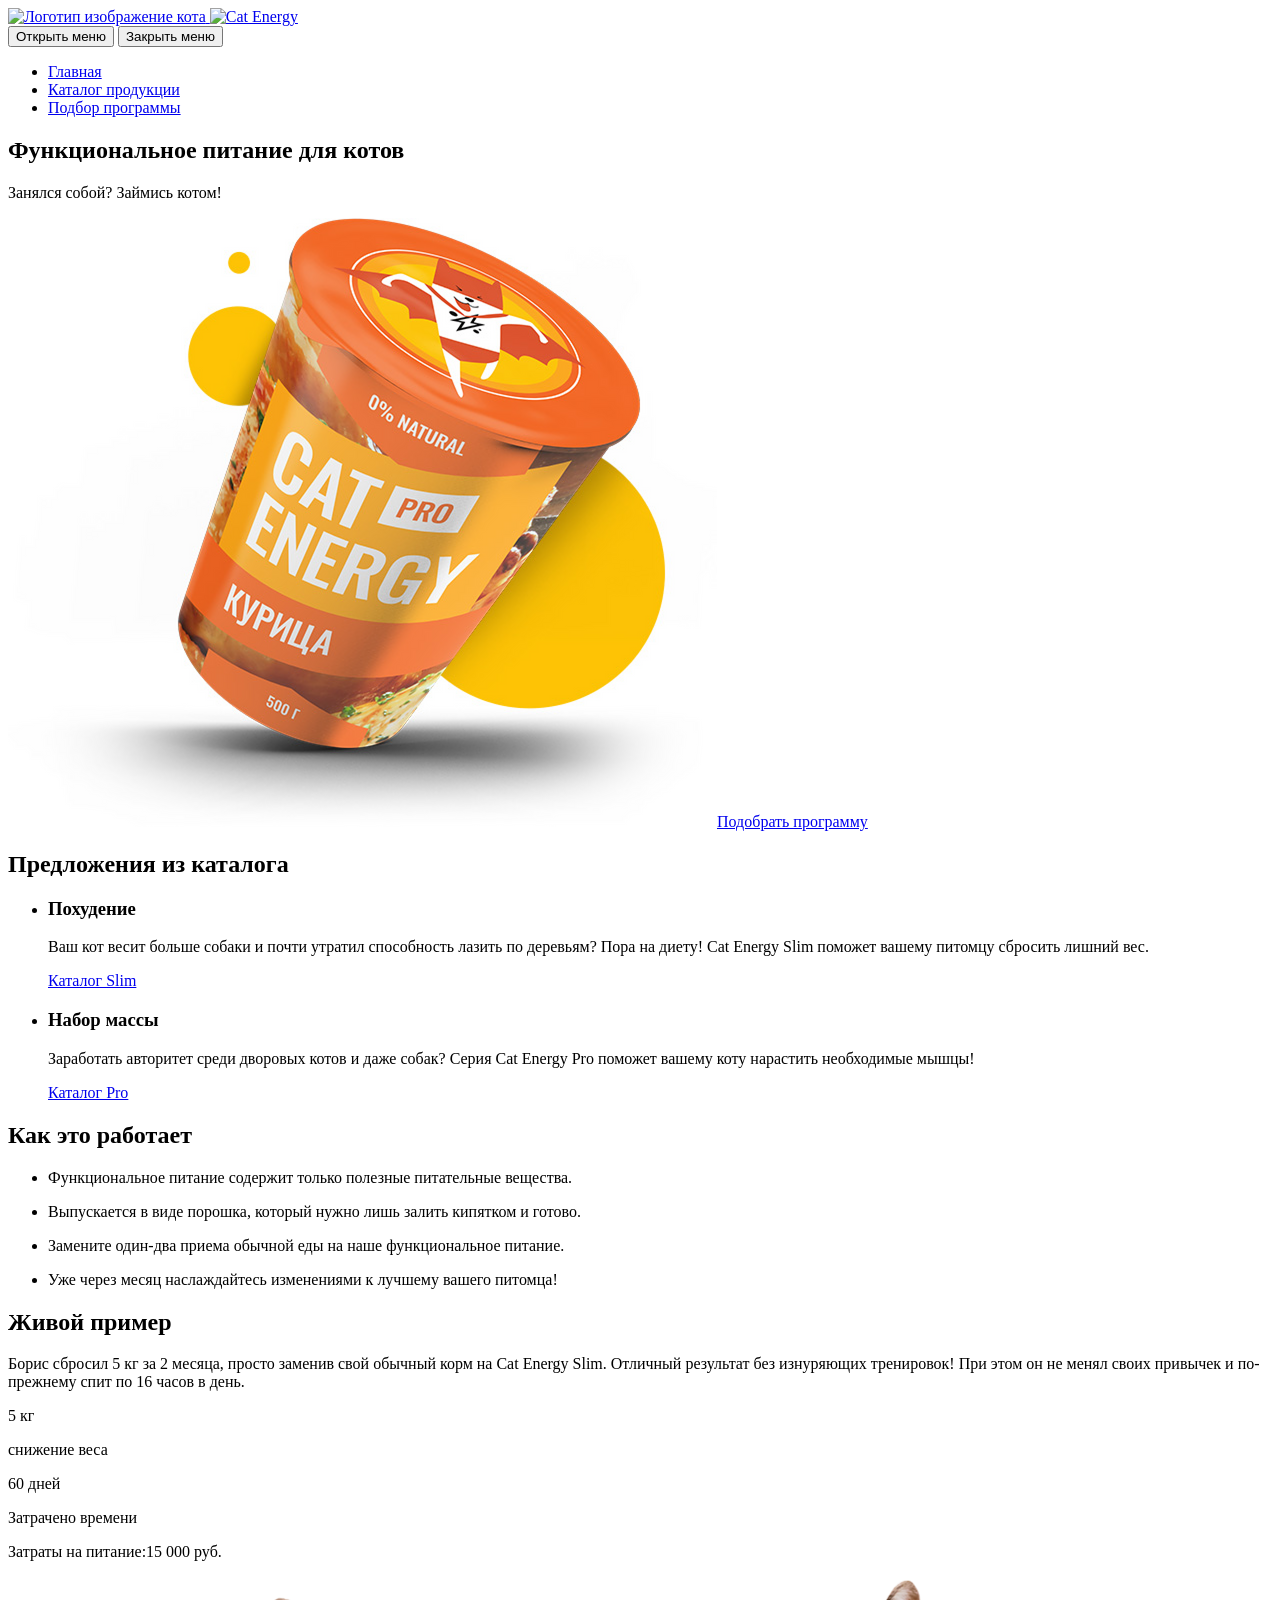
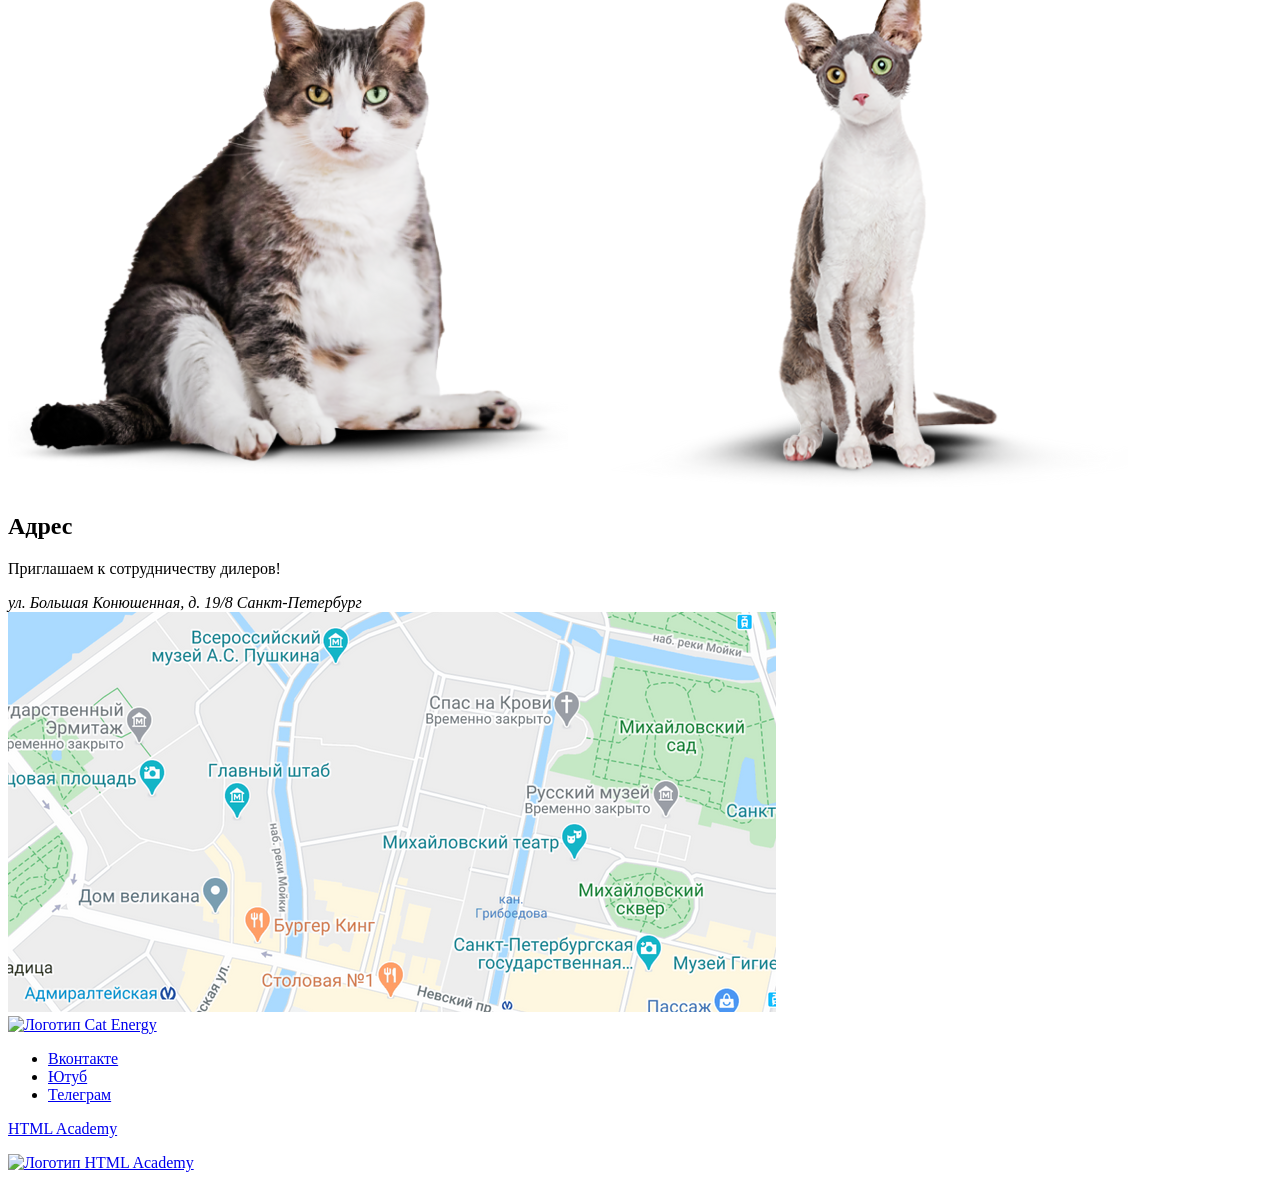
==== index.html @ 836f7276 "Deploying to gh-pages from @ nastianuk/2347473-cat-energy-31@01e1d974fddd75d40abe879b52aaa20cd2428a3" ====
<!DOCTYPE html><html class="page" lang="ru"><head><meta charset="UTF-8"><title>Cat Energy</title><meta name="viewport" content="width=device-width,initial-scale=1"><link rel="stylesheet" href="styles/styles.css"><link rel="icon" href="favicon.ico"><link rel="icon" href="favicons/icon.svg" type="image/svg+xml"><link rel="apple-touch-icon" href="favicons/180.png"><link rel="manifest" href="manifest.webmanifest"><script src="scripts/index.js" defer="defer"></script></head><body class="page__body"><header class="main-header"><div class="main-header__wrapper"><a class="main-header__logo" href="index.html"><img class="main-header__logo-image" src="#" width="33" height="38" alt="Логотип изображение кота"> </a><a class="main-header__logo" href="index.html"><img class="main-header__logo-image" src="#" width="101" height="18" alt="Cat Energy"></a><nav class="main-nav"><button class="main-nav__toggle" type="button"><span class="visually-hidden">Открыть меню</span></button> <button class="main-nav__closing" type="button"><span class="visually-hidden">Закрыть меню</span></button><ul class="main-nav__list"><li class="main-nav__list-item main-nav__list-item--active"><a href="index.html">Главная</a></li><li class="main-nav__list-item"><a href="catalog.html">Каталог продукции</a></li><li class="main-nav__list-item"><a href="#">Подбор программы</a></li></ul></nav></div></header><main class="main-container"><section class="hero-block"><div class="hero-block__wrapper"><h1 class="hero-block__title">Функциональное питание для котов</h1><p class="hero-block__description">Занялся собой? Займись котом!</p><picture><source width="552" height="499" type="image/png" media="(min-width: 1440px)" srcset="images/hero-jar-desktop@2x.png, images/hero-jar-desktop@2x.png 2x"><source width="709" height="609" type="image/png" media="(min-width: 768px)" srcset="images/hero-jar-tablet@1x.png, images/hero-jar-tablet@2x.png 2x"><img class="hero-block__jar-img" src="images/hero-jar-mobile@1x.png" srcset="images/hero-jar-mobile@2x.png 2x" width="280" height="270" alt="Банка с кормом Кэт Энерджи"></picture><a class="hero-block__button" href="#">Подобрать программу</a></div></section><section class="recommendation-catalog"><div class="recommendation-catalog__wrapper"><h2 class="visually-hidden">Предложения из каталога</h2><ul class="recommendation-catalog__list"><li class="recommendation-catalog__list-item"><h3 class="recommendation-catalog__title">Похудение</h3><p class="recommendation-catalog__description">Ваш кот весит больше собаки и почти утратил способность лазить по деревьям? Пора на диету! Cat Energy Slim поможет вашему питомцу сбросить лишний вес.</p><a class="recommendation-catalog__link" href="catalog.html">Каталог Slim</a></li><li class="recommendation-catalog__list-item"><h3 class="recommendation-catalog__title">Набор массы</h3><p class="recommendation-catalog__description">Заработать авторитет среди дворовых котов и даже собак? Серия Cat Energy Pro поможет вашему коту нарастить необходимые мышцы!</p><a class="recommendation-catalog__link" href="catalog.html">Каталог Pro</a></li></ul></div></section><section class="about-work"><div class="about-work__wrapper"><h2 class="about-work__title title">Как это работает</h2><ul class="about-work__list"><li class="about-work__list-item"><p class="about-work__description">Функциональное питание содержит только полезные питательные вещества.</p></li><li class="about-work__list-item"><p class="about-work__description">Выпускается в виде порошка, который нужно лишь залить кипятком и готово.</p></li><li class="about-work__list-item"><p class="about-work__description">Замените один-два приема обычной еды на наше функциональное питание.</p></li><li class="about-work__list-item"><p class="about-work__description">Уже через месяц наслаждайтесь изменениями к лучшему вашего питомца!</p></li></ul></div></section><section class="example"><div class="example__wrapper"><h2 class="example__title title">Живой пример</h2><p class="example__description">Борис сбросил 5 кг за 2 месяца, просто заменив свой обычный корм на Cat Energy Slim. Отличный результат без изнуряющих тренировок! При этом он не менял своих привычек и по-прежнему спит по 16 часов в день.</p><div class="example__number-weight"><p class="example__number-title">5 кг</p><p class="example__number-description">снижение веса</p></div><div class="example__number-time"><p class="example__number-title">60 дней</p><p class="example__number-description">Затрачено времени</p></div><div class="example__number-money"><p class="example__number-title">Затраты на питание:<span class="example__number-description">15 000 руб.</span></p></div><picture><source width="560" height="512" type="image/png" media="(min-width: 768px)" srcset="images/fat-cat-desktop@1x.png, images/fat-cat-desktop@2x.png 2x"><img class="example__img-slider" src="images/fat-cat-mobile@1x.png" srcset="images/fat-cat-mobile@2x.png 2x" width="280" height="256" alt="Толстенький котик"></picture><picture><source width="560" height="512" type="image/png" media="(min-width: 768px)" srcset="images/thin-cat-desktop@1x.png, images/thin-cat-desktop@2x.png 2x"><img class="example__img-slider" src="images/thin-cat-mobile@1x.png" srcset="images/thin-cat-mobile@2x.png 2x" width="280" height="256" alt="Худенький котик"></picture></div></section><section class="address"><div class="address__wrapper"><h2 class="visually-hidden">Адрес</h2><p class="address__title">Приглашаем к сотрудничеству дилеров!</p><address class="address__text">ул. Большая Конюшенная, д. 19/8 Санкт-Петербург</address><picture><source width="1440" height="400" type="image/png" media="(min-width: 1440px)" srcset="images/map-desktop@1x.png, images/map-desktop@2x.png 2x"><source width="768" height="400" type="image/png" media="(min-width: 768px)" srcset="images/map-tablet@1x.png, images/map-tablet@2x.png 2x"><img class="address__img" src="images/map-mobile@1x.png" srcset="images/map-mobile@2x.png 2x" width="320" height="362" alt="ул. Большая Конюшенная, д. 19/8 Санкт-Петербург"></picture></div></section></main><footer class="main-footer"><div class="main-footer__wrapper"><a class="main-footer__logo" href="#"><img class="main-footer__logo-img" src="images/footer-logo-text.svg" width="128" height="24" alt="Логотип Cat Energy"></a><ul class="main-footer__social-list"><li class="main-footer__social-item"><a class="main-footer__social-link" href="#"><span class="visually-hidden">Вконтакте</span></a></li><li class="main-footer__social-item"><a class="main-footer__social-link" href="#"><span class="visually-hidden">Ютуб</span></a></li><li class="main-footer__social-item"><a class="main-footer__social-link" href="#"><span class="visually-hidden">Телеграм</span></a></li></ul><a class="main-footer__html-logo" href="#"><p class="main-footer__html-text">HTML Academy</p><img class="main-footer__html-img" src="#" width="27" height="34" alt="Логотип HTML Academy"></a></div></footer></body></html>
---- styles/styles.css ----
.header{color:#fff;background-color:#639;padding:10px 15px}
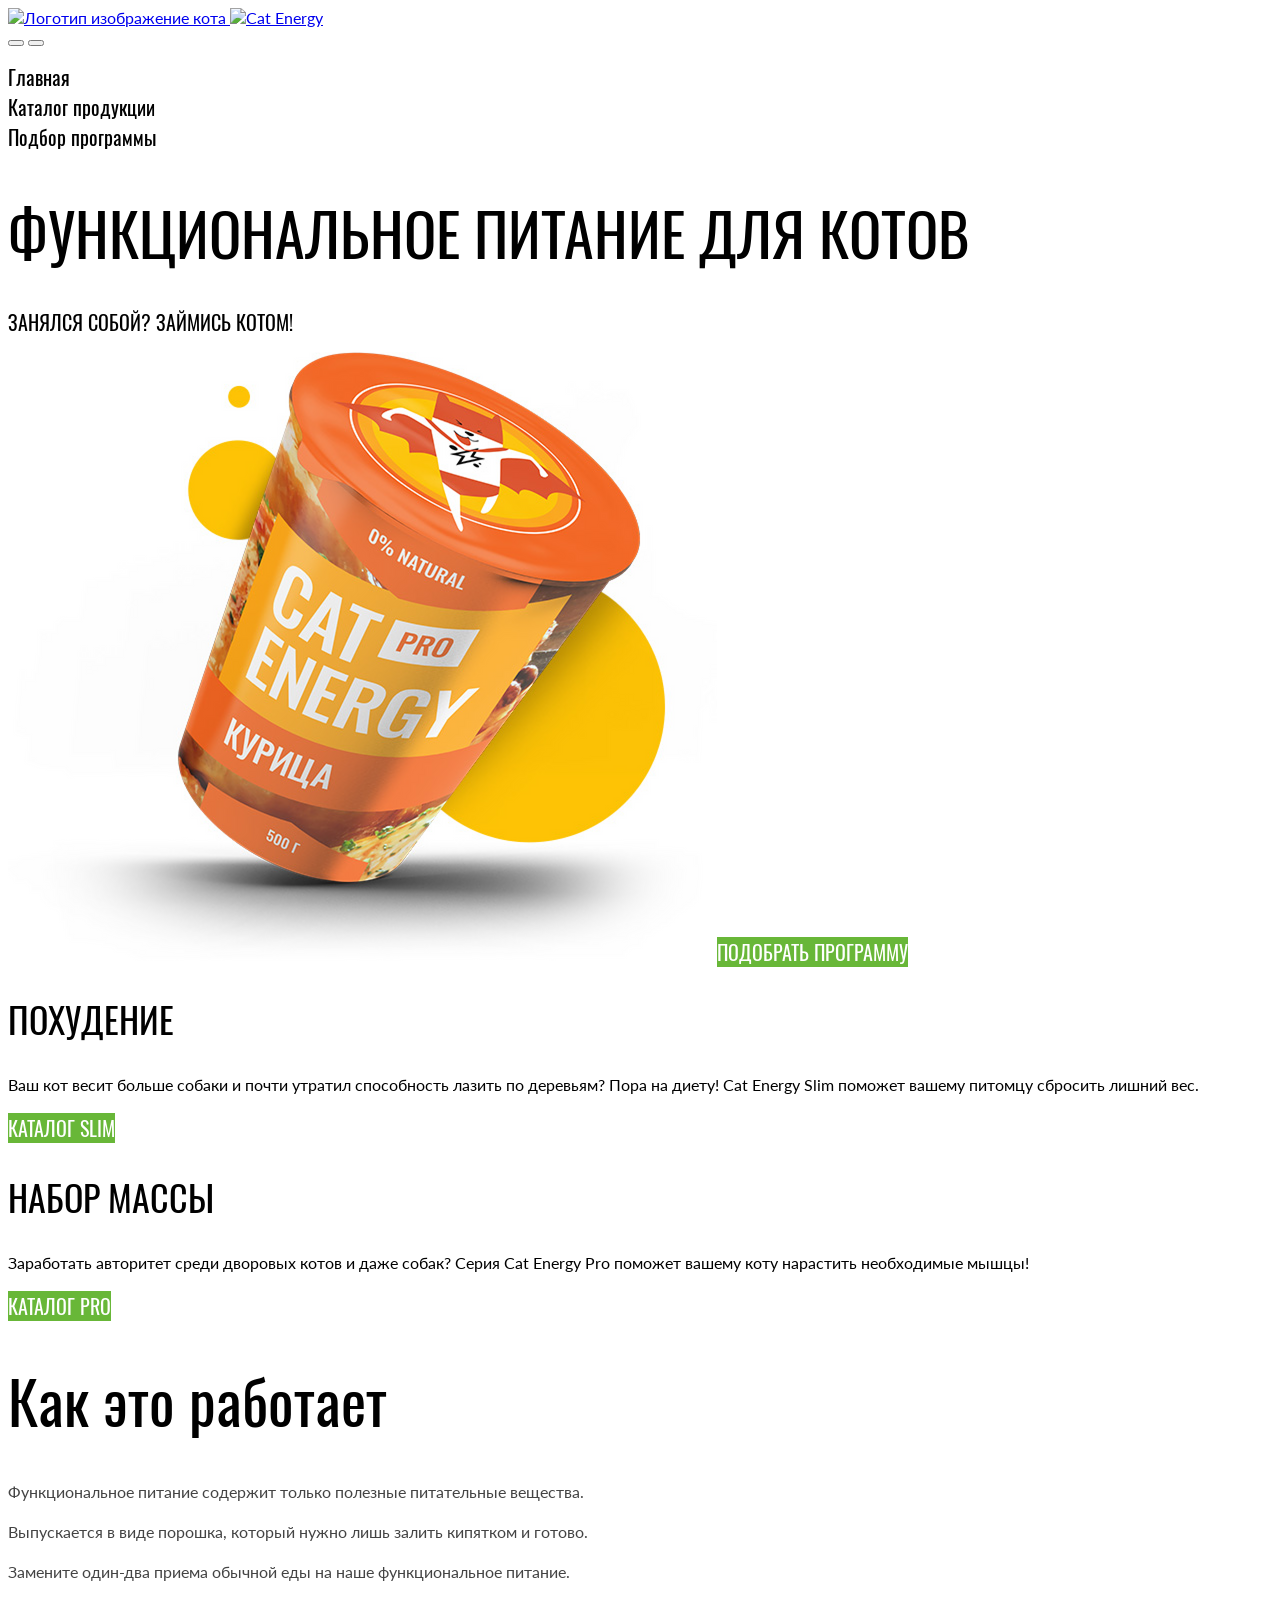
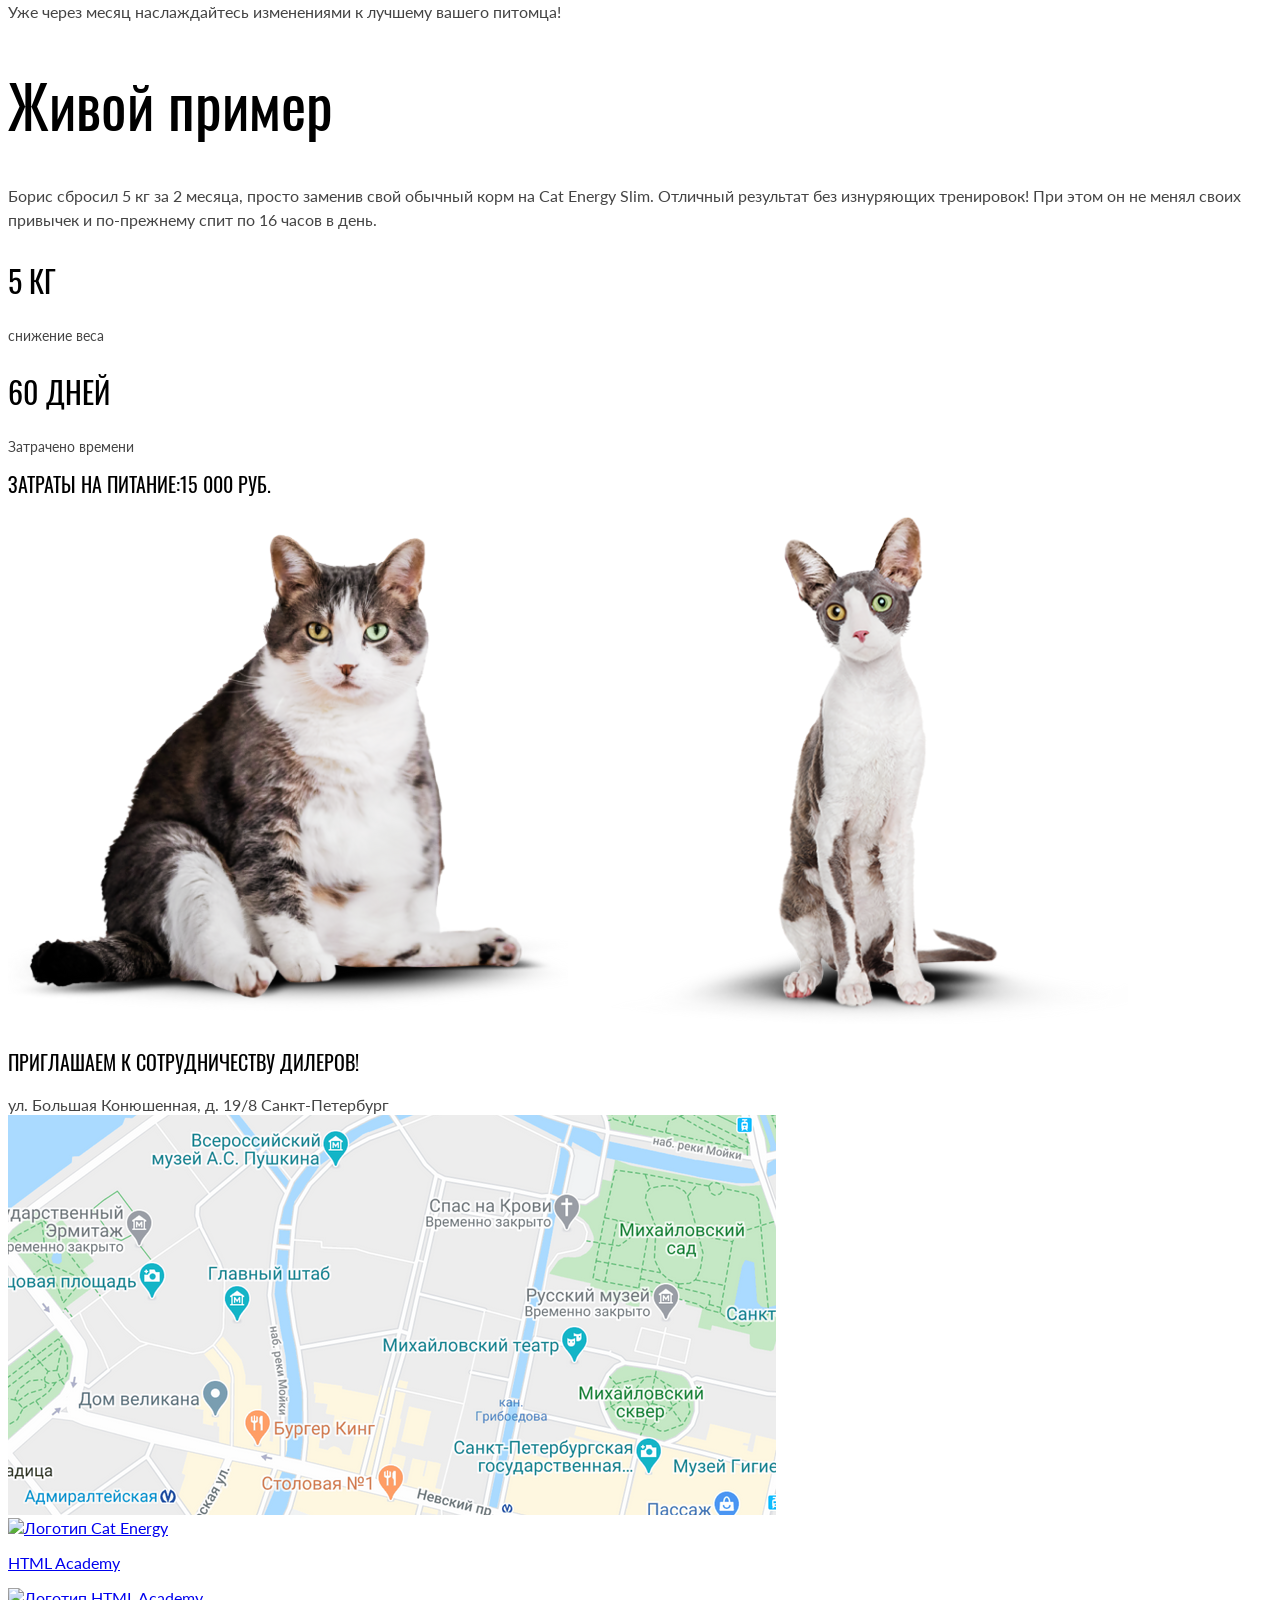
==== commit 2ea31157: "Deploying to gh-pages from @ nastianuk/2347473-cat-energy-31@3073c51bdf6430bdd28b3d65b0089ae0709940f" ====
--- a/index.html
+++ b/index.html
@@ -1 +1 @@
-<!DOCTYPE html><html class="page" lang="ru"><head><meta charset="UTF-8"><title>Cat Energy</title><meta name="viewport" content="width=device-width,initial-scale=1"><link rel="stylesheet" href="styles/styles.css"><link rel="icon" href="favicon.ico"><link rel="icon" href="favicons/icon.svg" type="image/svg+xml"><link rel="apple-touch-icon" href="favicons/180.png"><link rel="manifest" href="manifest.webmanifest"><script src="scripts/index.js" defer="defer"></script></head><body class="page__body"><header class="main-header"><div class="main-header__wrapper"><a class="main-header__logo" href="index.html"><img class="main-header__logo-image" src="#" width="33" height="38" alt="Логотип изображение кота"> </a><a class="main-header__logo" href="index.html"><img class="main-header__logo-image" src="#" width="101" height="18" alt="Cat Energy"></a><nav class="main-nav"><button class="main-nav__toggle" type="button"><span class="visually-hidden">Открыть меню</span></button> <button class="main-nav__closing" type="button"><span class="visually-hidden">Закрыть меню</span></button><ul class="main-nav__list"><li class="main-nav__list-item main-nav__list-item--active"><a href="index.html">Главная</a></li><li class="main-nav__list-item"><a href="catalog.html">Каталог продукции</a></li><li class="main-nav__list-item"><a href="#">Подбор программы</a></li></ul></nav></div></header><main class="main-container"><section class="hero-block"><div class="hero-block__wrapper"><h1 class="hero-block__title">Функциональное питание для котов</h1><p class="hero-block__description">Занялся собой? Займись котом!</p><picture><source width="552" height="499" type="image/png" media="(min-width: 1440px)" srcset="images/hero-jar-desktop@2x.png, images/hero-jar-desktop@2x.png 2x"><source width="709" height="609" type="image/png" media="(min-width: 768px)" srcset="images/hero-jar-tablet@1x.png, images/hero-jar-tablet@2x.png 2x"><img class="hero-block__jar-img" src="images/hero-jar-mobile@1x.png" srcset="images/hero-jar-mobile@2x.png 2x" width="280" height="270" alt="Банка с кормом Кэт Энерджи"></picture><a class="hero-block__button" href="#">Подобрать программу</a></div></section><section class="recommendation-catalog"><div class="recommendation-catalog__wrapper"><h2 class="visually-hidden">Предложения из каталога</h2><ul class="recommendation-catalog__list"><li class="recommendation-catalog__list-item"><h3 class="recommendation-catalog__title">Похудение</h3><p class="recommendation-catalog__description">Ваш кот весит больше собаки и почти утратил способность лазить по деревьям? Пора на диету! Cat Energy Slim поможет вашему питомцу сбросить лишний вес.</p><a class="recommendation-catalog__link" href="catalog.html">Каталог Slim</a></li><li class="recommendation-catalog__list-item"><h3 class="recommendation-catalog__title">Набор массы</h3><p class="recommendation-catalog__description">Заработать авторитет среди дворовых котов и даже собак? Серия Cat Energy Pro поможет вашему коту нарастить необходимые мышцы!</p><a class="recommendation-catalog__link" href="catalog.html">Каталог Pro</a></li></ul></div></section><section class="about-work"><div class="about-work__wrapper"><h2 class="about-work__title title">Как это работает</h2><ul class="about-work__list"><li class="about-work__list-item"><p class="about-work__description">Функциональное питание содержит только полезные питательные вещества.</p></li><li class="about-work__list-item"><p class="about-work__description">Выпускается в виде порошка, который нужно лишь залить кипятком и готово.</p></li><li class="about-work__list-item"><p class="about-work__description">Замените один-два приема обычной еды на наше функциональное питание.</p></li><li class="about-work__list-item"><p class="about-work__description">Уже через месяц наслаждайтесь изменениями к лучшему вашего питомца!</p></li></ul></div></section><section class="example"><div class="example__wrapper"><h2 class="example__title title">Живой пример</h2><p class="example__description">Борис сбросил 5 кг за 2 месяца, просто заменив свой обычный корм на Cat Energy Slim. Отличный результат без изнуряющих тренировок! При этом он не менял своих привычек и по-прежнему спит по 16 часов в день.</p><div class="example__number-weight"><p class="example__number-title">5 кг</p><p class="example__number-description">снижение веса</p></div><div class="example__number-time"><p class="example__number-title">60 дней</p><p class="example__number-description">Затрачено времени</p></div><div class="example__number-money"><p class="example__number-title">Затраты на питание:<span class="example__number-description">15 000 руб.</span></p></div><picture><source width="560" height="512" type="image/png" media="(min-width: 768px)" srcset="images/fat-cat-desktop@1x.png, images/fat-cat-desktop@2x.png 2x"><img class="example__img-slider" src="images/fat-cat-mobile@1x.png" srcset="images/fat-cat-mobile@2x.png 2x" width="280" height="256" alt="Толстенький котик"></picture><picture><source width="560" height="512" type="image/png" media="(min-width: 768px)" srcset="images/thin-cat-desktop@1x.png, images/thin-cat-desktop@2x.png 2x"><img class="example__img-slider" src="images/thin-cat-mobile@1x.png" srcset="images/thin-cat-mobile@2x.png 2x" width="280" height="256" alt="Худенький котик"></picture></div></section><section class="address"><div class="address__wrapper"><h2 class="visually-hidden">Адрес</h2><p class="address__title">Приглашаем к сотрудничеству дилеров!</p><address class="address__text">ул. Большая Конюшенная, д. 19/8 Санкт-Петербург</address><picture><source width="1440" height="400" type="image/png" media="(min-width: 1440px)" srcset="images/map-desktop@1x.png, images/map-desktop@2x.png 2x"><source width="768" height="400" type="image/png" media="(min-width: 768px)" srcset="images/map-tablet@1x.png, images/map-tablet@2x.png 2x"><img class="address__img" src="images/map-mobile@1x.png" srcset="images/map-mobile@2x.png 2x" width="320" height="362" alt="ул. Большая Конюшенная, д. 19/8 Санкт-Петербург"></picture></div></section></main><footer class="main-footer"><div class="main-footer__wrapper"><a class="main-footer__logo" href="#"><img class="main-footer__logo-img" src="images/footer-logo-text.svg" width="128" height="24" alt="Логотип Cat Energy"></a><ul class="main-footer__social-list"><li class="main-footer__social-item"><a class="main-footer__social-link" href="#"><span class="visually-hidden">Вконтакте</span></a></li><li class="main-footer__social-item"><a class="main-footer__social-link" href="#"><span class="visually-hidden">Ютуб</span></a></li><li class="main-footer__social-item"><a class="main-footer__social-link" href="#"><span class="visually-hidden">Телеграм</span></a></li></ul><a class="main-footer__html-logo" href="#"><p class="main-footer__html-text">HTML Academy</p><img class="main-footer__html-img" src="#" width="27" height="34" alt="Логотип HTML Academy"></a></div></footer></body></html>+<!DOCTYPE html><html class="page" lang="ru"><head><meta charset="UTF-8"><title>Cat Energy</title><meta name="viewport" content="width=device-width,initial-scale=1"><link rel="stylesheet" href="styles/styles.css"><link rel="icon" href="favicon.ico"><link rel="icon" href="favicons/icon.svg" type="image/svg+xml"><link rel="apple-touch-icon" href="favicons/180.png"><link rel="manifest" href="manifest.webmanifest"><script src="scripts/index.js" defer="defer"></script></head><body class="page__body"><header class="main-header"><div class="main-header__wrapper"><a class="main-header__logo" href="index.html"><img class="main-header__logo-image" src="#" width="33" height="38" alt="Логотип изображение кота"> </a><a class="main-header__logo" href="index.html"><img class="main-header__logo-image" src="#" width="101" height="18" alt="Cat Energy"></a><nav class="main-nav"><button class="main-nav__toggle" type="button"><span class="visually-hidden">Открыть меню</span></button> <button class="main-nav__closing" type="button"><span class="visually-hidden">Закрыть меню</span></button><ul class="main-nav__list"><li class="main-nav__list-item main-nav__list-item--active"><a class="main-nav__list-link" href="index.html">Главная</a></li><li class="main-nav__list-item"><a class="main-nav__list-link" href="catalog.html">Каталог продукции</a></li><li class="main-nav__list-item"><a class="main-nav__list-link" href="#">Подбор программы</a></li></ul></nav></div></header><main class="main-container"><section class="hero-block"><div class="hero-block__wrapper"><h1 class="hero-block__title">Функциональное питание для котов</h1><p class="hero-block__description">Занялся собой? Займись котом!</p><picture><source width="552" height="499" type="image/png" media="(min-width: 1440px)" srcset="images/hero-jar-desktop@2x.png, images/hero-jar-desktop@2x.png 2x"><source width="709" height="609" type="image/png" media="(min-width: 768px)" srcset="images/hero-jar-tablet@1x.png, images/hero-jar-tablet@2x.png 2x"><img class="hero-block__jar-img" src="images/hero-jar-mobile@1x.png" srcset="images/hero-jar-mobile@2x.png 2x" width="280" height="270" alt="Банка с кормом Кэт Энерджи"></picture><a class="hero-block__button" href="#">Подобрать программу</a></div></section><section class="recommendation-catalog"><div class="recommendation-catalog__wrapper"><h2 class="visually-hidden">Предложения из каталога</h2><ul class="recommendation-catalog__list"><li class="recommendation-catalog__list-item"><h3 class="recommendation-catalog__title">Похудение</h3><p class="recommendation-catalog__description">Ваш кот весит больше собаки и почти утратил способность лазить по деревьям? Пора на диету! Cat Energy Slim поможет вашему питомцу сбросить лишний вес.</p><a class="recommendation-catalog__link" href="catalog.html">Каталог Slim</a></li><li class="recommendation-catalog__list-item"><h3 class="recommendation-catalog__title">Набор массы</h3><p class="recommendation-catalog__description">Заработать авторитет среди дворовых котов и даже собак? Серия Cat Energy Pro поможет вашему коту нарастить необходимые мышцы!</p><a class="recommendation-catalog__link" href="catalog.html">Каталог Pro</a></li></ul></div></section><section class="about-work"><div class="about-work__wrapper"><h2 class="about-work__title title">Как это работает</h2><ul class="about-work__list"><li class="about-work__list-item"><p class="about-work__description">Функциональное питание содержит только полезные питательные вещества.</p></li><li class="about-work__list-item"><p class="about-work__description">Выпускается в виде порошка, который нужно лишь залить кипятком и готово.</p></li><li class="about-work__list-item"><p class="about-work__description">Замените один-два приема обычной еды на наше функциональное питание.</p></li><li class="about-work__list-item"><p class="about-work__description">Уже через месяц наслаждайтесь изменениями к лучшему вашего питомца!</p></li></ul></div></section><section class="example"><div class="example__wrapper"><h2 class="example__title title">Живой пример</h2><p class="example__description">Борис сбросил 5 кг за 2 месяца, просто заменив свой обычный корм на Cat Energy Slim. Отличный результат без изнуряющих тренировок! При этом он не менял своих привычек и по-прежнему спит по 16 часов в день.</p><div class="example__number-weight"><p class="example__number-title">5 кг</p><p class="example__number-description">снижение веса</p></div><div class="example__number-time"><p class="example__number-title">60 дней</p><p class="example__number-description">Затрачено времени</p></div><div class="example__number-money"><p class="example__money-title">Затраты на питание:<span class="example__money-description">15 000 руб.</span></p></div><picture><source width="560" height="512" type="image/png" media="(min-width: 768px)" srcset="images/fat-cat-desktop@1x.png, images/fat-cat-desktop@2x.png 2x"><img class="example__img-slider" src="images/fat-cat-mobile@1x.png" srcset="images/fat-cat-mobile@2x.png 2x" width="280" height="256" alt="Толстенький котик"></picture><picture><source width="560" height="512" type="image/png" media="(min-width: 768px)" srcset="images/thin-cat-desktop@1x.png, images/thin-cat-desktop@2x.png 2x"><img class="example__img-slider" src="images/thin-cat-mobile@1x.png" srcset="images/thin-cat-mobile@2x.png 2x" width="280" height="256" alt="Худенький котик"></picture></div></section><section class="address"><div class="address__wrapper"><h2 class="visually-hidden">Адрес</h2><p class="address__title">Приглашаем к сотрудничеству дилеров!</p><address class="address__text">ул. Большая Конюшенная, д. 19/8 Санкт-Петербург</address><picture><source width="1440" height="400" type="image/png" media="(min-width: 1440px)" srcset="images/map-desktop@1x.png, images/map-desktop@2x.png 2x"><source width="768" height="400" type="image/png" media="(min-width: 768px)" srcset="images/map-tablet@1x.png, images/map-tablet@2x.png 2x"><img class="address__img" src="images/map-mobile@1x.png" srcset="images/map-mobile@2x.png 2x" width="320" height="362" alt="ул. Большая Конюшенная, д. 19/8 Санкт-Петербург"></picture></div></section></main><footer class="main-footer"><div class="main-footer__wrapper"><a class="main-footer__logo" href="#"><img class="main-footer__logo-img" src="images/footer-logo-text.svg" width="128" height="24" alt="Логотип Cat Energy"></a><ul class="main-footer__social-list"><li class="main-footer__social-item"><a class="main-footer__social-link" href="#"><span class="visually-hidden">Вконтакте</span></a></li><li class="main-footer__social-item"><a class="main-footer__social-link" href="#"><span class="visually-hidden">Ютуб</span></a></li><li class="main-footer__social-item"><a class="main-footer__social-link" href="#"><span class="visually-hidden">Телеграм</span></a></li></ul><a class="main-footer__html-logo" href="#"><p class="main-footer__html-text">HTML Academy</p><img class="main-footer__html-img" src="#" width="27" height="34" alt="Логотип HTML Academy"></a></div></footer></body></html>
--- a/styles/styles.css
+++ b/styles/styles.css
@@ -1 +1 @@
-.header{color:#fff;background-color:#639;padding:10px 15px}+@font-face{font-family:Lato;font-weight:400;font-style:normal;src:url(../fonts/lato/Lato-Regular.woff2)format("woff2");font-display:swap}@font-face{font-family:Oswald;font-weight:400;font-style:normal;src:url(../fonts/oswald/oswaldregular.woff2)format("woff2");font-display:swap}body{font-family:Lato,sans-serif}.visually-hidden{white-space:nowrap;-webkit-clip-path:inset(100%);clip-path:inset(100%);clip:rect(0 0 0 0);border:0;width:1px;height:1px;margin:-1px;padding:0;position:absolute;overflow:hidden}.title{color:#000;font-family:Oswald,sans-serif;font-size:60px;font-weight:400;line-height:60px}.main-header{background-color:#fff}.main-nav__list{padding:0;list-style:none}.main-nav__list-link{color:#000;font-family:Oswald,sans-serif;font-size:20px;text-decoration:none}.hero-block__title{color:#000;text-transform:uppercase;font-family:Oswald,sans-serif;font-size:60px;font-weight:400;line-height:60px}.hero-block__description{color:#000;text-transform:uppercase;font-family:Oswald,sans-serif;font-size:20px;font-weight:400;line-height:20px}.hero-block__button{color:#fff;text-transform:uppercase;text-align:center;background-color:#68b738;width:244px;min-height:54px;font-family:Oswald,sans-serif;font-size:20px;font-weight:400;line-height:26px;text-decoration:none}.recommendation-catalog__list{padding:0;list-style:none}.recommendation-catalog__title{text-transform:uppercase;color:#000;font-family:Oswald,sans-serif;font-size:36px;font-weight:400;line-height:36px}.recommendation-catalog__description{color:#000;font-family:Lato,sans-serif;font-size:16px;font-weight:400;line-height:24px}.recommendation-catalog__link{text-transform:uppercase;color:#fff;text-align:center;background-color:#68b738;font-family:Oswald,sans-serif;font-size:20px;font-weight:400;text-decoration:none}.about-work__list{padding:0;list-style:none}.about-work__description,.example__description{color:#444;font-family:Lato,sans-serif;font-size:16px;font-weight:400;line-height:24px}.example__number-title{color:#000;text-transform:uppercase;font-family:Oswald,sans-serif;font-size:30px;font-weight:400;line-height:37px}.example__number-description{color:#444;font-family:Lato,sans-serif;font-size:14px;font-weight:400;line-height:14px}.example__money-title,.example__money-description{color:#000;text-transform:uppercase;font-family:Oswald,sans-serif;font-size:20px;font-weight:400;line-height:20px}.address__title{color:#000;text-transform:uppercase;font-family:Oswald,sans-serif;font-size:20px;font-weight:400;line-height:26px}.address__text{color:#444;font-family:Lato,sans-serif;font-size:16px;font-style:normal;font-weight:400;line-height:20px}.main-footer__social-list,.catalog-cards__list,.card__list{list-style:none}.card__title{color:#222;font-family:Oswald,sans-serif;font-size:20px;font-weight:400;line-height:24px}.card__definition,.card__value{color:#444;font-family:Lato,sans-serif;font-size:16px;font-weight:400;line-height:20px}.card__button{text-transform:uppercase;color:#fff;background-color:#68b738;font-family:Oswald,sans-serif;font-size:16px;font-weight:400;line-height:20px;text-decoration:none}.card__button--more{text-transform:uppercase;color:#444;background-color:#f2f2f2;border:none;font-family:Oswald,sans-serif;font-size:16px;font-weight:400;line-height:20px;text-decoration:none}.additionally__list{list-style:none}.additionally__title{color:#000;font-family:Oswald,sans-serif;font-size:40px;font-weight:400;line-height:40px}.additionally__item-title{text-transform:uppercase;color:#222;font-family:Oswald,sans-serif;font-size:20px;font-weight:400;line-height:20px}.additionally__item-mass,.additionally__item-price{color:#444;font-family:Lato,sans-serif;font-size:16px;font-weight:400;line-height:20px}.additionally__button{text-transform:uppercase;color:#fff;background-color:#68b738;font-family:Oswald,sans-serif;font-size:16px;font-weight:400;line-height:20px;text-decoration:none}.additionally__card-text{font-family:Lato,sans-serif;font-size:16px;font-weight:400;line-height:20px}.subscrube__title{color:#000;font-family:Oswald,sans-serif;font-size:49px;font-weight:400;line-height:40px}.subscrube__description{color:#000;font-family:Oswald,sans-serif;font-size:24px;font-weight:400;line-height:32px}.subscrube__button{text-transform:uppercase;color:#fff;background-color:#68b738;border:none;font-family:Oswald,sans-serif;font-size:20px;font-weight:400;line-height:26px;text-decoration:none}
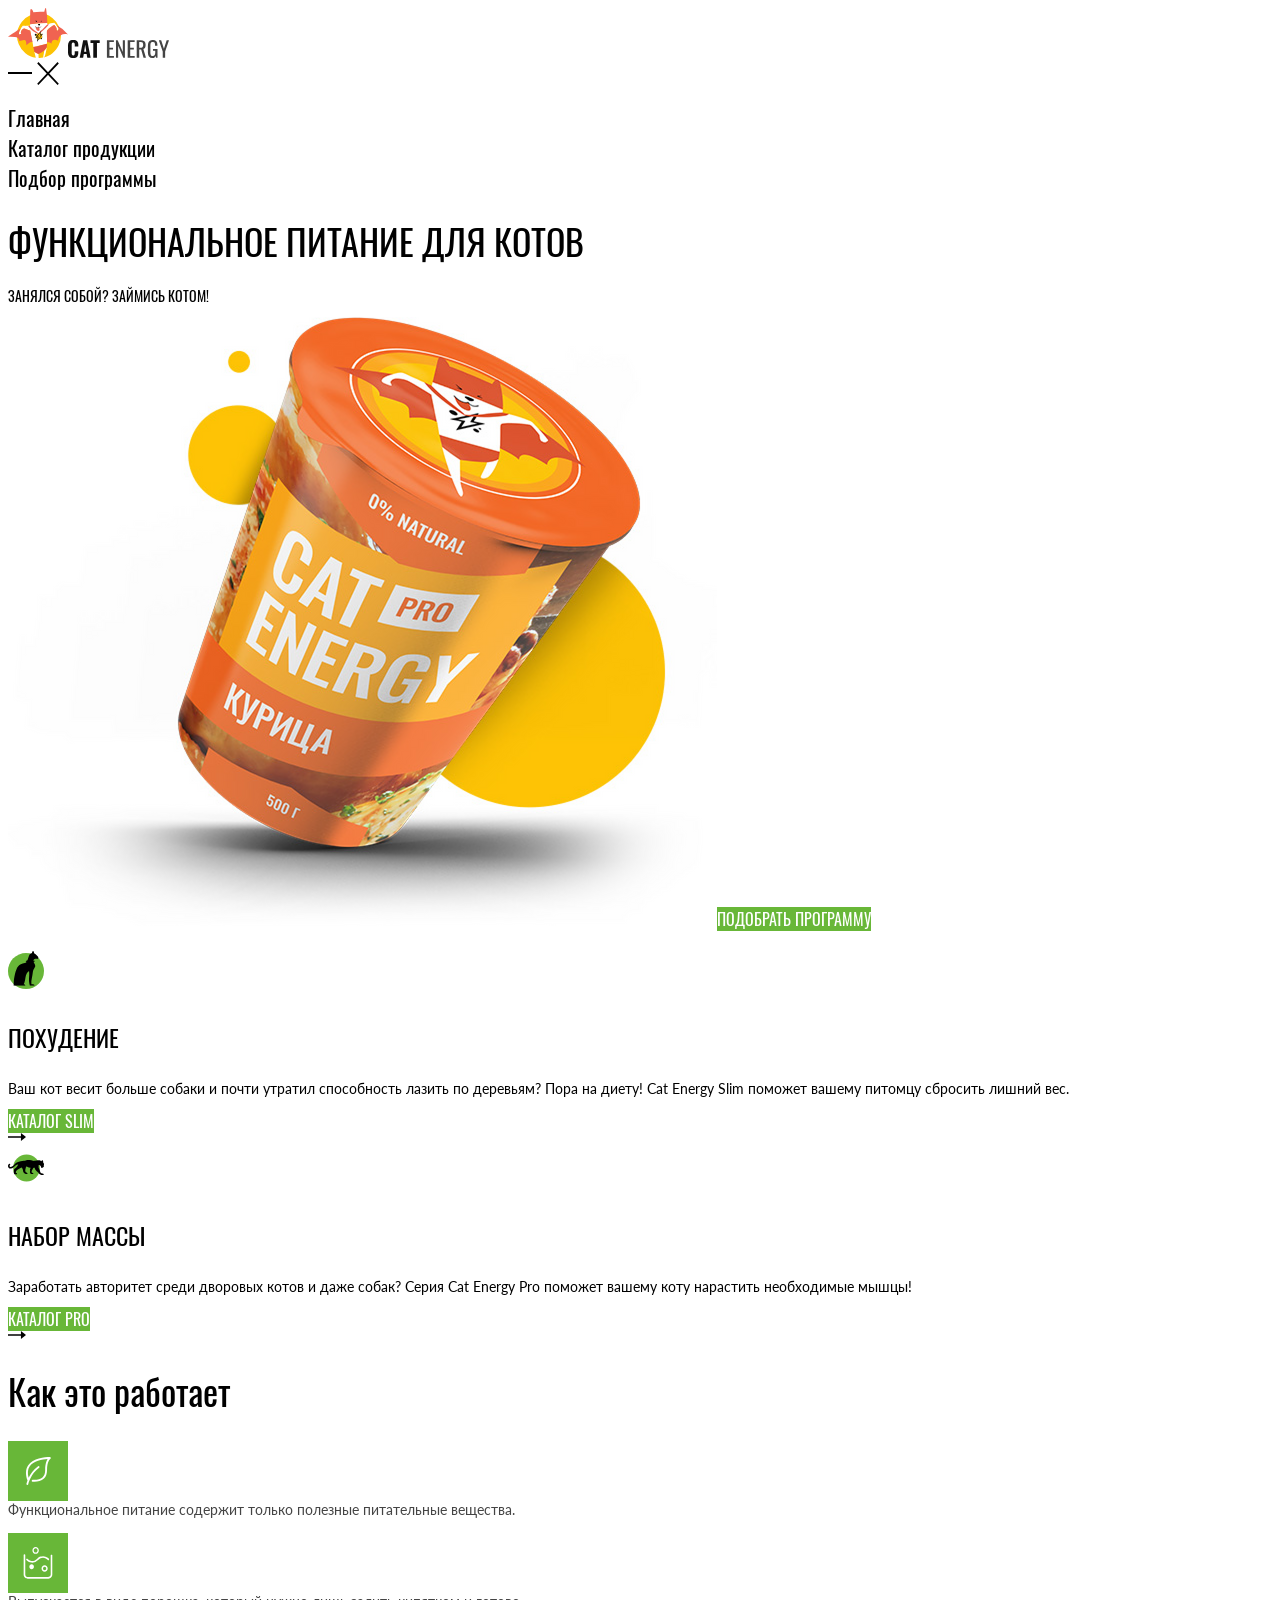
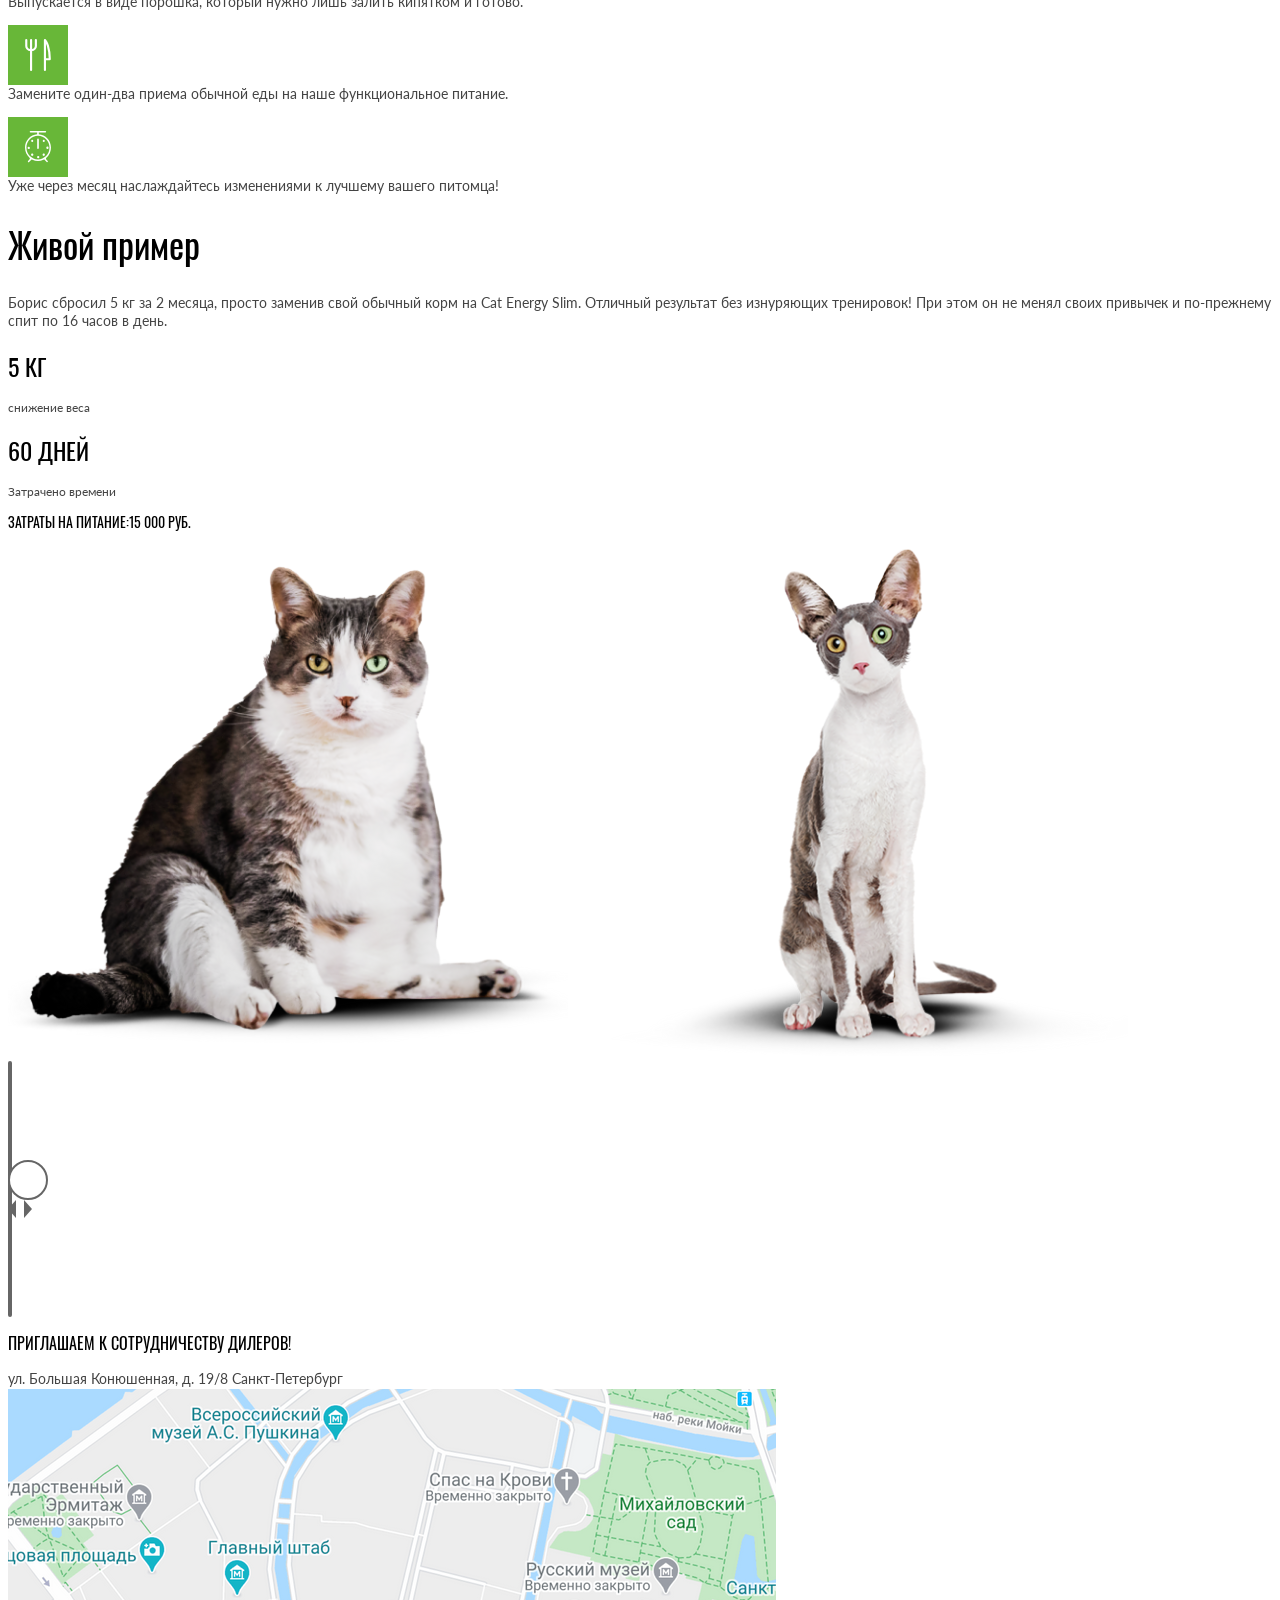
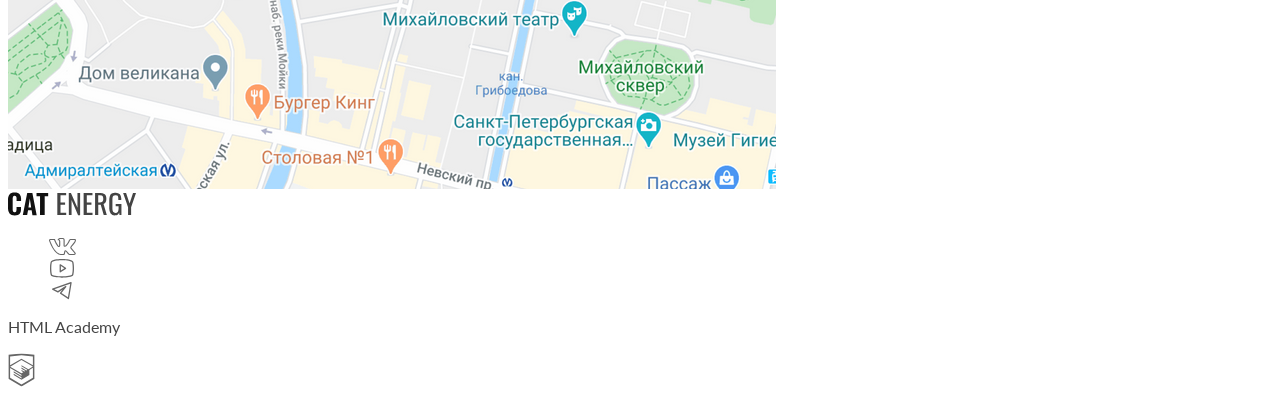
==== commit ea27f0e4: "Deploying to gh-pages from @ nastianuk/2347473-cat-energy-31@0ad7119a8ff613628c51391509e6719d6cf7963" ====
--- a/index.html
+++ b/index.html
@@ -1 +1 @@
-<!DOCTYPE html><html class="page" lang="ru"><head><meta charset="UTF-8"><title>Cat Energy</title><meta name="viewport" content="width=device-width,initial-scale=1"><link rel="stylesheet" href="styles/styles.css"><link rel="icon" href="favicon.ico"><link rel="icon" href="favicons/icon.svg" type="image/svg+xml"><link rel="apple-touch-icon" href="favicons/180.png"><link rel="manifest" href="manifest.webmanifest"><script src="scripts/index.js" defer="defer"></script></head><body class="page__body"><header class="main-header"><div class="main-header__wrapper"><a class="main-header__logo" href="index.html"><img class="main-header__logo-image" src="#" width="33" height="38" alt="Логотип изображение кота"> </a><a class="main-header__logo" href="index.html"><img class="main-header__logo-image" src="#" width="101" height="18" alt="Cat Energy"></a><nav class="main-nav"><button class="main-nav__toggle" type="button"><span class="visually-hidden">Открыть меню</span></button> <button class="main-nav__closing" type="button"><span class="visually-hidden">Закрыть меню</span></button><ul class="main-nav__list"><li class="main-nav__list-item main-nav__list-item--active"><a class="main-nav__list-link" href="index.html">Главная</a></li><li class="main-nav__list-item"><a class="main-nav__list-link" href="catalog.html">Каталог продукции</a></li><li class="main-nav__list-item"><a class="main-nav__list-link" href="#">Подбор программы</a></li></ul></nav></div></header><main class="main-container"><section class="hero-block"><div class="hero-block__wrapper"><h1 class="hero-block__title">Функциональное питание для котов</h1><p class="hero-block__description">Занялся собой? Займись котом!</p><picture><source width="552" height="499" type="image/png" media="(min-width: 1440px)" srcset="images/hero-jar-desktop@2x.png, images/hero-jar-desktop@2x.png 2x"><source width="709" height="609" type="image/png" media="(min-width: 768px)" srcset="images/hero-jar-tablet@1x.png, images/hero-jar-tablet@2x.png 2x"><img class="hero-block__jar-img" src="images/hero-jar-mobile@1x.png" srcset="images/hero-jar-mobile@2x.png 2x" width="280" height="270" alt="Банка с кормом Кэт Энерджи"></picture><a class="hero-block__button" href="#">Подобрать программу</a></div></section><section class="recommendation-catalog"><div class="recommendation-catalog__wrapper"><h2 class="visually-hidden">Предложения из каталога</h2><ul class="recommendation-catalog__list"><li class="recommendation-catalog__list-item"><h3 class="recommendation-catalog__title">Похудение</h3><p class="recommendation-catalog__description">Ваш кот весит больше собаки и почти утратил способность лазить по деревьям? Пора на диету! Cat Energy Slim поможет вашему питомцу сбросить лишний вес.</p><a class="recommendation-catalog__link" href="catalog.html">Каталог Slim</a></li><li class="recommendation-catalog__list-item"><h3 class="recommendation-catalog__title">Набор массы</h3><p class="recommendation-catalog__description">Заработать авторитет среди дворовых котов и даже собак? Серия Cat Energy Pro поможет вашему коту нарастить необходимые мышцы!</p><a class="recommendation-catalog__link" href="catalog.html">Каталог Pro</a></li></ul></div></section><section class="about-work"><div class="about-work__wrapper"><h2 class="about-work__title title">Как это работает</h2><ul class="about-work__list"><li class="about-work__list-item"><p class="about-work__description">Функциональное питание содержит только полезные питательные вещества.</p></li><li class="about-work__list-item"><p class="about-work__description">Выпускается в виде порошка, который нужно лишь залить кипятком и готово.</p></li><li class="about-work__list-item"><p class="about-work__description">Замените один-два приема обычной еды на наше функциональное питание.</p></li><li class="about-work__list-item"><p class="about-work__description">Уже через месяц наслаждайтесь изменениями к лучшему вашего питомца!</p></li></ul></div></section><section class="example"><div class="example__wrapper"><h2 class="example__title title">Живой пример</h2><p class="example__description">Борис сбросил 5 кг за 2 месяца, просто заменив свой обычный корм на Cat Energy Slim. Отличный результат без изнуряющих тренировок! При этом он не менял своих привычек и по-прежнему спит по 16 часов в день.</p><div class="example__number-weight"><p class="example__number-title">5 кг</p><p class="example__number-description">снижение веса</p></div><div class="example__number-time"><p class="example__number-title">60 дней</p><p class="example__number-description">Затрачено времени</p></div><div class="example__number-money"><p class="example__money-title">Затраты на питание:<span class="example__money-description">15 000 руб.</span></p></div><picture><source width="560" height="512" type="image/png" media="(min-width: 768px)" srcset="images/fat-cat-desktop@1x.png, images/fat-cat-desktop@2x.png 2x"><img class="example__img-slider" src="images/fat-cat-mobile@1x.png" srcset="images/fat-cat-mobile@2x.png 2x" width="280" height="256" alt="Толстенький котик"></picture><picture><source width="560" height="512" type="image/png" media="(min-width: 768px)" srcset="images/thin-cat-desktop@1x.png, images/thin-cat-desktop@2x.png 2x"><img class="example__img-slider" src="images/thin-cat-mobile@1x.png" srcset="images/thin-cat-mobile@2x.png 2x" width="280" height="256" alt="Худенький котик"></picture></div></section><section class="address"><div class="address__wrapper"><h2 class="visually-hidden">Адрес</h2><p class="address__title">Приглашаем к сотрудничеству дилеров!</p><address class="address__text">ул. Большая Конюшенная, д. 19/8 Санкт-Петербург</address><picture><source width="1440" height="400" type="image/png" media="(min-width: 1440px)" srcset="images/map-desktop@1x.png, images/map-desktop@2x.png 2x"><source width="768" height="400" type="image/png" media="(min-width: 768px)" srcset="images/map-tablet@1x.png, images/map-tablet@2x.png 2x"><img class="address__img" src="images/map-mobile@1x.png" srcset="images/map-mobile@2x.png 2x" width="320" height="362" alt="ул. Большая Конюшенная, д. 19/8 Санкт-Петербург"></picture></div></section></main><footer class="main-footer"><div class="main-footer__wrapper"><a class="main-footer__logo" href="#"><img class="main-footer__logo-img" src="images/footer-logo-text.svg" width="128" height="24" alt="Логотип Cat Energy"></a><ul class="main-footer__social-list"><li class="main-footer__social-item"><a class="main-footer__social-link" href="#"><span class="visually-hidden">Вконтакте</span></a></li><li class="main-footer__social-item"><a class="main-footer__social-link" href="#"><span class="visually-hidden">Ютуб</span></a></li><li class="main-footer__social-item"><a class="main-footer__social-link" href="#"><span class="visually-hidden">Телеграм</span></a></li></ul><a class="main-footer__html-logo" href="#"><p class="main-footer__html-text">HTML Academy</p><img class="main-footer__html-img" src="#" width="27" height="34" alt="Логотип HTML Academy"></a></div></footer></body></html>+<!DOCTYPE html><html class="page" lang="ru"><head><meta charset="UTF-8"><title>Cat Energy</title><meta name="viewport" content="width=device-width,initial-scale=1"><link rel="stylesheet" href="styles/styles.css"><link rel="icon" href="favicon.ico"><link rel="icon" href="favicons/icon.svg" type="image/svg+xml"><link rel="apple-touch-icon" href="favicons/180.png"><link rel="manifest" href="manifest.webmanifest"><script src="scripts/index.js" defer="defer"></script></head><body class="page__body"><header class="main-header"><div class="main-header__wrapper"><a class="main-header__logo" href="index.html"><picture><source media="(min-width: 1440px)" srcset="images/logo-desktop.svg" type="image/svg+xml" width="70" height="59"><source media="(min-width: 768px)" srcset="images/logo-tablet.svg" type="image/svg+xml" width="60" height="50"><img class="main-header__logo-image" src="images/logo-mobile.svg" width="33" height="38" alt="Логотип изображение кота"></picture><img class="main-header__logo-image" src="images/logo-text.svg" width="101" height="18" alt="Cat Energy"></a><nav class="main-nav"><button class="main-nav__toggle" type="button"><span class="visually-hidden">Открыть меню</span></button> <button class="main-nav__toggle main-nav__toggle--close" type="button"><span class="visually-hidden">Закрыть меню</span></button><ul class="main-nav__list"><li class="main-nav__list-item main-nav__list-item--active"><a class="main-nav__list-link" href="index.html">Главная</a></li><li class="main-nav__list-item"><a class="main-nav__list-link" href="catalog.html">Каталог продукции</a></li><li class="main-nav__list-item"><a class="main-nav__list-link" href="#">Подбор программы</a></li></ul></nav></div></header><main class="main-container"><section class="hero-block"><div class="hero-block__wrapper"><h1 class="hero-block__title">Функциональное питание для котов</h1><p class="hero-block__description">Занялся собой? Займись котом!</p><picture><source width="552" height="499" type="image/png" media="(min-width: 1440px)" srcset="images/hero-jar-desktop@2x.png, images/hero-jar-desktop@2x.png 2x"><source width="709" height="609" type="image/png" media="(min-width: 768px)" srcset="images/hero-jar-tablet@1x.png, images/hero-jar-tablet@2x.png 2x"><img class="hero-block__jar-img" src="images/hero-jar-mobile@1x.png" srcset="images/hero-jar-mobile@2x.png 2x" width="280" height="270" alt="Банка с кормом Кэт Энерджи"></picture><a class="hero-block__button" href="#">Подобрать программу</a></div></section><section class="recommendation-catalog"><div class="recommendation-catalog__wrapper"><h2 class="visually-hidden">Предложения из каталога</h2><ul class="recommendation-catalog__list"><li class="recommendation-catalog__list-item"><div class="recommendation-catalog__list-wrapper"><h3 class="recommendation-catalog__title">Похудение</h3><p class="recommendation-catalog__description">Ваш кот весит больше собаки и почти утратил способность лазить по деревьям? Пора на диету! Cat Energy Slim поможет вашему питомцу сбросить лишний вес.</p><a class="recommendation-catalog__link" href="catalog.html">Каталог Slim</a></div></li><li class="recommendation-catalog__list-item"><div class="recommendation-catalog__list-wrapper recommendation-catalog__list-wrapper--pro"><h3 class="recommendation-catalog__title">Набор массы</h3><p class="recommendation-catalog__description">Заработать авторитет среди дворовых котов и даже собак? Серия Cat Energy Pro поможет вашему коту нарастить необходимые мышцы!</p><a class="recommendation-catalog__link" href="catalog.html">Каталог Pro</a></div></li></ul></div></section><section class="about-work"><div class="about-work__wrapper"><h2 class="about-work__title title">Как это работает</h2><ul class="about-work__list"><li class="about-work__list-item"><p class="about-work__description about-work__description--leaf">Функциональное питание содержит только полезные питательные вещества.</p></li><li class="about-work__list-item"><p class="about-work__description about-work__description--powder">Выпускается в виде порошка, который нужно лишь залить кипятком и готово.</p></li><li class="about-work__list-item"><p class="about-work__description about-work__description--eat">Замените один-два приема обычной еды на наше функциональное питание.</p></li><li class="about-work__list-item"><p class="about-work__description about-work__description--time">Уже через месяц наслаждайтесь изменениями к лучшему вашего питомца!</p></li></ul></div></section><section class="example"><div class="example__wrapper"><h2 class="example__title title">Живой пример</h2><p class="example__description">Борис сбросил 5 кг за 2 месяца, просто заменив свой обычный корм на Cat Energy Slim. Отличный результат без изнуряющих тренировок! При этом он не менял своих привычек и по-прежнему спит по 16 часов в день.</p><div class="example__number-weight"><p class="example__number-title">5 кг</p><p class="example__number-description">снижение веса</p></div><div class="example__number-time"><p class="example__number-title">60 дней</p><p class="example__number-description">Затрачено времени</p></div><div class="example__number-money"><p class="example__money-title">Затраты на питание:<span class="example__money-description">15 000 руб.</span></p></div><picture><source width="560" height="512" type="image/png" media="(min-width: 768px)" srcset="images/fat-cat-desktop@1x.png, images/fat-cat-desktop@2x.png 2x"><img class="example__img-slider" src="images/fat-cat-mobile@1x.png" srcset="images/fat-cat-mobile@2x.png 2x" width="280" height="256" alt="Толстенький котик"></picture><picture><source width="560" height="512" type="image/png" media="(min-width: 768px)" srcset="images/thin-cat-desktop@1x.png, images/thin-cat-desktop@2x.png 2x"><img class="example__img-slider" src="images/thin-cat-mobile@1x.png" srcset="images/thin-cat-mobile@2x.png 2x" width="280" height="256" alt="Худенький котик"></picture><button class="example__slider-button" type="button"><p class="visually-hidden">Кнопка слайдера</p></button></div></section><section class="address"><div class="address__wrapper"><h2 class="visually-hidden">Адрес</h2><p class="address__title">Приглашаем к сотрудничеству дилеров!</p><address class="address__text">ул. Большая Конюшенная, д. 19/8 Санкт-Петербург</address><picture><source width="1440" height="400" type="image/png" media="(min-width: 1440px)" srcset="images/map-desktop@1x.png, images/map-desktop@2x.png 2x"><source width="768" height="400" type="image/png" media="(min-width: 768px)" srcset="images/map-tablet@1x.png, images/map-tablet@2x.png 2x"><img class="address__img" src="images/map-mobile@1x.png" srcset="images/map-mobile@2x.png 2x" width="320" height="362" alt="ул. Большая Конюшенная, д. 19/8 Санкт-Петербург"></picture></div></section></main><footer class="main-footer"><div class="main-footer__wrapper"><a class="main-footer__logo" href="#"><img class="main-footer__logo-img" src="images/logo-text.svg" width="128" height="24" alt="Логотип Cat Energy"></a><ul class="main-footer__social-list"><li class="main-footer__social-item"><a class="main-footer__social-link main-footer__social-link--vkontakte" href="#"><span class="visually-hidden">Вконтакте</span></a></li><li class="main-footer__social-item"><a class="main-footer__social-link main-footer__social-link--youtube" href="#"><span class="visually-hidden">Ютуб</span></a></li><li class="main-footer__social-item"><a class="main-footer__social-link main-footer__social-link--telegram" href="#"><span class="visually-hidden">Телеграм</span></a></li></ul><a class="main-footer__html-logo" href="#"><p class="main-footer__html-text">HTML Academy</p><a class="main-footer__html-img" href="#"><p class="visually-hidden">Логотип HTML Academy</p></a></a></div></footer></body></html>
--- a/styles/styles.css
+++ b/styles/styles.css
@@ -1 +1 @@
-@font-face{font-family:Lato;font-weight:400;font-style:normal;src:url(../fonts/lato/Lato-Regular.woff2)format("woff2");font-display:swap}@font-face{font-family:Oswald;font-weight:400;font-style:normal;src:url(../fonts/oswald/oswaldregular.woff2)format("woff2");font-display:swap}body{font-family:Lato,sans-serif}.visually-hidden{white-space:nowrap;-webkit-clip-path:inset(100%);clip-path:inset(100%);clip:rect(0 0 0 0);border:0;width:1px;height:1px;margin:-1px;padding:0;position:absolute;overflow:hidden}.title{color:#000;font-family:Oswald,sans-serif;font-size:60px;font-weight:400;line-height:60px}.main-header{background-color:#fff}.main-nav__list{padding:0;list-style:none}.main-nav__list-link{color:#000;font-family:Oswald,sans-serif;font-size:20px;text-decoration:none}.hero-block__title{color:#000;text-transform:uppercase;font-family:Oswald,sans-serif;font-size:60px;font-weight:400;line-height:60px}.hero-block__description{color:#000;text-transform:uppercase;font-family:Oswald,sans-serif;font-size:20px;font-weight:400;line-height:20px}.hero-block__button{color:#fff;text-transform:uppercase;text-align:center;background-color:#68b738;width:244px;min-height:54px;font-family:Oswald,sans-serif;font-size:20px;font-weight:400;line-height:26px;text-decoration:none}.recommendation-catalog__list{padding:0;list-style:none}.recommendation-catalog__title{text-transform:uppercase;color:#000;font-family:Oswald,sans-serif;font-size:36px;font-weight:400;line-height:36px}.recommendation-catalog__description{color:#000;font-family:Lato,sans-serif;font-size:16px;font-weight:400;line-height:24px}.recommendation-catalog__link{text-transform:uppercase;color:#fff;text-align:center;background-color:#68b738;font-family:Oswald,sans-serif;font-size:20px;font-weight:400;text-decoration:none}.about-work__list{padding:0;list-style:none}.about-work__description,.example__description{color:#444;font-family:Lato,sans-serif;font-size:16px;font-weight:400;line-height:24px}.example__number-title{color:#000;text-transform:uppercase;font-family:Oswald,sans-serif;font-size:30px;font-weight:400;line-height:37px}.example__number-description{color:#444;font-family:Lato,sans-serif;font-size:14px;font-weight:400;line-height:14px}.example__money-title,.example__money-description{color:#000;text-transform:uppercase;font-family:Oswald,sans-serif;font-size:20px;font-weight:400;line-height:20px}.address__title{color:#000;text-transform:uppercase;font-family:Oswald,sans-serif;font-size:20px;font-weight:400;line-height:26px}.address__text{color:#444;font-family:Lato,sans-serif;font-size:16px;font-style:normal;font-weight:400;line-height:20px}.main-footer__social-list,.catalog-cards__list,.card__list{list-style:none}.card__title{color:#222;font-family:Oswald,sans-serif;font-size:20px;font-weight:400;line-height:24px}.card__definition,.card__value{color:#444;font-family:Lato,sans-serif;font-size:16px;font-weight:400;line-height:20px}.card__button{text-transform:uppercase;color:#fff;background-color:#68b738;font-family:Oswald,sans-serif;font-size:16px;font-weight:400;line-height:20px;text-decoration:none}.card__button--more{text-transform:uppercase;color:#444;background-color:#f2f2f2;border:none;font-family:Oswald,sans-serif;font-size:16px;font-weight:400;line-height:20px;text-decoration:none}.additionally__list{list-style:none}.additionally__title{color:#000;font-family:Oswald,sans-serif;font-size:40px;font-weight:400;line-height:40px}.additionally__item-title{text-transform:uppercase;color:#222;font-family:Oswald,sans-serif;font-size:20px;font-weight:400;line-height:20px}.additionally__item-mass,.additionally__item-price{color:#444;font-family:Lato,sans-serif;font-size:16px;font-weight:400;line-height:20px}.additionally__button{text-transform:uppercase;color:#fff;background-color:#68b738;font-family:Oswald,sans-serif;font-size:16px;font-weight:400;line-height:20px;text-decoration:none}.additionally__card-text{font-family:Lato,sans-serif;font-size:16px;font-weight:400;line-height:20px}.subscrube__title{color:#000;font-family:Oswald,sans-serif;font-size:49px;font-weight:400;line-height:40px}.subscrube__description{color:#000;font-family:Oswald,sans-serif;font-size:24px;font-weight:400;line-height:32px}.subscrube__button{text-transform:uppercase;color:#fff;background-color:#68b738;border:none;font-family:Oswald,sans-serif;font-size:20px;font-weight:400;line-height:26px;text-decoration:none}+@font-face{font-family:Lato;font-weight:400;font-style:normal;src:url(../fonts/lato/Lato-Regular.woff2)format("woff2");font-display:swap}@font-face{font-family:Oswald;font-weight:400;font-style:normal;src:url(../fonts/oswald/oswaldregular.woff2)format("woff2");font-display:swap}*,:before,:after{box-sizing:border-box}body{font-family:Lato,sans-serif}.visually-hidden{white-space:nowrap;-webkit-clip-path:inset(100%);clip-path:inset(100%);clip:rect(0 0 0 0);border:0;width:1px;height:1px;margin:-1px;padding:0;position:absolute;overflow:hidden}.title{color:#000;font-family:Oswald,sans-serif;font-size:36px;font-weight:400;line-height:40px}.page,.main-header{background-color:#fff}.main-nav__list{padding:0;list-style:none}.main-nav__list-link{color:#000;font-family:Oswald,sans-serif;font-size:20px;text-decoration:none}.main-nav__toggle{background-color:#fff;background-image:url(../icons/stack.svg#open-menu);background-repeat:no-repeat;border:none;width:24px;height:24px}.main-nav__toggle--close{background-image:url(../icons/stack.svg#close-menu)}.main-container{background-color:#fff}.hero-block__title{color:#000;text-transform:uppercase;font-family:Oswald,sans-serif;font-size:36px;font-weight:400;line-height:36px}.hero-block__description{color:#000;text-transform:uppercase;font-family:Oswald,sans-serif;font-size:14px;font-weight:400;line-height:14px}.hero-block__button{color:#fff;text-transform:uppercase;text-align:center;background-color:#68b738;width:280px;min-height:40px;font-family:Oswald,sans-serif;font-size:16px;font-weight:400;line-height:20px;text-decoration:none}.recommendation-catalog__list-wrapper:before{content:"";background-image:url(../icons/stack.svg#cat-slim);background-repeat:no-repeat;background-size:36px 50px;width:36px;height:50px;display:block}.recommendation-catalog__list-wrapper--pro:before{background-image:url(../icons/stack.svg#cat-pro)}.recommendation-catalog__link:after{content:"";background-color:#000;width:24px;height:12px;display:block;-webkit-mask-image:url(../icons/stack.svg#arrow);mask-image:url(../icons/stack.svg#arrow);-webkit-mask-position:100%;mask-position:100%;-webkit-mask-size:24px 12px;mask-size:24px 12px;-webkit-mask-repeat:no-repeat;mask-repeat:no-repeat}.recommendation-catalog__list{padding:0;list-style:none}.recommendation-catalog__title{text-transform:uppercase;color:#000;font-family:Oswald,sans-serif;font-size:24px;font-weight:400;line-height:37px}.recommendation-catalog__description{color:#000;font-family:Lato,sans-serif;font-size:14px;font-weight:400;line-height:18px}.recommendation-catalog__link{text-transform:uppercase;color:#fff;text-align:center;background-color:#68b738;font-family:Oswald,sans-serif;font-size:16px;font-weight:400;line-height:16px;text-decoration:none}.about-work__list{padding:0;list-style:none}.about-work__description:before{content:"";background-color:#68b738;background-position:50%;background-repeat:no-repeat;width:60px;height:60px;display:block}.about-work__description--leaf:before{background-image:url(../icons/stack.svg#leaf);background-size:30px 32px}.about-work__description--powder:before{background-image:url(../icons/stack.svg#powder);background-size:30px 32px}.about-work__description--eat:before{background-image:url(../icons/stack.svg#eat);background-size:30px 32px}.about-work__description--time:before{background-image:url(../icons/stack.svg#time);background-size:30px 32px}.about-work__description{color:#444;font-family:Lato,sans-serif;font-size:14px;font-weight:400;line-height:18px}.example__slider-button:before{content:"";background-color:#fff;border:2px solid #666;border-radius:50%;width:40px;height:40px;display:block}.example__slider-button:after{content:"";background-color:#666;width:24px;height:18px;display:block;-webkit-mask-image:url(../icons/stack.svg#gallery-arrows);mask-image:url(../icons/stack.svg#gallery-arrows);-webkit-mask-position:50%;mask-position:50%;-webkit-mask-size:24px 18px;mask-size:24px 18px;-webkit-mask-repeat:no-repeat;mask-repeat:no-repeat}.example__description{color:#444;font-family:Lato,sans-serif;font-size:14px;font-weight:400;line-height:18px}.example__number-title{color:#000;text-transform:uppercase;font-family:Oswald,sans-serif;font-size:24px;font-weight:400;line-height:24px}.example__number-description{color:#444;font-family:Lato,sans-serif;font-size:12px;font-weight:400;line-height:12px}.example__money-title,.example__money-description{color:#000;text-transform:uppercase;font-family:Oswald,sans-serif;font-size:14px;font-weight:400;line-height:20px}.example__slider-button{background-color:#666;border:none;border-radius:2px;width:4px;height:256px;padding:0;display:block}.address__title{color:#000;text-transform:uppercase;font-family:Oswald,sans-serif;font-size:16px;font-weight:400;line-height:20px}.address__text{color:#444;font-family:Lato,sans-serif;font-size:14px;font-style:normal;font-weight:400;line-height:20px}.main-footer__social-list{list-style:none}.main-footer__social-link{background-position:50%;background-repeat:no-repeat;min-width:28px;min-height:22px;display:block}.main-footer__social-link--vkontakte{background-color:#666;-webkit-mask-image:url(../icons/stack.svg#vkontakte);mask-image:url(../icons/stack.svg#vkontakte);-webkit-mask-size:28px 22px;mask-size:28px 22px;-webkit-mask-repeat:no-repeat;mask-repeat:no-repeat}.main-footer__social-link--youtube{background-color:#666;-webkit-mask-image:url(../icons/stack.svg#youtube);mask-image:url(../icons/stack.svg#youtube);-webkit-mask-size:28px 22px;mask-size:28px 22px;-webkit-mask-repeat:no-repeat;mask-repeat:no-repeat}.main-footer__social-link--telegram{background-color:#666;-webkit-mask-image:url(../icons/stack.svg#telegram);mask-image:url(../icons/stack.svg#telegram);-webkit-mask-size:28px 22px;mask-size:28px 22px;-webkit-mask-repeat:no-repeat;mask-repeat:no-repeat}.main-footer__html-img{background-color:#666;background-position:50%;background-repeat:no-repeat;min-width:27px;min-height:34px;display:block;-webkit-mask-image:url(../icons/stack.svg#logo-html);mask-image:url(../icons/stack.svg#logo-html);-webkit-mask-size:27px 34px;mask-size:27px 34px;-webkit-mask-repeat:no-repeat;mask-repeat:no-repeat}.main-footer__html-text{color:#444;font-family:Lato,sans-serif;font-size:16px;font-weight:400;line-height:20px}.main-footer__html-logo{text-decoration:none}.catalog-container{background-color:#fff}.catalog-cards__list{list-style:none}.card__title--more:before{content:"";background-image:url(../icons/stack.svg#plus);background-repeat:no-repeat;background-size:30px 30px;width:30px;height:30px;display:block}.card__list{list-style:none}.card__title{color:#222;font-family:Oswald,sans-serif;font-size:16px;font-weight:400;line-height:20px}.card__definition,.card__value{color:#444;font-family:Lato,sans-serif;font-size:12px;font-weight:400;line-height:16px}.card__button{text-transform:uppercase;color:#fff;background-color:#68b738;font-family:Oswald,sans-serif;font-size:16px;font-weight:400;line-height:20px;text-decoration:none}.card__button--more{text-transform:uppercase;color:#444;background-color:#f2f2f2;border:none;font-family:Oswald,sans-serif;font-size:16px;font-weight:400;line-height:20px;text-decoration:none}.additionally__card-text:before{content:"";background-color:#68b738;background-image:url(../icons/stack.svg#gift);background-repeat:no-repeat;background-size:80px 80px;width:80px;height:80px;display:block}.additionally__list{list-style:none}.additionally__title{color:#000;font-family:Oswald,sans-serif;font-size:24px;font-weight:400;line-height:24px}.additionally__item-title{text-transform:uppercase;color:#222;font-family:Oswald,sans-serif;font-size:16px;font-weight:400;line-height:16px}.additionally__item-mass,.additionally__item-price{color:#444;font-family:Lato,sans-serif;font-size:14px;font-weight:400;line-height:14px}.additionally__button{text-transform:uppercase;color:#fff;background-color:#68b738;font-family:Oswald,sans-serif;font-size:16px;font-weight:400;line-height:20px;text-decoration:none}.additionally__card-text{font-family:Lato,sans-serif;font-size:16px;font-weight:400;line-height:20px}.subscrube__title{color:#000;font-family:Oswald,sans-serif;font-size:24px;font-weight:400;line-height:24px}.subscrube__description{text-transform:uppercase;color:#000;font-family:Oswald,sans-serif;font-size:16px;font-weight:400;line-height:24px}.subscrube__button{text-transform:uppercase;color:#fff;background-color:#68b738;border:none;font-family:Oswald,sans-serif;font-size:20px;font-weight:400;line-height:26px;text-decoration:none}
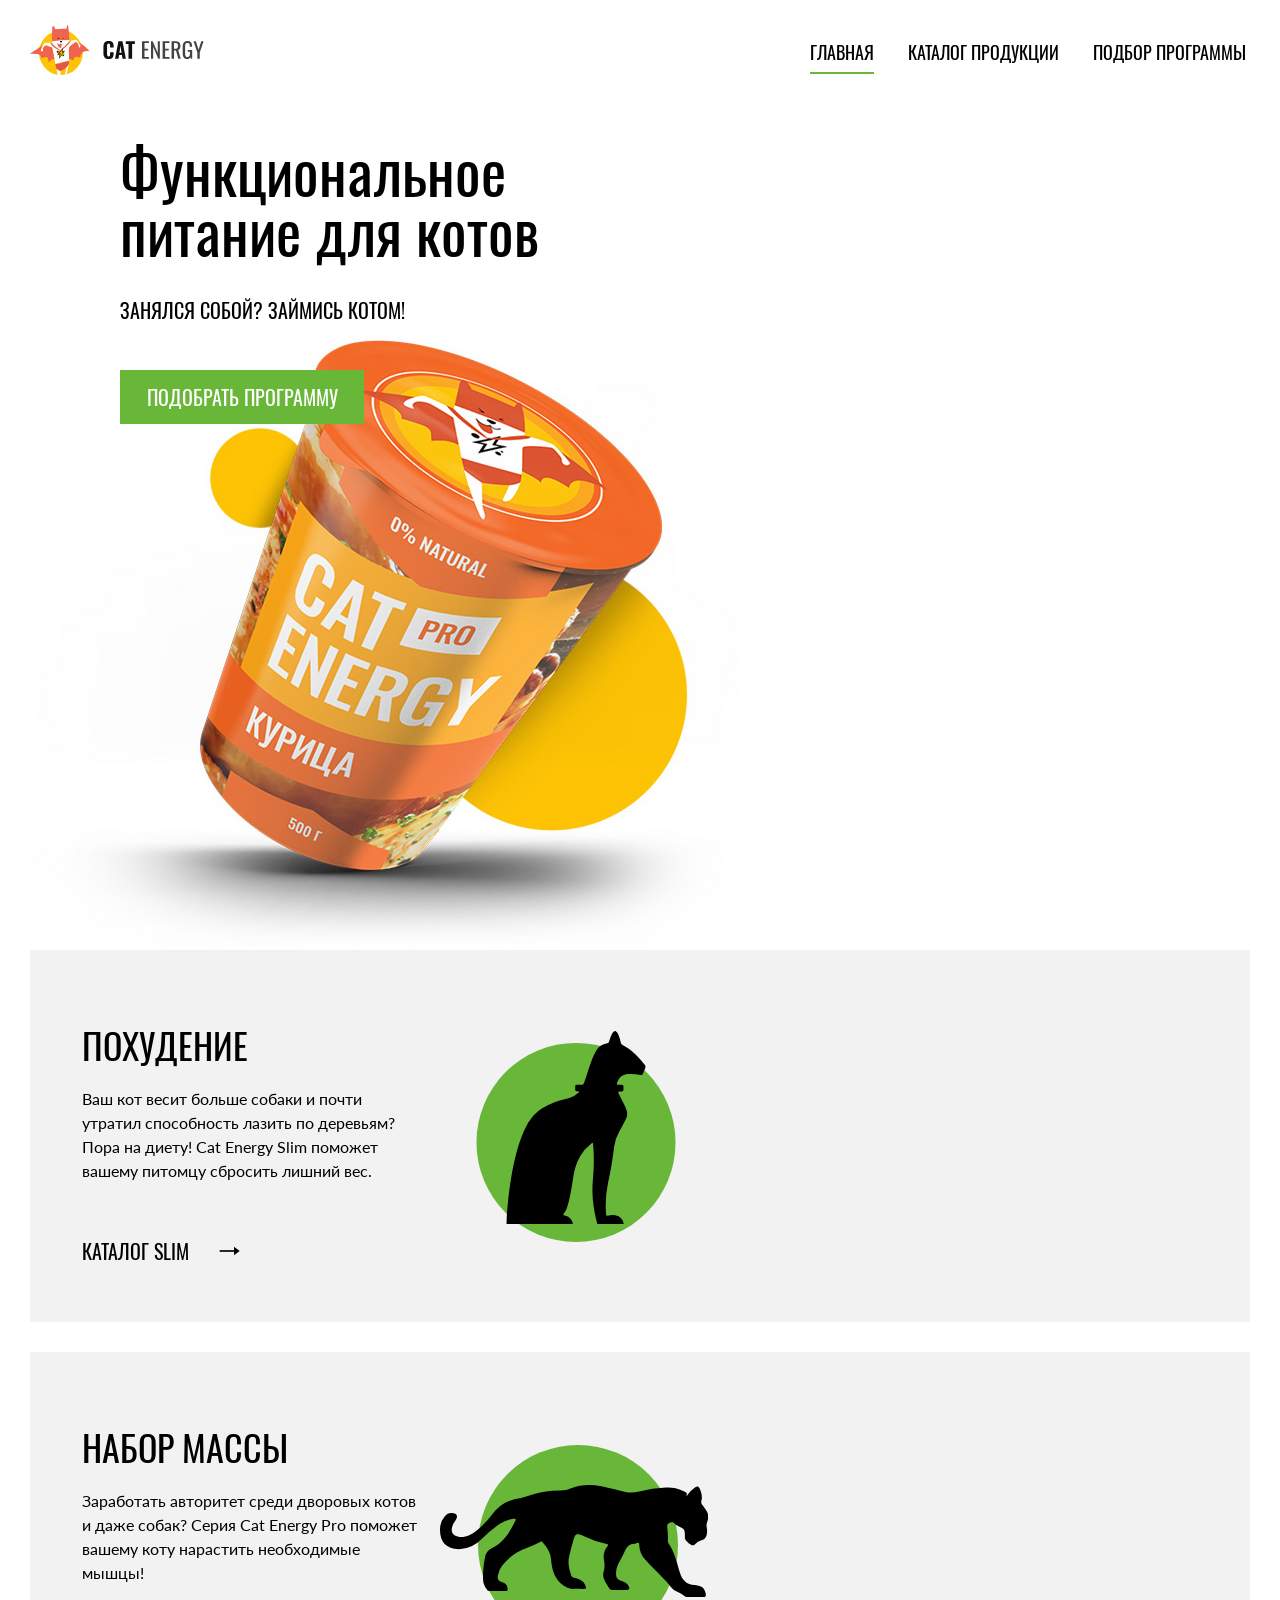
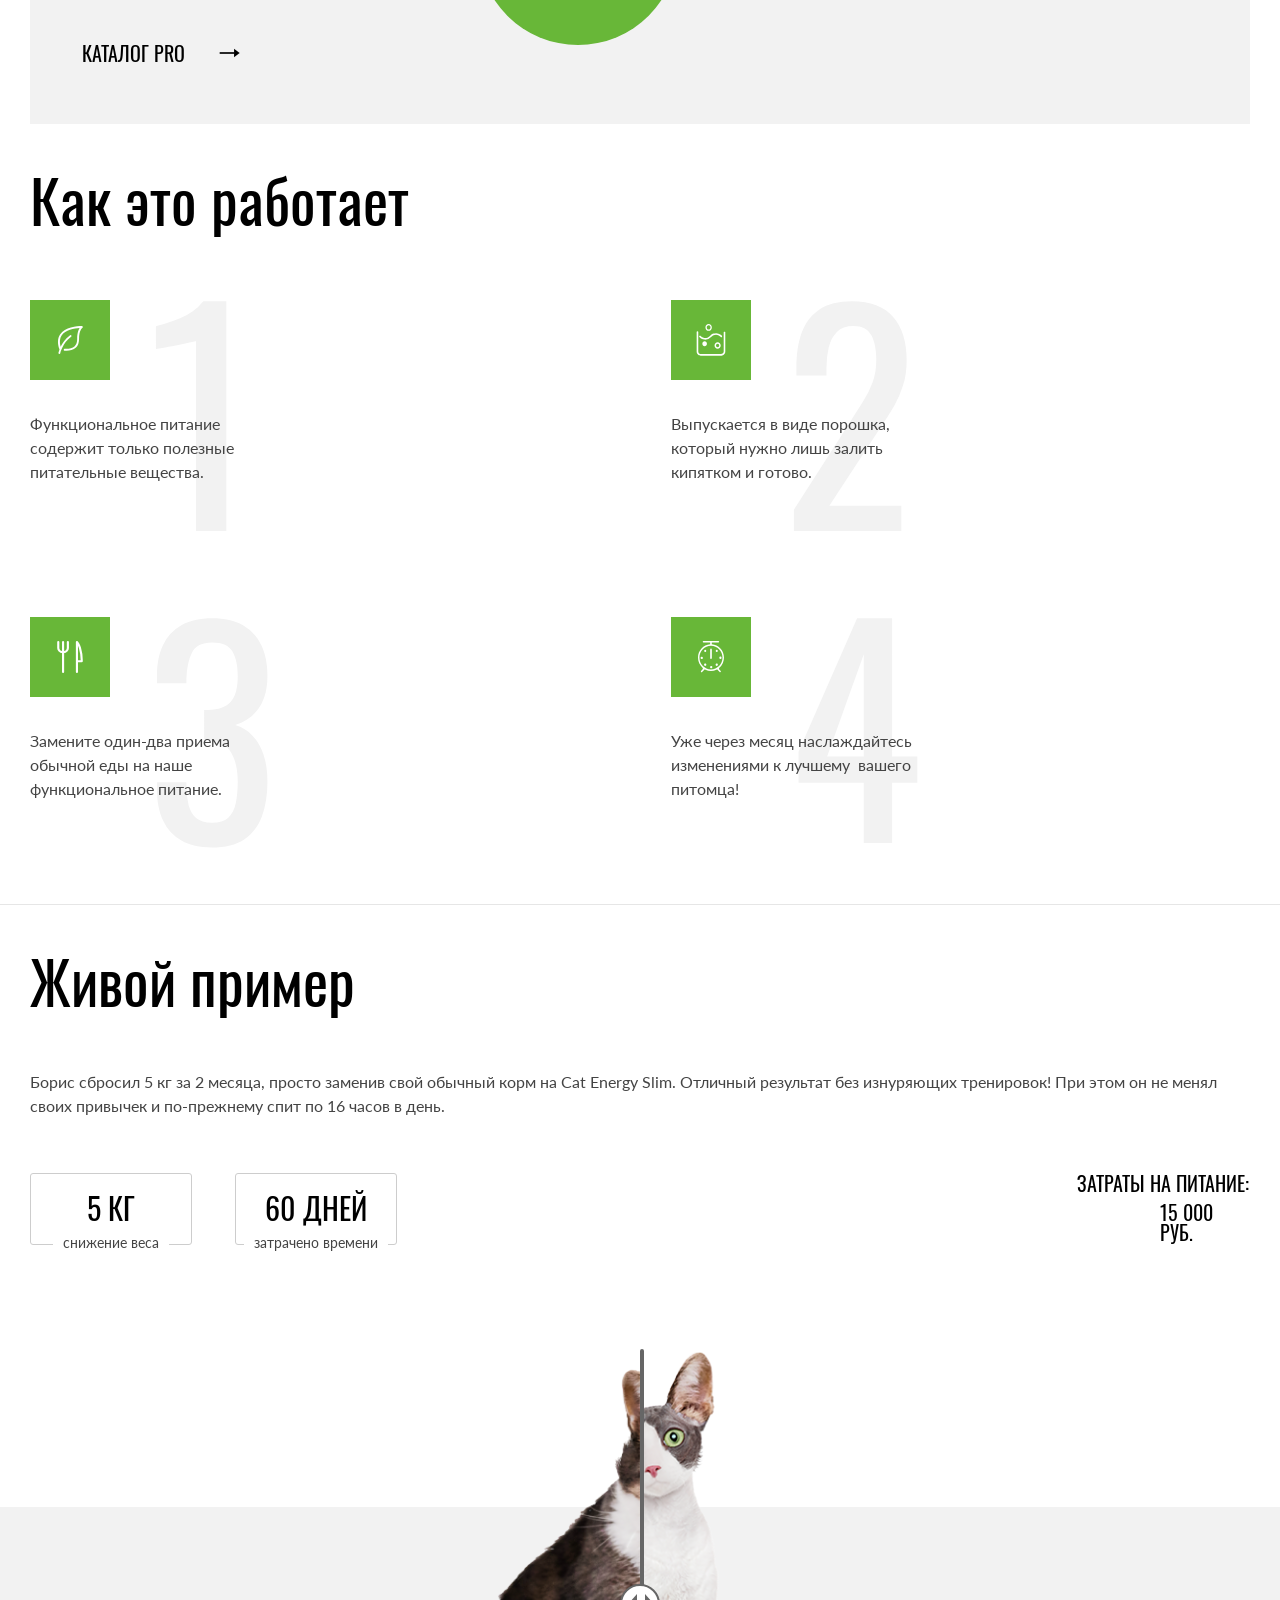
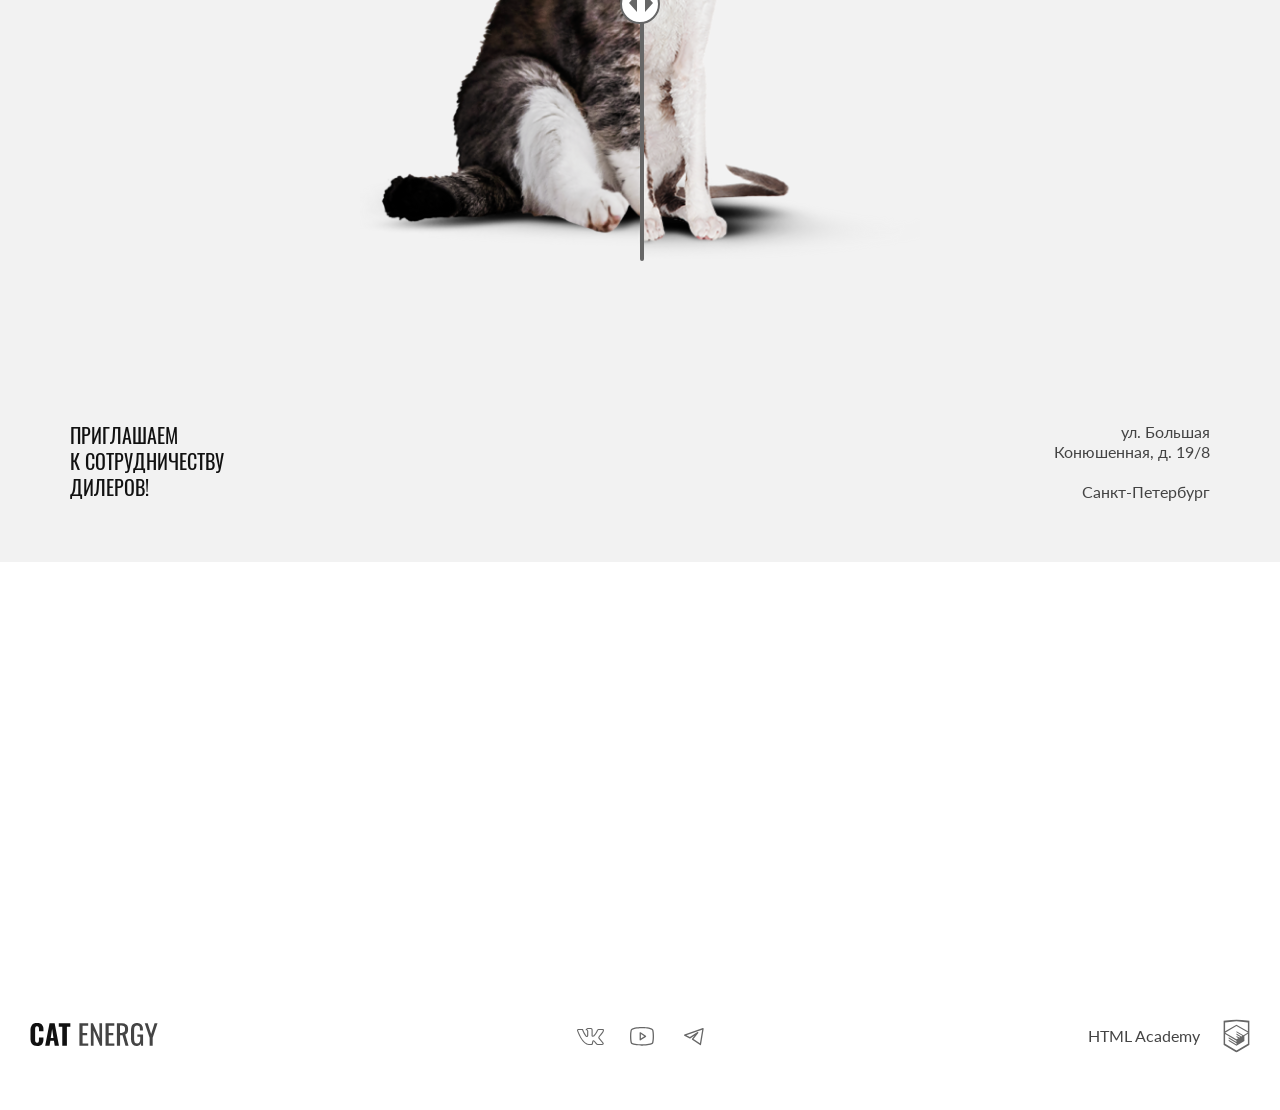
==== commit 406db7bc: "Deploying to gh-pages from @ nastianuk/2347473-cat-energy-31@a43f71250d45a0fb3dbed6a6da388ad1d3322ec" ====
--- a/index.html
+++ b/index.html
@@ -1 +1,5 @@
-<!DOCTYPE html><html class="page" lang="ru"><head><meta charset="UTF-8"><title>Cat Energy</title><meta name="viewport" content="width=device-width,initial-scale=1"><link rel="stylesheet" href="styles/styles.css"><link rel="icon" href="favicon.ico"><link rel="icon" href="favicons/icon.svg" type="image/svg+xml"><link rel="apple-touch-icon" href="favicons/180.png"><link rel="manifest" href="manifest.webmanifest"><script src="scripts/index.js" defer="defer"></script></head><body class="page__body"><header class="main-header"><div class="main-header__wrapper"><a class="main-header__logo" href="index.html"><picture><source media="(min-width: 1440px)" srcset="images/logo-desktop.svg" type="image/svg+xml" width="70" height="59"><source media="(min-width: 768px)" srcset="images/logo-tablet.svg" type="image/svg+xml" width="60" height="50"><img class="main-header__logo-image" src="images/logo-mobile.svg" width="33" height="38" alt="Логотип изображение кота"></picture><img class="main-header__logo-image" src="images/logo-text.svg" width="101" height="18" alt="Cat Energy"></a><nav class="main-nav"><button class="main-nav__toggle" type="button"><span class="visually-hidden">Открыть меню</span></button> <button class="main-nav__toggle main-nav__toggle--close" type="button"><span class="visually-hidden">Закрыть меню</span></button><ul class="main-nav__list"><li class="main-nav__list-item main-nav__list-item--active"><a class="main-nav__list-link" href="index.html">Главная</a></li><li class="main-nav__list-item"><a class="main-nav__list-link" href="catalog.html">Каталог продукции</a></li><li class="main-nav__list-item"><a class="main-nav__list-link" href="#">Подбор программы</a></li></ul></nav></div></header><main class="main-container"><section class="hero-block"><div class="hero-block__wrapper"><h1 class="hero-block__title">Функциональное питание для котов</h1><p class="hero-block__description">Занялся собой? Займись котом!</p><picture><source width="552" height="499" type="image/png" media="(min-width: 1440px)" srcset="images/hero-jar-desktop@2x.png, images/hero-jar-desktop@2x.png 2x"><source width="709" height="609" type="image/png" media="(min-width: 768px)" srcset="images/hero-jar-tablet@1x.png, images/hero-jar-tablet@2x.png 2x"><img class="hero-block__jar-img" src="images/hero-jar-mobile@1x.png" srcset="images/hero-jar-mobile@2x.png 2x" width="280" height="270" alt="Банка с кормом Кэт Энерджи"></picture><a class="hero-block__button" href="#">Подобрать программу</a></div></section><section class="recommendation-catalog"><div class="recommendation-catalog__wrapper"><h2 class="visually-hidden">Предложения из каталога</h2><ul class="recommendation-catalog__list"><li class="recommendation-catalog__list-item"><div class="recommendation-catalog__list-wrapper"><h3 class="recommendation-catalog__title">Похудение</h3><p class="recommendation-catalog__description">Ваш кот весит больше собаки и почти утратил способность лазить по деревьям? Пора на диету! Cat Energy Slim поможет вашему питомцу сбросить лишний вес.</p><a class="recommendation-catalog__link" href="catalog.html">Каталог Slim</a></div></li><li class="recommendation-catalog__list-item"><div class="recommendation-catalog__list-wrapper recommendation-catalog__list-wrapper--pro"><h3 class="recommendation-catalog__title">Набор массы</h3><p class="recommendation-catalog__description">Заработать авторитет среди дворовых котов и даже собак? Серия Cat Energy Pro поможет вашему коту нарастить необходимые мышцы!</p><a class="recommendation-catalog__link" href="catalog.html">Каталог Pro</a></div></li></ul></div></section><section class="about-work"><div class="about-work__wrapper"><h2 class="about-work__title title">Как это работает</h2><ul class="about-work__list"><li class="about-work__list-item"><p class="about-work__description about-work__description--leaf">Функциональное питание содержит только полезные питательные вещества.</p></li><li class="about-work__list-item"><p class="about-work__description about-work__description--powder">Выпускается в виде порошка, который нужно лишь залить кипятком и готово.</p></li><li class="about-work__list-item"><p class="about-work__description about-work__description--eat">Замените один-два приема обычной еды на наше функциональное питание.</p></li><li class="about-work__list-item"><p class="about-work__description about-work__description--time">Уже через месяц наслаждайтесь изменениями к лучшему вашего питомца!</p></li></ul></div></section><section class="example"><div class="example__wrapper"><h2 class="example__title title">Живой пример</h2><p class="example__description">Борис сбросил 5 кг за 2 месяца, просто заменив свой обычный корм на Cat Energy Slim. Отличный результат без изнуряющих тренировок! При этом он не менял своих привычек и по-прежнему спит по 16 часов в день.</p><div class="example__number-weight"><p class="example__number-title">5 кг</p><p class="example__number-description">снижение веса</p></div><div class="example__number-time"><p class="example__number-title">60 дней</p><p class="example__number-description">Затрачено времени</p></div><div class="example__number-money"><p class="example__money-title">Затраты на питание:<span class="example__money-description">15 000 руб.</span></p></div><picture><source width="560" height="512" type="image/png" media="(min-width: 768px)" srcset="images/fat-cat-desktop@1x.png, images/fat-cat-desktop@2x.png 2x"><img class="example__img-slider" src="images/fat-cat-mobile@1x.png" srcset="images/fat-cat-mobile@2x.png 2x" width="280" height="256" alt="Толстенький котик"></picture><picture><source width="560" height="512" type="image/png" media="(min-width: 768px)" srcset="images/thin-cat-desktop@1x.png, images/thin-cat-desktop@2x.png 2x"><img class="example__img-slider" src="images/thin-cat-mobile@1x.png" srcset="images/thin-cat-mobile@2x.png 2x" width="280" height="256" alt="Худенький котик"></picture><button class="example__slider-button" type="button"><p class="visually-hidden">Кнопка слайдера</p></button></div></section><section class="address"><div class="address__wrapper"><h2 class="visually-hidden">Адрес</h2><p class="address__title">Приглашаем к сотрудничеству дилеров!</p><address class="address__text">ул. Большая Конюшенная, д. 19/8 Санкт-Петербург</address><picture><source width="1440" height="400" type="image/png" media="(min-width: 1440px)" srcset="images/map-desktop@1x.png, images/map-desktop@2x.png 2x"><source width="768" height="400" type="image/png" media="(min-width: 768px)" srcset="images/map-tablet@1x.png, images/map-tablet@2x.png 2x"><img class="address__img" src="images/map-mobile@1x.png" srcset="images/map-mobile@2x.png 2x" width="320" height="362" alt="ул. Большая Конюшенная, д. 19/8 Санкт-Петербург"></picture></div></section></main><footer class="main-footer"><div class="main-footer__wrapper"><a class="main-footer__logo" href="#"><img class="main-footer__logo-img" src="images/logo-text.svg" width="128" height="24" alt="Логотип Cat Energy"></a><ul class="main-footer__social-list"><li class="main-footer__social-item"><a class="main-footer__social-link main-footer__social-link--vkontakte" href="#"><span class="visually-hidden">Вконтакте</span></a></li><li class="main-footer__social-item"><a class="main-footer__social-link main-footer__social-link--youtube" href="#"><span class="visually-hidden">Ютуб</span></a></li><li class="main-footer__social-item"><a class="main-footer__social-link main-footer__social-link--telegram" href="#"><span class="visually-hidden">Телеграм</span></a></li></ul><a class="main-footer__html-logo" href="#"><p class="main-footer__html-text">HTML Academy</p><a class="main-footer__html-img" href="#"><p class="visually-hidden">Логотип HTML Academy</p></a></a></div></footer></body></html>+<!DOCTYPE html><html class="page" lang="ru"><head><meta charset="UTF-8"><title>Cat Energy</title><meta name="viewport" content="width=device-width,initial-scale=1"><link rel="stylesheet" href="styles/styles.css"><link rel="icon" href="favicon.ico"><link rel="icon" href="favicons/icon.svg" type="image/svg+xml"><link rel="apple-touch-icon" href="favicons/180.png"><link rel="manifest" href="manifest.webmanifest"><script src="scripts/index.js" defer="defer"></script></head><body class="page__body"><header class="main-header"><div class="main-header__wrapper"><nav class="main-nav"><div class="main-nav__logo-wrapper"><a class="main-nav__logo" href="index.html"><picture><source media="(min-width: 1440px)" srcset="images/logo-desktop.svg" type="image/svg+xml" width="70" height="59"><source media="(min-width: 768px)" srcset="images/logo-tablet.svg" type="image/svg+xml" width="60" height="50"><img class="main-nav__logo-image" src="images/logo-mobile.svg" width="33" height="38" alt="Логотип изображение кота"></picture><picture><source media="(min-width: 1440px)" width="118" height="21" type="image/svg+xml" srcset="images/logo-text.svg"><img class="main-nav__logo-text" src="images/logo-text.svg" width="101" height="18" alt="Cat Energy"></picture></a><button class="main-nav__toggle" type="button"><span class="visually-hidden">Открыть меню</span></button> <button class="main-nav__toggle-close main-nav__toggle-close--closed" type="button"><span class="visually-hidden">Закрыть меню</span></button></div><ul class="main-nav__list main-nav__list--nojs"><li class="main-nav__list-item main-nav__list-item--active"><a class="main-nav__list-link" href="index.html">Главная</a></li><li class="main-nav__list-item"><a class="main-nav__list-link" href="catalog.html">Каталог продукции</a></li><li class="main-nav__list-item"><a class="main-nav__list-link" href="#">Подбор программы</a></li></ul></nav></div></header><main class="main-container"><section class="hero-block"><div class="hero-block__wrapper"><h1 class="hero-block__title">Функциональное<br>питание для котов</h1><p class="hero-block__description">Занялся собой? Займись котом!</p><picture><source width="552" height="499" type="image/png" media="(min-width: 1440px)" srcset="images/hero-jar-desktop@2x.png, images/hero-jar-desktop@2x.png 2x"><source width="709" height="609" type="image/png" media="(min-width: 768px)" srcset="images/hero-jar-tablet@1x.png, images/hero-jar-tablet@2x.png 2x"><img class="hero-block__jar-img" src="images/hero-jar-mobile@1x.png" srcset="images/hero-jar-mobile@2x.png 2x" width="280" height="270" alt="Банка с кормом Кэт Энерджи"></picture><a class="hero-block__button" href="#">Подобрать программу</a></div></section><section class="recommendation-catalog"><div class="recommendation-catalog__wrapper"><h2 class="visually-hidden">Предложения из каталога</h2><ul class="recommendation-catalog__list"><li class="recommendation-catalog__list-item"><div class="recommendation-catalog__list-wrapper"><h3 class="recommendation-catalog__title recommendation-catalog__title--slim">Похудение</h3><p class="recommendation-catalog__description">Ваш кот весит больше собаки и почти утратил способность лазить по деревьям? Пора на диету! Cat Energy Slim поможет вашему питомцу сбросить лишний вес.</p><a class="recommendation-catalog__link" href="catalog.html">Каталог Slim</a></div></li><li class="recommendation-catalog__list-item"><div class="recommendation-catalog__list-wrapper recommendation-catalog__list-wrapper--pro"><h3 class="recommendation-catalog__title recommendation-catalog__title--pro">Набор массы</h3><p class="recommendation-catalog__description">Заработать авторитет среди дворовых котов и даже собак? Серия Cat Energy Pro поможет вашему коту нарастить необходимые мышцы!</p><a class="recommendation-catalog__link" href="catalog.html">Каталог Pro</a></div></li></ul></div></section><section class="about-work"><div class="about-work__wrapper"><h2 class="about-work__title title">Как это работает</h2><ul class="about-work__list"><li class="about-work__list-item about-work__list-item--leaf"><p class="about-work__description about-work__description--leaf">Функциональное питание содержит только полезные питательные&nbsp;вещества.</p></li><li class="about-work__list-item about-work__list-item--powder"><p class="about-work__description about-work__description--powder">Выпускается в виде порошка, который нужно лишь залить кипятком и готово.</p></li><li class="about-work__list-item about-work__list-item--eat"><p class="about-work__description about-work__description--eat">Замените один-два приема обычной еды на наше функциональное питание.</p></li><li class="about-work__list-item about-work__list-item--time"><p class="about-work__description about-work__description--time">Уже через месяц наслаждайтесь изменениями к лучшему&nbsp; вашего питомца!</p></li></ul></div></section><section class="example"><div class="example__wrapper"><div class="example__desktop-wrapper"><h2 class="example__title title">Живой пример</h2><p class="example__description">Борис сбросил 5 кг за 2 месяца, просто заменив свой обычный корм на Cat Energy Slim. Отличный результат без&nbsp;изнуряющих тренировок! При этом он не менял своих привычек и по-прежнему спит по 16 часов в день.</p><div class="example__information"><div class="example__number"><p class="example__number-text example__number-text--weight"><span class="example__number-title">5 кг</span> <span class="example__number-description">снижение веса</span></p><p class="example__number-text example__number-text--days"><span class="example__number-title">60 дней</span> <span class="example__number-description">затрачено времени</span></p></div><div class="example__number-money"><p class="example__money-title">Затраты на питание:</p><p class="example__money-description">15 000 руб.</p></div></div></div><div class="example__img-wrapper"><picture><source width="560" height="512" type="image/png" media="(min-width: 768px)" srcset="images/cat-slider-tablet@1x.png, images/cat-slider-tablet@2x.png 2x"><img class="example__img-slider example__img-slider--after" src="images/cat-slider-mobile@1x.png" srcset="images/cat-slider-mobile@2x.png 2x" width="280" height="256" alt="Худенький котик"></picture><button class="example__slider-button" type="button"><span class="visually-hidden">Кнопка слайдера</span></button></div></div></section><section class="address"><div class="address__wrapper"><div class="address__wrapper-text"><h2 class="visually-hidden">Адрес</h2><p class="address__title">Приглашаем к&nbsp;сотрудничеству дилеров!</p><address class="address__text"><p class="address__text-street">ул. Большая Конюшенная, д. 19/8</p><p class="address__text-city">Санкт-Петербург</p></address></div></div><iframe class="address__map" src="https://www.google.com/maps/embed?pb=!1m18!1m12!1m3!1d1998.6036257197857!2d30.320472476728792!3d59.93871916209418!2m3!1f0!2f0!3f0!3m2!1i1024!2i768!4f13.1!3m3!1m2!1s0x4696310fca145cc1%3A0x42b32648d8238007!2z0JHQvtC70YzRiNCw0Y8g0JrQvtC90Y7RiNC10L3QvdCw0Y8g0YPQuy4sIDE5LzgsINCh0LDQvdC60YIt0J_QtdGC0LXRgNCx0YPRgNCzLCAxOTExODY!5e0!3m2!1sru!2sru!4v1716994170282!5m2!1sru!2sru" width="600" height="450" style="border:0;" allowfullscreen="" loading="lazy" referrerpolicy="no-referrer-when-downgrade"></iframe><!-- <picture>
+          <source width="1440" height="400" type="image/png" media="(min-width: 1440px)" srcset="images/map-desktop@1x.png 1x, images/map-desktop@2x.png 2x">
+          <source width="768" height="400" type="image/png" media="(min-width: 768px)" srcset="images/map-tablet@1x.png 1x, images/map-tablet@2x.png 2x">
+          <img class="address__img" src="images/map-mobile@1x.png" srcset="images/map-mobile@2x.png 2x" width="320" height="362" alt="ул. Большая Конюшенная, д. 19/8 Санкт-Петербург">
+        </picture> --></section></main><footer class="main-footer"><div class="main-footer__wrapper"><div class="main-footer__logo-wrapper"><a class="main-footer__logo" href="#"><img class="main-footer__logo-img" src="images/logo-text.svg" width="128" height="24" alt="Логотип Cat Energy"></a></div><div class="main-footer__social-list-wrapper"><ul class="main-footer__social-list"><li class="main-footer__social-item"><a class="main-footer__social-link main-footer__social-link--vkontakte" href="#"><span class="visually-hidden">Вконтакте</span></a></li><li class="main-footer__social-item"><a class="main-footer__social-link main-footer__social-link--youtube" href="#"><span class="visually-hidden">Ютуб</span></a></li><li class="main-footer__social-item"><a class="main-footer__social-link main-footer__social-link--telegram" href="#"><span class="visually-hidden">Телеграм</span></a></li></ul></div><div class="main-footer__html-logo-wrapper"><a class="main-footer__html-logo" href="#"><p class="main-footer__html-text">HTML Academy</p></a><a class="main-footer__html-img" href="#"><p class="visually-hidden">Логотип HTML Academy</p></a></div></div></footer><script src="scripts/index.js"></script></body></html>
--- a/styles/styles.css
+++ b/styles/styles.css
@@ -1 +1 @@
-@font-face{font-family:Lato;font-weight:400;font-style:normal;src:url(../fonts/lato/Lato-Regular.woff2)format("woff2");font-display:swap}@font-face{font-family:Oswald;font-weight:400;font-style:normal;src:url(../fonts/oswald/oswaldregular.woff2)format("woff2");font-display:swap}*,:before,:after{box-sizing:border-box}body{font-family:Lato,sans-serif}.visually-hidden{white-space:nowrap;-webkit-clip-path:inset(100%);clip-path:inset(100%);clip:rect(0 0 0 0);border:0;width:1px;height:1px;margin:-1px;padding:0;position:absolute;overflow:hidden}.title{color:#000;font-family:Oswald,sans-serif;font-size:36px;font-weight:400;line-height:40px}.page,.main-header{background-color:#fff}.main-nav__list{padding:0;list-style:none}.main-nav__list-link{color:#000;font-family:Oswald,sans-serif;font-size:20px;text-decoration:none}.main-nav__toggle{background-color:#fff;background-image:url(../icons/stack.svg#open-menu);background-repeat:no-repeat;border:none;width:24px;height:24px}.main-nav__toggle--close{background-image:url(../icons/stack.svg#close-menu)}.main-container{background-color:#fff}.hero-block__title{color:#000;text-transform:uppercase;font-family:Oswald,sans-serif;font-size:36px;font-weight:400;line-height:36px}.hero-block__description{color:#000;text-transform:uppercase;font-family:Oswald,sans-serif;font-size:14px;font-weight:400;line-height:14px}.hero-block__button{color:#fff;text-transform:uppercase;text-align:center;background-color:#68b738;width:280px;min-height:40px;font-family:Oswald,sans-serif;font-size:16px;font-weight:400;line-height:20px;text-decoration:none}.recommendation-catalog__list-wrapper:before{content:"";background-image:url(../icons/stack.svg#cat-slim);background-repeat:no-repeat;background-size:36px 50px;width:36px;height:50px;display:block}.recommendation-catalog__list-wrapper--pro:before{background-image:url(../icons/stack.svg#cat-pro)}.recommendation-catalog__link:after{content:"";background-color:#000;width:24px;height:12px;display:block;-webkit-mask-image:url(../icons/stack.svg#arrow);mask-image:url(../icons/stack.svg#arrow);-webkit-mask-position:100%;mask-position:100%;-webkit-mask-size:24px 12px;mask-size:24px 12px;-webkit-mask-repeat:no-repeat;mask-repeat:no-repeat}.recommendation-catalog__list{padding:0;list-style:none}.recommendation-catalog__title{text-transform:uppercase;color:#000;font-family:Oswald,sans-serif;font-size:24px;font-weight:400;line-height:37px}.recommendation-catalog__description{color:#000;font-family:Lato,sans-serif;font-size:14px;font-weight:400;line-height:18px}.recommendation-catalog__link{text-transform:uppercase;color:#fff;text-align:center;background-color:#68b738;font-family:Oswald,sans-serif;font-size:16px;font-weight:400;line-height:16px;text-decoration:none}.about-work__list{padding:0;list-style:none}.about-work__description:before{content:"";background-color:#68b738;background-position:50%;background-repeat:no-repeat;width:60px;height:60px;display:block}.about-work__description--leaf:before{background-image:url(../icons/stack.svg#leaf);background-size:30px 32px}.about-work__description--powder:before{background-image:url(../icons/stack.svg#powder);background-size:30px 32px}.about-work__description--eat:before{background-image:url(../icons/stack.svg#eat);background-size:30px 32px}.about-work__description--time:before{background-image:url(../icons/stack.svg#time);background-size:30px 32px}.about-work__description{color:#444;font-family:Lato,sans-serif;font-size:14px;font-weight:400;line-height:18px}.example__slider-button:before{content:"";background-color:#fff;border:2px solid #666;border-radius:50%;width:40px;height:40px;display:block}.example__slider-button:after{content:"";background-color:#666;width:24px;height:18px;display:block;-webkit-mask-image:url(../icons/stack.svg#gallery-arrows);mask-image:url(../icons/stack.svg#gallery-arrows);-webkit-mask-position:50%;mask-position:50%;-webkit-mask-size:24px 18px;mask-size:24px 18px;-webkit-mask-repeat:no-repeat;mask-repeat:no-repeat}.example__description{color:#444;font-family:Lato,sans-serif;font-size:14px;font-weight:400;line-height:18px}.example__number-title{color:#000;text-transform:uppercase;font-family:Oswald,sans-serif;font-size:24px;font-weight:400;line-height:24px}.example__number-description{color:#444;font-family:Lato,sans-serif;font-size:12px;font-weight:400;line-height:12px}.example__money-title,.example__money-description{color:#000;text-transform:uppercase;font-family:Oswald,sans-serif;font-size:14px;font-weight:400;line-height:20px}.example__slider-button{background-color:#666;border:none;border-radius:2px;width:4px;height:256px;padding:0;display:block}.address__title{color:#000;text-transform:uppercase;font-family:Oswald,sans-serif;font-size:16px;font-weight:400;line-height:20px}.address__text{color:#444;font-family:Lato,sans-serif;font-size:14px;font-style:normal;font-weight:400;line-height:20px}.main-footer__social-list{list-style:none}.main-footer__social-link{background-position:50%;background-repeat:no-repeat;min-width:28px;min-height:22px;display:block}.main-footer__social-link--vkontakte{background-color:#666;-webkit-mask-image:url(../icons/stack.svg#vkontakte);mask-image:url(../icons/stack.svg#vkontakte);-webkit-mask-size:28px 22px;mask-size:28px 22px;-webkit-mask-repeat:no-repeat;mask-repeat:no-repeat}.main-footer__social-link--youtube{background-color:#666;-webkit-mask-image:url(../icons/stack.svg#youtube);mask-image:url(../icons/stack.svg#youtube);-webkit-mask-size:28px 22px;mask-size:28px 22px;-webkit-mask-repeat:no-repeat;mask-repeat:no-repeat}.main-footer__social-link--telegram{background-color:#666;-webkit-mask-image:url(../icons/stack.svg#telegram);mask-image:url(../icons/stack.svg#telegram);-webkit-mask-size:28px 22px;mask-size:28px 22px;-webkit-mask-repeat:no-repeat;mask-repeat:no-repeat}.main-footer__html-img{background-color:#666;background-position:50%;background-repeat:no-repeat;min-width:27px;min-height:34px;display:block;-webkit-mask-image:url(../icons/stack.svg#logo-html);mask-image:url(../icons/stack.svg#logo-html);-webkit-mask-size:27px 34px;mask-size:27px 34px;-webkit-mask-repeat:no-repeat;mask-repeat:no-repeat}.main-footer__html-text{color:#444;font-family:Lato,sans-serif;font-size:16px;font-weight:400;line-height:20px}.main-footer__html-logo{text-decoration:none}.catalog-container{background-color:#fff}.catalog-cards__list{list-style:none}.card__title--more:before{content:"";background-image:url(../icons/stack.svg#plus);background-repeat:no-repeat;background-size:30px 30px;width:30px;height:30px;display:block}.card__list{list-style:none}.card__title{color:#222;font-family:Oswald,sans-serif;font-size:16px;font-weight:400;line-height:20px}.card__definition,.card__value{color:#444;font-family:Lato,sans-serif;font-size:12px;font-weight:400;line-height:16px}.card__button{text-transform:uppercase;color:#fff;background-color:#68b738;font-family:Oswald,sans-serif;font-size:16px;font-weight:400;line-height:20px;text-decoration:none}.card__button--more{text-transform:uppercase;color:#444;background-color:#f2f2f2;border:none;font-family:Oswald,sans-serif;font-size:16px;font-weight:400;line-height:20px;text-decoration:none}.additionally__card-text:before{content:"";background-color:#68b738;background-image:url(../icons/stack.svg#gift);background-repeat:no-repeat;background-size:80px 80px;width:80px;height:80px;display:block}.additionally__list{list-style:none}.additionally__title{color:#000;font-family:Oswald,sans-serif;font-size:24px;font-weight:400;line-height:24px}.additionally__item-title{text-transform:uppercase;color:#222;font-family:Oswald,sans-serif;font-size:16px;font-weight:400;line-height:16px}.additionally__item-mass,.additionally__item-price{color:#444;font-family:Lato,sans-serif;font-size:14px;font-weight:400;line-height:14px}.additionally__button{text-transform:uppercase;color:#fff;background-color:#68b738;font-family:Oswald,sans-serif;font-size:16px;font-weight:400;line-height:20px;text-decoration:none}.additionally__card-text{font-family:Lato,sans-serif;font-size:16px;font-weight:400;line-height:20px}.subscrube__title{color:#000;font-family:Oswald,sans-serif;font-size:24px;font-weight:400;line-height:24px}.subscrube__description{text-transform:uppercase;color:#000;font-family:Oswald,sans-serif;font-size:16px;font-weight:400;line-height:24px}.subscrube__button{text-transform:uppercase;color:#fff;background-color:#68b738;border:none;font-family:Oswald,sans-serif;font-size:20px;font-weight:400;line-height:26px;text-decoration:none}+@font-face{font-family:Lato;font-weight:400;font-style:normal;src:url(../fonts/lato/Lato-Regular.woff2)format("woff2");font-display:swap}@font-face{font-family:Oswald;font-weight:400;font-style:normal;src:url(../fonts/oswald/oswaldregular.woff2)format("woff2");font-display:swap}*,:before,:after{box-sizing:border-box}body{margin:0;padding:0;font-family:Lato,sans-serif}img{object-fit:contain;max-width:100%;height:auto}.visually-hidden{white-space:nowrap;-webkit-clip-path:inset(100%);clip-path:inset(100%);clip:rect(0 0 0 0);border:0;width:1px;height:1px;margin:-1px;padding:0;position:absolute;overflow:hidden}.title{color:#000;font-family:Oswald,sans-serif;font-size:36px;font-weight:400;line-height:40px}.page{background-color:#fff;height:100%}.main-header{min-height:39px;margin:0 auto}@media (width<=767px){.main-header--catalog{border-bottom:1px solid #d9d9d9}}.main-header--catalog:after,.main-header--catalog:before{display:none}@media (width>=1440px){.main-header{width:100%;padding:55px 110px 0;position:relative}.main-header:after,.main-header:before{content:"";z-index:-1;background-color:#69b738d9;width:50%;height:694px;position:absolute;top:0;right:0}.main-header:before{z-index:-1;background-color:#69b738d9}.main-header:after{z-index:-2;background-image:url(../images/index-background-desktop@1x.jpg);background-position:50%;background-repeat:no-repeat;background-size:cover;top:0}}.main-header__wrapper{margin:0}@media (width>=768px){.main-header__wrapper{margin:25px 30px 0}}@media (width>=1440px){.main-header__wrapper{margin:0}}.main-nav{flex-direction:column;justify-content:space-between;min-width:279px;margin:0 auto;display:flex;position:relative}@media (width>=768px){.main-nav{flex-direction:row;align-items:center;min-width:704px}}@media (width>=1440px){.main-nav{min-width:1220px}}.main-nav__list{margin:0;padding:0;list-style:none}@media (width<=767px){.main-nav__list{z-index:2;background-color:#fff;width:100%;position:absolute;top:100%;left:0;right:0}}.main-nav__list-link{color:#000;text-transform:uppercase;width:100%;font-family:Oswald,sans-serif;font-size:20px;line-height:20px;text-decoration:none}@media (width>=768px){.main-nav__list-link{font-size:18px;line-height:24px}}@media (width>=1440px){.main-nav__list-link{font-size:20px;line-height:20px}}@media (width>=768px){.main-nav__list-link:hover{opacity:.6}.main-nav__list-link:focus{opacity:.3}}@media (width>=1440px){.main-nav__list-link{color:#fff}.main-nav__list-link--catalog{color:#000}}.main-nav__toggle{z-index:2;cursor:pointer;background-color:#0000;background-image:url(../icons/stack.svg#open-mobile);background-repeat:no-repeat;border:none;align-items:center;width:24px;height:24px;display:block;position:absolute;top:23px;right:20px}.main-nav__toggle--opened{display:none}.main-nav__toggle-close{z-index:2;cursor:pointer;background-color:#0000;background-image:url(../icons/stack.svg#close-menu);background-repeat:no-repeat;border:none;align-items:center;width:24px;height:24px;display:block;position:absolute;top:23px;right:20px}.main-nav__toggle-close--closed,.main-nav__list--nojs{display:none}@media (width>=768px){.main-nav__list{flex-direction:row;justify-content:space-between;min-width:436px;margin-right:4px;display:flex}.main-nav__toggle{display:none}}@media (width>=1440px){.main-nav__list{width:475px}}@media (width>=768px){.main-nav__list-item--active:after{content:"";background-color:#68b738;width:100%;height:2px;display:inline-block;position:absolute;bottom:-10px;left:0}}@media (width>=1440px){.main-nav__list-item--active:after{background-color:#fff;bottom:-12px}}.main-nav__list-item{text-align:center;border-top:1px solid #e6e6e6;padding:22px 0 20px;position:relative}@media (width>=768px){.main-nav__list-item{border:none;padding:0}}.main-nav__logo{align-items:center;display:flex}@media (width>=1440px){.main-nav__logo:hover{opacity:.8}.main-nav__logo:active{opacity:.6}}@media (width<=767px){.main-nav__logo-wrapper{margin:13px 20px 10px}}.main-nav__logo-text{margin-left:56px}@media (width>=768px){.main-nav__logo-text{margin-left:13px}}@media (width>=1440px){.main-nav__logo-text{margin-left:14px}}.main-nav__list--catalog .main-nav__list-item--active:after{content:"";background-color:#68b738;width:100%;height:2px;display:inline-block;position:absolute;bottom:-10px;left:0}.main-container{flex-grow:1}@media (width<=767px){.hero-block{position:relative}.hero-block:after,.hero-block:before{content:"";z-index:-1;background-color:#69b738d9;width:100%;height:302px;position:absolute;top:0;left:0;right:0}.hero-block:after{z-index:-2;background-image:url(../images/index-background-mobile@1x.jpg);background-position:50%;background-repeat:no-repeat;background-size:cover;top:0}}.hero-block__wrapper{margin:0 20px;position:relative}@media (width>=768px){.hero-block__wrapper{min-height:810px}}@media (width>=1440px){.hero-block__wrapper{min-height:609px;padding-top:107px}}.hero-block__title{color:#fff;text-align:center;margin:0 0 25px;padding-top:27px;font-family:Oswald,sans-serif;font-size:36px;font-weight:400;line-height:36px}@media (width>=768px){.hero-block__title{color:#000;text-align:left;margin:62px 0 40px 100px;padding:0;font-size:60px;line-height:60px}}@media (width>=1440px){.hero-block__title{margin:0 0 40px 170px}}.hero-block__description{color:#fff;text-transform:uppercase;text-align:center;margin:0 0 29px;font-family:Oswald,sans-serif;font-size:14px;font-weight:400;line-height:14px}@media (width>=768px){.hero-block__description{color:#000;text-align:left;margin:0 0 0 100px;font-size:20px;line-height:20px}}@media (width>=1440px){.hero-block__description{margin-left:170px}}.hero-block__button{color:#fff;text-transform:uppercase;text-align:center;background-color:#68b738;width:280px;min-height:40px;margin:0 auto;padding:10px 0;font-family:Oswald,sans-serif;font-size:16px;font-weight:400;line-height:20px;text-decoration:none;display:block}@media (width>=768px){.hero-block__button{width:244px;margin:50px 0 0 100px;padding:14px 0;font-size:20px;line-height:26px}}@media (width>=1440px){.hero-block__button{margin:52px 0 0 170px}}.hero-block__jar-img{width:280px;height:270px;margin:0 auto 3px;display:block}@media (width>=768px){.hero-block__jar-img{z-index:-1;width:709px;height:609px;display:block;position:absolute;top:200px;left:10px}}@media (width>=1440px){.hero-block__jar-img{width:552px;height:499px;display:block;position:absolute;top:26px;left:537px}}.recommendation-catalog__wrapper{margin:20px auto;padding:0 20px}@media (width>=768px){.recommendation-catalog__wrapper{margin:0 auto 45px;padding:0 30px}}@media (width>=1440px){.recommendation-catalog__wrapper{margin:50px auto 73px;padding:0 110px}}.recommendation-catalog__list{margin:0;padding:0;list-style:none}@media (width>=1440px){.recommendation-catalog__list{grid-template-columns:1fr 1fr;column-gap:80px;display:grid}}.recommendation-catalog__title{text-transform:uppercase;color:#000;margin:0 0 30px 70px;font-family:Oswald,sans-serif;font-size:24px;font-weight:400;line-height:37px;position:relative}@media (width>=768px){.recommendation-catalog__title{margin:0 0 24px;font-size:36px;line-height:36px}}@media (width>=1440px){.recommendation-catalog__title{margin:0 0 73px 162px}}.recommendation-catalog__title:before{content:"";background-image:url(../icons/stack.svg#cat-slim);background-repeat:no-repeat;background-size:50px 53px;width:50px;height:53px;display:block;position:absolute;top:-9px;left:-69px}@media (width>=768px){.recommendation-catalog__title:before{background-size:200px 211px;width:200px;height:211px;top:4px;left:394px}}@media (width>=1440px){.recommendation-catalog__title:before{background-size:100px 106px;width:100px;height:106px;top:-35px;left:-162px}}.recommendation-catalog__title--pro:before{background-image:url(../icons/stack.svg#cat-pro);background-size:67px 50px;width:67px;height:50px;top:-6px;left:-78px}@media (width>=768px){.recommendation-catalog__title--pro:before{background-size:268px 200px;width:268px;height:200px;top:16px;left:358px}}@media (width>=1440px){.recommendation-catalog__title--pro:before{background-size:134px 100px;width:134px;height:100px;top:-30px;left:-180px}}.recommendation-catalog__description{color:#000;margin:0 0 40px;font-family:Lato,sans-serif;font-size:14px;font-weight:400;line-height:18px}@media (width>=768px){.recommendation-catalog__description{max-width:340px;margin:0 0 60px;font-size:16px;line-height:24px}}@media (width>=1440px){.recommendation-catalog__description{min-width:457px;margin-bottom:35px}}.recommendation-catalog__link{text-transform:uppercase;color:#000;text-align:center;font-family:Oswald,sans-serif;font-size:16px;font-weight:400;line-height:16px;text-decoration:none;position:relative}@media (width>=768px){.recommendation-catalog__link{font-size:20px}}.recommendation-catalog__link:after{content:"";background-color:#000;width:35px;height:10px;display:block;position:absolute;top:8px;left:95px;-webkit-mask-image:url(../icons/stack.svg#arrow);mask-image:url(../icons/stack.svg#arrow);-webkit-mask-position:100%;mask-position:100%;-webkit-mask-size:32px 10px;mask-size:32px 10px;-webkit-mask-repeat:no-repeat;mask-repeat:no-repeat}@media (width>=768px){.recommendation-catalog__link:after{top:10px;left:132px}}@media (width<=767px){.recommendation-catalog__link:before{content:"";background-color:#d9d9d9;width:240px;height:1px;position:absolute;top:-15px}}.recommendation-catalog__list-item{background-color:#f2f2f2;margin:0 0 20px;padding:30px 20px 20px}.recommendation-catalog__list-item:last-child{margin-bottom:0}@media (width>=768px){.recommendation-catalog__list-item{min-height:372px;margin:0 0 30px;padding:77px 0 53px 52px}}@media (width>=1440px){.recommendation-catalog__list-item{flex-direction:row;width:570px;margin:0;padding:77px 77px 59px 52px;display:flex}}.about-work{margin:0 auto;padding:0 20px 49px}@media (width>=768px){.about-work{border-bottom:1px solid #e6e6e6;padding:0 30px 9px}}@media (width>=1440px){.about-work{border:none;padding:0 110px}}.about-work__list{margin:0;padding:0 0 0 80px;list-style:none}@media (width>=768px){.about-work__list{grid-template-columns:1fr 1fr;gap:37px 137px;padding:0 76px 37px 0;display:grid}}@media (width>=1440px){.about-work__list{grid-column-gap:77px;grid-template-columns:1fr 1fr 1fr 1fr;padding:0;display:grid}}.about-work__description{color:#444;margin:0;font-family:Lato,sans-serif;font-size:14px;font-weight:400;line-height:18px;position:relative}@media (width<=767px){.about-work__description{align-items:center;height:60px;display:flex}}@media (width>=768px){.about-work__description{width:242px;font-size:16px;line-height:24px}}@media (width>=1440px){.about-work__description--leaf{width:201px}}.about-work__description:before{content:"";background-color:#68b738;background-position:50%;background-repeat:no-repeat;width:60px;height:60px;display:block;position:absolute;left:-80px}@media (width>=768px){.about-work__description:before{background-size:80px 80px;width:80px;height:80px;top:-112px;left:0}}.about-work__description--leaf:before{background-image:url(../icons/stack.svg#leaf);background-size:30px 32px}.about-work__description--powder:before{background-image:url(../icons/stack.svg#powder);background-size:30px 32px}.about-work__description--eat:before{background-image:url(../icons/stack.svg#eat);background-size:30px 32px}.about-work__description--time:before{background-image:url(../icons/stack.svg#time);background-size:30px 32px}.about-work__title{margin:0 0 40px}@media (width>=768px){.about-work__title{margin:0 0 32px;font-size:60px;line-height:60px}}.about-work__list-item{margin:0 0 20px;position:relative}.about-work__list-item:last-child{margin-bottom:0}@media (width>=768px){.about-work__list-item{min-height:280px;margin:0;padding-top:151px}.about-work__list-item--leaf{background-image:url(../icons/stack.svg#leaf-background);background-position:105px 40px;background-repeat:no-repeat;background-size:112px 230px;width:230px}.about-work__list-item--powder{background-image:url(../icons/stack.svg#powder-background);background-position:112px 40px;background-repeat:no-repeat;background-size:134px 230px;width:246px}.about-work__list-item--eat{background-image:url(../icons/stack.svg#eat-background);background-position:115px 40px;background-repeat:no-repeat;background-size:134px 230px;width:247px}.about-work__list-item--time{background-image:url(../icons/stack.svg#time-background);background-position:120px 40px;background-repeat:no-repeat;background-size:134px 225px;width:248px}}.example__wrapper{margin:0 20px}@media (width>=768px){.example__wrapper{margin:0 30px}}@media (width>=1440px){.example__wrapper{flex-direction:row;justify-content:space-between;margin:0 110px;display:flex}.example__desktop-wrapper{width:436px}}.example{background-color:#eaeaea;padding:25px 0 40px}@media (width>=768px){.example{background:linear-gradient(#fff 57%,#f2f2f2 0%);padding:45px 0 101px}}@media (width>=1440px){.example{background:linear-gradient(#fff 22%,#f2f2f2 0%);margin-top:69px;padding:0}}.example__title{margin:0 0 40px}@media (width>=768px){.example__title{margin-bottom:60px;font-size:60px;line-height:60px}}.example__description{color:#444;margin:0 0 20px;font-family:Lato,sans-serif;font-size:14px;font-weight:400;line-height:18px}@media (width>=768px){.example__description{margin:60px 0 55px;font-size:16px;line-height:24px}}@media (width>=1440px){.example__description{margin:146px 0 69px}}.example__number-title{color:#000;text-transform:uppercase;text-align:center;min-width:124px;min-height:56px;margin:0;padding:16px;font-family:Oswald,sans-serif;font-size:24px;font-weight:400;line-height:24px}@media (width>=768px){.example__number-title{min-width:162px;min-height:72px;font-size:30px;line-height:37px}}.example__number-description{color:#444;text-align:center;z-index:1;background-color:#eaeaea;max-width:77px;margin:-9px 0 0;padding:0 6px;font-family:Lato,sans-serif;font-size:12px;font-weight:400;line-height:12px}@media (width>=768px){.example__number-description{background-color:#fff;max-width:none;padding:0 10px;font-size:14px;line-height:14px}}@media (width>=1440px){.example__number-description{background-color:#f2f2f2}}.example__money-title{color:#000;text-transform:uppercase;text-align:center;margin:20px 0;font-family:Oswald,sans-serif;font-size:14px;font-weight:400;line-height:20px}@media (width>=768px){.example__money-title{margin:0;font-size:20px}}@media (width>=1440px){.example__money-title{text-align:left;width:174px}}.example__money-description{color:#000;text-transform:uppercase;margin:20px 0 0 4px;font-family:Oswald,sans-serif;font-size:14px;font-weight:400;line-height:20px}@media (width>=768px){.example__money-description{margin:9px 0 0 84px;font-size:20px}}@media (width>=1440px){.example__money-description{text-align:left;margin:0}}.example__slider-button{background-color:#666;border:none;border-radius:2px;width:4px;height:256px;padding:0;display:block;position:absolute;left:50%}.example__slider-button:before{content:"";background-color:#fff;border:2px solid #666;border-radius:50%;width:40px;height:40px;display:block;position:absolute;top:108px;left:-20px}@media (width>=768px){.example__slider-button:before{top:235px}}.example__slider-button:after{content:"";background-color:#666;width:24px;height:18px;display:block;position:absolute;top:120px;left:-11px;-webkit-mask-image:url(../icons/stack.svg#gallery-arrows);mask-image:url(../icons/stack.svg#gallery-arrows);-webkit-mask-position:50%;mask-position:50%;-webkit-mask-size:24px 18px;mask-size:24px 18px;-webkit-mask-repeat:no-repeat;mask-repeat:no-repeat}@media (width>=768px){.example__slider-button{height:512px}.example__slider-button:after{top:245px}}.example__number{flex-direction:row;justify-content:space-between;display:flex}@media (width>=768px){.example__number{min-width:367px}}.example__number-text{flex-direction:column;align-items:center;margin:0;display:flex;position:relative}.example__number-text:after{content:"";border:1px solid #cdcdcd;border-radius:3px;width:124px;min-height:56px;position:absolute}@media (width>=768px){.example__number-text:after{width:162px;min-height:72px}}.example__img-wrapper{min-height:256px;position:relative}@media (width>=768px){.example__img-wrapper{min-height:512px}}@media (width>=1440px){.example__img-wrapper{width:560px}}.example__img-slider{margin:0 auto;position:absolute;inset:0}@media (width>=768px){.example__information{flex-direction:row;justify-content:space-between;margin-bottom:99px;display:flex}}@media (width>=1440px){.example__information{flex-direction:column;max-width:366px;margin-bottom:75px}}.example__number-money{flex-direction:row;justify-content:center;display:flex}@media (width>=768px){.example__number-money{flex-direction:column;justify-content:center;max-width:174px;max-height:47px;margin-top:11px}}@media (width>=1440px){.example__number-money{flex-direction:row;justify-content:space-between;max-width:327px;margin-top:55px}}.address{position:relative}.address__wrapper{background-color:#f2f2f2;margin:0 auto;padding:26px 20px}@media (width>=768px){.address__wrapper{padding:60px 70px}}@media (width>=1440px){.address__wrapper{background-color:#fff;min-width:407px;padding:60px 79px;position:absolute;top:95px;left:110px}}.address__title{color:#111;text-transform:uppercase;margin:0;font-family:Oswald,sans-serif;font-size:16px;font-weight:400;line-height:20px}@media (width>=768px){.address__title{width:163px;font-size:20px;line-height:26px}}@media (width>=1440px){.address__title{width:163px;font-size:20px;line-height:26px}}.address__text-street{color:#444;min-width:140px;margin:0;font-family:Lato,sans-serif;font-size:14px;font-style:normal;font-weight:400;line-height:20px}@media (width>=768px){.address__text-street{text-align:right;width:157px;margin-bottom:20px;font-size:16px}}@media (width>=1440px){.address__text-street{text-align:left}}.address__text-city{color:#444;margin:0;font-family:Lato,sans-serif;font-size:14px;font-style:normal;font-weight:400;line-height:20px}@media (width>=768px){.address__text-city{text-align:right;width:157px;font-size:16px}}@media (width>=1440px){.address__text-city{text-align:left}}.address__map{border:none;width:100%;height:362px;display:block}@media (width>=768px){.address__map{height:400px}}.address__wrapper-text{flex-direction:row;justify-content:space-between;display:flex}@media (width>=1440px){.address__wrapper-text{min-width:407px}}.main-footer__wrapper{margin:0 auto;padding:40px 20px}@media (width>=768px){.main-footer__wrapper{flex-direction:row;justify-content:space-between;align-items:center;padding:57px 30px;display:flex}}@media (width>=1440px){.main-footer__wrapper{padding:66px 110px}}.main-footer__social-list{flex-direction:row;justify-content:space-between;width:132px;margin:0 auto;padding:20px 0;list-style:none;display:flex}@media (width>=768px){.main-footer__social-list{padding:0}}.main-footer__social-list-wrapper{border-top:1px solid #d9d9d9;border-bottom:1px solid #d9d9d9}@media (width>=768px){.main-footer__social-list-wrapper{border:none;margin-left:37px}}.main-footer__social-link{background-position:50%;background-repeat:no-repeat;min-width:28px;min-height:22px;display:block}.main-footer__social-link--vkontakte{background-color:#666;-webkit-mask-image:url(../icons/stack.svg#vkontakte);mask-image:url(../icons/stack.svg#vkontakte);-webkit-mask-size:28px 22px;mask-size:28px 22px;-webkit-mask-repeat:no-repeat;mask-repeat:no-repeat}.main-footer__social-link--youtube{background-color:#666;-webkit-mask-image:url(../icons/stack.svg#youtube);mask-image:url(../icons/stack.svg#youtube);-webkit-mask-size:28px 22px;mask-size:28px 22px;-webkit-mask-repeat:no-repeat;mask-repeat:no-repeat}.main-footer__social-link--telegram{background-color:#666;-webkit-mask-image:url(../icons/stack.svg#telegram);mask-image:url(../icons/stack.svg#telegram);-webkit-mask-size:28px 22px;mask-size:28px 22px;-webkit-mask-repeat:no-repeat;mask-repeat:no-repeat}.main-footer__html-img{background-color:#666;background-position:50%;background-repeat:no-repeat;min-width:27px;min-height:34px;display:block;-webkit-mask-image:url(../icons/stack.svg#logo-html);mask-image:url(../icons/stack.svg#logo-html);-webkit-mask-size:27px 34px;mask-size:27px 34px;-webkit-mask-repeat:no-repeat;mask-repeat:no-repeat}.main-footer__html-text{color:#444;margin:0;font-family:Lato,sans-serif;font-size:16px;font-weight:400;line-height:20px}.main-footer__html-logo{text-decoration:none}.main-footer__logo-wrapper{text-align:center;margin-bottom:17px;display:block}@media (width>=768px){.main-footer__logo-wrapper{margin:0}}.main-footer__html-logo-wrapper{justify-content:space-between;align-items:center;margin-top:20px;display:flex}@media (width>=768px){.main-footer__html-logo-wrapper{width:162px;margin:0}}.catalog-container{background-color:#fff}.catalog-cards__wrapper{margin:27px 0 25px}@media (width>=768px){.catalog-cards__wrapper{margin-bottom:89px}}@media (width>=1440px){.catalog-cards__wrapper{margin-bottom:92px}}.catalog-cards__title{margin:0 20px 37px}@media (width>=768px){.catalog-cards__title{margin:65px 30px 84px;font-size:60px;line-height:60px}}@media (width>=1440px){.catalog-cards__title{margin:74px 110px 84px}}.catalog-cards__list{grid-template-columns:1fr;gap:0;margin:0;padding:0;list-style:none;display:grid}@media (width>=768px){.catalog-cards__list{grid-template-columns:1fr 1fr;gap:63px 60px;margin:0 30px}}@media (width>=1440px){.catalog-cards__list{grid-template-columns:1fr 1fr 1fr 1fr;gap:63px 80px;margin:0 110px}}.catalog-cards__item{border-top:1px solid #f2f2f2;flex-wrap:wrap;justify-content:space-between;padding:20px 20px 25px;display:flex}@media (width>=768px){.catalog-cards__item{background-image:linear-gradient(#fff 81px,#f2f2f2 81px);border:none;padding:8px 36px 40px;display:block}}@media (width>=1440px){.catalog-cards__item{width:245px;padding:19px 38px 40px}}.catalog-cards__item:last-of-type{border-bottom:1px solid #f2f2f2}@media (width>=768px){.catalog-cards__item:last-of-type{background-image:none;border:2px solid #f2f2f2}}.card__title--more:before{content:"";background-image:url(../icons/stack.svg#plus);background-repeat:no-repeat;background-size:30px 30px;width:30px;height:30px;margin:0 auto 23px;display:block}@media (width>=768px){.card__title--more:before{background-size:60px 60px;width:60px;height:60px;margin:0 auto 50px}}@media (width>=1440px){.card__title--more:before{margin:0 55px 45px}}.card__list{margin:0;padding:0;list-style:none}.card__title{color:#222;text-transform:uppercase;width:76px;margin:0 0 13px;font-family:Oswald,sans-serif;font-size:16px;font-weight:400;line-height:20px}@media (width>=768px){.card__title{text-align:center;width:135px;margin:0 57px 20px;font-size:20px;line-height:24px}}@media (width>=1440px){.card__title{margin:0 15px 30px;line-height:21px}}.card__definition{color:#444;margin:0;font-family:Lato,sans-serif;font-size:12px;font-weight:400;line-height:16px}@media (width>=768px){.card__definition{font-size:16px}}.card__value{color:#444;margin:0;font-family:Lato,sans-serif;font-size:12px;font-weight:400;line-height:16px}@media (width>=768px){.card__value{font-size:16px}}.card__button{text-transform:uppercase;color:#fff;text-align:center;background-color:#68b738;width:100%;height:40px;margin-top:9px;padding:10px 0;font-family:Oswald,sans-serif;font-size:16px;font-weight:400;line-height:20px;text-decoration:none;display:block}@media (width>=768px){.card__button{width:248px;height:39px;margin:33px auto 0;padding:9px 0}}@media (width>=1440px){.card__button{width:168px;height:40px;margin-top:36px}}.card__button--more{text-transform:uppercase;color:#444;background-color:#f2f2f2;border:none;margin-top:21px;font-family:Oswald,sans-serif;font-size:16px;font-weight:400;line-height:20px;text-decoration:none}@media (width>=768px){.card__button--more{margin-top:82px}}@media (width>=1440px){.card__button--more{margin-top:95px}}.card__img{width:140px;height:112px;margin:0}@media (width>=768px){.card__img{width:168px;height:200px;margin:0 42px 30px}}@media (width>=1440px){.card__img{width:172px;height:196px;margin:0 0 12px}}.card__wrapper{width:140px}@media (width>=768px){.card__wrapper{width:auto}}@media (width>=1440px){.card__wrapper{width:169px}}.card__item{flex-direction:row;justify-content:space-between;width:140px;display:flex}@media (width>=768px){.card__item{border-bottom:1px solid #cdcdcd;width:100%;margin:0 0 9px;padding-bottom:6px}}@media (width>=1440px){.card__item{padding-bottom:7px}}.card__text{color:#444;margin:0 auto;font-family:Lato,sans-serif;font-size:12px;font-weight:400;line-height:16px}@media (width>=768px){.card__text{text-align:center;width:170px;margin-top:23px;font-size:16px;line-height:18px}}.card__title--more{text-align:center;text-transform:uppercase;width:204px;margin:0 auto 8px}@media (width>=768px){.card__title--more{margin:45px auto 0}}@media (width>=1440px){.card__title--more{width:170px}}@media (width>=768px){.catalog-cards__item--more{margin-top:84px;padding:0 37px 35px}}.additionally{border-top:2px solid #68b738;margin:33px auto 50px}@media (width>=768px){.additionally{margin-bottom:93px}}@media (width>=1440px){.additionally{margin-bottom:110px}}.additionally__wrapper{margin:0 auto}@media (width>=1440px){.additionally__wrapper{flex-direction:row;justify-content:space-between;margin:0 110px;display:flex}}.additionally__list{margin:33px 20px 35px;padding:0;list-style:none}@media (width>=768px){.additionally__list{margin:0 30px 68px}}@media (width>=1440px){.additionally__list{width:896px;margin:80px 0 0}}.additionally__title{color:#000;z-index:-1;background-color:#fff;width:283px;margin:-10px 0 0;padding:0 0 0 20px;font-family:Oswald,sans-serif;font-size:24px;font-weight:400;line-height:24px}@media (width>=768px){.additionally__title{text-align:center;width:380px;margin:-16px 0 80px 30px;padding:0;font-size:32px;line-height:32px}}@media (width>=1440px){.additionally__title{width:456px;margin:-20px 0 0 73px;font-size:40px;line-height:40px}}.additionally__item-title{text-transform:uppercase;color:#222;margin:0 0 12px;font-family:Oswald,sans-serif;font-size:16px;font-weight:400;line-height:16px}@media (width>=768px){.additionally__item-title{margin-bottom:25px;font-size:20px;line-height:20px}}@media (width>=1440px){.additionally__item-title{width:161px;margin:0 164px 0 0;padding-top:10px}}.additionally__item-mass{color:#444;margin:0 0 15px;font-family:Lato,sans-serif;font-size:14px;font-weight:400;line-height:14px}@media (width>=768px){.additionally__item-mass{margin-bottom:21px;font-size:16px;line-height:20px}}@media (width>=1440px){.additionally__item-mass{margin:0;padding-top:13px}}.additionally__item-price{color:#444;margin:0;font-family:Lato,sans-serif;font-size:14px;font-weight:400;line-height:14px}@media (width>=768px){.additionally__item-price{font-size:16px;line-height:20px}}@media (width>=1440px){.additionally__item-price{padding-top:13px}}.additionally__button{text-transform:uppercase;color:#fff;text-align:center;background-color:#68b738;width:100%;height:40px;padding:10px 0 0;font-family:Oswald,sans-serif;font-size:16px;font-weight:400;line-height:20px;text-decoration:none;display:block}@media (width>=1440px){.additionally__button{width:244px}}.additionally__card{background-color:#68b738;background-image:url(../images/cat-in-bag-mobile@1x.jpg);background-position:50%;background-repeat:no-repeat;background-size:cover;width:280px;height:290px;margin:0 auto}@media (width>=768px){.additionally__card{background-image:url(../images/cat-in-bag-tablet@1x.jpg);width:708px;height:200px}}@media (width>=1440px){.additionally__card{background-image:url(../images/cat-in-bag-desktop@1x.jpg);width:245px;height:289px;margin:80px 0 0}}.additionally__card-text{color:#fff;text-align:center;margin:0;padding:187px 61px 59px 58px;font-family:Lato,sans-serif;font-size:16px;font-weight:400;line-height:20px;position:relative}@media (width>=768px){.additionally__card-text{text-align:left;margin:0;padding:71px 124px 69px 423px}}@media (width>=1440px){.additionally__card-text{text-align:center;padding:185px 43px 42px 41px}}.additionally__card-text:before{content:"";background-image:url(../icons/stack.svg#gift);background-repeat:no-repeat;background-size:80px 80px;width:80px;height:80px;display:block;position:absolute;top:57px;left:35%}@media (width>=768px){.additionally__card-text:before{background-size:80px 83px;width:80px;height:83px;top:57px;left:78px}}@media (width>=1440px){.additionally__card-text:before{top:56px;left:84px}}.additionally__card-background{background-color:#69b738d9;width:100%;height:100%}.additionally__price-wrapper{flex-direction:row;justify-content:space-between;width:280px;display:flex}@media (width>=768px){.additionally__price-wrapper{width:223px}.additionally__price-wrapper--water{width:163px}.additionally__price-wrapper--milk{width:141px}.additionally__price-wrapper--vitamins{width:216px}}@media (width>=1440px){.additionally__price-wrapper{width:285px;margin-right:40px}}.additionally__item{border-top:1px solid #cdcdcd;padding:13px 0 19px}.additionally__item:last-of-type{border-bottom:1px solid #cdcdcd}@media (width>=768px){.additionally__item{padding:26px 38px 28px}}@media (width>=1440px){.additionally__item{flex-direction:row;padding:15px 0 17px;display:flex}}@media (width>=768px){.additionally__item-wrapper{flex-direction:row;justify-content:space-between;display:flex}}.subscrube{border-top:2px solid #68b738;margin:40px auto}@media (width>=768px){.subscrube{margin-bottom:63px}}@media (width>=1440px){.subscrube{margin-bottom:88px}}.subscrube__wrapper{margin:0 auto}@media (width>=1440px){.subscrube__wrapper{margin:0 110px}}.subscrube__title{color:#000;z-index:-1;background-color:#fff;width:212px;margin:-10px 0 0;padding:0 0 0 20px;font-family:Oswald,sans-serif;font-size:24px;font-weight:400;line-height:24px}@media (width>=768px){.subscrube__title{text-align:center;width:282px;margin:-15px 0 66px 30px;padding:0;font-size:32px;line-height:32px}}@media (width>=1440px){.subscrube__title{width:333px;margin:-19px 0 72px 70px;font-size:40px;line-height:40px}}.subscrube__input{color:#444;text-transform:uppercase;border-color:1px solid #cdcdcd;width:280px;height:56px;margin-bottom:16px;padding-left:13px;font-family:Oswald,sans-serif;font-size:20px;font-weight:400;line-height:30px}@media (width>=768px){.subscrube__input{width:376px}}@media (width>=1440px){.subscrube__input{width:496px}}.subscrube__description{color:#000;text-align:center;width:280px;margin:30px 20px 24px;font-family:Oswald,sans-serif;font-size:16px;font-weight:400;line-height:24px}@media (width>=768px){.subscrube__description{width:632px;margin:0 auto 24px;font-size:24px;line-height:32px}}@media (width>=1440px){.subscrube__description{width:1220px}}.subscrube__button{text-transform:uppercase;color:#fff;text-align:center;background-color:#68b738;border:none;width:100%;height:56px;font-family:Oswald,sans-serif;font-size:20px;font-weight:400;line-height:26px;display:block}@media (width>=768px){.subscrube__button{width:256px}}.subscrube__form{margin:0 20px}@media (width>=768px){.subscrube__form{flex-direction:row;width:632px;margin:0 auto;display:flex}}@media (width>=1440px){.subscrube__form{width:752px}}
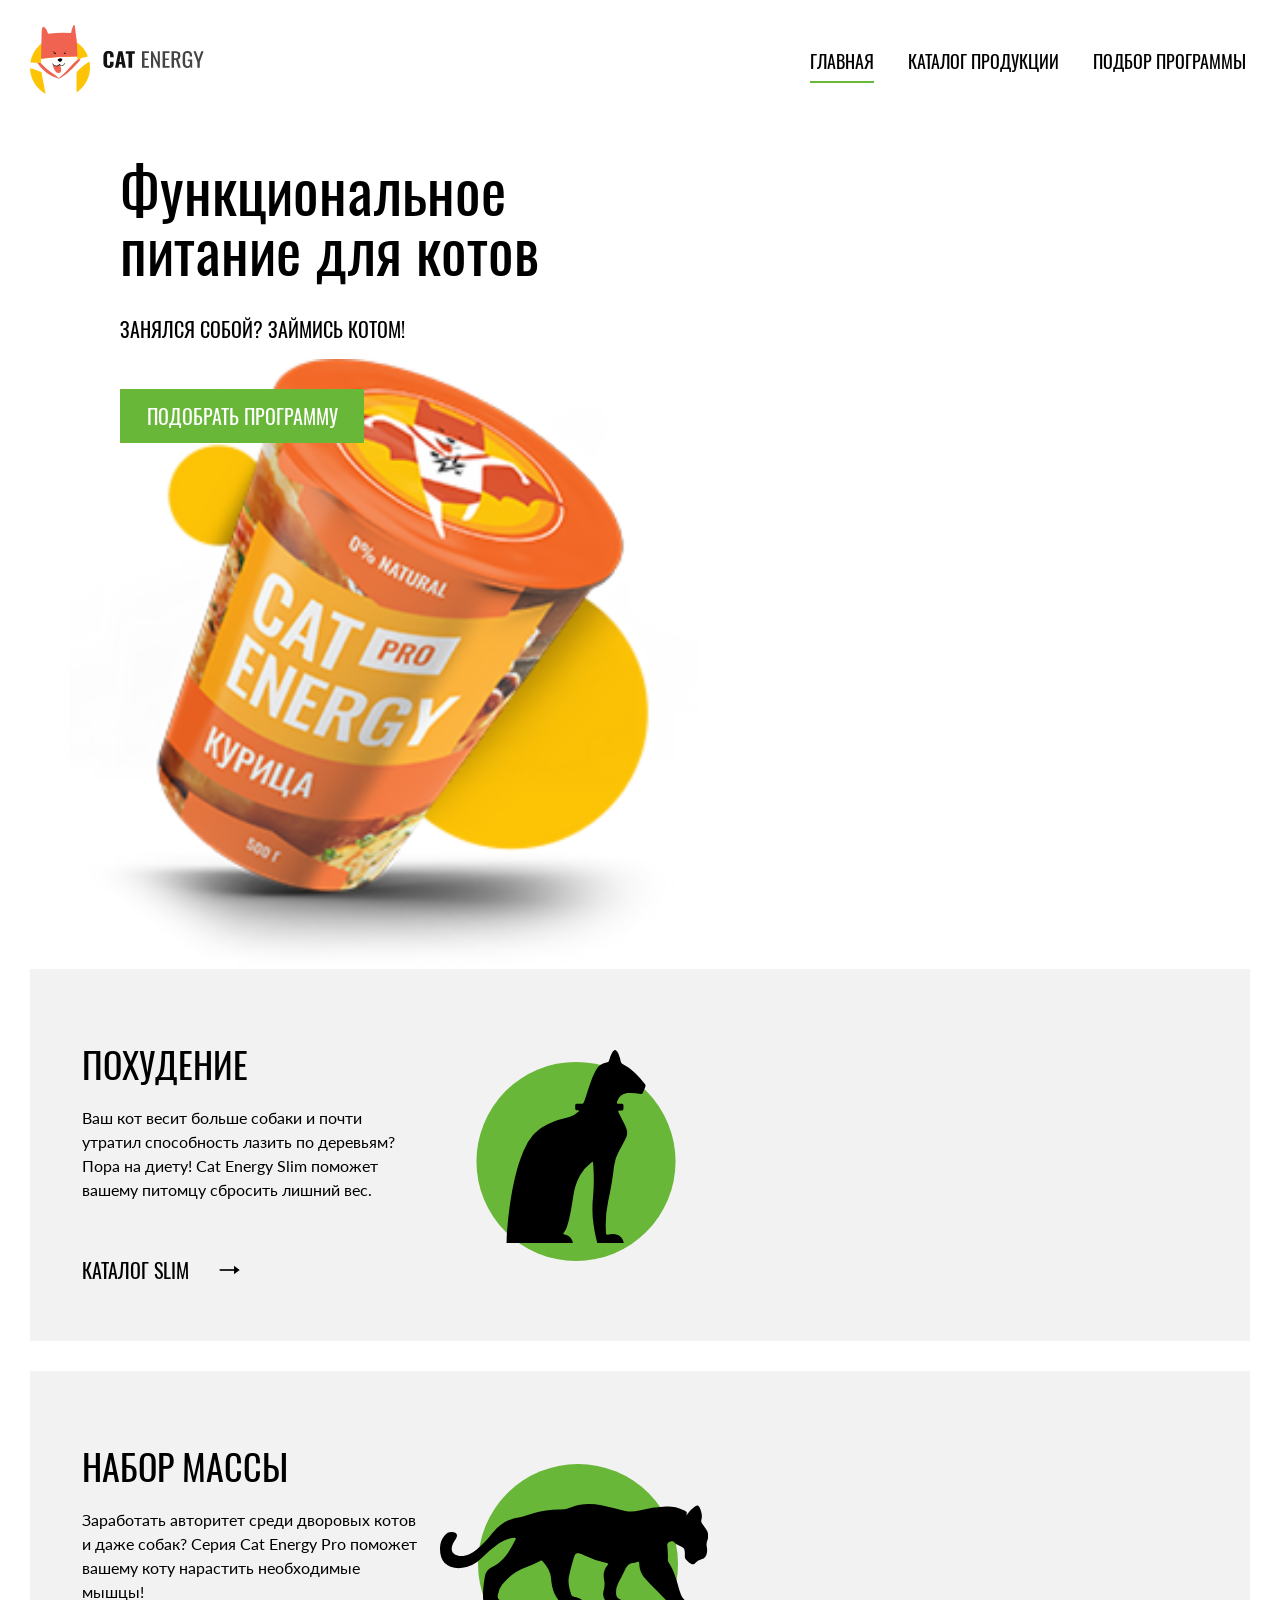
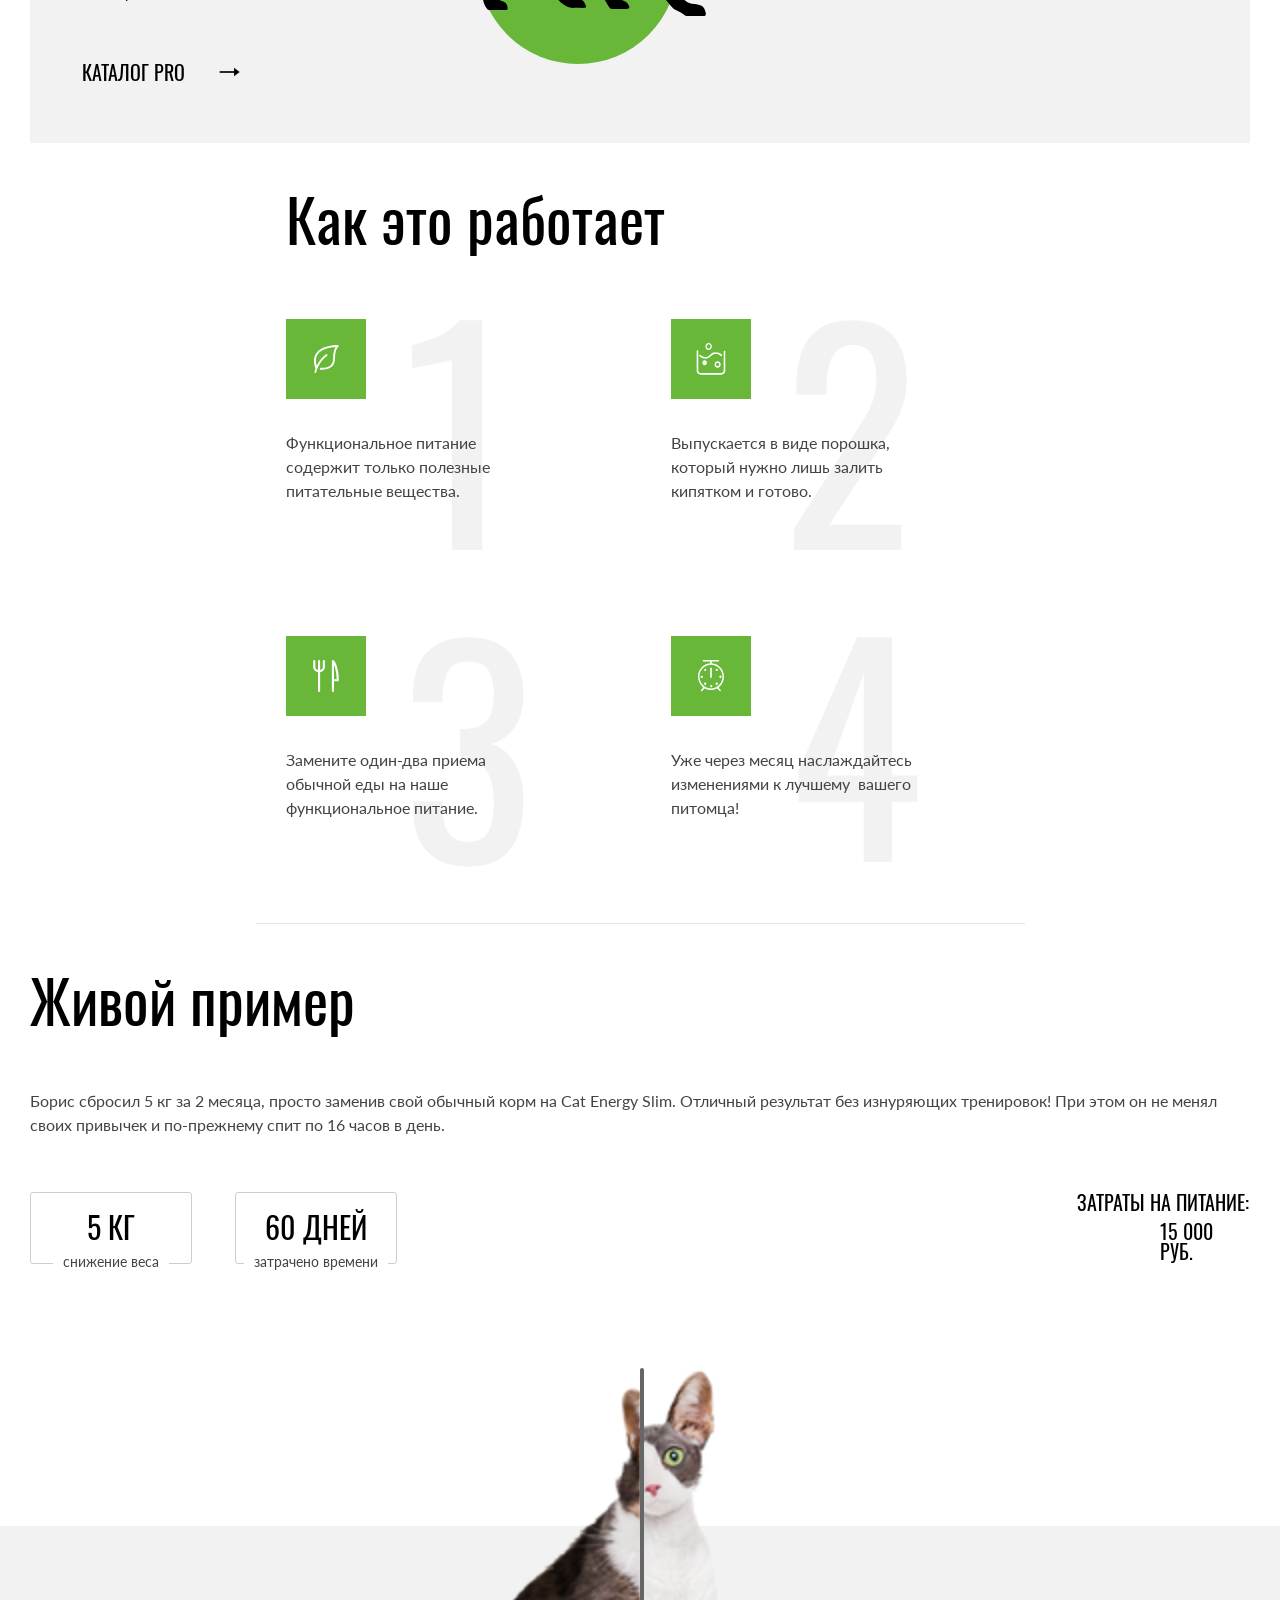
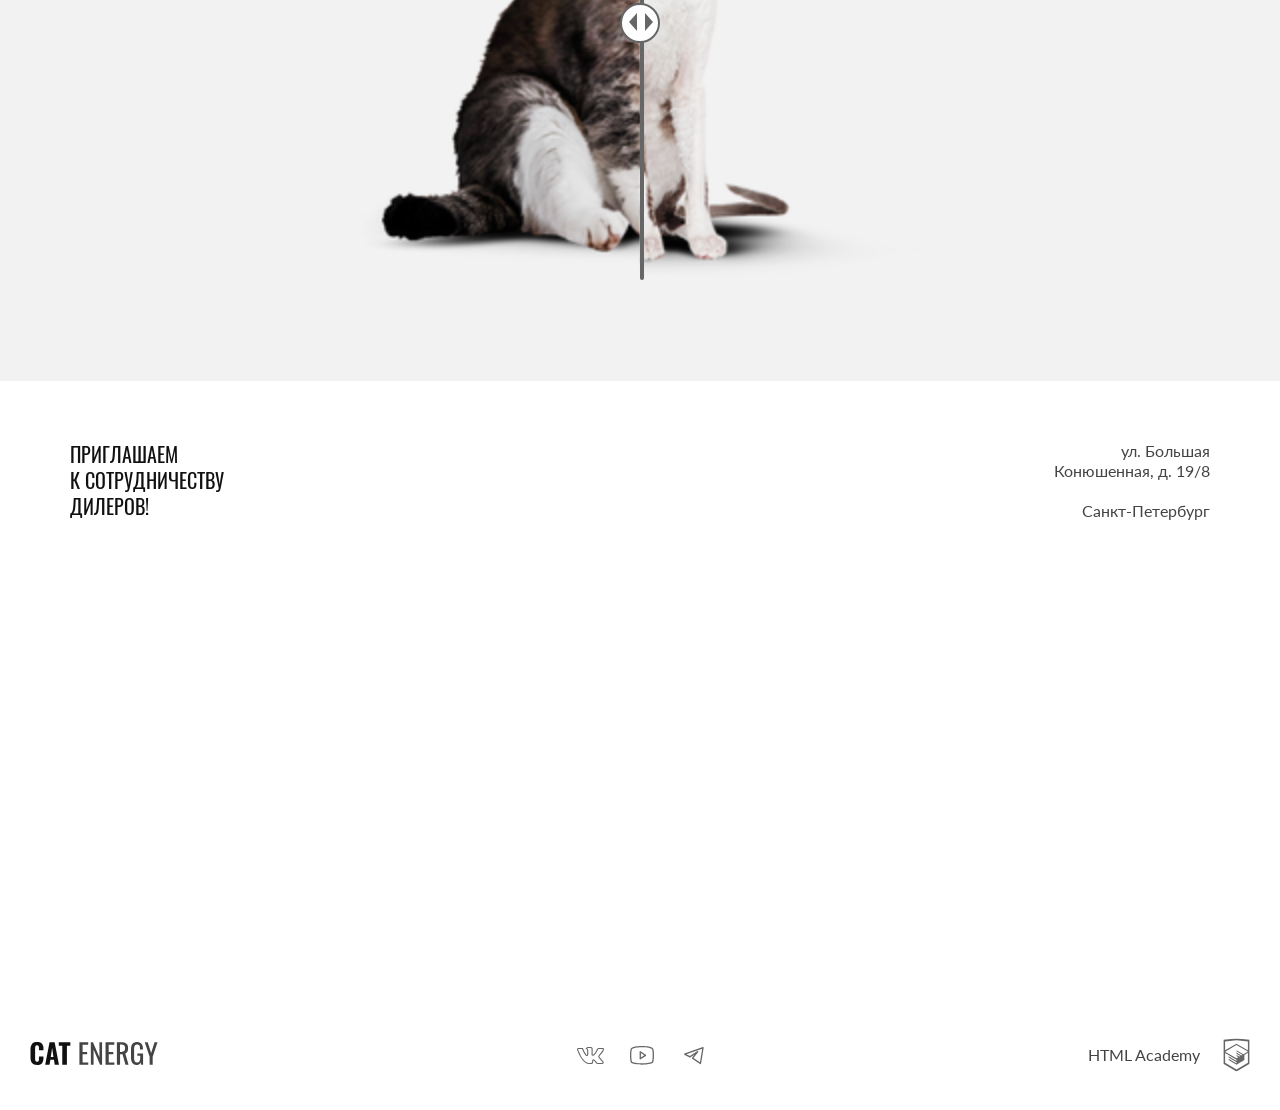
==== commit 63c420b3: "Deploying to gh-pages from @ nastianuk/2347473-cat-energy-31@cf27b4234f84883d31a493de8622ff965b14185" ====
--- a/index.html
+++ b/index.html
@@ -1,5 +1 @@
-<!DOCTYPE html><html class="page" lang="ru"><head><meta charset="UTF-8"><title>Cat Energy</title><meta name="viewport" content="width=device-width,initial-scale=1"><link rel="stylesheet" href="styles/styles.css"><link rel="icon" href="favicon.ico"><link rel="icon" href="favicons/icon.svg" type="image/svg+xml"><link rel="apple-touch-icon" href="favicons/180.png"><link rel="manifest" href="manifest.webmanifest"><script src="scripts/index.js" defer="defer"></script></head><body class="page__body"><header class="main-header"><div class="main-header__wrapper"><nav class="main-nav"><div class="main-nav__logo-wrapper"><a class="main-nav__logo" href="index.html"><picture><source media="(min-width: 1440px)" srcset="images/logo-desktop.svg" type="image/svg+xml" width="70" height="59"><source media="(min-width: 768px)" srcset="images/logo-tablet.svg" type="image/svg+xml" width="60" height="50"><img class="main-nav__logo-image" src="images/logo-mobile.svg" width="33" height="38" alt="Логотип изображение кота"></picture><picture><source media="(min-width: 1440px)" width="118" height="21" type="image/svg+xml" srcset="images/logo-text.svg"><img class="main-nav__logo-text" src="images/logo-text.svg" width="101" height="18" alt="Cat Energy"></picture></a><button class="main-nav__toggle" type="button"><span class="visually-hidden">Открыть меню</span></button> <button class="main-nav__toggle-close main-nav__toggle-close--closed" type="button"><span class="visually-hidden">Закрыть меню</span></button></div><ul class="main-nav__list main-nav__list--nojs"><li class="main-nav__list-item main-nav__list-item--active"><a class="main-nav__list-link" href="index.html">Главная</a></li><li class="main-nav__list-item"><a class="main-nav__list-link" href="catalog.html">Каталог продукции</a></li><li class="main-nav__list-item"><a class="main-nav__list-link" href="#">Подбор программы</a></li></ul></nav></div></header><main class="main-container"><section class="hero-block"><div class="hero-block__wrapper"><h1 class="hero-block__title">Функциональное<br>питание для котов</h1><p class="hero-block__description">Занялся собой? Займись котом!</p><picture><source width="552" height="499" type="image/png" media="(min-width: 1440px)" srcset="images/hero-jar-desktop@2x.png, images/hero-jar-desktop@2x.png 2x"><source width="709" height="609" type="image/png" media="(min-width: 768px)" srcset="images/hero-jar-tablet@1x.png, images/hero-jar-tablet@2x.png 2x"><img class="hero-block__jar-img" src="images/hero-jar-mobile@1x.png" srcset="images/hero-jar-mobile@2x.png 2x" width="280" height="270" alt="Банка с кормом Кэт Энерджи"></picture><a class="hero-block__button" href="#">Подобрать программу</a></div></section><section class="recommendation-catalog"><div class="recommendation-catalog__wrapper"><h2 class="visually-hidden">Предложения из каталога</h2><ul class="recommendation-catalog__list"><li class="recommendation-catalog__list-item"><div class="recommendation-catalog__list-wrapper"><h3 class="recommendation-catalog__title recommendation-catalog__title--slim">Похудение</h3><p class="recommendation-catalog__description">Ваш кот весит больше собаки и почти утратил способность лазить по деревьям? Пора на диету! Cat Energy Slim поможет вашему питомцу сбросить лишний вес.</p><a class="recommendation-catalog__link" href="catalog.html">Каталог Slim</a></div></li><li class="recommendation-catalog__list-item"><div class="recommendation-catalog__list-wrapper recommendation-catalog__list-wrapper--pro"><h3 class="recommendation-catalog__title recommendation-catalog__title--pro">Набор массы</h3><p class="recommendation-catalog__description">Заработать авторитет среди дворовых котов и даже собак? Серия Cat Energy Pro поможет вашему коту нарастить необходимые мышцы!</p><a class="recommendation-catalog__link" href="catalog.html">Каталог Pro</a></div></li></ul></div></section><section class="about-work"><div class="about-work__wrapper"><h2 class="about-work__title title">Как это работает</h2><ul class="about-work__list"><li class="about-work__list-item about-work__list-item--leaf"><p class="about-work__description about-work__description--leaf">Функциональное питание содержит только полезные питательные&nbsp;вещества.</p></li><li class="about-work__list-item about-work__list-item--powder"><p class="about-work__description about-work__description--powder">Выпускается в виде порошка, который нужно лишь залить кипятком и готово.</p></li><li class="about-work__list-item about-work__list-item--eat"><p class="about-work__description about-work__description--eat">Замените один-два приема обычной еды на наше функциональное питание.</p></li><li class="about-work__list-item about-work__list-item--time"><p class="about-work__description about-work__description--time">Уже через месяц наслаждайтесь изменениями к лучшему&nbsp; вашего питомца!</p></li></ul></div></section><section class="example"><div class="example__wrapper"><div class="example__desktop-wrapper"><h2 class="example__title title">Живой пример</h2><p class="example__description">Борис сбросил 5 кг за 2 месяца, просто заменив свой обычный корм на Cat Energy Slim. Отличный результат без&nbsp;изнуряющих тренировок! При этом он не менял своих привычек и по-прежнему спит по 16 часов в день.</p><div class="example__information"><div class="example__number"><p class="example__number-text example__number-text--weight"><span class="example__number-title">5 кг</span> <span class="example__number-description">снижение веса</span></p><p class="example__number-text example__number-text--days"><span class="example__number-title">60 дней</span> <span class="example__number-description">затрачено времени</span></p></div><div class="example__number-money"><p class="example__money-title">Затраты на питание:</p><p class="example__money-description">15 000 руб.</p></div></div></div><div class="example__img-wrapper"><picture><source width="560" height="512" type="image/png" media="(min-width: 768px)" srcset="images/cat-slider-tablet@1x.png, images/cat-slider-tablet@2x.png 2x"><img class="example__img-slider example__img-slider--after" src="images/cat-slider-mobile@1x.png" srcset="images/cat-slider-mobile@2x.png 2x" width="280" height="256" alt="Худенький котик"></picture><button class="example__slider-button" type="button"><span class="visually-hidden">Кнопка слайдера</span></button></div></div></section><section class="address"><div class="address__wrapper"><div class="address__wrapper-text"><h2 class="visually-hidden">Адрес</h2><p class="address__title">Приглашаем к&nbsp;сотрудничеству дилеров!</p><address class="address__text"><p class="address__text-street">ул. Большая Конюшенная, д. 19/8</p><p class="address__text-city">Санкт-Петербург</p></address></div></div><iframe class="address__map" src="https://www.google.com/maps/embed?pb=!1m18!1m12!1m3!1d1998.6036257197857!2d30.320472476728792!3d59.93871916209418!2m3!1f0!2f0!3f0!3m2!1i1024!2i768!4f13.1!3m3!1m2!1s0x4696310fca145cc1%3A0x42b32648d8238007!2z0JHQvtC70YzRiNCw0Y8g0JrQvtC90Y7RiNC10L3QvdCw0Y8g0YPQuy4sIDE5LzgsINCh0LDQvdC60YIt0J_QtdGC0LXRgNCx0YPRgNCzLCAxOTExODY!5e0!3m2!1sru!2sru!4v1716994170282!5m2!1sru!2sru" width="600" height="450" style="border:0;" allowfullscreen="" loading="lazy" referrerpolicy="no-referrer-when-downgrade"></iframe><!-- <picture>
-          <source width="1440" height="400" type="image/png" media="(min-width: 1440px)" srcset="images/map-desktop@1x.png 1x, images/map-desktop@2x.png 2x">
-          <source width="768" height="400" type="image/png" media="(min-width: 768px)" srcset="images/map-tablet@1x.png 1x, images/map-tablet@2x.png 2x">
-          <img class="address__img" src="images/map-mobile@1x.png" srcset="images/map-mobile@2x.png 2x" width="320" height="362" alt="ул. Большая Конюшенная, д. 19/8 Санкт-Петербург">
-        </picture> --></section></main><footer class="main-footer"><div class="main-footer__wrapper"><div class="main-footer__logo-wrapper"><a class="main-footer__logo" href="#"><img class="main-footer__logo-img" src="images/logo-text.svg" width="128" height="24" alt="Логотип Cat Energy"></a></div><div class="main-footer__social-list-wrapper"><ul class="main-footer__social-list"><li class="main-footer__social-item"><a class="main-footer__social-link main-footer__social-link--vkontakte" href="#"><span class="visually-hidden">Вконтакте</span></a></li><li class="main-footer__social-item"><a class="main-footer__social-link main-footer__social-link--youtube" href="#"><span class="visually-hidden">Ютуб</span></a></li><li class="main-footer__social-item"><a class="main-footer__social-link main-footer__social-link--telegram" href="#"><span class="visually-hidden">Телеграм</span></a></li></ul></div><div class="main-footer__html-logo-wrapper"><a class="main-footer__html-logo" href="#"><p class="main-footer__html-text">HTML Academy</p></a><a class="main-footer__html-img" href="#"><p class="visually-hidden">Логотип HTML Academy</p></a></div></div></footer><script src="scripts/index.js"></script></body></html>+<!DOCTYPE html><html class="page" lang="ru"><head><meta charset="UTF-8"><title>Cat Energy</title><meta name="viewport" content="width=device-width,initial-scale=1"><link rel="stylesheet" href="styles/styles.css"><link rel="icon" href="favicon.ico"><link rel="icon" href="favicons/icon.svg" type="image/svg+xml"><link rel="apple-touch-icon" href="favicons/180.png"><link rel="manifest" href="manifest.webmanifest"><script src="scripts/index.js" defer="defer"></script></head><body class="page__body"><header class="main-header"><div class="main-header__wrapper"><nav class="main-nav"><div class="main-nav__logo-wrapper"><a class="main-nav__logo" href="index.html"><picture><source media="(min-width: 1440px)" srcset="images/logo-desktop.svg" type="image/svg+xml" width="70" height="59"><source media="(min-width: 768px)" srcset="images/logo-tablet.svg" type="image/svg+xml" width="60" height="50"><img class="main-nav__logo-image" src="images/logo-mobile.svg" width="33" height="38" alt="Логотип изображение кота"></picture><picture><source media="(min-width: 1440px)" width="118" height="21" type="image/svg+xml" srcset="images/logo-text.svg"><img class="main-nav__logo-text" src="images/logo-text.svg" width="101" height="18" alt="Cat Energy"></picture></a><button class="main-nav__toggle" type="button"><span class="visually-hidden">Открыть меню</span></button> <button class="main-nav__toggle-close main-nav__toggle-close--closed" type="button"><span class="visually-hidden">Закрыть меню</span></button></div><ul class="main-nav__list main-nav__list--nojs"><li class="main-nav__list-item main-nav__list-item--active"><a class="main-nav__list-link" href="index.html">Главная</a></li><li class="main-nav__list-item"><a class="main-nav__list-link" href="catalog.html">Каталог продукции</a></li><li class="main-nav__list-item"><a class="main-nav__list-link" href="#">Подбор программы</a></li></ul></nav></div></header><main class="main-container"><section class="hero-block"><div class="hero-block__wrapper"><h1 class="hero-block__title">Функциональное<br>питание для котов</h1><p class="hero-block__description">Занялся собой? Займись котом!</p><picture><source width="552" height="499" type="image/png" media="(min-width: 1440px)" srcset="images/hero-jar-desktop@2x.png, images/hero-jar-desktop@2x.png 2x"><source width="709" height="609" type="image/png" media="(min-width: 768px)" srcset="images/hero-jar-tablet@1x.png, images/hero-jar-tablet@2x.png 2x"><img class="hero-block__jar-img" src="images/hero-jar-mobile@1x.png" srcset="images/hero-jar-mobile@2x.png 2x" width="280" height="270" alt="Банка с кормом Кэт Энерджи"></picture><a class="hero-block__button" href="#">Подобрать программу</a></div></section><section class="recommendation-catalog"><div class="recommendation-catalog__wrapper"><h2 class="visually-hidden">Предложения из каталога</h2><ul class="recommendation-catalog__list"><li class="recommendation-catalog__list-item"><div class="recommendation-catalog__list-wrapper"><h3 class="recommendation-catalog__title recommendation-catalog__title--slim">Похудение</h3><p class="recommendation-catalog__description">Ваш кот весит больше собаки и почти утратил способность лазить по деревьям? Пора на диету! Cat Energy Slim поможет вашему питомцу сбросить лишний вес.</p><a class="recommendation-catalog__link" href="catalog.html">Каталог Slim</a></div></li><li class="recommendation-catalog__list-item"><div class="recommendation-catalog__list-wrapper recommendation-catalog__list-wrapper--pro"><h3 class="recommendation-catalog__title recommendation-catalog__title--pro">Набор массы</h3><p class="recommendation-catalog__description">Заработать авторитет среди дворовых котов и даже собак? Серия Cat Energy Pro поможет вашему коту нарастить необходимые мышцы!</p><a class="recommendation-catalog__link" href="catalog.html">Каталог Pro</a></div></li></ul></div></section><section class="about-work"><div class="about-work__wrapper"><h2 class="about-work__title title">Как это работает</h2><ul class="about-work__list"><li class="about-work__list-item about-work__list-item--leaf"><p class="about-work__description about-work__description--leaf">Функциональное питание содержит только полезные питательные&nbsp;вещества.</p></li><li class="about-work__list-item about-work__list-item--powder"><p class="about-work__description about-work__description--powder">Выпускается в виде порошка, который нужно лишь залить кипятком и готово.</p></li><li class="about-work__list-item about-work__list-item--eat"><p class="about-work__description about-work__description--eat">Замените один-два приема обычной еды на наше функциональное питание.</p></li><li class="about-work__list-item about-work__list-item--time"><p class="about-work__description about-work__description--time">Уже через месяц наслаждайтесь изменениями к лучшему&nbsp; вашего питомца!</p></li></ul></div></section><section class="example"><div class="example__wrapper"><div class="example__desktop-wrapper"><h2 class="example__title title">Живой пример</h2><p class="example__description">Борис сбросил 5 кг за 2 месяца, просто заменив свой обычный корм на Cat Energy Slim. Отличный результат без&nbsp;изнуряющих тренировок! При этом он не менял своих привычек и по-прежнему спит по 16 часов в день.</p><div class="example__information"><div class="example__number"><p class="example__number-text example__number-text--weight"><span class="example__number-title">5 кг</span> <span class="example__number-description">снижение веса</span></p><p class="example__number-text example__number-text--days"><span class="example__number-title">60 дней</span> <span class="example__number-description">затрачено времени</span></p></div><div class="example__number-money"><p class="example__money-title">Затраты на питание:</p><p class="example__money-description">15 000 руб.</p></div></div></div><div class="example__img-wrapper"><picture><source width="560" height="512" type="image/png" media="(min-width: 768px)" srcset="images/cat-slider-tablet@1x.png, images/cat-slider-tablet@2x.png 2x"><img class="example__img-slider example__img-slider--after" src="images/cat-slider-mobile@1x.png" srcset="images/cat-slider-mobile@2x.png 2x" width="280" height="256" alt="Худенький котик"></picture><button class="example__slider-button" type="button"><span class="visually-hidden">Кнопка слайдера</span></button></div></div></section><section class="address"><div class="address__wrapper"><div class="address__wrapper-text"><h2 class="visually-hidden">Адрес</h2><p class="address__title">Приглашаем к&nbsp;сотрудничеству дилеров!</p><address class="address__text"><p class="address__text-street">ул. Большая Конюшенная, д. 19/8</p><p class="address__text-city">Санкт-Петербург</p></address></div></div><div class="address__map"><script async src="https://api-maps.yandex.ru/services/constructor/1.0/js/?um=constructor%3Aeb95169d0875b9a592414c2d9ed139062ed1d81b51e6aa3d5452f0941bdab761&amp;lang=ru_RU&amp;scroll=true"></script></div></section></main><footer class="main-footer"><div class="main-footer__wrapper"><div class="main-footer__logo-wrapper"><a class="main-footer__logo" href="#"><img class="main-footer__logo-img" src="images/logo-text.svg" width="128" height="24" alt="Логотип Cat Energy"></a></div><div class="main-footer__social-list-wrapper"><ul class="main-footer__social-list"><li class="main-footer__social-item"><a class="main-footer__social-link main-footer__social-link--vkontakte" href="#"><span class="visually-hidden">Вконтакте</span></a></li><li class="main-footer__social-item"><a class="main-footer__social-link main-footer__social-link--youtube" href="#"><span class="visually-hidden">Ютуб</span></a></li><li class="main-footer__social-item"><a class="main-footer__social-link main-footer__social-link--telegram" href="#"><span class="visually-hidden">Телеграм</span></a></li></ul></div><div class="main-footer__html-logo-wrapper"><a class="main-footer__html-logo" href="https://htmlacademy.ru/intensive/adaptive"><p class="main-footer__html-text">HTML Academy</p></a><a class="main-footer__html-img" href="https://htmlacademy.ru/intensive/adaptive"><p class="visually-hidden">Логотип HTML Academy</p></a></div></div></footer><script src="scripts/index.js"></script></body></html>
--- a/styles/styles.css
+++ b/styles/styles.css
@@ -1 +1 @@
-@font-face{font-family:Lato;font-weight:400;font-style:normal;src:url(../fonts/lato/Lato-Regular.woff2)format("woff2");font-display:swap}@font-face{font-family:Oswald;font-weight:400;font-style:normal;src:url(../fonts/oswald/oswaldregular.woff2)format("woff2");font-display:swap}*,:before,:after{box-sizing:border-box}body{margin:0;padding:0;font-family:Lato,sans-serif}img{object-fit:contain;max-width:100%;height:auto}.visually-hidden{white-space:nowrap;-webkit-clip-path:inset(100%);clip-path:inset(100%);clip:rect(0 0 0 0);border:0;width:1px;height:1px;margin:-1px;padding:0;position:absolute;overflow:hidden}.title{color:#000;font-family:Oswald,sans-serif;font-size:36px;font-weight:400;line-height:40px}.page{background-color:#fff;height:100%}.main-header{min-height:39px;margin:0 auto}@media (width<=767px){.main-header--catalog{border-bottom:1px solid #d9d9d9}}.main-header--catalog:after,.main-header--catalog:before{display:none}@media (width>=1440px){.main-header{width:100%;padding:55px 110px 0;position:relative}.main-header:after,.main-header:before{content:"";z-index:-1;background-color:#69b738d9;width:50%;height:694px;position:absolute;top:0;right:0}.main-header:before{z-index:-1;background-color:#69b738d9}.main-header:after{z-index:-2;background-image:url(../images/index-background-desktop@1x.jpg);background-position:50%;background-repeat:no-repeat;background-size:cover;top:0}}.main-header__wrapper{margin:0}@media (width>=768px){.main-header__wrapper{margin:25px 30px 0}}@media (width>=1440px){.main-header__wrapper{margin:0}}.main-nav{flex-direction:column;justify-content:space-between;min-width:279px;margin:0 auto;display:flex;position:relative}@media (width>=768px){.main-nav{flex-direction:row;align-items:center;min-width:704px}}@media (width>=1440px){.main-nav{min-width:1220px}}.main-nav__list{margin:0;padding:0;list-style:none}@media (width<=767px){.main-nav__list{z-index:2;background-color:#fff;width:100%;position:absolute;top:100%;left:0;right:0}}.main-nav__list-link{color:#000;text-transform:uppercase;width:100%;font-family:Oswald,sans-serif;font-size:20px;line-height:20px;text-decoration:none}@media (width>=768px){.main-nav__list-link{font-size:18px;line-height:24px}}@media (width>=1440px){.main-nav__list-link{font-size:20px;line-height:20px}}@media (width>=768px){.main-nav__list-link:hover{opacity:.6}.main-nav__list-link:focus{opacity:.3}}@media (width>=1440px){.main-nav__list-link{color:#fff}.main-nav__list-link--catalog{color:#000}}.main-nav__toggle{z-index:2;cursor:pointer;background-color:#0000;background-image:url(../icons/stack.svg#open-mobile);background-repeat:no-repeat;border:none;align-items:center;width:24px;height:24px;display:block;position:absolute;top:23px;right:20px}.main-nav__toggle--opened{display:none}.main-nav__toggle-close{z-index:2;cursor:pointer;background-color:#0000;background-image:url(../icons/stack.svg#close-menu);background-repeat:no-repeat;border:none;align-items:center;width:24px;height:24px;display:block;position:absolute;top:23px;right:20px}.main-nav__toggle-close--closed,.main-nav__list--nojs{display:none}@media (width>=768px){.main-nav__list{flex-direction:row;justify-content:space-between;min-width:436px;margin-right:4px;display:flex}.main-nav__toggle{display:none}}@media (width>=1440px){.main-nav__list{width:475px}}@media (width>=768px){.main-nav__list-item--active:after{content:"";background-color:#68b738;width:100%;height:2px;display:inline-block;position:absolute;bottom:-10px;left:0}}@media (width>=1440px){.main-nav__list-item--active:after{background-color:#fff;bottom:-12px}}.main-nav__list-item{text-align:center;border-top:1px solid #e6e6e6;padding:22px 0 20px;position:relative}@media (width>=768px){.main-nav__list-item{border:none;padding:0}}.main-nav__logo{align-items:center;display:flex}@media (width>=1440px){.main-nav__logo:hover{opacity:.8}.main-nav__logo:active{opacity:.6}}@media (width<=767px){.main-nav__logo-wrapper{margin:13px 20px 10px}}.main-nav__logo-text{margin-left:56px}@media (width>=768px){.main-nav__logo-text{margin-left:13px}}@media (width>=1440px){.main-nav__logo-text{margin-left:14px}}.main-nav__list--catalog .main-nav__list-item--active:after{content:"";background-color:#68b738;width:100%;height:2px;display:inline-block;position:absolute;bottom:-10px;left:0}.main-container{flex-grow:1}@media (width<=767px){.hero-block{position:relative}.hero-block:after,.hero-block:before{content:"";z-index:-1;background-color:#69b738d9;width:100%;height:302px;position:absolute;top:0;left:0;right:0}.hero-block:after{z-index:-2;background-image:url(../images/index-background-mobile@1x.jpg);background-position:50%;background-repeat:no-repeat;background-size:cover;top:0}}.hero-block__wrapper{margin:0 20px;position:relative}@media (width>=768px){.hero-block__wrapper{min-height:810px}}@media (width>=1440px){.hero-block__wrapper{min-height:609px;padding-top:107px}}.hero-block__title{color:#fff;text-align:center;margin:0 0 25px;padding-top:27px;font-family:Oswald,sans-serif;font-size:36px;font-weight:400;line-height:36px}@media (width>=768px){.hero-block__title{color:#000;text-align:left;margin:62px 0 40px 100px;padding:0;font-size:60px;line-height:60px}}@media (width>=1440px){.hero-block__title{margin:0 0 40px 170px}}.hero-block__description{color:#fff;text-transform:uppercase;text-align:center;margin:0 0 29px;font-family:Oswald,sans-serif;font-size:14px;font-weight:400;line-height:14px}@media (width>=768px){.hero-block__description{color:#000;text-align:left;margin:0 0 0 100px;font-size:20px;line-height:20px}}@media (width>=1440px){.hero-block__description{margin-left:170px}}.hero-block__button{color:#fff;text-transform:uppercase;text-align:center;background-color:#68b738;width:280px;min-height:40px;margin:0 auto;padding:10px 0;font-family:Oswald,sans-serif;font-size:16px;font-weight:400;line-height:20px;text-decoration:none;display:block}@media (width>=768px){.hero-block__button{width:244px;margin:50px 0 0 100px;padding:14px 0;font-size:20px;line-height:26px}}@media (width>=1440px){.hero-block__button{margin:52px 0 0 170px}}.hero-block__jar-img{width:280px;height:270px;margin:0 auto 3px;display:block}@media (width>=768px){.hero-block__jar-img{z-index:-1;width:709px;height:609px;display:block;position:absolute;top:200px;left:10px}}@media (width>=1440px){.hero-block__jar-img{width:552px;height:499px;display:block;position:absolute;top:26px;left:537px}}.recommendation-catalog__wrapper{margin:20px auto;padding:0 20px}@media (width>=768px){.recommendation-catalog__wrapper{margin:0 auto 45px;padding:0 30px}}@media (width>=1440px){.recommendation-catalog__wrapper{margin:50px auto 73px;padding:0 110px}}.recommendation-catalog__list{margin:0;padding:0;list-style:none}@media (width>=1440px){.recommendation-catalog__list{grid-template-columns:1fr 1fr;column-gap:80px;display:grid}}.recommendation-catalog__title{text-transform:uppercase;color:#000;margin:0 0 30px 70px;font-family:Oswald,sans-serif;font-size:24px;font-weight:400;line-height:37px;position:relative}@media (width>=768px){.recommendation-catalog__title{margin:0 0 24px;font-size:36px;line-height:36px}}@media (width>=1440px){.recommendation-catalog__title{margin:0 0 73px 162px}}.recommendation-catalog__title:before{content:"";background-image:url(../icons/stack.svg#cat-slim);background-repeat:no-repeat;background-size:50px 53px;width:50px;height:53px;display:block;position:absolute;top:-9px;left:-69px}@media (width>=768px){.recommendation-catalog__title:before{background-size:200px 211px;width:200px;height:211px;top:4px;left:394px}}@media (width>=1440px){.recommendation-catalog__title:before{background-size:100px 106px;width:100px;height:106px;top:-35px;left:-162px}}.recommendation-catalog__title--pro:before{background-image:url(../icons/stack.svg#cat-pro);background-size:67px 50px;width:67px;height:50px;top:-6px;left:-78px}@media (width>=768px){.recommendation-catalog__title--pro:before{background-size:268px 200px;width:268px;height:200px;top:16px;left:358px}}@media (width>=1440px){.recommendation-catalog__title--pro:before{background-size:134px 100px;width:134px;height:100px;top:-30px;left:-180px}}.recommendation-catalog__description{color:#000;margin:0 0 40px;font-family:Lato,sans-serif;font-size:14px;font-weight:400;line-height:18px}@media (width>=768px){.recommendation-catalog__description{max-width:340px;margin:0 0 60px;font-size:16px;line-height:24px}}@media (width>=1440px){.recommendation-catalog__description{min-width:457px;margin-bottom:35px}}.recommendation-catalog__link{text-transform:uppercase;color:#000;text-align:center;font-family:Oswald,sans-serif;font-size:16px;font-weight:400;line-height:16px;text-decoration:none;position:relative}@media (width>=768px){.recommendation-catalog__link{font-size:20px}}.recommendation-catalog__link:after{content:"";background-color:#000;width:35px;height:10px;display:block;position:absolute;top:8px;left:95px;-webkit-mask-image:url(../icons/stack.svg#arrow);mask-image:url(../icons/stack.svg#arrow);-webkit-mask-position:100%;mask-position:100%;-webkit-mask-size:32px 10px;mask-size:32px 10px;-webkit-mask-repeat:no-repeat;mask-repeat:no-repeat}@media (width>=768px){.recommendation-catalog__link:after{top:10px;left:132px}}@media (width<=767px){.recommendation-catalog__link:before{content:"";background-color:#d9d9d9;width:240px;height:1px;position:absolute;top:-15px}}.recommendation-catalog__list-item{background-color:#f2f2f2;margin:0 0 20px;padding:30px 20px 20px}.recommendation-catalog__list-item:last-child{margin-bottom:0}@media (width>=768px){.recommendation-catalog__list-item{min-height:372px;margin:0 0 30px;padding:77px 0 53px 52px}}@media (width>=1440px){.recommendation-catalog__list-item{flex-direction:row;width:570px;margin:0;padding:77px 77px 59px 52px;display:flex}}.about-work{margin:0 auto;padding:0 20px 49px}@media (width>=768px){.about-work{border-bottom:1px solid #e6e6e6;padding:0 30px 9px}}@media (width>=1440px){.about-work{border:none;padding:0 110px}}.about-work__list{margin:0;padding:0 0 0 80px;list-style:none}@media (width>=768px){.about-work__list{grid-template-columns:1fr 1fr;gap:37px 137px;padding:0 76px 37px 0;display:grid}}@media (width>=1440px){.about-work__list{grid-column-gap:77px;grid-template-columns:1fr 1fr 1fr 1fr;padding:0;display:grid}}.about-work__description{color:#444;margin:0;font-family:Lato,sans-serif;font-size:14px;font-weight:400;line-height:18px;position:relative}@media (width<=767px){.about-work__description{align-items:center;height:60px;display:flex}}@media (width>=768px){.about-work__description{width:242px;font-size:16px;line-height:24px}}@media (width>=1440px){.about-work__description--leaf{width:201px}}.about-work__description:before{content:"";background-color:#68b738;background-position:50%;background-repeat:no-repeat;width:60px;height:60px;display:block;position:absolute;left:-80px}@media (width>=768px){.about-work__description:before{background-size:80px 80px;width:80px;height:80px;top:-112px;left:0}}.about-work__description--leaf:before{background-image:url(../icons/stack.svg#leaf);background-size:30px 32px}.about-work__description--powder:before{background-image:url(../icons/stack.svg#powder);background-size:30px 32px}.about-work__description--eat:before{background-image:url(../icons/stack.svg#eat);background-size:30px 32px}.about-work__description--time:before{background-image:url(../icons/stack.svg#time);background-size:30px 32px}.about-work__title{margin:0 0 40px}@media (width>=768px){.about-work__title{margin:0 0 32px;font-size:60px;line-height:60px}}.about-work__list-item{margin:0 0 20px;position:relative}.about-work__list-item:last-child{margin-bottom:0}@media (width>=768px){.about-work__list-item{min-height:280px;margin:0;padding-top:151px}.about-work__list-item--leaf{background-image:url(../icons/stack.svg#leaf-background);background-position:105px 40px;background-repeat:no-repeat;background-size:112px 230px;width:230px}.about-work__list-item--powder{background-image:url(../icons/stack.svg#powder-background);background-position:112px 40px;background-repeat:no-repeat;background-size:134px 230px;width:246px}.about-work__list-item--eat{background-image:url(../icons/stack.svg#eat-background);background-position:115px 40px;background-repeat:no-repeat;background-size:134px 230px;width:247px}.about-work__list-item--time{background-image:url(../icons/stack.svg#time-background);background-position:120px 40px;background-repeat:no-repeat;background-size:134px 225px;width:248px}}.example__wrapper{margin:0 20px}@media (width>=768px){.example__wrapper{margin:0 30px}}@media (width>=1440px){.example__wrapper{flex-direction:row;justify-content:space-between;margin:0 110px;display:flex}.example__desktop-wrapper{width:436px}}.example{background-color:#eaeaea;padding:25px 0 40px}@media (width>=768px){.example{background:linear-gradient(#fff 57%,#f2f2f2 0%);padding:45px 0 101px}}@media (width>=1440px){.example{background:linear-gradient(#fff 22%,#f2f2f2 0%);margin-top:69px;padding:0}}.example__title{margin:0 0 40px}@media (width>=768px){.example__title{margin-bottom:60px;font-size:60px;line-height:60px}}.example__description{color:#444;margin:0 0 20px;font-family:Lato,sans-serif;font-size:14px;font-weight:400;line-height:18px}@media (width>=768px){.example__description{margin:60px 0 55px;font-size:16px;line-height:24px}}@media (width>=1440px){.example__description{margin:146px 0 69px}}.example__number-title{color:#000;text-transform:uppercase;text-align:center;min-width:124px;min-height:56px;margin:0;padding:16px;font-family:Oswald,sans-serif;font-size:24px;font-weight:400;line-height:24px}@media (width>=768px){.example__number-title{min-width:162px;min-height:72px;font-size:30px;line-height:37px}}.example__number-description{color:#444;text-align:center;z-index:1;background-color:#eaeaea;max-width:77px;margin:-9px 0 0;padding:0 6px;font-family:Lato,sans-serif;font-size:12px;font-weight:400;line-height:12px}@media (width>=768px){.example__number-description{background-color:#fff;max-width:none;padding:0 10px;font-size:14px;line-height:14px}}@media (width>=1440px){.example__number-description{background-color:#f2f2f2}}.example__money-title{color:#000;text-transform:uppercase;text-align:center;margin:20px 0;font-family:Oswald,sans-serif;font-size:14px;font-weight:400;line-height:20px}@media (width>=768px){.example__money-title{margin:0;font-size:20px}}@media (width>=1440px){.example__money-title{text-align:left;width:174px}}.example__money-description{color:#000;text-transform:uppercase;margin:20px 0 0 4px;font-family:Oswald,sans-serif;font-size:14px;font-weight:400;line-height:20px}@media (width>=768px){.example__money-description{margin:9px 0 0 84px;font-size:20px}}@media (width>=1440px){.example__money-description{text-align:left;margin:0}}.example__slider-button{background-color:#666;border:none;border-radius:2px;width:4px;height:256px;padding:0;display:block;position:absolute;left:50%}.example__slider-button:before{content:"";background-color:#fff;border:2px solid #666;border-radius:50%;width:40px;height:40px;display:block;position:absolute;top:108px;left:-20px}@media (width>=768px){.example__slider-button:before{top:235px}}.example__slider-button:after{content:"";background-color:#666;width:24px;height:18px;display:block;position:absolute;top:120px;left:-11px;-webkit-mask-image:url(../icons/stack.svg#gallery-arrows);mask-image:url(../icons/stack.svg#gallery-arrows);-webkit-mask-position:50%;mask-position:50%;-webkit-mask-size:24px 18px;mask-size:24px 18px;-webkit-mask-repeat:no-repeat;mask-repeat:no-repeat}@media (width>=768px){.example__slider-button{height:512px}.example__slider-button:after{top:245px}}.example__number{flex-direction:row;justify-content:space-between;display:flex}@media (width>=768px){.example__number{min-width:367px}}.example__number-text{flex-direction:column;align-items:center;margin:0;display:flex;position:relative}.example__number-text:after{content:"";border:1px solid #cdcdcd;border-radius:3px;width:124px;min-height:56px;position:absolute}@media (width>=768px){.example__number-text:after{width:162px;min-height:72px}}.example__img-wrapper{min-height:256px;position:relative}@media (width>=768px){.example__img-wrapper{min-height:512px}}@media (width>=1440px){.example__img-wrapper{width:560px}}.example__img-slider{margin:0 auto;position:absolute;inset:0}@media (width>=768px){.example__information{flex-direction:row;justify-content:space-between;margin-bottom:99px;display:flex}}@media (width>=1440px){.example__information{flex-direction:column;max-width:366px;margin-bottom:75px}}.example__number-money{flex-direction:row;justify-content:center;display:flex}@media (width>=768px){.example__number-money{flex-direction:column;justify-content:center;max-width:174px;max-height:47px;margin-top:11px}}@media (width>=1440px){.example__number-money{flex-direction:row;justify-content:space-between;max-width:327px;margin-top:55px}}.address{position:relative}.address__wrapper{background-color:#f2f2f2;margin:0 auto;padding:26px 20px}@media (width>=768px){.address__wrapper{padding:60px 70px}}@media (width>=1440px){.address__wrapper{background-color:#fff;min-width:407px;padding:60px 79px;position:absolute;top:95px;left:110px}}.address__title{color:#111;text-transform:uppercase;margin:0;font-family:Oswald,sans-serif;font-size:16px;font-weight:400;line-height:20px}@media (width>=768px){.address__title{width:163px;font-size:20px;line-height:26px}}@media (width>=1440px){.address__title{width:163px;font-size:20px;line-height:26px}}.address__text-street{color:#444;min-width:140px;margin:0;font-family:Lato,sans-serif;font-size:14px;font-style:normal;font-weight:400;line-height:20px}@media (width>=768px){.address__text-street{text-align:right;width:157px;margin-bottom:20px;font-size:16px}}@media (width>=1440px){.address__text-street{text-align:left}}.address__text-city{color:#444;margin:0;font-family:Lato,sans-serif;font-size:14px;font-style:normal;font-weight:400;line-height:20px}@media (width>=768px){.address__text-city{text-align:right;width:157px;font-size:16px}}@media (width>=1440px){.address__text-city{text-align:left}}.address__map{border:none;width:100%;height:362px;display:block}@media (width>=768px){.address__map{height:400px}}.address__wrapper-text{flex-direction:row;justify-content:space-between;display:flex}@media (width>=1440px){.address__wrapper-text{min-width:407px}}.main-footer__wrapper{margin:0 auto;padding:40px 20px}@media (width>=768px){.main-footer__wrapper{flex-direction:row;justify-content:space-between;align-items:center;padding:57px 30px;display:flex}}@media (width>=1440px){.main-footer__wrapper{padding:66px 110px}}.main-footer__social-list{flex-direction:row;justify-content:space-between;width:132px;margin:0 auto;padding:20px 0;list-style:none;display:flex}@media (width>=768px){.main-footer__social-list{padding:0}}.main-footer__social-list-wrapper{border-top:1px solid #d9d9d9;border-bottom:1px solid #d9d9d9}@media (width>=768px){.main-footer__social-list-wrapper{border:none;margin-left:37px}}.main-footer__social-link{background-position:50%;background-repeat:no-repeat;min-width:28px;min-height:22px;display:block}.main-footer__social-link--vkontakte{background-color:#666;-webkit-mask-image:url(../icons/stack.svg#vkontakte);mask-image:url(../icons/stack.svg#vkontakte);-webkit-mask-size:28px 22px;mask-size:28px 22px;-webkit-mask-repeat:no-repeat;mask-repeat:no-repeat}.main-footer__social-link--youtube{background-color:#666;-webkit-mask-image:url(../icons/stack.svg#youtube);mask-image:url(../icons/stack.svg#youtube);-webkit-mask-size:28px 22px;mask-size:28px 22px;-webkit-mask-repeat:no-repeat;mask-repeat:no-repeat}.main-footer__social-link--telegram{background-color:#666;-webkit-mask-image:url(../icons/stack.svg#telegram);mask-image:url(../icons/stack.svg#telegram);-webkit-mask-size:28px 22px;mask-size:28px 22px;-webkit-mask-repeat:no-repeat;mask-repeat:no-repeat}.main-footer__html-img{background-color:#666;background-position:50%;background-repeat:no-repeat;min-width:27px;min-height:34px;display:block;-webkit-mask-image:url(../icons/stack.svg#logo-html);mask-image:url(../icons/stack.svg#logo-html);-webkit-mask-size:27px 34px;mask-size:27px 34px;-webkit-mask-repeat:no-repeat;mask-repeat:no-repeat}.main-footer__html-text{color:#444;margin:0;font-family:Lato,sans-serif;font-size:16px;font-weight:400;line-height:20px}.main-footer__html-logo{text-decoration:none}.main-footer__logo-wrapper{text-align:center;margin-bottom:17px;display:block}@media (width>=768px){.main-footer__logo-wrapper{margin:0}}.main-footer__html-logo-wrapper{justify-content:space-between;align-items:center;margin-top:20px;display:flex}@media (width>=768px){.main-footer__html-logo-wrapper{width:162px;margin:0}}.catalog-container{background-color:#fff}.catalog-cards__wrapper{margin:27px 0 25px}@media (width>=768px){.catalog-cards__wrapper{margin-bottom:89px}}@media (width>=1440px){.catalog-cards__wrapper{margin-bottom:92px}}.catalog-cards__title{margin:0 20px 37px}@media (width>=768px){.catalog-cards__title{margin:65px 30px 84px;font-size:60px;line-height:60px}}@media (width>=1440px){.catalog-cards__title{margin:74px 110px 84px}}.catalog-cards__list{grid-template-columns:1fr;gap:0;margin:0;padding:0;list-style:none;display:grid}@media (width>=768px){.catalog-cards__list{grid-template-columns:1fr 1fr;gap:63px 60px;margin:0 30px}}@media (width>=1440px){.catalog-cards__list{grid-template-columns:1fr 1fr 1fr 1fr;gap:63px 80px;margin:0 110px}}.catalog-cards__item{border-top:1px solid #f2f2f2;flex-wrap:wrap;justify-content:space-between;padding:20px 20px 25px;display:flex}@media (width>=768px){.catalog-cards__item{background-image:linear-gradient(#fff 81px,#f2f2f2 81px);border:none;padding:8px 36px 40px;display:block}}@media (width>=1440px){.catalog-cards__item{width:245px;padding:19px 38px 40px}}.catalog-cards__item:last-of-type{border-bottom:1px solid #f2f2f2}@media (width>=768px){.catalog-cards__item:last-of-type{background-image:none;border:2px solid #f2f2f2}}.card__title--more:before{content:"";background-image:url(../icons/stack.svg#plus);background-repeat:no-repeat;background-size:30px 30px;width:30px;height:30px;margin:0 auto 23px;display:block}@media (width>=768px){.card__title--more:before{background-size:60px 60px;width:60px;height:60px;margin:0 auto 50px}}@media (width>=1440px){.card__title--more:before{margin:0 55px 45px}}.card__list{margin:0;padding:0;list-style:none}.card__title{color:#222;text-transform:uppercase;width:76px;margin:0 0 13px;font-family:Oswald,sans-serif;font-size:16px;font-weight:400;line-height:20px}@media (width>=768px){.card__title{text-align:center;width:135px;margin:0 57px 20px;font-size:20px;line-height:24px}}@media (width>=1440px){.card__title{margin:0 15px 30px;line-height:21px}}.card__definition{color:#444;margin:0;font-family:Lato,sans-serif;font-size:12px;font-weight:400;line-height:16px}@media (width>=768px){.card__definition{font-size:16px}}.card__value{color:#444;margin:0;font-family:Lato,sans-serif;font-size:12px;font-weight:400;line-height:16px}@media (width>=768px){.card__value{font-size:16px}}.card__button{text-transform:uppercase;color:#fff;text-align:center;background-color:#68b738;width:100%;height:40px;margin-top:9px;padding:10px 0;font-family:Oswald,sans-serif;font-size:16px;font-weight:400;line-height:20px;text-decoration:none;display:block}@media (width>=768px){.card__button{width:248px;height:39px;margin:33px auto 0;padding:9px 0}}@media (width>=1440px){.card__button{width:168px;height:40px;margin-top:36px}}.card__button--more{text-transform:uppercase;color:#444;background-color:#f2f2f2;border:none;margin-top:21px;font-family:Oswald,sans-serif;font-size:16px;font-weight:400;line-height:20px;text-decoration:none}@media (width>=768px){.card__button--more{margin-top:82px}}@media (width>=1440px){.card__button--more{margin-top:95px}}.card__img{width:140px;height:112px;margin:0}@media (width>=768px){.card__img{width:168px;height:200px;margin:0 42px 30px}}@media (width>=1440px){.card__img{width:172px;height:196px;margin:0 0 12px}}.card__wrapper{width:140px}@media (width>=768px){.card__wrapper{width:auto}}@media (width>=1440px){.card__wrapper{width:169px}}.card__item{flex-direction:row;justify-content:space-between;width:140px;display:flex}@media (width>=768px){.card__item{border-bottom:1px solid #cdcdcd;width:100%;margin:0 0 9px;padding-bottom:6px}}@media (width>=1440px){.card__item{padding-bottom:7px}}.card__text{color:#444;margin:0 auto;font-family:Lato,sans-serif;font-size:12px;font-weight:400;line-height:16px}@media (width>=768px){.card__text{text-align:center;width:170px;margin-top:23px;font-size:16px;line-height:18px}}.card__title--more{text-align:center;text-transform:uppercase;width:204px;margin:0 auto 8px}@media (width>=768px){.card__title--more{margin:45px auto 0}}@media (width>=1440px){.card__title--more{width:170px}}@media (width>=768px){.catalog-cards__item--more{margin-top:84px;padding:0 37px 35px}}.additionally{border-top:2px solid #68b738;margin:33px auto 50px}@media (width>=768px){.additionally{margin-bottom:93px}}@media (width>=1440px){.additionally{margin-bottom:110px}}.additionally__wrapper{margin:0 auto}@media (width>=1440px){.additionally__wrapper{flex-direction:row;justify-content:space-between;margin:0 110px;display:flex}}.additionally__list{margin:33px 20px 35px;padding:0;list-style:none}@media (width>=768px){.additionally__list{margin:0 30px 68px}}@media (width>=1440px){.additionally__list{width:896px;margin:80px 0 0}}.additionally__title{color:#000;z-index:-1;background-color:#fff;width:283px;margin:-10px 0 0;padding:0 0 0 20px;font-family:Oswald,sans-serif;font-size:24px;font-weight:400;line-height:24px}@media (width>=768px){.additionally__title{text-align:center;width:380px;margin:-16px 0 80px 30px;padding:0;font-size:32px;line-height:32px}}@media (width>=1440px){.additionally__title{width:456px;margin:-20px 0 0 73px;font-size:40px;line-height:40px}}.additionally__item-title{text-transform:uppercase;color:#222;margin:0 0 12px;font-family:Oswald,sans-serif;font-size:16px;font-weight:400;line-height:16px}@media (width>=768px){.additionally__item-title{margin-bottom:25px;font-size:20px;line-height:20px}}@media (width>=1440px){.additionally__item-title{width:161px;margin:0 164px 0 0;padding-top:10px}}.additionally__item-mass{color:#444;margin:0 0 15px;font-family:Lato,sans-serif;font-size:14px;font-weight:400;line-height:14px}@media (width>=768px){.additionally__item-mass{margin-bottom:21px;font-size:16px;line-height:20px}}@media (width>=1440px){.additionally__item-mass{margin:0;padding-top:13px}}.additionally__item-price{color:#444;margin:0;font-family:Lato,sans-serif;font-size:14px;font-weight:400;line-height:14px}@media (width>=768px){.additionally__item-price{font-size:16px;line-height:20px}}@media (width>=1440px){.additionally__item-price{padding-top:13px}}.additionally__button{text-transform:uppercase;color:#fff;text-align:center;background-color:#68b738;width:100%;height:40px;padding:10px 0 0;font-family:Oswald,sans-serif;font-size:16px;font-weight:400;line-height:20px;text-decoration:none;display:block}@media (width>=1440px){.additionally__button{width:244px}}.additionally__card{background-color:#68b738;background-image:url(../images/cat-in-bag-mobile@1x.jpg);background-position:50%;background-repeat:no-repeat;background-size:cover;width:280px;height:290px;margin:0 auto}@media (width>=768px){.additionally__card{background-image:url(../images/cat-in-bag-tablet@1x.jpg);width:708px;height:200px}}@media (width>=1440px){.additionally__card{background-image:url(../images/cat-in-bag-desktop@1x.jpg);width:245px;height:289px;margin:80px 0 0}}.additionally__card-text{color:#fff;text-align:center;margin:0;padding:187px 61px 59px 58px;font-family:Lato,sans-serif;font-size:16px;font-weight:400;line-height:20px;position:relative}@media (width>=768px){.additionally__card-text{text-align:left;margin:0;padding:71px 124px 69px 423px}}@media (width>=1440px){.additionally__card-text{text-align:center;padding:185px 43px 42px 41px}}.additionally__card-text:before{content:"";background-image:url(../icons/stack.svg#gift);background-repeat:no-repeat;background-size:80px 80px;width:80px;height:80px;display:block;position:absolute;top:57px;left:35%}@media (width>=768px){.additionally__card-text:before{background-size:80px 83px;width:80px;height:83px;top:57px;left:78px}}@media (width>=1440px){.additionally__card-text:before{top:56px;left:84px}}.additionally__card-background{background-color:#69b738d9;width:100%;height:100%}.additionally__price-wrapper{flex-direction:row;justify-content:space-between;width:280px;display:flex}@media (width>=768px){.additionally__price-wrapper{width:223px}.additionally__price-wrapper--water{width:163px}.additionally__price-wrapper--milk{width:141px}.additionally__price-wrapper--vitamins{width:216px}}@media (width>=1440px){.additionally__price-wrapper{width:285px;margin-right:40px}}.additionally__item{border-top:1px solid #cdcdcd;padding:13px 0 19px}.additionally__item:last-of-type{border-bottom:1px solid #cdcdcd}@media (width>=768px){.additionally__item{padding:26px 38px 28px}}@media (width>=1440px){.additionally__item{flex-direction:row;padding:15px 0 17px;display:flex}}@media (width>=768px){.additionally__item-wrapper{flex-direction:row;justify-content:space-between;display:flex}}.subscrube{border-top:2px solid #68b738;margin:40px auto}@media (width>=768px){.subscrube{margin-bottom:63px}}@media (width>=1440px){.subscrube{margin-bottom:88px}}.subscrube__wrapper{margin:0 auto}@media (width>=1440px){.subscrube__wrapper{margin:0 110px}}.subscrube__title{color:#000;z-index:-1;background-color:#fff;width:212px;margin:-10px 0 0;padding:0 0 0 20px;font-family:Oswald,sans-serif;font-size:24px;font-weight:400;line-height:24px}@media (width>=768px){.subscrube__title{text-align:center;width:282px;margin:-15px 0 66px 30px;padding:0;font-size:32px;line-height:32px}}@media (width>=1440px){.subscrube__title{width:333px;margin:-19px 0 72px 70px;font-size:40px;line-height:40px}}.subscrube__input{color:#444;text-transform:uppercase;border-color:1px solid #cdcdcd;width:280px;height:56px;margin-bottom:16px;padding-left:13px;font-family:Oswald,sans-serif;font-size:20px;font-weight:400;line-height:30px}@media (width>=768px){.subscrube__input{width:376px}}@media (width>=1440px){.subscrube__input{width:496px}}.subscrube__description{color:#000;text-align:center;width:280px;margin:30px 20px 24px;font-family:Oswald,sans-serif;font-size:16px;font-weight:400;line-height:24px}@media (width>=768px){.subscrube__description{width:632px;margin:0 auto 24px;font-size:24px;line-height:32px}}@media (width>=1440px){.subscrube__description{width:1220px}}.subscrube__button{text-transform:uppercase;color:#fff;text-align:center;background-color:#68b738;border:none;width:100%;height:56px;font-family:Oswald,sans-serif;font-size:20px;font-weight:400;line-height:26px;display:block}@media (width>=768px){.subscrube__button{width:256px}}.subscrube__form{margin:0 20px}@media (width>=768px){.subscrube__form{flex-direction:row;width:632px;margin:0 auto;display:flex}}@media (width>=1440px){.subscrube__form{width:752px}}+@font-face{font-family:Lato;font-weight:400;font-style:normal;src:url(../fonts/lato/Lato-Regular.woff2)format("woff2");font-display:swap}@font-face{font-family:Oswald;font-weight:400;font-style:normal;src:url(../fonts/oswald/oswaldregular.woff2)format("woff2");font-display:swap}*,:before,:after{box-sizing:border-box}body{margin:0;padding:0;font-family:Lato,sans-serif}img{object-fit:contain;max-width:100%;height:auto}.visually-hidden{white-space:nowrap;-webkit-clip-path:inset(100%);clip-path:inset(100%);clip:rect(0 0 0 0);border:0;width:1px;height:1px;margin:-1px;padding:0;position:absolute;overflow:hidden}.title{color:#000;font-family:Oswald,sans-serif;font-size:36px;font-weight:400;line-height:40px}.page{background-color:#fff;height:100%}.page__body{flex-direction:column;justify-content:space-between;min-height:100vh;margin:0 auto;display:flex}.main-header{min-height:39px}@media (width<=767px){.main-header--catalog{border-bottom:1px solid #d9d9d9}}.main-header--catalog:after,.main-header--catalog:before{display:none}@media (width>=1440px){.main-header{width:100%;margin:0 auto;padding:55px 110px 0;position:relative}.main-header:after,.main-header:before{content:"";z-index:-1;background-color:#69b738d9;width:50%;height:694px;position:absolute;top:0;right:0}.main-header:before{z-index:-1;background-color:#69b738d9}.main-header:after{z-index:-2;background-image:url(../images/index-background-desktop@1x.jpg);background-position:50%;background-repeat:no-repeat;background-size:cover;top:0}}.main-header__wrapper{margin:0}@media (width>=768px){.main-header__wrapper{margin:25px 30px 0}}@media (width>=1440px){.main-header__wrapper{margin:0}}.main-nav{flex-direction:column;justify-content:space-between;min-width:279px;margin:0 auto;display:flex;position:relative}@media (width>=768px){.main-nav{flex-direction:row;align-items:center;min-width:704px}}@media (width>=1440px){.main-nav{min-width:1220px}}.main-nav__list{margin:0;padding:0;list-style:none}@media (width<=767px){.main-nav__list{z-index:2;background-color:#fff;width:100%;position:absolute;top:100%;left:0;right:0}}.main-nav__list-link{color:#000;text-transform:uppercase;width:100%;font-family:Oswald,sans-serif;font-size:20px;line-height:20px;text-decoration:none}@media (width>=768px){.main-nav__list-link{font-size:18px;line-height:24px}}@media (width>=1440px){.main-nav__list-link{font-size:20px;line-height:20px}}@media (width>=768px){.main-nav__list-link:hover{opacity:.6}.main-nav__list-link:focus{opacity:.3}}@media (width>=1440px){.main-nav__list-link{color:#fff}.main-nav__list-link--catalog{color:#000}}.main-nav__toggle{z-index:2;cursor:pointer;background-color:#0000;background-image:url(../icons/stack.svg#open-mobile);background-repeat:no-repeat;border:none;align-items:center;width:24px;height:24px;display:block;position:absolute;top:23px;right:20px}.main-nav__toggle--opened{display:none}.main-nav__toggle-close{z-index:2;cursor:pointer;background-color:#0000;background-image:url(../icons/stack.svg#close-menu);background-repeat:no-repeat;border:none;align-items:center;width:24px;height:24px;display:block;position:absolute;top:23px;right:20px}.main-nav__toggle-close--closed,.main-nav__list--nojs{display:none}@media (width>=768px){.main-nav__list{flex-direction:row;justify-content:space-between;min-width:436px;margin-right:4px;display:flex}.main-nav__toggle,.main-nav__toggle-close{display:none}}@media (width>=1440px){.main-nav__list{width:475px}}@media (width>=768px){.main-nav__list-item--active:after{content:"";background-color:#68b738;width:100%;height:2px;display:inline-block;position:absolute;bottom:-10px;left:0}}@media (width>=1440px){.main-nav__list-item--active:after{background-color:#fff;bottom:-12px}}.main-nav__list-item{text-align:center;border-top:1px solid #e6e6e6;padding:22px 0 20px;position:relative}@media (width>=768px){.main-nav__list-item{border:none;padding:0}}.main-nav__logo{align-items:center;display:flex}@media (width>=1440px){.main-nav__logo:hover{opacity:.8}.main-nav__logo:active{opacity:.6}}@media (width<=767px){.main-nav__logo-wrapper{margin:13px 20px 10px}}.main-nav__logo-text{margin-left:56px}@media (width>=768px){.main-nav__logo-text{margin-left:13px}}@media (width>=1440px){.main-nav__logo-text{margin-left:14px}}@media (width>=768px){.main-nav__list--catalog .main-nav__list-item--active:after{content:"";background-color:#68b738;width:100%;height:2px;display:inline-block;position:absolute;bottom:-10px;left:0}}.main-container{flex-direction:column;flex-grow:1;min-height:100%;display:flex}@media (width<=767px){.hero-block{position:relative}.hero-block:after,.hero-block:before{content:"";z-index:-1;background-color:#69b738d9;width:100%;height:302px;position:absolute;top:0;left:0;right:0}.hero-block:after{z-index:-2;background-image:url(../images/index-background-mobile@1x.jpg);background-position:50%;background-repeat:no-repeat;background-size:cover;top:0}}.hero-block__wrapper{margin:0 20px;position:relative}@media (width>=768px){.hero-block__wrapper{min-height:810px}}@media (width>=1440px){.hero-block__wrapper{min-height:609px;padding-top:107px}}.hero-block__title{color:#fff;text-align:center;margin:0 0 25px;padding-top:27px;font-family:Oswald,sans-serif;font-size:36px;font-weight:400;line-height:36px}@media (width>=768px){.hero-block__title{color:#000;text-align:left;margin:62px 0 40px 100px;padding:0;font-size:60px;line-height:60px}}@media (width>=1440px){.hero-block__title{margin:0 0 40px 170px}}.hero-block__description{color:#fff;text-transform:uppercase;text-align:center;margin:0 0 29px;font-family:Oswald,sans-serif;font-size:14px;font-weight:400;line-height:14px}@media (width>=768px){.hero-block__description{color:#000;text-align:left;margin:0 0 0 100px;font-size:20px;line-height:20px}}@media (width>=1440px){.hero-block__description{margin-left:170px}}.hero-block__button{color:#fff;text-transform:uppercase;text-align:center;background-color:#68b738;width:280px;min-height:40px;margin:0 auto;padding:10px 0;font-family:Oswald,sans-serif;font-size:16px;font-weight:400;line-height:20px;text-decoration:none;display:block}.hero-block__button:hover{background-color:#5eaa2f}.hero-block__button:active{color:#ffffff4d}@media (width>=768px){.hero-block__button{width:244px;margin:50px 0 0 100px;padding:14px 0;font-size:20px;line-height:26px}}@media (width>=1440px){.hero-block__button{margin:52px 0 0 170px}}.hero-block__jar-img{width:280px;height:270px;margin:0 auto 3px;display:block}@media (width>=768px){.hero-block__jar-img{z-index:-1;width:709px;height:609px;display:block;position:absolute;top:200px;left:10px}}@media (width>=1440px){.hero-block__jar-img{width:552px;height:499px;display:block;position:absolute;top:26px;left:537px}}.recommendation-catalog__wrapper{margin:20px auto;padding:0 20px}@media (width>=768px){.recommendation-catalog__wrapper{margin:0 auto 45px;padding:0 30px}}@media (width>=1440px){.recommendation-catalog__wrapper{margin:50px auto 73px;padding:0 110px}}.recommendation-catalog__list{margin:0;padding:0;list-style:none}@media (width>=1440px){.recommendation-catalog__list{grid-template-columns:1fr 1fr;column-gap:80px;display:grid}}.recommendation-catalog__title{text-transform:uppercase;color:#000;margin:0 0 30px 70px;font-family:Oswald,sans-serif;font-size:24px;font-weight:400;line-height:37px;position:relative}@media (width>=768px){.recommendation-catalog__title{margin:0 0 24px;font-size:36px;line-height:36px}}@media (width>=1440px){.recommendation-catalog__title{margin:0 0 73px 162px}}.recommendation-catalog__title:before{content:"";background-image:url(../icons/stack.svg#cat-slim);background-repeat:no-repeat;background-size:50px 53px;width:50px;height:53px;display:block;position:absolute;top:-9px;left:-69px}@media (width>=768px){.recommendation-catalog__title:before{background-size:200px 211px;width:200px;height:211px;top:4px;left:394px}}@media (width>=1440px){.recommendation-catalog__title:before{background-size:100px 106px;width:100px;height:106px;top:-35px;left:-162px}}.recommendation-catalog__title--pro:before{background-image:url(../icons/stack.svg#cat-pro);background-size:67px 50px;width:67px;height:50px;top:-6px;left:-78px}@media (width>=768px){.recommendation-catalog__title--pro:before{background-size:268px 200px;width:268px;height:200px;top:16px;left:358px}}@media (width>=1440px){.recommendation-catalog__title--pro:before{background-size:134px 100px;width:134px;height:100px;top:-30px;left:-180px}}.recommendation-catalog__description{color:#000;margin:0 0 40px;font-family:Lato,sans-serif;font-size:14px;font-weight:400;line-height:18px}@media (width>=768px){.recommendation-catalog__description{max-width:340px;margin:0 0 60px;font-size:16px;line-height:24px}}@media (width>=1440px){.recommendation-catalog__description{min-width:457px;margin-bottom:35px}}.recommendation-catalog__link{text-transform:uppercase;color:#000;text-align:center;font-family:Oswald,sans-serif;font-size:16px;font-weight:400;line-height:16px;text-decoration:none;position:relative}@media (width>=768px){.recommendation-catalog__link{font-size:20px}}.recommendation-catalog__link:after{content:"";background-color:#000;width:35px;height:10px;display:block;position:absolute;top:8px;left:95px;-webkit-mask-image:url(../icons/stack.svg#arrow);mask-image:url(../icons/stack.svg#arrow);-webkit-mask-position:100%;mask-position:100%;-webkit-mask-size:32px 10px;mask-size:32px 10px;-webkit-mask-repeat:no-repeat;mask-repeat:no-repeat}@media (width>=768px){.recommendation-catalog__link:after{top:10px;left:132px}}.recommendation-catalog__link:active{opacity:.3}.recommendation-catalog__link:hover:after,.recommendation-catalog__link:active:after{transform:scale(1.2)}@media (width<=767px){.recommendation-catalog__link:before{content:"";background-color:#d9d9d9;width:240px;height:1px;position:absolute;top:-15px}}.recommendation-catalog__list-item{background-color:#f2f2f2;margin:0 0 20px;padding:30px 20px 20px}.recommendation-catalog__list-item:last-child{margin-bottom:0}@media (width>=768px){.recommendation-catalog__list-item{min-height:372px;margin:0 0 30px;padding:77px 0 53px 52px}}@media (width>=1440px){.recommendation-catalog__list-item{flex-direction:row;width:570px;margin:0;padding:77px 77px 59px 52px;display:flex}}.about-work{margin:0 auto;padding:0 20px 49px}@media (width>=768px){.about-work{border-bottom:1px solid #e6e6e6;padding:0 30px 9px}}@media (width>=1440px){.about-work{border:none;padding:0 110px}}.about-work__list{margin:0;padding:0 0 0 80px;list-style:none}@media (width>=768px){.about-work__list{grid-template-columns:1fr 1fr;gap:37px 137px;padding:0 76px 37px 0;display:grid}}@media (width>=1440px){.about-work__list{grid-column-gap:77px;grid-template-columns:1fr 1fr 1fr 1fr;padding:0;display:grid}}.about-work__description{color:#444;margin:0;font-family:Lato,sans-serif;font-size:14px;font-weight:400;line-height:18px;position:relative}@media (width<=767px){.about-work__description{align-items:center;height:60px;display:flex}}@media (width>=768px){.about-work__description{width:242px;font-size:16px;line-height:24px}}@media (width>=1440px){.about-work__description--leaf{width:201px}}.about-work__description:before{content:"";background-color:#68b738;background-position:50%;background-repeat:no-repeat;width:60px;height:60px;display:block;position:absolute;left:-80px}@media (width>=768px){.about-work__description:before{background-size:80px 80px;width:80px;height:80px;top:-112px;left:0}}.about-work__description--leaf:before{background-image:url(../icons/stack.svg#leaf);background-size:30px 32px}.about-work__description--powder:before{background-image:url(../icons/stack.svg#powder);background-size:30px 32px}.about-work__description--eat:before{background-image:url(../icons/stack.svg#eat);background-size:30px 32px}.about-work__description--time:before{background-image:url(../icons/stack.svg#time);background-size:30px 32px}.about-work__title{color:#000;margin:0 0 40px;font-family:Oswald,sans-serif;font-size:36px;font-weight:400;line-height:40px}@media (width>=768px){.about-work__title{margin:0 0 32px;font-size:60px;line-height:60px}}.about-work__list-item{margin:0 0 20px;position:relative}.about-work__list-item:last-child{margin-bottom:0}@media (width>=768px){.about-work__list-item{min-height:280px;margin:0;padding-top:151px}.about-work__list-item--leaf{background-image:url(../icons/stack.svg#leaf-background);background-position:105px 40px;background-repeat:no-repeat;background-size:112px 230px;width:230px}.about-work__list-item--powder{background-image:url(../icons/stack.svg#powder-background);background-position:112px 40px;background-repeat:no-repeat;background-size:134px 230px;width:246px}.about-work__list-item--eat{background-image:url(../icons/stack.svg#eat-background);background-position:115px 40px;background-repeat:no-repeat;background-size:134px 230px;width:247px}.about-work__list-item--time{background-image:url(../icons/stack.svg#time-background);background-position:120px 40px;background-repeat:no-repeat;background-size:134px 225px;width:248px}}.example__wrapper{margin:0 20px}@media (width>=768px){.example__wrapper{margin:0 30px}}@media (width>=1440px){.example__wrapper{flex-direction:row;justify-content:space-between;margin:0 110px;display:flex}.example__desktop-wrapper{width:436px}}.example{background-color:#eaeaea;padding:25px 0 40px}@media (width>=768px){.example{background:linear-gradient(#fff 57%,#f2f2f2 0%);padding:45px 0 101px}}@media (width>=1440px){.example{background:linear-gradient(#fff 22%,#f2f2f2 0%);margin-top:69px;padding:0}}.example__title{color:#000;margin:0 0 40px;font-family:Oswald,sans-serif;font-size:36px;font-weight:400;line-height:40px}@media (width>=768px){.example__title{margin-bottom:60px;font-size:60px;line-height:60px}}.example__description{color:#444;margin:0 0 20px;font-family:Lato,sans-serif;font-size:14px;font-weight:400;line-height:18px}@media (width>=768px){.example__description{margin:60px 0 55px;font-size:16px;line-height:24px}}@media (width>=1440px){.example__description{margin:146px 0 69px}}.example__number-title{color:#000;text-transform:uppercase;text-align:center;min-width:124px;min-height:56px;margin:0;padding:16px;font-family:Oswald,sans-serif;font-size:24px;font-weight:400;line-height:24px}@media (width>=768px){.example__number-title{min-width:162px;min-height:72px;font-size:30px;line-height:37px}}.example__number-description{color:#444;text-align:center;z-index:1;background-color:#eaeaea;max-width:77px;margin:-9px 0 0;padding:0 6px;font-family:Lato,sans-serif;font-size:12px;font-weight:400;line-height:12px}@media (width>=768px){.example__number-description{background-color:#fff;max-width:none;padding:0 10px;font-size:14px;line-height:14px}}@media (width>=1440px){.example__number-description{background-color:#f2f2f2}}.example__money-title{color:#000;text-transform:uppercase;text-align:center;margin:20px 0;font-family:Oswald,sans-serif;font-size:14px;font-weight:400;line-height:20px}@media (width>=768px){.example__money-title{margin:0;font-size:20px}}@media (width>=1440px){.example__money-title{text-align:left;width:174px}}.example__money-description{color:#000;text-transform:uppercase;margin:20px 0 0 4px;font-family:Oswald,sans-serif;font-size:14px;font-weight:400;line-height:20px}@media (width>=768px){.example__money-description{margin:9px 0 0 84px;font-size:20px}}@media (width>=1440px){.example__money-description{text-align:left;margin:0}}.example__slider-button{background-color:#666;border:none;border-radius:2px;width:4px;height:256px;padding:0;display:block;position:absolute;left:50%}.example__slider-button:hover{background-color:#68b738}.example__slider-button:active{opacity:.6;background-color:#5eaa2f}.example__slider-button:before{content:"";background-color:#fff;border:2px solid #666;border-radius:50%;width:40px;height:40px;display:block;position:absolute;top:108px;left:-20px}@media (width>=768px){.example__slider-button:before{top:235px}}.example__slider-button:hover:before{border-color:#68b738}.example__slider-button:active:before{opacity:.6;border-color:#5eaa2f}.example__slider-button:after{content:"";background-color:#666;width:24px;height:18px;display:block;position:absolute;top:120px;left:-11px;-webkit-mask-image:url(../icons/stack.svg#gallery-arrows);mask-image:url(../icons/stack.svg#gallery-arrows);-webkit-mask-position:50%;mask-position:50%;-webkit-mask-size:24px 18px;mask-size:24px 18px;-webkit-mask-repeat:no-repeat;mask-repeat:no-repeat}.example__slider-button:hover:after{background-color:#68b738}.example__slider-button:active:after{opacity:.6;border-color:#5eaa2f}@media (width>=768px){.example__slider-button{height:512px}.example__slider-button:after{top:245px}}.example__number{flex-direction:row;justify-content:space-between;display:flex}@media (width>=768px){.example__number{min-width:367px}}.example__number-text{flex-direction:column;align-items:center;margin:0;display:flex;position:relative}.example__number-text:after{content:"";border:1px solid #cdcdcd;border-radius:3px;width:124px;min-height:56px;position:absolute}@media (width>=768px){.example__number-text:after{width:162px;min-height:72px}}.example__img-wrapper{min-height:256px;position:relative}@media (width>=768px){.example__img-wrapper{min-height:512px}}@media (width>=1440px){.example__img-wrapper{width:560px}}.example__img-slider{margin:0 auto;position:absolute;inset:0}@media (width>=768px){.example__information{flex-direction:row;justify-content:space-between;margin-bottom:99px;display:flex}}@media (width>=1440px){.example__information{flex-direction:column;max-width:366px;margin-bottom:75px}}.example__number-money{flex-direction:row;justify-content:center;display:flex}@media (width>=768px){.example__number-money{flex-direction:column;justify-content:center;max-width:174px;max-height:47px;margin-top:11px}}@media (width>=1440px){.example__number-money{flex-direction:row;justify-content:space-between;max-width:327px;margin-top:55px}}.address{position:relative}.address__wrapper{background-color:#fff;margin:0 auto;padding:26px 20px}@media (width>=768px){.address__wrapper{padding:60px 70px}}@media (width>=1440px){.address__wrapper{background-color:#fff;min-width:407px;padding:60px 79px;position:absolute;top:95px;left:110px}}.address__title{color:#111;text-transform:uppercase;margin:0;font-family:Oswald,sans-serif;font-size:16px;font-weight:400;line-height:20px}@media (width>=768px){.address__title{width:163px;font-size:20px;line-height:26px}}@media (width>=1440px){.address__title{width:163px;font-size:20px;line-height:26px}}.address__text-street{color:#444;text-align:right;min-width:140px;margin:0;font-family:Lato,sans-serif;font-size:14px;font-style:normal;font-weight:400;line-height:20px}@media (width>=768px){.address__text-street{text-align:right;width:157px;margin-bottom:20px;font-size:16px}}@media (width>=1440px){.address__text-street{text-align:left}}.address__text-city{color:#444;text-align:right;margin:0;font-family:Lato,sans-serif;font-size:14px;font-style:normal;font-weight:400;line-height:20px}@media (width>=768px){.address__text-city{text-align:right;width:157px;font-size:16px}}@media (width>=1440px){.address__text-city{text-align:left}}.address__map{border:none;width:100%;height:362px;display:block}@media (width>=768px){.address__map{height:400px}}.address__wrapper-text{flex-direction:row;justify-content:space-between;display:flex}@media (width>=1440px){.address__wrapper-text{min-width:407px}}.main-footer__wrapper{margin:0 auto;padding:40px 20px}@media (width>=768px){.main-footer__wrapper{flex-direction:row;justify-content:space-between;align-items:center;padding:57px 30px;display:flex}}@media (width>=1440px){.main-footer__wrapper{padding:66px 110px}}.main-footer__social-list{flex-direction:row;justify-content:space-between;width:132px;margin:0 auto;padding:20px 0;list-style:none;display:flex}@media (width>=768px){.main-footer__social-list{padding:0}}.main-footer__social-list-wrapper{border-top:1px solid #d9d9d9;border-bottom:1px solid #d9d9d9}@media (width>=768px){.main-footer__social-list-wrapper{border:none;margin-left:37px}}.main-footer__social-link{background-position:50%;background-repeat:no-repeat;min-width:28px;min-height:22px;display:block}.main-footer__social-link:hover{background-color:#68b738}.main-footer__social-link:active{opacity:.3;background-color:#68b738}.main-footer__social-link--vkontakte{background-color:#666;-webkit-mask-image:url(../icons/stack.svg#vkontakte);mask-image:url(../icons/stack.svg#vkontakte);-webkit-mask-size:28px 22px;mask-size:28px 22px;-webkit-mask-repeat:no-repeat;mask-repeat:no-repeat}.main-footer__social-link--youtube{background-color:#666;-webkit-mask-image:url(../icons/stack.svg#youtube);mask-image:url(../icons/stack.svg#youtube);-webkit-mask-size:28px 22px;mask-size:28px 22px;-webkit-mask-repeat:no-repeat;mask-repeat:no-repeat}.main-footer__social-link--telegram{background-color:#666;-webkit-mask-image:url(../icons/stack.svg#telegram);mask-image:url(../icons/stack.svg#telegram);-webkit-mask-size:28px 22px;mask-size:28px 22px;-webkit-mask-repeat:no-repeat;mask-repeat:no-repeat}.main-footer__html-img{background-color:#666;background-position:50%;background-repeat:no-repeat;min-width:27px;min-height:34px;display:block;-webkit-mask-image:url(../icons/stack.svg#logo-html);mask-image:url(../icons/stack.svg#logo-html);-webkit-mask-size:27px 34px;mask-size:27px 34px;-webkit-mask-repeat:no-repeat;mask-repeat:no-repeat}.main-footer__html-img:hover{background-color:#68b738}.main-footer__html-img:active{opacity:.3;background-color:#68b738}.main-footer__html-text{color:#444;margin:0;font-family:Lato,sans-serif;font-size:16px;font-weight:400;line-height:20px}.main-footer__html-logo{text-decoration:none}.main-footer__logo-wrapper{text-align:center;margin-bottom:17px;display:block}@media (width>=768px){.main-footer__logo-wrapper{margin:0}}.main-footer__html-logo-wrapper{justify-content:space-between;align-items:center;margin-top:20px;display:flex}@media (width>=768px){.main-footer__html-logo-wrapper{width:162px;margin:0}}.main-footer__logo:hover{opacity:.8}.main-footer__logo:active{opacity:.6}.catalog-container{background-color:#fff}.catalog-cards__wrapper{margin:27px 0 25px}@media (width>=768px){.catalog-cards__wrapper{margin-bottom:89px}}@media (width>=1440px){.catalog-cards__wrapper{margin-bottom:92px}}.catalog-cards__title{color:#000;margin:0 20px 37px;font-family:Oswald,sans-serif;font-size:36px;font-weight:400;line-height:40px}@media (width>=768px){.catalog-cards__title{margin:65px 30px 84px;font-size:60px;line-height:60px}}@media (width>=1440px){.catalog-cards__title{margin:74px 110px 84px}}.catalog-cards__list{grid-template-columns:1fr;gap:0;margin:0;padding:0;list-style:none;display:grid}@media (width>=768px){.catalog-cards__list{grid-template-columns:1fr 1fr;gap:63px 60px;margin:0 30px}}@media (width>=1440px){.catalog-cards__list{grid-template-columns:1fr 1fr 1fr 1fr;gap:63px 80px;margin:0 110px}}.catalog-cards__item{border-top:1px solid #f2f2f2;flex-wrap:wrap;justify-content:space-between;padding:20px 20px 25px;display:flex}@media (width>=768px){.catalog-cards__item{background-image:linear-gradient(#fff 81px,#f2f2f2 81px);border:none;padding:8px 36px 40px;display:block}}@media (width>=1440px){.catalog-cards__item{width:245px;padding:19px 38px 40px}}.catalog-cards__item:last-of-type{border-bottom:1px solid #f2f2f2}@media (width>=768px){.catalog-cards__item:last-of-type{background-image:none;border:2px solid #f2f2f2}}.card__title--more:before{content:"";background-image:url(../icons/stack.svg#plus);background-repeat:no-repeat;background-size:30px 30px;width:30px;height:30px;margin:0 auto 23px;display:block}@media (width>=768px){.card__title--more:before{background-size:60px 60px;width:60px;height:60px;margin:0 auto 50px}}@media (width>=1440px){.card__title--more:before{margin:0 55px 45px}}.card__list{margin:0;padding:0;list-style:none}.card__title{color:#222;text-transform:uppercase;width:76px;margin:0 0 13px;font-family:Oswald,sans-serif;font-size:16px;font-weight:400;line-height:20px}@media (width>=768px){.card__title{text-align:center;width:135px;margin:0 57px 20px;font-size:20px;line-height:24px}}@media (width>=1440px){.card__title{margin:0 15px 30px;line-height:21px}}.card__definition{color:#444;margin:0;font-family:Lato,sans-serif;font-size:12px;font-weight:400;line-height:16px}@media (width>=768px){.card__definition{font-size:16px}}.card__value{color:#444;margin:0;font-family:Lato,sans-serif;font-size:12px;font-weight:400;line-height:16px}@media (width>=768px){.card__value{font-size:16px}}.card__button{text-transform:uppercase;color:#fff;text-align:center;background-color:#68b738;width:100%;height:40px;margin-top:9px;padding:10px 0;font-family:Oswald,sans-serif;font-size:16px;font-weight:400;line-height:20px;text-decoration:none;display:block}.card__button:hover{background-color:#5eaa2f}.card__button:active{color:#ffffff4d;background-color:#5eaa2f}@media (width>=768px){.card__button{width:248px;height:39px;margin:33px auto 0;padding:9px 0}}@media (width>=1440px){.card__button{width:168px;height:40px;margin-top:36px}}.card__button--more{text-transform:uppercase;color:#444;background-color:#f2f2f2;border:none;margin-top:21px;font-family:Oswald,sans-serif;font-size:16px;font-weight:400;line-height:20px;text-decoration:none}.card__button--more:hover,.card__button--more:active{background-color:#e6e6e6}@media (width>=768px){.card__button--more{margin-top:82px}}@media (width>=1440px){.card__button--more{margin-top:95px}}.card__img{width:140px;height:112px;margin:0}@media (width>=768px){.card__img{width:168px;height:200px;margin:0 42px 30px}}@media (width>=1440px){.card__img{width:172px;height:196px;margin:0 0 12px}}.card__wrapper{width:140px}@media (width>=768px){.card__wrapper{width:auto}}@media (width>=1440px){.card__wrapper{width:169px}}.card__item{flex-direction:row;justify-content:space-between;width:140px;display:flex}@media (width>=768px){.card__item{border-bottom:1px solid #cdcdcd;width:100%;margin:0 0 9px;padding-bottom:6px}}@media (width>=1440px){.card__item{padding-bottom:7px}}.card__text{color:#444;margin:0 auto;font-family:Lato,sans-serif;font-size:12px;font-weight:400;line-height:16px}@media (width>=768px){.card__text{text-align:center;width:170px;margin-top:23px;font-size:16px;line-height:18px}}.card__title--more{text-align:center;text-transform:uppercase;width:204px;margin:0 auto 8px}@media (width>=768px){.card__title--more{margin:45px auto 0}}@media (width>=1440px){.card__title--more{width:170px}}@media (width>=768px){.catalog-cards__item--more{margin-top:84px;padding:0 37px 35px}}.additionally{border-top:2px solid #68b738;margin:33px auto 50px}@media (width>=768px){.additionally{margin-bottom:93px}}@media (width>=1440px){.additionally{margin-bottom:110px}}.additionally__wrapper{margin:0 auto}@media (width>=1440px){.additionally__wrapper{flex-direction:row;justify-content:space-between;margin:0 110px;display:flex}}.additionally__list{margin:33px 0 35px;padding:0;list-style:none}@media (width>=768px){.additionally__list{margin:0 30px 68px}}@media (width>=1440px){.additionally__list{width:896px;margin:80px 0 0}}.additionally__title{color:#000;z-index:-1;background-color:#fff;width:283px;margin:-10px 0 0;padding:0 0 0 20px;font-family:Oswald,sans-serif;font-size:24px;font-weight:400;line-height:24px}@media (width>=768px){.additionally__title{text-align:center;width:380px;margin:-16px 0 80px 30px;padding:0;font-size:32px;line-height:32px}}@media (width>=1440px){.additionally__title{width:456px;margin:-20px 0 0 73px;font-size:40px;line-height:40px}}.additionally__item-title{text-transform:uppercase;color:#222;margin:0 0 12px;font-family:Oswald,sans-serif;font-size:16px;font-weight:400;line-height:16px}@media (width>=768px){.additionally__item-title{margin-bottom:25px;font-size:20px;line-height:20px}}@media (width>=1440px){.additionally__item-title{width:161px;margin:0 164px 0 0;padding-top:10px}}.additionally__item-mass{color:#444;margin:0 0 15px;font-family:Lato,sans-serif;font-size:14px;font-weight:400;line-height:14px}@media (width>=768px){.additionally__item-mass{margin-bottom:21px;font-size:16px;line-height:20px}}@media (width>=1440px){.additionally__item-mass{margin:0;padding-top:13px}}.additionally__item-price{color:#444;margin:0;font-family:Lato,sans-serif;font-size:14px;font-weight:400;line-height:14px}@media (width>=768px){.additionally__item-price{font-size:16px;line-height:20px}}@media (width>=1440px){.additionally__item-price{padding-top:13px}}.additionally__button{text-transform:uppercase;color:#fff;text-align:center;background-color:#68b738;width:100%;height:40px;padding:10px 0 0;font-family:Oswald,sans-serif;font-size:16px;font-weight:400;line-height:20px;text-decoration:none;display:block}.additionally__button:hover{background-color:#5eaa2f}.additionally__button:active{color:#ffffff4d;background-color:#5eaa2f}@media (width>=1440px){.additionally__button{width:244px}}.additionally__card{background-color:#68b738;background-image:url(../images/cat-in-bag-mobile@1x.jpg);background-position:50%;background-repeat:no-repeat;background-size:cover;width:280px;height:290px;margin:0 auto}@media (width>=768px){.additionally__card{background-image:url(../images/cat-in-bag-tablet@1x.jpg);width:708px;height:200px}}@media (width>=1440px){.additionally__card{background-image:url(../images/cat-in-bag-desktop@1x.jpg);width:245px;height:289px;margin:80px 0 0}}.additionally__card-text{color:#fff;text-align:center;margin:0;padding:187px 61px 59px 58px;font-family:Lato,sans-serif;font-size:16px;font-weight:400;line-height:20px;position:relative}@media (width>=768px){.additionally__card-text{text-align:left;margin:0;padding:71px 124px 69px 423px}}@media (width>=1440px){.additionally__card-text{text-align:center;padding:185px 43px 42px 41px}}.additionally__card-text:before{content:"";background-image:url(../icons/stack.svg#gift);background-repeat:no-repeat;background-size:80px 80px;width:80px;height:80px;display:block;position:absolute;top:57px;left:35%}@media (width>=768px){.additionally__card-text:before{background-size:80px 83px;width:80px;height:83px;top:57px;left:78px}}@media (width>=1440px){.additionally__card-text:before{top:56px;left:84px}}.additionally__card-background{background-color:#69b738d9;width:100%;height:100%}.additionally__price-wrapper{flex-direction:row;justify-content:space-between;display:flex}@media (width>=768px){.additionally__price-wrapper{width:223px}.additionally__price-wrapper--water{width:163px}.additionally__price-wrapper--milk{width:141px}.additionally__price-wrapper--vitamins{width:216px}}@media (width>=1440px){.additionally__price-wrapper{width:285px;margin-right:40px}}.additionally__item{border-top:1px solid #cdcdcd;padding:13px 20px 19px}.additionally__item:last-of-type{border-bottom:1px solid #cdcdcd}@media (width>=768px){.additionally__item{padding:26px 38px 28px}}@media (width>=1440px){.additionally__item{flex-direction:row;padding:15px 0 17px;display:flex}}@media (width>=768px){.additionally__item-wrapper{flex-direction:row;justify-content:space-between;display:flex}}.subscrube{border-top:2px solid #68b738;margin:40px auto}@media (width>=768px){.subscrube{margin-bottom:63px}}@media (width>=1440px){.subscrube{margin-bottom:88px}}.subscrube__wrapper{margin:0 auto}@media (width>=1440px){.subscrube__wrapper{margin:0 110px}}.subscrube__title{color:#000;z-index:-1;background-color:#fff;width:212px;margin:-10px 0 0;padding:0 0 0 20px;font-family:Oswald,sans-serif;font-size:24px;font-weight:400;line-height:24px}@media (width>=768px){.subscrube__title{text-align:center;width:282px;margin:-15px 0 66px 30px;padding:0;font-size:32px;line-height:32px}}@media (width>=1440px){.subscrube__title{width:333px;margin:-19px 0 72px 70px;font-size:40px;line-height:40px}}.subscrube__input{color:#444;text-transform:uppercase;border:1px solid #cdcdcd;width:280px;height:56px;margin-bottom:16px;padding-left:13px;font-family:Oswald,sans-serif;font-size:20px;font-weight:400;line-height:30px}.subscrube__input:hover{border-color:#d9d9d9}.subscrube__input:focus{border:2px solid #d9d9d9}.subscrube__input:invalid{border:2px solid #ff8282}@media (width>=768px){.subscrube__input{width:376px}}@media (width>=1440px){.subscrube__input{width:496px}}.subscrube__description{color:#000;text-align:center;width:280px;margin:30px auto 24px;font-family:Oswald,sans-serif;font-size:16px;font-weight:400;line-height:24px}@media (width>=768px){.subscrube__description{width:632px;margin:0 auto 24px;font-size:24px;line-height:32px}}@media (width>=1440px){.subscrube__description{width:1220px}}.subscrube__button{text-transform:uppercase;color:#fff;text-align:center;background-color:#68b738;border:none;width:100%;height:56px;font-family:Oswald,sans-serif;font-size:20px;font-weight:400;line-height:26px;display:block}.subscrube__button:hover{background-color:#5eaa2f}.subscrube__button:active{color:#ffffff4d;background-color:#5eaa2f}@media (width>=768px){.subscrube__button{width:256px}}.subscrube__form{width:280px;margin:0 auto}@media (width>=768px){.subscrube__form{flex-direction:row;width:632px;margin:0 auto;display:flex}}@media (width>=1440px){.subscrube__form{width:752px}}
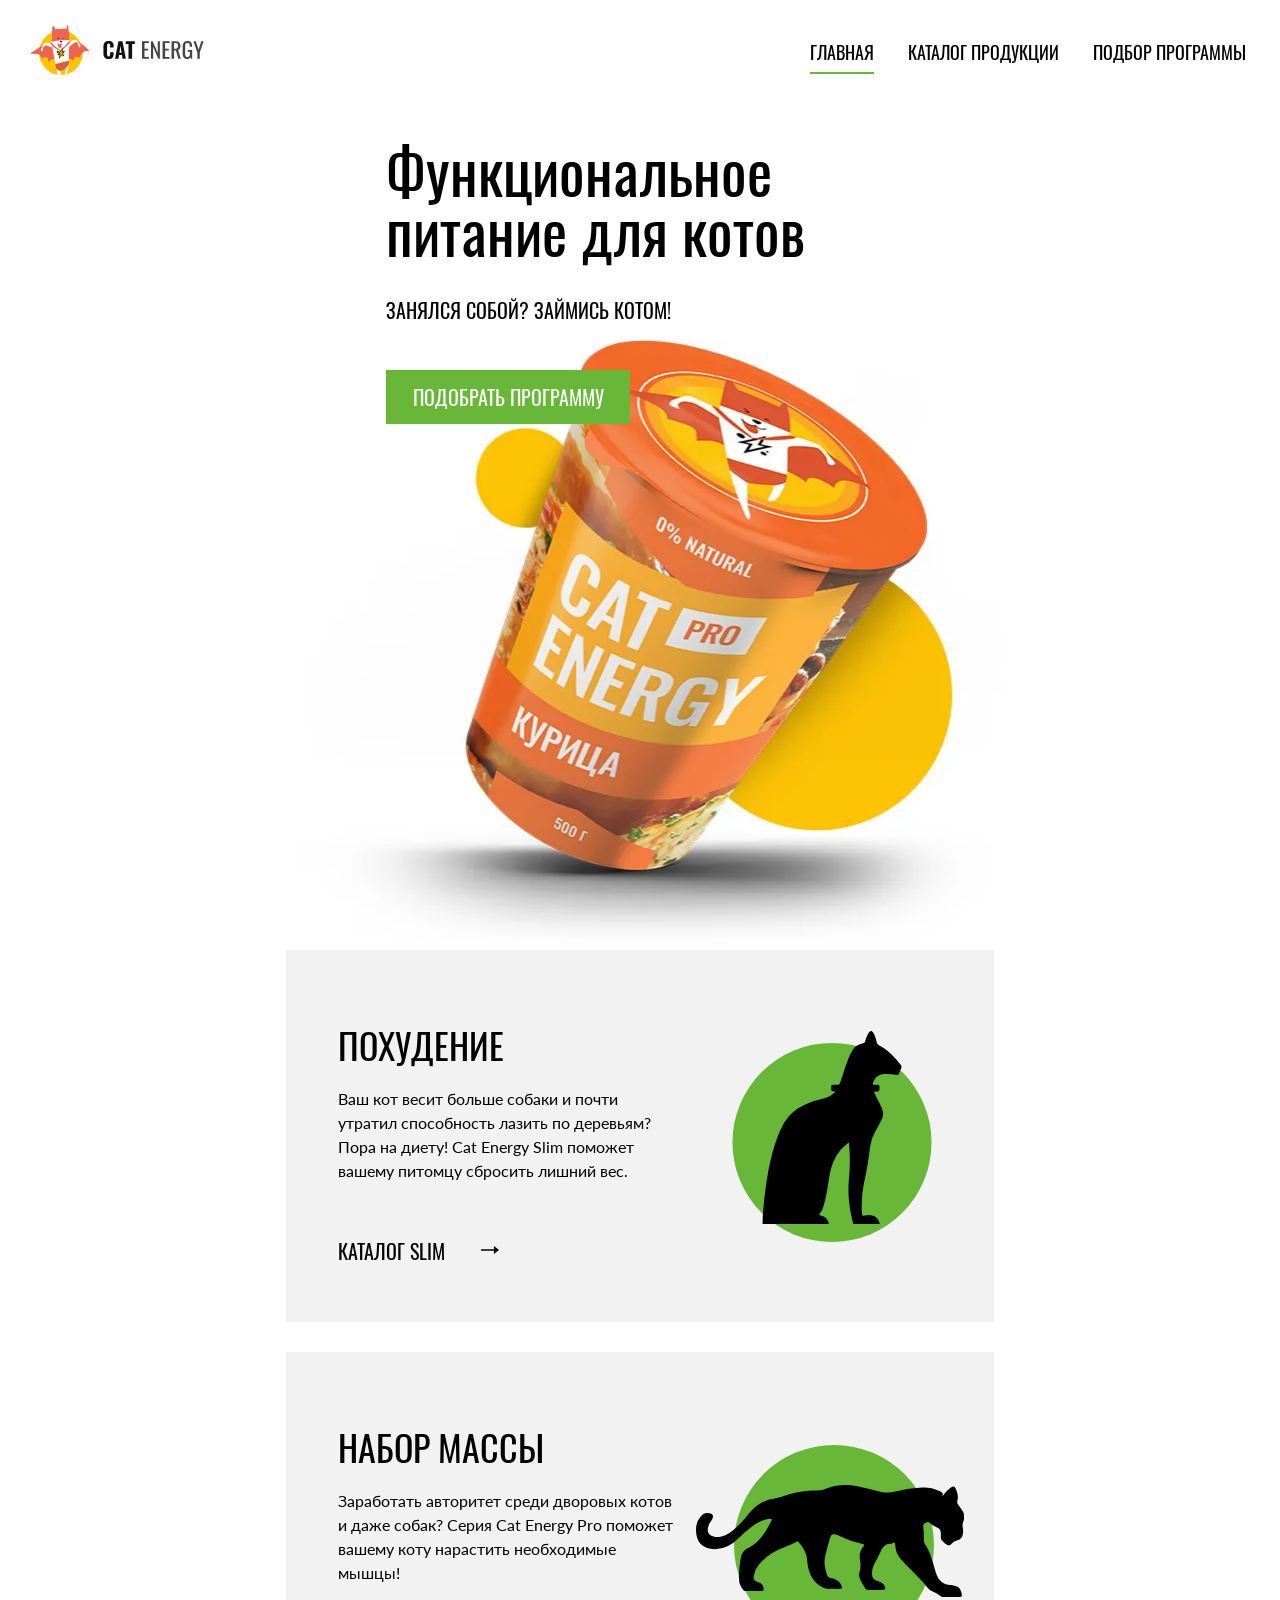
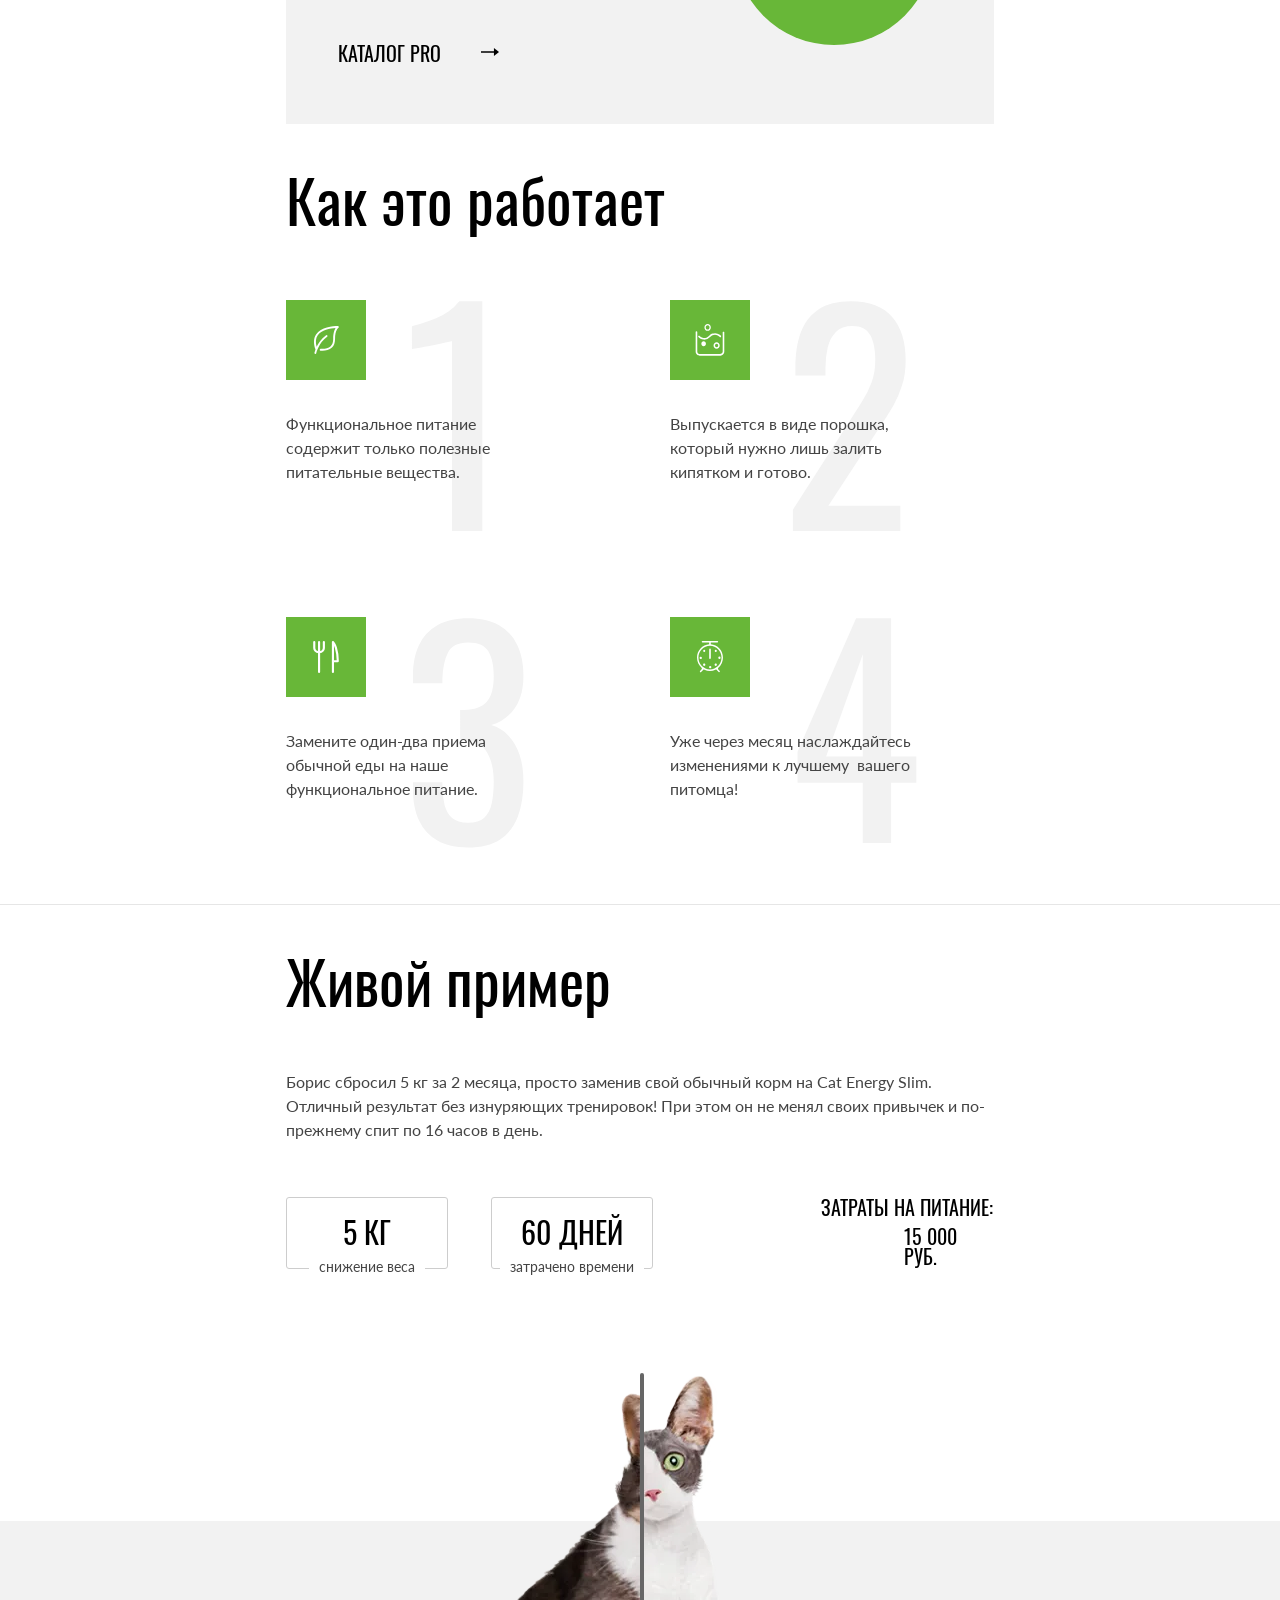
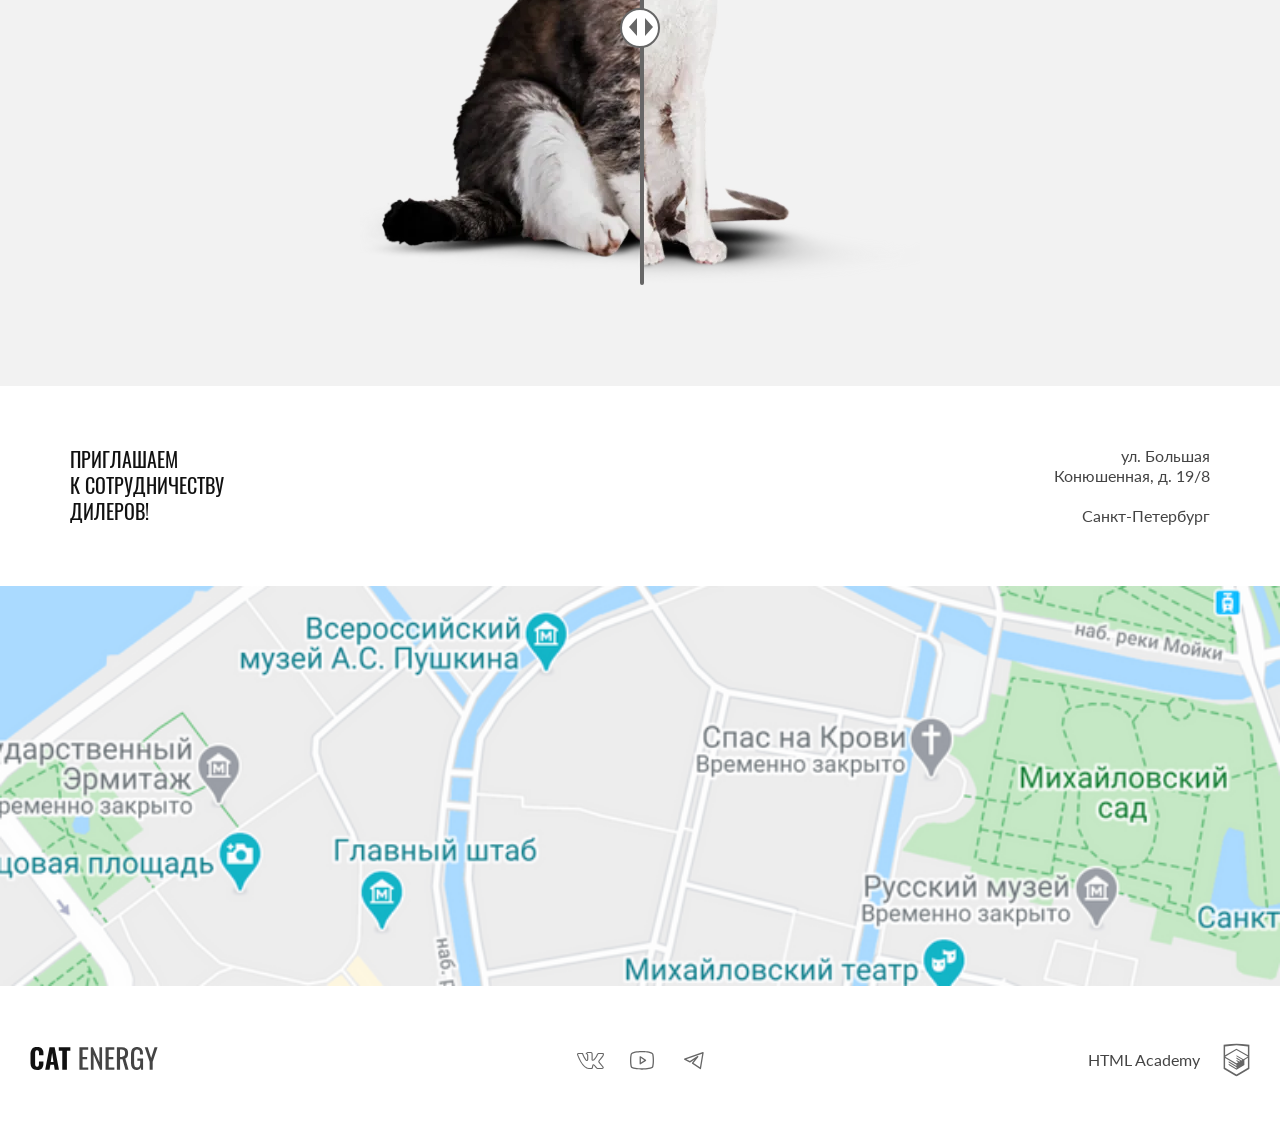
==== commit 7fc0bd45: "Deploying to gh-pages from @ nastianuk/2347473-cat-energy-31@43ede1b1e3a5470b2f10ea1f942381be08c514e" ====
--- a/index.html
+++ b/index.html
@@ -1 +1 @@
-<!DOCTYPE html><html class="page" lang="ru"><head><meta charset="UTF-8"><title>Cat Energy</title><meta name="viewport" content="width=device-width,initial-scale=1"><link rel="stylesheet" href="styles/styles.css"><link rel="icon" href="favicon.ico"><link rel="icon" href="favicons/icon.svg" type="image/svg+xml"><link rel="apple-touch-icon" href="favicons/180.png"><link rel="manifest" href="manifest.webmanifest"><script src="scripts/index.js" defer="defer"></script></head><body class="page__body"><header class="main-header"><div class="main-header__wrapper"><nav class="main-nav"><div class="main-nav__logo-wrapper"><a class="main-nav__logo" href="index.html"><picture><source media="(min-width: 1440px)" srcset="images/logo-desktop.svg" type="image/svg+xml" width="70" height="59"><source media="(min-width: 768px)" srcset="images/logo-tablet.svg" type="image/svg+xml" width="60" height="50"><img class="main-nav__logo-image" src="images/logo-mobile.svg" width="33" height="38" alt="Логотип изображение кота"></picture><picture><source media="(min-width: 1440px)" width="118" height="21" type="image/svg+xml" srcset="images/logo-text.svg"><img class="main-nav__logo-text" src="images/logo-text.svg" width="101" height="18" alt="Cat Energy"></picture></a><button class="main-nav__toggle" type="button"><span class="visually-hidden">Открыть меню</span></button> <button class="main-nav__toggle-close main-nav__toggle-close--closed" type="button"><span class="visually-hidden">Закрыть меню</span></button></div><ul class="main-nav__list main-nav__list--nojs"><li class="main-nav__list-item main-nav__list-item--active"><a class="main-nav__list-link" href="index.html">Главная</a></li><li class="main-nav__list-item"><a class="main-nav__list-link" href="catalog.html">Каталог продукции</a></li><li class="main-nav__list-item"><a class="main-nav__list-link" href="#">Подбор программы</a></li></ul></nav></div></header><main class="main-container"><section class="hero-block"><div class="hero-block__wrapper"><h1 class="hero-block__title">Функциональное<br>питание для котов</h1><p class="hero-block__description">Занялся собой? Займись котом!</p><picture><source width="552" height="499" type="image/png" media="(min-width: 1440px)" srcset="images/hero-jar-desktop@2x.png, images/hero-jar-desktop@2x.png 2x"><source width="709" height="609" type="image/png" media="(min-width: 768px)" srcset="images/hero-jar-tablet@1x.png, images/hero-jar-tablet@2x.png 2x"><img class="hero-block__jar-img" src="images/hero-jar-mobile@1x.png" srcset="images/hero-jar-mobile@2x.png 2x" width="280" height="270" alt="Банка с кормом Кэт Энерджи"></picture><a class="hero-block__button" href="#">Подобрать программу</a></div></section><section class="recommendation-catalog"><div class="recommendation-catalog__wrapper"><h2 class="visually-hidden">Предложения из каталога</h2><ul class="recommendation-catalog__list"><li class="recommendation-catalog__list-item"><div class="recommendation-catalog__list-wrapper"><h3 class="recommendation-catalog__title recommendation-catalog__title--slim">Похудение</h3><p class="recommendation-catalog__description">Ваш кот весит больше собаки и почти утратил способность лазить по деревьям? Пора на диету! Cat Energy Slim поможет вашему питомцу сбросить лишний вес.</p><a class="recommendation-catalog__link" href="catalog.html">Каталог Slim</a></div></li><li class="recommendation-catalog__list-item"><div class="recommendation-catalog__list-wrapper recommendation-catalog__list-wrapper--pro"><h3 class="recommendation-catalog__title recommendation-catalog__title--pro">Набор массы</h3><p class="recommendation-catalog__description">Заработать авторитет среди дворовых котов и даже собак? Серия Cat Energy Pro поможет вашему коту нарастить необходимые мышцы!</p><a class="recommendation-catalog__link" href="catalog.html">Каталог Pro</a></div></li></ul></div></section><section class="about-work"><div class="about-work__wrapper"><h2 class="about-work__title title">Как это работает</h2><ul class="about-work__list"><li class="about-work__list-item about-work__list-item--leaf"><p class="about-work__description about-work__description--leaf">Функциональное питание содержит только полезные питательные&nbsp;вещества.</p></li><li class="about-work__list-item about-work__list-item--powder"><p class="about-work__description about-work__description--powder">Выпускается в виде порошка, который нужно лишь залить кипятком и готово.</p></li><li class="about-work__list-item about-work__list-item--eat"><p class="about-work__description about-work__description--eat">Замените один-два приема обычной еды на наше функциональное питание.</p></li><li class="about-work__list-item about-work__list-item--time"><p class="about-work__description about-work__description--time">Уже через месяц наслаждайтесь изменениями к лучшему&nbsp; вашего питомца!</p></li></ul></div></section><section class="example"><div class="example__wrapper"><div class="example__desktop-wrapper"><h2 class="example__title title">Живой пример</h2><p class="example__description">Борис сбросил 5 кг за 2 месяца, просто заменив свой обычный корм на Cat Energy Slim. Отличный результат без&nbsp;изнуряющих тренировок! При этом он не менял своих привычек и по-прежнему спит по 16 часов в день.</p><div class="example__information"><div class="example__number"><p class="example__number-text example__number-text--weight"><span class="example__number-title">5 кг</span> <span class="example__number-description">снижение веса</span></p><p class="example__number-text example__number-text--days"><span class="example__number-title">60 дней</span> <span class="example__number-description">затрачено времени</span></p></div><div class="example__number-money"><p class="example__money-title">Затраты на питание:</p><p class="example__money-description">15 000 руб.</p></div></div></div><div class="example__img-wrapper"><picture><source width="560" height="512" type="image/png" media="(min-width: 768px)" srcset="images/cat-slider-tablet@1x.png, images/cat-slider-tablet@2x.png 2x"><img class="example__img-slider example__img-slider--after" src="images/cat-slider-mobile@1x.png" srcset="images/cat-slider-mobile@2x.png 2x" width="280" height="256" alt="Худенький котик"></picture><button class="example__slider-button" type="button"><span class="visually-hidden">Кнопка слайдера</span></button></div></div></section><section class="address"><div class="address__wrapper"><div class="address__wrapper-text"><h2 class="visually-hidden">Адрес</h2><p class="address__title">Приглашаем к&nbsp;сотрудничеству дилеров!</p><address class="address__text"><p class="address__text-street">ул. Большая Конюшенная, д. 19/8</p><p class="address__text-city">Санкт-Петербург</p></address></div></div><div class="address__map"><script async src="https://api-maps.yandex.ru/services/constructor/1.0/js/?um=constructor%3Aeb95169d0875b9a592414c2d9ed139062ed1d81b51e6aa3d5452f0941bdab761&amp;lang=ru_RU&amp;scroll=true"></script></div></section></main><footer class="main-footer"><div class="main-footer__wrapper"><div class="main-footer__logo-wrapper"><a class="main-footer__logo" href="#"><img class="main-footer__logo-img" src="images/logo-text.svg" width="128" height="24" alt="Логотип Cat Energy"></a></div><div class="main-footer__social-list-wrapper"><ul class="main-footer__social-list"><li class="main-footer__social-item"><a class="main-footer__social-link main-footer__social-link--vkontakte" href="#"><span class="visually-hidden">Вконтакте</span></a></li><li class="main-footer__social-item"><a class="main-footer__social-link main-footer__social-link--youtube" href="#"><span class="visually-hidden">Ютуб</span></a></li><li class="main-footer__social-item"><a class="main-footer__social-link main-footer__social-link--telegram" href="#"><span class="visually-hidden">Телеграм</span></a></li></ul></div><div class="main-footer__html-logo-wrapper"><a class="main-footer__html-logo" href="https://htmlacademy.ru/intensive/adaptive"><p class="main-footer__html-text">HTML Academy</p></a><a class="main-footer__html-img" href="https://htmlacademy.ru/intensive/adaptive"><p class="visually-hidden">Логотип HTML Academy</p></a></div></div></footer><script src="scripts/index.js"></script></body></html>+<!DOCTYPE html><html class="page" lang="ru"><head><meta charset="UTF-8"><title>Cat Energy</title><meta name="viewport" content="width=device-width,initial-scale=1"><link rel="preload" href="../source/fonts/lato/Lato-Regular.woff" as="font"><link rel="preload" href="../source/fonts/lato/Lato-Regular.woff2" as="font"><link rel="preload" href="../source/fonts/oswald/oswaldregular.woff" as="font"><link rel="preload" href="../source/fonts/oswald/oswaldregular.woff2" as="font"><link rel="stylesheet" href="styles/styles.css"><link rel="icon" href="favicon.ico"><link rel="icon" href="favicons/icon.svg" type="image/svg+xml"><link rel="apple-touch-icon" href="favicons/180.png"><link rel="manifest" href="manifest.webmanifest"><script src="scripts/index.js" defer="defer"></script></head><body class="page__body"><header class="main-header"><div class="main-header__wrapper"><nav class="main-nav"><div class="main-nav__logo-wrapper"><a class="main-nav__logo" href="index.html"><picture><source media="(min-width: 1440px)" srcset="images/logo-desktop.svg" type="image/svg+xml" width="70" height="59"><source media="(min-width: 768px)" srcset="images/logo-tablet.svg" type="image/svg+xml" width="60" height="50"><img class="main-nav__logo-image" src="images/logo-mobile.svg" width="33" height="38" alt="Логотип изображение кота"></picture><picture><source media="(min-width: 1440px)" width="118" height="21" type="image/svg+xml" srcset="images/logo-text.svg"><img class="main-nav__logo-text" src="images/logo-text.svg" width="101" height="18" alt="Cat Energy"></picture></a><button class="main-nav__toggle main-nav__toggle--opened" type="button"><span class="visually-hidden">Открыть меню</span></button> <button class="main-nav__toggle-close" type="button"><span class="visually-hidden">Закрыть меню</span></button></div><ul class="main-nav__list"><li class="main-nav__list-item main-nav__list-item--active"><a class="main-nav__list-link" href="index.html">Главная</a></li><li class="main-nav__list-item"><a class="main-nav__list-link" href="catalog.html">Каталог продукции</a></li><li class="main-nav__list-item"><a class="main-nav__list-link" href="#">Подбор программы</a></li></ul></nav></div></header><main class="main-container"><section class="hero-block"><div class="hero-block__wrapper"><h1 class="hero-block__title">Функциональное<br>питание для котов</h1><p class="hero-block__description">Занялся собой? Займись котом!</p><picture><source type="image/webp" media="(min-width: 1440px)" srcset="images/hero-jar-desktop@1x.webp, images/hero-jar-desktop@2x.webp 2x"><source type="image/webp" media="(min-width: 768px)" srcset="images/hero-jar-tablet@1x.webp, images/hero-jar-tablet@2x.webp 2x"><source type="image/webp" srcset="images/hero-jar-mobile@1x.webp, images/hero-jar-mobile@2x.webp 2x"><source width="552" height="499" type="image/png" media="(min-width: 1440px)" srcset="images/hero-jar-desktop@2x.png, images/hero-jar-desktop@2x.png 2x"><source width="709" height="609" type="image/png" media="(min-width: 768px)" srcset="images/hero-jar-tablet@1x.png, images/hero-jar-tablet@2x.png 2x"><img class="hero-block__jar-img" src="images/hero-jar-mobile@1x.png" srcset="images/hero-jar-mobile@2x.png 2x" width="280" height="270" alt="Банка с кормом Кэт Энерджи"></picture><a class="hero-block__button" href="#">Подобрать программу</a></div></section><section class="recommendation-catalog"><div class="recommendation-catalog__wrapper"><h2 class="visually-hidden">Предложения из каталога</h2><ul class="recommendation-catalog__list"><li class="recommendation-catalog__list-item"><h3 class="recommendation-catalog__title recommendation-catalog__title--slim">Похудение</h3><p class="recommendation-catalog__description">Ваш кот весит больше собаки и почти утратил способность лазить по деревьям? Пора на диету! Cat Energy Slim поможет вашему питомцу сбросить лишний вес.</p><a class="recommendation-catalog__link" href="catalog.html">Каталог Slim</a></li><li class="recommendation-catalog__list-item"><h3 class="recommendation-catalog__title recommendation-catalog__title--pro">Набор массы</h3><p class="recommendation-catalog__description">Заработать авторитет среди дворовых котов и даже собак? Серия Cat Energy Pro поможет вашему коту нарастить необходимые мышцы!</p><a class="recommendation-catalog__link" href="catalog.html">Каталог Pro</a></li></ul></div></section><section class="about-work"><div class="about-work__wrapper"><h2 class="about-work__title title">Как это работает</h2><ul class="about-work__list"><li class="about-work__list-item about-work__list-item--leaf"><p class="about-work__description about-work__description--leaf">Функциональное питание содержит только полезные питательные&nbsp;вещества.</p></li><li class="about-work__list-item about-work__list-item--powder"><p class="about-work__description about-work__description--powder">Выпускается в виде порошка, который нужно лишь залить кипятком и готово.</p></li><li class="about-work__list-item about-work__list-item--eat"><p class="about-work__description about-work__description--eat">Замените один-два приема обычной еды на наше функциональное питание.</p></li><li class="about-work__list-item about-work__list-item--time"><p class="about-work__description about-work__description--time">Уже через месяц наслаждайтесь изменениями к лучшему&nbsp; вашего питомца!</p></li></ul></div></section><section class="example"><div class="example__wrapper"><h2 class="example__title title">Живой пример</h2><p class="example__description">Борис сбросил 5 кг за 2 месяца, просто заменив свой обычный корм на Cat Energy Slim. Отличный результат без&nbsp;изнуряющих тренировок! При этом он не менял своих привычек и по-прежнему спит по 16 часов в день.</p><div class="example__information"><div class="example__number"><p class="example__number-text example__number-text--weight"><span class="example__number-title">5 кг</span> <span class="example__number-description">снижение веса</span></p><p class="example__number-text example__number-text--days"><span class="example__number-title">60 дней</span> <span class="example__number-description">затрачено времени</span></p></div><div class="example__number-money"><p class="example__money-title">Затраты на питание:</p><p class="example__money-description">15 000 руб.</p></div></div></div><div class="example__img-wrapper"><picture><source type="image/webp" media="(min-width: 768px)" srcset="images/cat-slider-tablet@1x.webp, images/cat-slider-mobile@2x.webp 2x"><source type="image/webp" srcset="images/cat-slider-mobile@1x.webp, images/cat-slider-mobile@2x.webp 2x"><source width="560" height="512" type="image/png" media="(min-width: 768px)" srcset="images/cat-slider-tablet@1x.png, images/cat-slider-tablet@2x.png 2x"><img class="example__img-slider example__img-slider--after" src="images/cat-slider-mobile@1x.png" srcset="images/cat-slider-mobile@2x.png 2x" width="280" height="256" alt="Худенький котик"></picture><button class="example__slider-button" type="button"><span class="visually-hidden">Кнопка слайдера</span></button></div></section><section class="address"><div class="address__wrapper"><div class="address__wrapper-text"><h2 class="visually-hidden">Адрес</h2><p class="address__title">Приглашаем к&nbsp;сотрудничеству дилеров!</p><address class="address__text"><p class="address__text-street">ул. Большая Конюшенная, д. 19/8</p><p class="address__text-city">Санкт-Петербург</p></address></div></div><div class="address__map"><script async src="https://api-maps.yandex.ru/services/constructor/1.0/js/?um=constructor%3Aeb95169d0875b9a592414c2d9ed139062ed1d81b51e6aa3d5452f0941bdab761&amp;lang=ru_RU&amp;scroll=true"></script></div></section></main><footer class="main-footer"><div class="main-footer__wrapper"><div class="main-footer__logo-wrapper"><a class="main-footer__logo" href="#"><img class="main-footer__logo-img" src="images/logo-text.svg" width="128" height="24" alt="Логотип Cat Energy"></a></div><div class="main-footer__social-list-wrapper"><ul class="main-footer__social-list"><li class="main-footer__social-item"><a class="main-footer__social-link main-footer__social-link--vkontakte" href="#"><span class="visually-hidden">Вконтакте</span></a></li><li class="main-footer__social-item"><a class="main-footer__social-link main-footer__social-link--youtube" href="#"><span class="visually-hidden">Ютуб</span></a></li><li class="main-footer__social-item"><a class="main-footer__social-link main-footer__social-link--telegram" href="#"><span class="visually-hidden">Телеграм</span></a></li></ul></div><div class="main-footer__html-logo-wrapper"><a class="main-footer__html-logo" href="https://htmlacademy.ru/intensive/adaptive"><p class="main-footer__html-text">HTML Academy</p></a><a class="main-footer__html-img" href="https://htmlacademy.ru/intensive/adaptive"><p class="visually-hidden">Логотип HTML Academy</p></a></div></div></footer><script src="scripts/index.js"></script></body></html>
--- a/styles/styles.css
+++ b/styles/styles.css
@@ -1 +1 @@
-@font-face{font-family:Lato;font-weight:400;font-style:normal;src:url(../fonts/lato/Lato-Regular.woff2)format("woff2");font-display:swap}@font-face{font-family:Oswald;font-weight:400;font-style:normal;src:url(../fonts/oswald/oswaldregular.woff2)format("woff2");font-display:swap}*,:before,:after{box-sizing:border-box}body{margin:0;padding:0;font-family:Lato,sans-serif}img{object-fit:contain;max-width:100%;height:auto}.visually-hidden{white-space:nowrap;-webkit-clip-path:inset(100%);clip-path:inset(100%);clip:rect(0 0 0 0);border:0;width:1px;height:1px;margin:-1px;padding:0;position:absolute;overflow:hidden}.title{color:#000;font-family:Oswald,sans-serif;font-size:36px;font-weight:400;line-height:40px}.page{background-color:#fff;height:100%}.page__body{flex-direction:column;justify-content:space-between;min-height:100vh;margin:0 auto;display:flex}.main-header{min-height:39px}@media (width<=767px){.main-header--catalog{border-bottom:1px solid #d9d9d9}}.main-header--catalog:after,.main-header--catalog:before{display:none}@media (width>=1440px){.main-header{width:100%;margin:0 auto;padding:55px 110px 0;position:relative}.main-header:after,.main-header:before{content:"";z-index:-1;background-color:#69b738d9;width:50%;height:694px;position:absolute;top:0;right:0}.main-header:before{z-index:-1;background-color:#69b738d9}.main-header:after{z-index:-2;background-image:url(../images/index-background-desktop@1x.jpg);background-position:50%;background-repeat:no-repeat;background-size:cover;top:0}}.main-header__wrapper{margin:0}@media (width>=768px){.main-header__wrapper{margin:25px 30px 0}}@media (width>=1440px){.main-header__wrapper{margin:0}}.main-nav{flex-direction:column;justify-content:space-between;min-width:279px;margin:0 auto;display:flex;position:relative}@media (width>=768px){.main-nav{flex-direction:row;align-items:center;min-width:704px}}@media (width>=1440px){.main-nav{min-width:1220px}}.main-nav__list{margin:0;padding:0;list-style:none}@media (width<=767px){.main-nav__list{z-index:2;background-color:#fff;width:100%;position:absolute;top:100%;left:0;right:0}}.main-nav__list-link{color:#000;text-transform:uppercase;width:100%;font-family:Oswald,sans-serif;font-size:20px;line-height:20px;text-decoration:none}@media (width>=768px){.main-nav__list-link{font-size:18px;line-height:24px}}@media (width>=1440px){.main-nav__list-link{font-size:20px;line-height:20px}}@media (width>=768px){.main-nav__list-link:hover{opacity:.6}.main-nav__list-link:focus{opacity:.3}}@media (width>=1440px){.main-nav__list-link{color:#fff}.main-nav__list-link--catalog{color:#000}}.main-nav__toggle{z-index:2;cursor:pointer;background-color:#0000;background-image:url(../icons/stack.svg#open-mobile);background-repeat:no-repeat;border:none;align-items:center;width:24px;height:24px;display:block;position:absolute;top:23px;right:20px}.main-nav__toggle--opened{display:none}.main-nav__toggle-close{z-index:2;cursor:pointer;background-color:#0000;background-image:url(../icons/stack.svg#close-menu);background-repeat:no-repeat;border:none;align-items:center;width:24px;height:24px;display:block;position:absolute;top:23px;right:20px}.main-nav__toggle-close--closed,.main-nav__list--nojs{display:none}@media (width>=768px){.main-nav__list{flex-direction:row;justify-content:space-between;min-width:436px;margin-right:4px;display:flex}.main-nav__toggle,.main-nav__toggle-close{display:none}}@media (width>=1440px){.main-nav__list{width:475px}}@media (width>=768px){.main-nav__list-item--active:after{content:"";background-color:#68b738;width:100%;height:2px;display:inline-block;position:absolute;bottom:-10px;left:0}}@media (width>=1440px){.main-nav__list-item--active:after{background-color:#fff;bottom:-12px}}.main-nav__list-item{text-align:center;border-top:1px solid #e6e6e6;padding:22px 0 20px;position:relative}@media (width>=768px){.main-nav__list-item{border:none;padding:0}}.main-nav__logo{align-items:center;display:flex}@media (width>=1440px){.main-nav__logo:hover{opacity:.8}.main-nav__logo:active{opacity:.6}}@media (width<=767px){.main-nav__logo-wrapper{margin:13px 20px 10px}}.main-nav__logo-text{margin-left:56px}@media (width>=768px){.main-nav__logo-text{margin-left:13px}}@media (width>=1440px){.main-nav__logo-text{margin-left:14px}}@media (width>=768px){.main-nav__list--catalog .main-nav__list-item--active:after{content:"";background-color:#68b738;width:100%;height:2px;display:inline-block;position:absolute;bottom:-10px;left:0}}.main-container{flex-direction:column;flex-grow:1;min-height:100%;display:flex}@media (width<=767px){.hero-block{position:relative}.hero-block:after,.hero-block:before{content:"";z-index:-1;background-color:#69b738d9;width:100%;height:302px;position:absolute;top:0;left:0;right:0}.hero-block:after{z-index:-2;background-image:url(../images/index-background-mobile@1x.jpg);background-position:50%;background-repeat:no-repeat;background-size:cover;top:0}}.hero-block__wrapper{margin:0 20px;position:relative}@media (width>=768px){.hero-block__wrapper{min-height:810px}}@media (width>=1440px){.hero-block__wrapper{min-height:609px;padding-top:107px}}.hero-block__title{color:#fff;text-align:center;margin:0 0 25px;padding-top:27px;font-family:Oswald,sans-serif;font-size:36px;font-weight:400;line-height:36px}@media (width>=768px){.hero-block__title{color:#000;text-align:left;margin:62px 0 40px 100px;padding:0;font-size:60px;line-height:60px}}@media (width>=1440px){.hero-block__title{margin:0 0 40px 170px}}.hero-block__description{color:#fff;text-transform:uppercase;text-align:center;margin:0 0 29px;font-family:Oswald,sans-serif;font-size:14px;font-weight:400;line-height:14px}@media (width>=768px){.hero-block__description{color:#000;text-align:left;margin:0 0 0 100px;font-size:20px;line-height:20px}}@media (width>=1440px){.hero-block__description{margin-left:170px}}.hero-block__button{color:#fff;text-transform:uppercase;text-align:center;background-color:#68b738;width:280px;min-height:40px;margin:0 auto;padding:10px 0;font-family:Oswald,sans-serif;font-size:16px;font-weight:400;line-height:20px;text-decoration:none;display:block}.hero-block__button:hover{background-color:#5eaa2f}.hero-block__button:active{color:#ffffff4d}@media (width>=768px){.hero-block__button{width:244px;margin:50px 0 0 100px;padding:14px 0;font-size:20px;line-height:26px}}@media (width>=1440px){.hero-block__button{margin:52px 0 0 170px}}.hero-block__jar-img{width:280px;height:270px;margin:0 auto 3px;display:block}@media (width>=768px){.hero-block__jar-img{z-index:-1;width:709px;height:609px;display:block;position:absolute;top:200px;left:10px}}@media (width>=1440px){.hero-block__jar-img{width:552px;height:499px;display:block;position:absolute;top:26px;left:537px}}.recommendation-catalog__wrapper{margin:20px auto;padding:0 20px}@media (width>=768px){.recommendation-catalog__wrapper{margin:0 auto 45px;padding:0 30px}}@media (width>=1440px){.recommendation-catalog__wrapper{margin:50px auto 73px;padding:0 110px}}.recommendation-catalog__list{margin:0;padding:0;list-style:none}@media (width>=1440px){.recommendation-catalog__list{grid-template-columns:1fr 1fr;column-gap:80px;display:grid}}.recommendation-catalog__title{text-transform:uppercase;color:#000;margin:0 0 30px 70px;font-family:Oswald,sans-serif;font-size:24px;font-weight:400;line-height:37px;position:relative}@media (width>=768px){.recommendation-catalog__title{margin:0 0 24px;font-size:36px;line-height:36px}}@media (width>=1440px){.recommendation-catalog__title{margin:0 0 73px 162px}}.recommendation-catalog__title:before{content:"";background-image:url(../icons/stack.svg#cat-slim);background-repeat:no-repeat;background-size:50px 53px;width:50px;height:53px;display:block;position:absolute;top:-9px;left:-69px}@media (width>=768px){.recommendation-catalog__title:before{background-size:200px 211px;width:200px;height:211px;top:4px;left:394px}}@media (width>=1440px){.recommendation-catalog__title:before{background-size:100px 106px;width:100px;height:106px;top:-35px;left:-162px}}.recommendation-catalog__title--pro:before{background-image:url(../icons/stack.svg#cat-pro);background-size:67px 50px;width:67px;height:50px;top:-6px;left:-78px}@media (width>=768px){.recommendation-catalog__title--pro:before{background-size:268px 200px;width:268px;height:200px;top:16px;left:358px}}@media (width>=1440px){.recommendation-catalog__title--pro:before{background-size:134px 100px;width:134px;height:100px;top:-30px;left:-180px}}.recommendation-catalog__description{color:#000;margin:0 0 40px;font-family:Lato,sans-serif;font-size:14px;font-weight:400;line-height:18px}@media (width>=768px){.recommendation-catalog__description{max-width:340px;margin:0 0 60px;font-size:16px;line-height:24px}}@media (width>=1440px){.recommendation-catalog__description{min-width:457px;margin-bottom:35px}}.recommendation-catalog__link{text-transform:uppercase;color:#000;text-align:center;font-family:Oswald,sans-serif;font-size:16px;font-weight:400;line-height:16px;text-decoration:none;position:relative}@media (width>=768px){.recommendation-catalog__link{font-size:20px}}.recommendation-catalog__link:after{content:"";background-color:#000;width:35px;height:10px;display:block;position:absolute;top:8px;left:95px;-webkit-mask-image:url(../icons/stack.svg#arrow);mask-image:url(../icons/stack.svg#arrow);-webkit-mask-position:100%;mask-position:100%;-webkit-mask-size:32px 10px;mask-size:32px 10px;-webkit-mask-repeat:no-repeat;mask-repeat:no-repeat}@media (width>=768px){.recommendation-catalog__link:after{top:10px;left:132px}}.recommendation-catalog__link:active{opacity:.3}.recommendation-catalog__link:hover:after,.recommendation-catalog__link:active:after{transform:scale(1.2)}@media (width<=767px){.recommendation-catalog__link:before{content:"";background-color:#d9d9d9;width:240px;height:1px;position:absolute;top:-15px}}.recommendation-catalog__list-item{background-color:#f2f2f2;margin:0 0 20px;padding:30px 20px 20px}.recommendation-catalog__list-item:last-child{margin-bottom:0}@media (width>=768px){.recommendation-catalog__list-item{min-height:372px;margin:0 0 30px;padding:77px 0 53px 52px}}@media (width>=1440px){.recommendation-catalog__list-item{flex-direction:row;width:570px;margin:0;padding:77px 77px 59px 52px;display:flex}}.about-work{margin:0 auto;padding:0 20px 49px}@media (width>=768px){.about-work{border-bottom:1px solid #e6e6e6;padding:0 30px 9px}}@media (width>=1440px){.about-work{border:none;padding:0 110px}}.about-work__list{margin:0;padding:0 0 0 80px;list-style:none}@media (width>=768px){.about-work__list{grid-template-columns:1fr 1fr;gap:37px 137px;padding:0 76px 37px 0;display:grid}}@media (width>=1440px){.about-work__list{grid-column-gap:77px;grid-template-columns:1fr 1fr 1fr 1fr;padding:0;display:grid}}.about-work__description{color:#444;margin:0;font-family:Lato,sans-serif;font-size:14px;font-weight:400;line-height:18px;position:relative}@media (width<=767px){.about-work__description{align-items:center;height:60px;display:flex}}@media (width>=768px){.about-work__description{width:242px;font-size:16px;line-height:24px}}@media (width>=1440px){.about-work__description--leaf{width:201px}}.about-work__description:before{content:"";background-color:#68b738;background-position:50%;background-repeat:no-repeat;width:60px;height:60px;display:block;position:absolute;left:-80px}@media (width>=768px){.about-work__description:before{background-size:80px 80px;width:80px;height:80px;top:-112px;left:0}}.about-work__description--leaf:before{background-image:url(../icons/stack.svg#leaf);background-size:30px 32px}.about-work__description--powder:before{background-image:url(../icons/stack.svg#powder);background-size:30px 32px}.about-work__description--eat:before{background-image:url(../icons/stack.svg#eat);background-size:30px 32px}.about-work__description--time:before{background-image:url(../icons/stack.svg#time);background-size:30px 32px}.about-work__title{color:#000;margin:0 0 40px;font-family:Oswald,sans-serif;font-size:36px;font-weight:400;line-height:40px}@media (width>=768px){.about-work__title{margin:0 0 32px;font-size:60px;line-height:60px}}.about-work__list-item{margin:0 0 20px;position:relative}.about-work__list-item:last-child{margin-bottom:0}@media (width>=768px){.about-work__list-item{min-height:280px;margin:0;padding-top:151px}.about-work__list-item--leaf{background-image:url(../icons/stack.svg#leaf-background);background-position:105px 40px;background-repeat:no-repeat;background-size:112px 230px;width:230px}.about-work__list-item--powder{background-image:url(../icons/stack.svg#powder-background);background-position:112px 40px;background-repeat:no-repeat;background-size:134px 230px;width:246px}.about-work__list-item--eat{background-image:url(../icons/stack.svg#eat-background);background-position:115px 40px;background-repeat:no-repeat;background-size:134px 230px;width:247px}.about-work__list-item--time{background-image:url(../icons/stack.svg#time-background);background-position:120px 40px;background-repeat:no-repeat;background-size:134px 225px;width:248px}}.example__wrapper{margin:0 20px}@media (width>=768px){.example__wrapper{margin:0 30px}}@media (width>=1440px){.example__wrapper{flex-direction:row;justify-content:space-between;margin:0 110px;display:flex}.example__desktop-wrapper{width:436px}}.example{background-color:#eaeaea;padding:25px 0 40px}@media (width>=768px){.example{background:linear-gradient(#fff 57%,#f2f2f2 0%);padding:45px 0 101px}}@media (width>=1440px){.example{background:linear-gradient(#fff 22%,#f2f2f2 0%);margin-top:69px;padding:0}}.example__title{color:#000;margin:0 0 40px;font-family:Oswald,sans-serif;font-size:36px;font-weight:400;line-height:40px}@media (width>=768px){.example__title{margin-bottom:60px;font-size:60px;line-height:60px}}.example__description{color:#444;margin:0 0 20px;font-family:Lato,sans-serif;font-size:14px;font-weight:400;line-height:18px}@media (width>=768px){.example__description{margin:60px 0 55px;font-size:16px;line-height:24px}}@media (width>=1440px){.example__description{margin:146px 0 69px}}.example__number-title{color:#000;text-transform:uppercase;text-align:center;min-width:124px;min-height:56px;margin:0;padding:16px;font-family:Oswald,sans-serif;font-size:24px;font-weight:400;line-height:24px}@media (width>=768px){.example__number-title{min-width:162px;min-height:72px;font-size:30px;line-height:37px}}.example__number-description{color:#444;text-align:center;z-index:1;background-color:#eaeaea;max-width:77px;margin:-9px 0 0;padding:0 6px;font-family:Lato,sans-serif;font-size:12px;font-weight:400;line-height:12px}@media (width>=768px){.example__number-description{background-color:#fff;max-width:none;padding:0 10px;font-size:14px;line-height:14px}}@media (width>=1440px){.example__number-description{background-color:#f2f2f2}}.example__money-title{color:#000;text-transform:uppercase;text-align:center;margin:20px 0;font-family:Oswald,sans-serif;font-size:14px;font-weight:400;line-height:20px}@media (width>=768px){.example__money-title{margin:0;font-size:20px}}@media (width>=1440px){.example__money-title{text-align:left;width:174px}}.example__money-description{color:#000;text-transform:uppercase;margin:20px 0 0 4px;font-family:Oswald,sans-serif;font-size:14px;font-weight:400;line-height:20px}@media (width>=768px){.example__money-description{margin:9px 0 0 84px;font-size:20px}}@media (width>=1440px){.example__money-description{text-align:left;margin:0}}.example__slider-button{background-color:#666;border:none;border-radius:2px;width:4px;height:256px;padding:0;display:block;position:absolute;left:50%}.example__slider-button:hover{background-color:#68b738}.example__slider-button:active{opacity:.6;background-color:#5eaa2f}.example__slider-button:before{content:"";background-color:#fff;border:2px solid #666;border-radius:50%;width:40px;height:40px;display:block;position:absolute;top:108px;left:-20px}@media (width>=768px){.example__slider-button:before{top:235px}}.example__slider-button:hover:before{border-color:#68b738}.example__slider-button:active:before{opacity:.6;border-color:#5eaa2f}.example__slider-button:after{content:"";background-color:#666;width:24px;height:18px;display:block;position:absolute;top:120px;left:-11px;-webkit-mask-image:url(../icons/stack.svg#gallery-arrows);mask-image:url(../icons/stack.svg#gallery-arrows);-webkit-mask-position:50%;mask-position:50%;-webkit-mask-size:24px 18px;mask-size:24px 18px;-webkit-mask-repeat:no-repeat;mask-repeat:no-repeat}.example__slider-button:hover:after{background-color:#68b738}.example__slider-button:active:after{opacity:.6;border-color:#5eaa2f}@media (width>=768px){.example__slider-button{height:512px}.example__slider-button:after{top:245px}}.example__number{flex-direction:row;justify-content:space-between;display:flex}@media (width>=768px){.example__number{min-width:367px}}.example__number-text{flex-direction:column;align-items:center;margin:0;display:flex;position:relative}.example__number-text:after{content:"";border:1px solid #cdcdcd;border-radius:3px;width:124px;min-height:56px;position:absolute}@media (width>=768px){.example__number-text:after{width:162px;min-height:72px}}.example__img-wrapper{min-height:256px;position:relative}@media (width>=768px){.example__img-wrapper{min-height:512px}}@media (width>=1440px){.example__img-wrapper{width:560px}}.example__img-slider{margin:0 auto;position:absolute;inset:0}@media (width>=768px){.example__information{flex-direction:row;justify-content:space-between;margin-bottom:99px;display:flex}}@media (width>=1440px){.example__information{flex-direction:column;max-width:366px;margin-bottom:75px}}.example__number-money{flex-direction:row;justify-content:center;display:flex}@media (width>=768px){.example__number-money{flex-direction:column;justify-content:center;max-width:174px;max-height:47px;margin-top:11px}}@media (width>=1440px){.example__number-money{flex-direction:row;justify-content:space-between;max-width:327px;margin-top:55px}}.address{position:relative}.address__wrapper{background-color:#fff;margin:0 auto;padding:26px 20px}@media (width>=768px){.address__wrapper{padding:60px 70px}}@media (width>=1440px){.address__wrapper{background-color:#fff;min-width:407px;padding:60px 79px;position:absolute;top:95px;left:110px}}.address__title{color:#111;text-transform:uppercase;margin:0;font-family:Oswald,sans-serif;font-size:16px;font-weight:400;line-height:20px}@media (width>=768px){.address__title{width:163px;font-size:20px;line-height:26px}}@media (width>=1440px){.address__title{width:163px;font-size:20px;line-height:26px}}.address__text-street{color:#444;text-align:right;min-width:140px;margin:0;font-family:Lato,sans-serif;font-size:14px;font-style:normal;font-weight:400;line-height:20px}@media (width>=768px){.address__text-street{text-align:right;width:157px;margin-bottom:20px;font-size:16px}}@media (width>=1440px){.address__text-street{text-align:left}}.address__text-city{color:#444;text-align:right;margin:0;font-family:Lato,sans-serif;font-size:14px;font-style:normal;font-weight:400;line-height:20px}@media (width>=768px){.address__text-city{text-align:right;width:157px;font-size:16px}}@media (width>=1440px){.address__text-city{text-align:left}}.address__map{border:none;width:100%;height:362px;display:block}@media (width>=768px){.address__map{height:400px}}.address__wrapper-text{flex-direction:row;justify-content:space-between;display:flex}@media (width>=1440px){.address__wrapper-text{min-width:407px}}.main-footer__wrapper{margin:0 auto;padding:40px 20px}@media (width>=768px){.main-footer__wrapper{flex-direction:row;justify-content:space-between;align-items:center;padding:57px 30px;display:flex}}@media (width>=1440px){.main-footer__wrapper{padding:66px 110px}}.main-footer__social-list{flex-direction:row;justify-content:space-between;width:132px;margin:0 auto;padding:20px 0;list-style:none;display:flex}@media (width>=768px){.main-footer__social-list{padding:0}}.main-footer__social-list-wrapper{border-top:1px solid #d9d9d9;border-bottom:1px solid #d9d9d9}@media (width>=768px){.main-footer__social-list-wrapper{border:none;margin-left:37px}}.main-footer__social-link{background-position:50%;background-repeat:no-repeat;min-width:28px;min-height:22px;display:block}.main-footer__social-link:hover{background-color:#68b738}.main-footer__social-link:active{opacity:.3;background-color:#68b738}.main-footer__social-link--vkontakte{background-color:#666;-webkit-mask-image:url(../icons/stack.svg#vkontakte);mask-image:url(../icons/stack.svg#vkontakte);-webkit-mask-size:28px 22px;mask-size:28px 22px;-webkit-mask-repeat:no-repeat;mask-repeat:no-repeat}.main-footer__social-link--youtube{background-color:#666;-webkit-mask-image:url(../icons/stack.svg#youtube);mask-image:url(../icons/stack.svg#youtube);-webkit-mask-size:28px 22px;mask-size:28px 22px;-webkit-mask-repeat:no-repeat;mask-repeat:no-repeat}.main-footer__social-link--telegram{background-color:#666;-webkit-mask-image:url(../icons/stack.svg#telegram);mask-image:url(../icons/stack.svg#telegram);-webkit-mask-size:28px 22px;mask-size:28px 22px;-webkit-mask-repeat:no-repeat;mask-repeat:no-repeat}.main-footer__html-img{background-color:#666;background-position:50%;background-repeat:no-repeat;min-width:27px;min-height:34px;display:block;-webkit-mask-image:url(../icons/stack.svg#logo-html);mask-image:url(../icons/stack.svg#logo-html);-webkit-mask-size:27px 34px;mask-size:27px 34px;-webkit-mask-repeat:no-repeat;mask-repeat:no-repeat}.main-footer__html-img:hover{background-color:#68b738}.main-footer__html-img:active{opacity:.3;background-color:#68b738}.main-footer__html-text{color:#444;margin:0;font-family:Lato,sans-serif;font-size:16px;font-weight:400;line-height:20px}.main-footer__html-logo{text-decoration:none}.main-footer__logo-wrapper{text-align:center;margin-bottom:17px;display:block}@media (width>=768px){.main-footer__logo-wrapper{margin:0}}.main-footer__html-logo-wrapper{justify-content:space-between;align-items:center;margin-top:20px;display:flex}@media (width>=768px){.main-footer__html-logo-wrapper{width:162px;margin:0}}.main-footer__logo:hover{opacity:.8}.main-footer__logo:active{opacity:.6}.catalog-container{background-color:#fff}.catalog-cards__wrapper{margin:27px 0 25px}@media (width>=768px){.catalog-cards__wrapper{margin-bottom:89px}}@media (width>=1440px){.catalog-cards__wrapper{margin-bottom:92px}}.catalog-cards__title{color:#000;margin:0 20px 37px;font-family:Oswald,sans-serif;font-size:36px;font-weight:400;line-height:40px}@media (width>=768px){.catalog-cards__title{margin:65px 30px 84px;font-size:60px;line-height:60px}}@media (width>=1440px){.catalog-cards__title{margin:74px 110px 84px}}.catalog-cards__list{grid-template-columns:1fr;gap:0;margin:0;padding:0;list-style:none;display:grid}@media (width>=768px){.catalog-cards__list{grid-template-columns:1fr 1fr;gap:63px 60px;margin:0 30px}}@media (width>=1440px){.catalog-cards__list{grid-template-columns:1fr 1fr 1fr 1fr;gap:63px 80px;margin:0 110px}}.catalog-cards__item{border-top:1px solid #f2f2f2;flex-wrap:wrap;justify-content:space-between;padding:20px 20px 25px;display:flex}@media (width>=768px){.catalog-cards__item{background-image:linear-gradient(#fff 81px,#f2f2f2 81px);border:none;padding:8px 36px 40px;display:block}}@media (width>=1440px){.catalog-cards__item{width:245px;padding:19px 38px 40px}}.catalog-cards__item:last-of-type{border-bottom:1px solid #f2f2f2}@media (width>=768px){.catalog-cards__item:last-of-type{background-image:none;border:2px solid #f2f2f2}}.card__title--more:before{content:"";background-image:url(../icons/stack.svg#plus);background-repeat:no-repeat;background-size:30px 30px;width:30px;height:30px;margin:0 auto 23px;display:block}@media (width>=768px){.card__title--more:before{background-size:60px 60px;width:60px;height:60px;margin:0 auto 50px}}@media (width>=1440px){.card__title--more:before{margin:0 55px 45px}}.card__list{margin:0;padding:0;list-style:none}.card__title{color:#222;text-transform:uppercase;width:76px;margin:0 0 13px;font-family:Oswald,sans-serif;font-size:16px;font-weight:400;line-height:20px}@media (width>=768px){.card__title{text-align:center;width:135px;margin:0 57px 20px;font-size:20px;line-height:24px}}@media (width>=1440px){.card__title{margin:0 15px 30px;line-height:21px}}.card__definition{color:#444;margin:0;font-family:Lato,sans-serif;font-size:12px;font-weight:400;line-height:16px}@media (width>=768px){.card__definition{font-size:16px}}.card__value{color:#444;margin:0;font-family:Lato,sans-serif;font-size:12px;font-weight:400;line-height:16px}@media (width>=768px){.card__value{font-size:16px}}.card__button{text-transform:uppercase;color:#fff;text-align:center;background-color:#68b738;width:100%;height:40px;margin-top:9px;padding:10px 0;font-family:Oswald,sans-serif;font-size:16px;font-weight:400;line-height:20px;text-decoration:none;display:block}.card__button:hover{background-color:#5eaa2f}.card__button:active{color:#ffffff4d;background-color:#5eaa2f}@media (width>=768px){.card__button{width:248px;height:39px;margin:33px auto 0;padding:9px 0}}@media (width>=1440px){.card__button{width:168px;height:40px;margin-top:36px}}.card__button--more{text-transform:uppercase;color:#444;background-color:#f2f2f2;border:none;margin-top:21px;font-family:Oswald,sans-serif;font-size:16px;font-weight:400;line-height:20px;text-decoration:none}.card__button--more:hover,.card__button--more:active{background-color:#e6e6e6}@media (width>=768px){.card__button--more{margin-top:82px}}@media (width>=1440px){.card__button--more{margin-top:95px}}.card__img{width:140px;height:112px;margin:0}@media (width>=768px){.card__img{width:168px;height:200px;margin:0 42px 30px}}@media (width>=1440px){.card__img{width:172px;height:196px;margin:0 0 12px}}.card__wrapper{width:140px}@media (width>=768px){.card__wrapper{width:auto}}@media (width>=1440px){.card__wrapper{width:169px}}.card__item{flex-direction:row;justify-content:space-between;width:140px;display:flex}@media (width>=768px){.card__item{border-bottom:1px solid #cdcdcd;width:100%;margin:0 0 9px;padding-bottom:6px}}@media (width>=1440px){.card__item{padding-bottom:7px}}.card__text{color:#444;margin:0 auto;font-family:Lato,sans-serif;font-size:12px;font-weight:400;line-height:16px}@media (width>=768px){.card__text{text-align:center;width:170px;margin-top:23px;font-size:16px;line-height:18px}}.card__title--more{text-align:center;text-transform:uppercase;width:204px;margin:0 auto 8px}@media (width>=768px){.card__title--more{margin:45px auto 0}}@media (width>=1440px){.card__title--more{width:170px}}@media (width>=768px){.catalog-cards__item--more{margin-top:84px;padding:0 37px 35px}}.additionally{border-top:2px solid #68b738;margin:33px auto 50px}@media (width>=768px){.additionally{margin-bottom:93px}}@media (width>=1440px){.additionally{margin-bottom:110px}}.additionally__wrapper{margin:0 auto}@media (width>=1440px){.additionally__wrapper{flex-direction:row;justify-content:space-between;margin:0 110px;display:flex}}.additionally__list{margin:33px 0 35px;padding:0;list-style:none}@media (width>=768px){.additionally__list{margin:0 30px 68px}}@media (width>=1440px){.additionally__list{width:896px;margin:80px 0 0}}.additionally__title{color:#000;z-index:-1;background-color:#fff;width:283px;margin:-10px 0 0;padding:0 0 0 20px;font-family:Oswald,sans-serif;font-size:24px;font-weight:400;line-height:24px}@media (width>=768px){.additionally__title{text-align:center;width:380px;margin:-16px 0 80px 30px;padding:0;font-size:32px;line-height:32px}}@media (width>=1440px){.additionally__title{width:456px;margin:-20px 0 0 73px;font-size:40px;line-height:40px}}.additionally__item-title{text-transform:uppercase;color:#222;margin:0 0 12px;font-family:Oswald,sans-serif;font-size:16px;font-weight:400;line-height:16px}@media (width>=768px){.additionally__item-title{margin-bottom:25px;font-size:20px;line-height:20px}}@media (width>=1440px){.additionally__item-title{width:161px;margin:0 164px 0 0;padding-top:10px}}.additionally__item-mass{color:#444;margin:0 0 15px;font-family:Lato,sans-serif;font-size:14px;font-weight:400;line-height:14px}@media (width>=768px){.additionally__item-mass{margin-bottom:21px;font-size:16px;line-height:20px}}@media (width>=1440px){.additionally__item-mass{margin:0;padding-top:13px}}.additionally__item-price{color:#444;margin:0;font-family:Lato,sans-serif;font-size:14px;font-weight:400;line-height:14px}@media (width>=768px){.additionally__item-price{font-size:16px;line-height:20px}}@media (width>=1440px){.additionally__item-price{padding-top:13px}}.additionally__button{text-transform:uppercase;color:#fff;text-align:center;background-color:#68b738;width:100%;height:40px;padding:10px 0 0;font-family:Oswald,sans-serif;font-size:16px;font-weight:400;line-height:20px;text-decoration:none;display:block}.additionally__button:hover{background-color:#5eaa2f}.additionally__button:active{color:#ffffff4d;background-color:#5eaa2f}@media (width>=1440px){.additionally__button{width:244px}}.additionally__card{background-color:#68b738;background-image:url(../images/cat-in-bag-mobile@1x.jpg);background-position:50%;background-repeat:no-repeat;background-size:cover;width:280px;height:290px;margin:0 auto}@media (width>=768px){.additionally__card{background-image:url(../images/cat-in-bag-tablet@1x.jpg);width:708px;height:200px}}@media (width>=1440px){.additionally__card{background-image:url(../images/cat-in-bag-desktop@1x.jpg);width:245px;height:289px;margin:80px 0 0}}.additionally__card-text{color:#fff;text-align:center;margin:0;padding:187px 61px 59px 58px;font-family:Lato,sans-serif;font-size:16px;font-weight:400;line-height:20px;position:relative}@media (width>=768px){.additionally__card-text{text-align:left;margin:0;padding:71px 124px 69px 423px}}@media (width>=1440px){.additionally__card-text{text-align:center;padding:185px 43px 42px 41px}}.additionally__card-text:before{content:"";background-image:url(../icons/stack.svg#gift);background-repeat:no-repeat;background-size:80px 80px;width:80px;height:80px;display:block;position:absolute;top:57px;left:35%}@media (width>=768px){.additionally__card-text:before{background-size:80px 83px;width:80px;height:83px;top:57px;left:78px}}@media (width>=1440px){.additionally__card-text:before{top:56px;left:84px}}.additionally__card-background{background-color:#69b738d9;width:100%;height:100%}.additionally__price-wrapper{flex-direction:row;justify-content:space-between;display:flex}@media (width>=768px){.additionally__price-wrapper{width:223px}.additionally__price-wrapper--water{width:163px}.additionally__price-wrapper--milk{width:141px}.additionally__price-wrapper--vitamins{width:216px}}@media (width>=1440px){.additionally__price-wrapper{width:285px;margin-right:40px}}.additionally__item{border-top:1px solid #cdcdcd;padding:13px 20px 19px}.additionally__item:last-of-type{border-bottom:1px solid #cdcdcd}@media (width>=768px){.additionally__item{padding:26px 38px 28px}}@media (width>=1440px){.additionally__item{flex-direction:row;padding:15px 0 17px;display:flex}}@media (width>=768px){.additionally__item-wrapper{flex-direction:row;justify-content:space-between;display:flex}}.subscrube{border-top:2px solid #68b738;margin:40px auto}@media (width>=768px){.subscrube{margin-bottom:63px}}@media (width>=1440px){.subscrube{margin-bottom:88px}}.subscrube__wrapper{margin:0 auto}@media (width>=1440px){.subscrube__wrapper{margin:0 110px}}.subscrube__title{color:#000;z-index:-1;background-color:#fff;width:212px;margin:-10px 0 0;padding:0 0 0 20px;font-family:Oswald,sans-serif;font-size:24px;font-weight:400;line-height:24px}@media (width>=768px){.subscrube__title{text-align:center;width:282px;margin:-15px 0 66px 30px;padding:0;font-size:32px;line-height:32px}}@media (width>=1440px){.subscrube__title{width:333px;margin:-19px 0 72px 70px;font-size:40px;line-height:40px}}.subscrube__input{color:#444;text-transform:uppercase;border:1px solid #cdcdcd;width:280px;height:56px;margin-bottom:16px;padding-left:13px;font-family:Oswald,sans-serif;font-size:20px;font-weight:400;line-height:30px}.subscrube__input:hover{border-color:#d9d9d9}.subscrube__input:focus{border:2px solid #d9d9d9}.subscrube__input:invalid{border:2px solid #ff8282}@media (width>=768px){.subscrube__input{width:376px}}@media (width>=1440px){.subscrube__input{width:496px}}.subscrube__description{color:#000;text-align:center;width:280px;margin:30px auto 24px;font-family:Oswald,sans-serif;font-size:16px;font-weight:400;line-height:24px}@media (width>=768px){.subscrube__description{width:632px;margin:0 auto 24px;font-size:24px;line-height:32px}}@media (width>=1440px){.subscrube__description{width:1220px}}.subscrube__button{text-transform:uppercase;color:#fff;text-align:center;background-color:#68b738;border:none;width:100%;height:56px;font-family:Oswald,sans-serif;font-size:20px;font-weight:400;line-height:26px;display:block}.subscrube__button:hover{background-color:#5eaa2f}.subscrube__button:active{color:#ffffff4d;background-color:#5eaa2f}@media (width>=768px){.subscrube__button{width:256px}}.subscrube__form{width:280px;margin:0 auto}@media (width>=768px){.subscrube__form{flex-direction:row;width:632px;margin:0 auto;display:flex}}@media (width>=1440px){.subscrube__form{width:752px}}+@font-face{font-family:Lato;font-weight:400;font-style:normal;src:url(../fonts/lato/Lato-Regular.woff2)format("woff2");font-display:swap}@font-face{font-family:Oswald;font-weight:400;font-style:normal;src:url(../fonts/oswald/oswaldregular.woff2)format("woff2");font-display:swap}*,:before,:after{box-sizing:border-box}body{margin:0;padding:0;font-family:Lato,sans-serif}img{object-fit:contain;max-width:100%;height:auto}.visually-hidden{white-space:nowrap;-webkit-clip-path:inset(100%);clip-path:inset(100%);clip:rect(0 0 0 0);border:0;width:1px;height:1px;margin:-1px;padding:0;position:absolute;overflow:hidden}.page{background-color:#fff;height:100%}.page__body{flex-direction:column;justify-content:space-between;min-height:100vh;margin:0 auto;display:flex}.main-header{min-height:39px}@media (width<=767px){.main-header--catalog{border-bottom:1px solid #d9d9d9}}.main-header--catalog:after,.main-header--catalog:before{display:none}@media (width>=1440px){.main-header{width:100%;margin:0 auto;padding:55px 110px 0;position:relative}.main-header:after,.main-header:before{content:"";z-index:-1;background-color:#69b738d9;width:50%;height:694px;position:absolute;top:0;right:0}.main-header:before{z-index:-1;background-color:#69b738d9}.main-header:after{z-index:-2;background-image:-webkit-image-set(url(../../images/index-background-desktop@1x.jpg) 1x,url(../../images/index-background-desktop@2x.jpg) 2x);background-image:image-set("../../images/index-background-desktop@1x.jpg" 1x,"../../images/index-background-desktop@2x.jpg" 2x);background-position:50%;background-repeat:no-repeat;background-size:cover;top:0}}.main-header__wrapper{margin:0}@media (width>=768px){.main-header__wrapper{margin:25px 30px 0}}@media (width>=1440px){.main-header__wrapper{margin:0}}.main-nav{flex-direction:column;justify-content:space-between;min-width:279px;margin:0 auto;display:flex;position:relative}@media (width>=768px){.main-nav{flex-direction:row;align-items:center;min-width:704px}}@media (width>=1440px){.main-nav{min-width:1220px}}.main-nav__list{margin:0;padding:0;list-style:none}@media (width<=767px){.main-nav__list{z-index:2;background-color:#fff;width:100%;position:absolute;top:100%;left:0;right:0}}.main-nav__list-link{color:#000;text-transform:uppercase;width:100%;font-family:Oswald,Arial,sans-serif;font-size:20px;line-height:20px;text-decoration:none}@media (width>=768px){.main-nav__list-link{font-size:18px;line-height:24px}}@media (width>=1440px){.main-nav__list-link{font-size:20px;line-height:20px}}@media (width>=768px){.main-nav__list-link:hover{opacity:.6}.main-nav__list-link:focus{opacity:.3}}@media (width>=1440px){.main-nav__list-link{color:#fff}.main-nav__list-link--catalog{color:#000}}.main-nav__toggle{z-index:2;cursor:pointer;background-color:#0000;background-image:url(../icons/stack.svg#open-mobile);background-repeat:no-repeat;border:none;align-items:center;width:24px;height:24px;display:block;position:absolute;top:23px;right:20px}.main-nav__toggle--opened{display:none}.main-nav__toggle-close{z-index:2;cursor:pointer;background-color:#0000;background-image:url(../icons/stack.svg#close-menu);background-repeat:no-repeat;border:none;align-items:center;width:24px;height:24px;display:block;position:absolute;top:23px;right:20px}.main-nav__toggle-close--closed,.main-nav__list--nojs{display:none}@media (width>=768px){.main-nav__list{flex-direction:row;justify-content:space-between;min-width:436px;margin-right:4px;display:flex}.main-nav__toggle,.main-nav__toggle-close{display:none}}@media (width>=1440px){.main-nav__list{width:475px}}@media (width>=768px){.main-nav__list-item--active{height:24px}.main-nav__list-item--active:after{content:"";background-color:#68b738;width:100%;height:2px;display:inline-block;position:absolute;bottom:-10px;left:0}}@media (width>=1440px){.main-nav__list-item--active{height:30px}.main-nav__list-item--active:after{background-color:#fff;bottom:-12px}}.main-nav__list-item{text-align:center;border-top:1px solid #e6e6e6;padding:22px 0 20px;position:relative}@media (width>=768px){.main-nav__list-item{border:none;padding:0}}.main-nav__logo{align-items:center;display:flex}@media (width>=1440px){.main-nav__logo:hover{opacity:.8}.main-nav__logo:active{opacity:.6}}@media (width<=767px){.main-nav__logo-wrapper{margin:13px 20px 10px}}.main-nav__logo-text{margin-left:56px}@media (width>=768px){.main-nav__logo-text{margin-left:13px}}@media (width>=1440px){.main-nav__logo-text{margin-left:14px}}@media (width>=768px){.main-nav__list--catalog .main-nav__list-item--active:after{content:"";background-color:#68b738;width:100%;height:2px;display:inline-block;position:absolute;bottom:-10px;left:0}}.main-container{flex-direction:column;flex-grow:1;min-height:100%;display:flex}@media (width<=767px){.hero-block{position:relative}.hero-block:after,.hero-block:before{content:"";z-index:-1;background-color:#69b738d9;width:100%;height:302px;position:absolute;top:0;left:0;right:0}.hero-block:after{z-index:-2;background-image:-webkit-image-set(url(../../images/index-background-mobile@1x.jpg) 1x,url(../../images/index-background-mobile@2x.jpg) 2x);background-image:image-set("../../images/index-background-mobile@1x.jpg" 1x,"../../images/index-background-mobile@2x.jpg" 2x);background-position:50%;background-repeat:no-repeat;background-size:cover;top:0}}.hero-block__wrapper{margin:0 20px;position:relative}@media (width>=768px) and (width<=1440px){.hero-block__wrapper{width:708px;min-height:810px;margin:0 auto}}@media (width>=1440px){.hero-block__wrapper{min-height:609px;padding-top:107px}}.hero-block__title{color:#fff;text-align:center;margin:0 0 25px;padding-top:27px;font-family:Oswald,Arial,sans-serif;font-size:36px;font-weight:400;line-height:36px}@media (width>=768px){.hero-block__title{color:#000;text-align:left;width:420px;margin:62px 0 40px 100px;padding:0;font-size:60px;line-height:60px}}@media (width>=1440px){.hero-block__title{width:420px;margin:0 0 40px 170px}}.hero-block__description{color:#fff;text-transform:uppercase;text-align:center;margin:0 0 29px;font-family:Oswald,Arial,sans-serif;font-size:14px;font-weight:400;line-height:14px}@media (width>=768px){.hero-block__description{color:#000;text-align:left;margin:0 0 0 100px;font-size:20px;line-height:20px}}@media (width>=1440px){.hero-block__description{margin-left:170px}}.hero-block__button{color:#fff;text-transform:uppercase;text-align:center;background-color:#68b738;width:280px;min-height:40px;margin:0 auto;padding:10px 0;font-family:Oswald,Arial,sans-serif;font-size:16px;font-weight:400;line-height:20px;text-decoration:none;display:block}.hero-block__button:hover{background-color:#5eaa2f}.hero-block__button:active{color:#ffffff4d}@media (width>=768px){.hero-block__button{width:244px;margin:50px 0 0 100px;padding:14px 0;font-size:20px;line-height:26px}}@media (width>=1440px){.hero-block__button{margin:52px 0 0 170px}}.hero-block__jar-img{width:280px;height:270px;margin:0 auto 3px;display:block}@media (width>=768px){.hero-block__jar-img{z-index:-1;width:709px;height:609px;display:block;position:absolute;top:200px;left:10px}}@media (width>=1440px){.hero-block__jar-img{width:552px;height:499px;display:block;position:absolute;top:26px;left:537px}}.recommendation-catalog__wrapper{margin:20px auto;padding:0 20px}@media (width>=768px){.recommendation-catalog__wrapper{margin:0 auto 45px;padding:0 30px}}@media (width>=1440px){.recommendation-catalog__wrapper{margin:50px auto 53px;padding:0 110px}}.recommendation-catalog__list{margin:0;padding:0;list-style:none}@media (width>=768px) and (width<=1440px){.recommendation-catalog__list{width:708px;margin:0 auto}}@media (width>=1440px){.recommendation-catalog__list{grid-template-columns:1fr 1fr;column-gap:80px;display:grid}}.recommendation-catalog__title{text-transform:uppercase;color:#000;margin:0 0 30px 70px;font-family:Oswald,Arial,sans-serif;font-size:24px;font-weight:400;line-height:37px;position:relative}@media (width>=768px){.recommendation-catalog__title{margin:0 0 24px;font-size:36px;line-height:36px}}@media (width>=1440px){.recommendation-catalog__title{margin:0 0 73px 162px}}.recommendation-catalog__title:before{content:"";background-image:url(../icons/stack.svg#cat-slim);background-repeat:no-repeat;background-size:50px 53px;width:50px;height:53px;display:block;position:absolute;top:-9px;left:-69px}@media (width>=768px){.recommendation-catalog__title:before{background-size:200px 211px;width:200px;height:211px;top:4px;left:394px}}@media (width>=1440px){.recommendation-catalog__title:before{background-size:100px 106px;width:100px;height:106px;top:-35px;left:-162px}}.recommendation-catalog__title--pro:before{background-image:url(../icons/stack.svg#cat-pro);background-size:67px 50px;width:67px;height:50px;top:-6px;left:-78px}@media (width>=768px){.recommendation-catalog__title--pro:before{background-size:268px 200px;width:268px;height:200px;top:16px;left:358px}}@media (width>=1440px){.recommendation-catalog__title--pro:before{background-size:134px 100px;width:134px;height:100px;top:-30px;left:-180px}}.recommendation-catalog__description{color:#000;margin:0 0 40px;font-family:Lato,Arial,sans-serif;font-size:14px;font-weight:400;line-height:18px}@media (width>=768px){.recommendation-catalog__description{max-width:340px;margin:0 0 60px;font-size:16px;line-height:24px}}@media (width>=1440px){.recommendation-catalog__description{min-width:457px;margin-bottom:35px}}.recommendation-catalog__link{text-transform:uppercase;color:#000;text-align:center;font-family:Oswald,Arial,sans-serif;font-size:16px;font-weight:400;line-height:16px;text-decoration:none;position:relative}@media (width>=768px){.recommendation-catalog__link{width:108px;font-size:20px}}.recommendation-catalog__link:after{content:"";background-color:#000;width:35px;height:10px;display:block;position:absolute;top:8px;left:95px;-webkit-mask-image:url(../icons/stack.svg#arrow);mask-image:url(../icons/stack.svg#arrow);-webkit-mask-position:100%;mask-position:100%;-webkit-mask-size:24px 10px;mask-size:24px 10px;-webkit-mask-repeat:no-repeat;mask-repeat:no-repeat}@media (width>=768px){.recommendation-catalog__link:after{top:9px;left:132px}}@media (width>=1440px){.recommendation-catalog__link:after{top:3px;left:132px}}.recommendation-catalog__link:active{opacity:.3}.recommendation-catalog__link:hover:after,.recommendation-catalog__link:active:after{-webkit-mask-size:32px 10px;mask-size:32px 10px}@media (width<=767px){.recommendation-catalog__link:before{content:"";background-color:#d9d9d9;width:240px;height:1px;position:absolute;top:-15px}}.recommendation-catalog__list-item{background-color:#f2f2f2;margin:0 0 20px;padding:30px 20px 20px}.recommendation-catalog__list-item:last-child{margin-bottom:0}@media (width>=768px){.recommendation-catalog__list-item{min-height:372px;margin:0 0 30px;padding:77px 0 53px 52px}}@media (width>=1440px){.recommendation-catalog__list-item{flex-direction:column;width:570px;margin:0 0 20px;padding:77px 77px 59px 52px;display:flex}}.about-work{margin:0 auto;padding:0 20px 49px}@media (width>=768px){.about-work{border-bottom:1px solid #e6e6e6;margin:0;padding:0 30px 9px}}@media (width>=1440px){.about-work{border:none;margin:0 auto;padding:0 110px}}.about-work__list{margin:0;padding:0 0 0 80px;list-style:none}@media (width>=768px){.about-work__list{grid-template-columns:1fr 1fr;gap:37px 137px;padding:0 76px 37px 0;display:grid}}@media (width>=1440px){.about-work__list{grid-column-gap:77px;grid-template-columns:1fr 1fr 1fr 1fr;padding:0;display:grid}}.about-work__description{color:#444;margin:0;font-family:Lato,Arial,sans-serif;font-size:14px;font-weight:400;line-height:18px;position:relative}@media (width<=767px){.about-work__description{align-items:center;height:60px;display:flex}}@media (width>=768px){.about-work__description{width:242px;font-size:16px;line-height:24px}}@media (width>=1440px){.about-work__description--leaf{width:201px}}.about-work__description:before{content:"";background-color:#68b738;background-position:50%;background-repeat:no-repeat;width:60px;height:60px;display:block;position:absolute;left:-80px}@media (width>=768px){.about-work__description:before{background-size:80px 80px;width:80px;height:80px;top:-112px;left:0}}.about-work__description--leaf:before{background-image:url(../icons/stack.svg#leaf);background-size:30px 32px}.about-work__description--powder:before{background-image:url(../icons/stack.svg#powder);background-size:30px 32px}.about-work__description--eat:before{background-image:url(../icons/stack.svg#eat);background-size:30px 32px}.about-work__description--time:before{background-image:url(../icons/stack.svg#time);background-size:30px 32px}.about-work__title{color:#000;margin:0 0 40px;font-family:Oswald,Arial,sans-serif;font-size:36px;font-weight:400;line-height:40px}@media (width>=768px){.about-work__title{margin:0 0 32px;font-size:60px;line-height:60px}}.about-work__list-item{margin:0 0 20px;position:relative}.about-work__list-item:last-child{margin-bottom:0}@media (width>=768px){.about-work__list-item{min-height:280px;margin:0;padding-top:151px}.about-work__list-item--leaf{background-image:url(../icons/stack.svg#leaf-background);background-position:105px 40px;background-repeat:no-repeat;background-size:112px 230px;width:230px}.about-work__list-item--powder{background-image:url(../icons/stack.svg#powder-background);background-position:112px 40px;background-repeat:no-repeat;background-size:134px 230px;width:246px}.about-work__list-item--eat{background-image:url(../icons/stack.svg#eat-background);background-position:115px 40px;background-repeat:no-repeat;background-size:134px 230px;width:247px}.about-work__list-item--time{background-image:url(../icons/stack.svg#time-background);background-position:120px 40px;background-repeat:no-repeat;background-size:134px 225px;width:248px}}@media (width>=768px) and (width<=1440px){.about-work__wrapper{width:708px;margin:0 auto}}.example__wrapper{margin:0 20px}@media (width>=768px){.example__wrapper{width:708px;margin:0 auto}}@media (width>=1440px){.example__wrapper{flex-direction:column;justify-content:space-between;width:436px;margin:0 110px;display:flex}}.example{background-color:#eaeaea;padding:25px 0 40px}@media (width>=768px){.example{background:linear-gradient(#fff 57%,#f2f2f2 0%);padding:45px 0 101px}}@media (width>=1440px){.example{background:linear-gradient(#fff 22%,#f2f2f2 0%);justify-content:space-between;margin-top:69px;padding:0;display:flex}}.example__title{color:#000;margin:0 0 40px;font-family:Oswald,Arial,sans-serif;font-size:36px;font-weight:400;line-height:40px}@media (width>=768px){.example__title{margin-bottom:60px;font-size:60px;line-height:60px}}.example__description{color:#444;margin:0 0 20px;font-family:Lato,Arial,sans-serif;font-size:14px;font-weight:400;line-height:18px}@media (width>=768px){.example__description{margin:60px 0 55px;font-size:16px;line-height:24px}}@media (width>=1440px){.example__description{margin:146px 0 69px}}.example__number-title{color:#000;text-transform:uppercase;text-align:center;min-width:124px;min-height:56px;margin:0;padding:16px;font-family:Oswald,Arial,sans-serif;font-size:24px;font-weight:400;line-height:24px}@media (width>=768px){.example__number-title{min-width:162px;min-height:72px;font-size:30px;line-height:37px}}.example__number-description{color:#444;text-align:center;z-index:1;background-color:#eaeaea;max-width:77px;margin:-9px 0 0;padding:0 6px;font-family:Lato,Arial,sans-serif;font-size:12px;font-weight:400;line-height:12px}@media (width>=768px){.example__number-description{background-color:#fff;max-width:none;padding:0 10px;font-size:14px;line-height:14px}}@media (width>=1440px){.example__number-description{background-color:#f2f2f2}}.example__money-title{color:#000;text-transform:uppercase;text-align:center;margin:20px 0;font-family:Oswald,Arial,sans-serif;font-size:14px;font-weight:400;line-height:20px}@media (width>=768px){.example__money-title{margin:0;font-size:20px}}@media (width>=1440px){.example__money-title{text-align:left;width:174px}}.example__money-description{color:#000;text-transform:uppercase;margin:20px 0 0 4px;font-family:Oswald,Arial,sans-serif;font-size:14px;font-weight:400;line-height:20px}@media (width>=768px){.example__money-description{margin:9px 0 0 84px;font-size:20px}}@media (width>=1440px){.example__money-description{text-align:left;margin:0}}.example__slider-button{background-color:#666;border:none;border-radius:2px;width:4px;height:256px;padding:0;display:block;position:absolute;left:50%}.example__slider-button:hover{background-color:#68b738}.example__slider-button:active{opacity:.6;background-color:#5eaa2f}.example__slider-button:before{content:"";background-color:#fff;border:2px solid #666;border-radius:50%;width:40px;height:40px;display:block;position:absolute;top:108px;left:-20px}@media (width>=768px){.example__slider-button:before{top:235px}}.example__slider-button:hover:before{border-color:#68b738}.example__slider-button:active:before{opacity:.6;border-color:#5eaa2f}.example__slider-button:after{content:"";background-color:#666;width:24px;height:18px;display:block;position:absolute;top:120px;left:-11px;-webkit-mask-image:url(../icons/stack.svg#gallery-arrows);mask-image:url(../icons/stack.svg#gallery-arrows);-webkit-mask-position:50%;mask-position:50%;-webkit-mask-size:24px 18px;mask-size:24px 18px;-webkit-mask-repeat:no-repeat;mask-repeat:no-repeat}.example__slider-button:hover:after{background-color:#68b738}.example__slider-button:active:after{opacity:.6;border-color:#5eaa2f}@media (width>=768px){.example__slider-button{height:512px}.example__slider-button:after{top:245px}}.example__number{flex-direction:row;justify-content:space-between;display:flex}@media (width>=768px){.example__number{min-width:367px}}.example__number-text{flex-direction:column;align-items:center;margin:0;display:flex;position:relative}.example__number-text:after{content:"";border:1px solid #cdcdcd;border-radius:3px;width:124px;min-height:56px;position:absolute}@media (width>=768px){.example__number-text:after{width:162px;min-height:72px}}.example__img-wrapper{min-height:256px;position:relative}@media (width>=768px){.example__img-wrapper{min-height:512px}}@media (width>=1440px){.example__img-wrapper{width:560px}}.example__img-slider{width:560px;height:256px;margin:0 auto;position:absolute;inset:0}@media (width>=768px){.example__img-slider{height:512px}.example__information{flex-direction:row;justify-content:space-between;margin-bottom:99px;display:flex}}@media (width>=1440px){.example__information{flex-direction:column;max-width:366px;margin-bottom:75px}}.example__number-money{flex-direction:row;justify-content:center;display:flex}@media (width>=768px){.example__number-money{flex-direction:column;justify-content:center;max-width:174px;max-height:47px;margin-top:11px}}@media (width>=1440px){.example__number-money{flex-direction:row;justify-content:space-between;max-width:327px;margin-top:55px}}.address{position:relative}.address__wrapper{background-color:#fff;margin:0 auto;padding:26px 20px}@media (width>=768px){.address__wrapper{padding:60px 70px}}@media (width>=1440px){.address__wrapper{background-color:#fff;min-width:407px;padding:60px 79px;position:absolute;top:95px;left:110px}}.address__title{color:#111;text-transform:uppercase;margin:0;font-family:Oswald,Arial,sans-serif;font-size:16px;font-weight:400;line-height:20px}@media (width>=768px){.address__title{width:163px;font-size:20px;line-height:26px}}@media (width>=1440px){.address__title{width:163px;font-size:20px;line-height:26px}}.address__text-street{color:#444;text-align:right;min-width:140px;margin:0;font-family:Lato,Arial,sans-serif;font-size:14px;font-style:normal;font-weight:400;line-height:20px}@media (width>=768px){.address__text-street{text-align:right;width:157px;margin-bottom:20px;font-size:16px}}@media (width>=1440px){.address__text-street{text-align:left}}.address__text-city{color:#444;text-align:right;margin:0;font-family:Lato,Arial,sans-serif;font-size:14px;font-style:normal;font-weight:400;line-height:20px}@media (width>=768px){.address__text-city{text-align:right;width:157px;font-size:16px}}@media (width>=1440px){.address__text-city{text-align:left}}.address__wrapper-text{flex-direction:row;justify-content:space-between;display:flex}@media (width>=1440px){.address__wrapper-text{min-width:407px}}.address__map{background-image:-webkit-image-set(url(../../images/map-mobile@1x.png) 1x,url(../../images/map-mobile@2x.png) 2x);background-image:image-set("../../images/map-mobile@1x.png" 1x,"../../images/map-mobile@2x.png" 2x);background-repeat:no-repeat;background-size:cover;height:362px}@media (width>=768px){.address__map{background-image:-webkit-image-set(url(../../images/map-tablet@1x.png) 1x,url(../../images/map-tablet@2x.png) 2x);background-image:image-set("../../images/map-tablet@1x.png" 1x,"../../images/map-tablet@2x.png" 2x);background-repeat:no-repeat;height:400px}}@media (width>=1440px){.address__map{background-image:-webkit-image-set(url(../../images/map-desktop@1x.png) 1x,url(../../images/map-desktop@2x.png) 2x);background-image:image-set("../../images/map-desktop@1x.png" 1x,"../../images/map-desktop@2x.png" 2x);background-repeat:no-repeat;background-size:cover;height:400px}}.main-footer__wrapper{margin:0 auto;padding:40px 20px}@media (width>=768px){.main-footer__wrapper{flex-direction:row;justify-content:space-between;align-items:center;padding:57px 30px;display:flex}}@media (width>=1440px){.main-footer__wrapper{padding:66px 110px}}.main-footer__social-list{flex-direction:row;justify-content:space-between;width:132px;margin:0 auto;padding:20px 0;list-style:none;display:flex}@media (width>=768px){.main-footer__social-list{padding:0}}@media (width>=1440px){.main-footer__social-list{flex-wrap:wrap;width:132px}}.main-footer__social-list-wrapper{border-top:1px solid #d9d9d9;border-bottom:1px solid #d9d9d9}@media (width>=768px){.main-footer__social-list-wrapper{border:none;margin-left:37px}}.main-footer__social-link{background-position:50%;background-repeat:no-repeat;min-width:28px;min-height:22px;display:block}.main-footer__social-link:hover,.main-footer__social-link:focus{background-color:#68b738}.main-footer__social-link:active{opacity:.3;background-color:#68b738}.main-footer__social-link--vkontakte{background-color:#666;-webkit-mask-image:url(../icons/stack.svg#vkontakte);mask-image:url(../icons/stack.svg#vkontakte);-webkit-mask-size:28px 22px;mask-size:28px 22px;-webkit-mask-repeat:no-repeat;mask-repeat:no-repeat}.main-footer__social-link--youtube{background-color:#666;-webkit-mask-image:url(../icons/stack.svg#youtube);mask-image:url(../icons/stack.svg#youtube);-webkit-mask-size:28px 22px;mask-size:28px 22px;-webkit-mask-repeat:no-repeat;mask-repeat:no-repeat}.main-footer__social-link--telegram{background-color:#666;-webkit-mask-image:url(../icons/stack.svg#telegram);mask-image:url(../icons/stack.svg#telegram);-webkit-mask-size:28px 22px;mask-size:28px 22px;-webkit-mask-repeat:no-repeat;mask-repeat:no-repeat}.main-footer__html-img{background-color:#666;background-position:50%;background-repeat:no-repeat;min-width:27px;min-height:34px;display:block;-webkit-mask-image:url(../icons/stack.svg#logo-html);mask-image:url(../icons/stack.svg#logo-html);-webkit-mask-size:27px 34px;mask-size:27px 34px;-webkit-mask-repeat:no-repeat;mask-repeat:no-repeat}.main-footer__html-img:hover,.main-footer__html-img:focus{background-color:#68b738}.main-footer__html-img:active{opacity:.3;background-color:#68b738}.main-footer__html-text{color:#444;margin:0;font-family:Lato,Arial,sans-serif;font-size:16px;font-weight:400;line-height:20px}.main-footer__html-logo{text-decoration:none}.main-footer__logo-wrapper{text-align:center;margin-bottom:17px;display:block}@media (width>=768px){.main-footer__logo-wrapper{margin:0}}.main-footer__html-logo-wrapper{justify-content:space-between;align-items:center;margin-top:20px;display:flex}@media (width>=768px){.main-footer__html-logo-wrapper{width:162px;margin:0}}.main-footer__logo:hover,.main-footer__logo:focus{opacity:.8}.main-footer__logo:active{opacity:.6}.catalog-container{background-color:#fff}.catalog-cards__wrapper{margin:27px 0 25px}@media (width>=768px){.catalog-cards__wrapper{width:768px;margin:0 auto 89px}}@media (width>=1440px){.catalog-cards__wrapper{width:1220px;margin:0 auto 92px}}.catalog-cards__title{color:#000;margin:0 20px 37px;font-family:Oswald,Arial,sans-serif;font-size:36px;font-weight:400;line-height:40px}@media (width>=768px){.catalog-cards__title{margin:65px 30px 84px;font-size:60px;line-height:60px}}@media (width>=1440px){.catalog-cards__title{margin:74px 0 84px}}.catalog-cards__list{grid-template-columns:1fr;gap:0;margin:0;padding:0;list-style:none;display:grid}@media (width>=768px){.catalog-cards__list{grid-template-columns:1fr 1fr;gap:63px 60px;margin:0 30px}}@media (width>=1440px){.catalog-cards__list{grid-template-columns:1fr 1fr 1fr 1fr;gap:63px 80px;margin:0}}.catalog-cards__item{border-top:1px solid #f2f2f2;flex-wrap:wrap;justify-content:space-between;padding:20px 20px 25px;display:flex}@media (width>=768px){.catalog-cards__item{background-image:linear-gradient(#fff 81px,#f2f2f2 81px);border:none;padding:8px 36px 40px;display:block}}@media (width>=1440px){.catalog-cards__item{width:245px;padding:19px 38px 40px}}.catalog-cards__item:last-of-type{border-bottom:1px solid #f2f2f2}@media (width>=768px){.catalog-cards__item:last-of-type{background-image:none;border:2px solid #f2f2f2}}.catalog-cards__item--more{flex-direction:column}@media (width>=768px){.catalog-cards__item--more{margin-top:84px;padding:0 37px 35px}}.card__title--more:before{content:"";background-image:url(../icons/stack.svg#plus);background-repeat:no-repeat;background-size:30px 30px;width:30px;height:30px;margin:0 auto 23px;display:block}@media (width>=768px){.card__title--more:before{background-size:60px 60px;width:60px;height:60px;margin:0 auto 50px}}@media (width>=1440px){.card__title--more:before{margin:0 55px 45px}}.card__list{margin:0;padding:0;list-style:none}.card__title{color:#222;text-transform:uppercase;width:76px;margin:0 0 13px;font-family:Oswald,Arial,sans-serif;font-size:16px;font-weight:400;line-height:20px}@media (width>=768px){.card__title{text-align:center;width:135px;margin:0 57px 20px;font-size:20px;line-height:24px}}@media (width>=1440px){.card__title{margin:0 15px 30px;line-height:21px}}.card__definition{color:#444;margin:0;font-family:Lato,Arial,sans-serif;font-size:12px;font-weight:400;line-height:16px}@media (width>=768px){.card__definition{font-size:16px}}.card__value{color:#444;margin:0;font-family:Lato,Arial,sans-serif;font-size:12px;font-weight:400;line-height:16px}@media (width>=768px){.card__value{font-size:16px}}.card__button{text-transform:uppercase;color:#fff;text-align:center;background-color:#68b738;width:100%;height:40px;margin-top:9px;padding:10px 0;font-family:Oswald,Arial,sans-serif;font-size:16px;font-weight:400;line-height:20px;text-decoration:none;display:block}.card__button:hover{background-color:#5eaa2f}.card__button:active{color:#ffffff4d;background-color:#5eaa2f}@media (width>=768px){.card__button{width:248px;height:39px;margin:33px auto 0;padding:9px 0}}@media (width>=1440px){.card__button{width:168px;height:40px;margin-top:36px}}.card__button--more{text-transform:uppercase;color:#444;background-color:#f2f2f2;border:none;margin-top:21px;font-family:Oswald,Arial,sans-serif;font-size:16px;font-weight:400;line-height:20px;text-decoration:none}.card__button--more:hover,.card__button--more:active{background-color:#e6e6e6}@media (width>=768px){.card__button--more{margin-top:82px}}@media (width>=1440px){.card__button--more{margin-top:95px}}.card__img{width:140px;height:112px;margin:0}@media (width>=768px){.card__img{width:168px;height:200px;margin:0 42px 30px}}@media (width>=1440px){.card__img{width:172px;height:196px;margin:0 0 12px}}.card__wrapper{width:140px}@media (width>=768px){.card__wrapper{width:auto}}@media (width>=1440px){.card__wrapper{width:169px}}.card__item{flex-direction:row;justify-content:space-between;width:140px;display:flex}@media (width>=768px){.card__item{border-bottom:1px solid #cdcdcd;width:100%;margin:0 0 9px;padding-bottom:6px}}@media (width>=1440px){.card__item{padding-bottom:7px}}.card__text{color:#444;margin:0 auto;font-family:Lato,Arial,sans-serif;font-size:12px;font-weight:400;line-height:16px}@media (width>=768px){.card__text{text-align:center;width:170px;margin-top:23px;font-size:16px;line-height:18px}}.card__title--more{text-align:center;text-transform:uppercase;width:204px;margin:0 auto 8px}@media (width>=768px){.card__title--more{margin:45px auto 0}}@media (width>=1440px){.card__title--more{width:170px}}.card__img-link,.card__title-link{text-decoration:none}.additionally{border-top:2px solid #68b738;margin:33px auto 50px}@media (width>=768px){.additionally{margin-bottom:93px}}@media (width>=1440px){.additionally{margin-bottom:110px}}.additionally__wrapper{margin:0 auto}@media (width>=1440px){.additionally__wrapper{flex-direction:row;justify-content:space-between;margin:0 110px;display:flex}}.additionally__list{margin:33px 0 35px;padding:0;list-style:none}@media (width>=768px){.additionally__list{margin:0 30px 68px}}@media (width>=1440px){.additionally__list{width:896px;margin:80px 0 0}}.additionally__title{color:#000;z-index:-1;background-color:#fff;width:283px;margin:-10px 0 0;padding:0 0 0 20px;font-family:Oswald,Arial,sans-serif;font-size:24px;font-weight:400;line-height:24px}@media (width>=768px){.additionally__title{text-align:center;width:380px;margin:-16px 0 80px 30px;padding:0;font-size:32px;line-height:32px}}@media (width>=1440px){.additionally__title{width:456px;margin:-20px 0 0 73px;font-size:40px;line-height:40px}}.additionally__item-title{text-transform:uppercase;color:#222;margin:0 0 12px;font-family:Oswald,Arial,sans-serif;font-size:16px;font-weight:400;line-height:16px}@media (width>=768px){.additionally__item-title{margin-bottom:25px;font-size:20px;line-height:20px}}@media (width>=1440px){.additionally__item-title{width:161px;margin:0 164px 0 0;padding-top:10px}}.additionally__item-mass{color:#444;margin:0 0 15px;font-family:Lato,Arial,sans-serif;font-size:14px;font-weight:400;line-height:14px}@media (width>=768px){.additionally__item-mass{margin-bottom:21px;font-size:16px;line-height:20px}}@media (width>=1440px){.additionally__item-mass{margin:0;padding-top:13px}}.additionally__item-price{color:#444;margin:0;font-family:Lato,Arial,sans-serif;font-size:14px;font-weight:400;line-height:14px}@media (width>=768px){.additionally__item-price{font-size:16px;line-height:20px}}@media (width>=1440px){.additionally__item-price{padding-top:13px}}.additionally__button{text-transform:uppercase;color:#fff;text-align:center;background-color:#68b738;width:100%;height:40px;padding:10px 0 0;font-family:Oswald,Arial,sans-serif;font-size:16px;font-weight:400;line-height:20px;text-decoration:none;display:block}.additionally__button:hover{background-color:#5eaa2f}.additionally__button:active{color:#ffffff4d;background-color:#5eaa2f}@media (width>=1440px){.additionally__button{width:244px}}.additionally__card{background-color:#68b738;background-image:-webkit-image-set(url(../../images/cat-in-bag-mobile@1x.jpg) 1x,url(../../images/cat-in-bag-mobile@2x.jpg) 2x);background-image:image-set("../../images/cat-in-bag-mobile@1x.jpg" 1x,"../../images/cat-in-bag-mobile@2x.jpg" 2x);background-position:50%;background-repeat:no-repeat;background-size:cover;width:280px;height:290px;margin:0 auto}@media (width>=768px){.additionally__card{background-image:-webkit-image-set(url(../../images/cat-in-bag-tablet@1x.jpg) 1x,url(../../images/cat-in-bag-tablet@2x.jpg) 2x);background-image:image-set("../../images/cat-in-bag-tablet@1x.jpg" 1x,"../../images/cat-in-bag-tablet@2x.jpg" 2x);width:708px;height:200px}}@media (width>=1440px){.additionally__card{background-image:-webkit-image-set(url(../../images/cat-in-bag-desktop@1x.jpg) 1x,url(../../images/cat-in-bag-desktop@2x.jpg) 2x);background-image:image-set("../../images/cat-in-bag-desktop@1x.jpg" 1x,"../../images/cat-in-bag-desktop@2x.jpg" 2x);width:245px;height:289px;margin:80px 0 0}}.additionally__card-text{color:#fff;text-align:center;margin:0;padding:187px 61px 59px 58px;font-family:Lato,Arial,sans-serif;font-size:16px;font-weight:400;line-height:20px;position:relative}@media (width>=768px){.additionally__card-text{text-align:left;margin:0;padding:71px 124px 69px 423px}}@media (width>=1440px){.additionally__card-text{text-align:center;padding:185px 43px 42px 41px}}.additionally__card-text:before{content:"";background-image:url(../icons/stack.svg#gift);background-repeat:no-repeat;background-size:80px 80px;width:80px;height:80px;display:block;position:absolute;top:57px;left:35%}@media (width>=768px){.additionally__card-text:before{background-size:80px 83px;width:80px;height:83px;top:57px;left:78px}}@media (width>=1440px){.additionally__card-text:before{top:56px;left:84px}}.additionally__card-background{background-color:#69b738d9;width:100%;height:100%}.additionally__price-wrapper{flex-direction:row;justify-content:space-between;display:flex}@media (width>=768px){.additionally__price-wrapper{width:223px}.additionally__price-wrapper--water{width:163px}.additionally__price-wrapper--milk{width:141px}.additionally__price-wrapper--vitamins{width:216px}}@media (width>=1440px){.additionally__price-wrapper{width:285px;margin-right:40px}}.additionally__item{border-top:1px solid #cdcdcd;padding:13px 20px 19px}.additionally__item:last-of-type{border-bottom:1px solid #cdcdcd}@media (width>=768px){.additionally__item{padding:26px 38px 28px}}@media (width>=1440px){.additionally__item{flex-direction:row;padding:15px 0 17px;display:flex}}@media (width>=768px){.additionally__item-wrapper{flex-direction:row;justify-content:space-between;display:flex}}.subscrube{border-top:2px solid #68b738;margin:40px auto}@media (width>=768px){.subscrube{margin-bottom:63px}}@media (width>=1440px){.subscrube{margin-bottom:88px}}.subscrube__wrapper{margin:0 auto}@media (width>=1440px){.subscrube__wrapper{margin:0 110px}}.subscrube__title{color:#000;z-index:-1;background-color:#fff;width:212px;margin:-10px 0 0;padding:0 0 0 20px;font-family:Oswald,Arial,sans-serif;font-size:24px;font-weight:400;line-height:24px}@media (width>=768px){.subscrube__title{text-align:center;width:282px;margin:-15px 0 66px 30px;padding:0;font-size:32px;line-height:32px}}@media (width>=1440px){.subscrube__title{width:333px;margin:-19px 0 72px 70px;font-size:40px;line-height:40px}}.subscrube__input{color:#444;text-transform:uppercase;border:1px solid #cdcdcd;width:280px;height:56px;margin-bottom:16px;padding-left:13px;font-family:Oswald,Arial,sans-serif;font-size:20px;font-weight:400;line-height:30px}.subscrube__input:hover{border-color:#d9d9d9}.subscrube__input:focus{border:2px solid #d9d9d9}.subscrube__input:invalid{border:2px solid #ff8282}@media (width>=768px){.subscrube__input{width:376px}}@media (width>=1440px){.subscrube__input{width:496px}}.subscrube__description{color:#000;text-align:center;width:280px;margin:30px auto 24px;font-family:Oswald,Arial,sans-serif;font-size:16px;font-weight:400;line-height:24px}@media (width>=768px){.subscrube__description{width:632px;margin:0 auto 24px;font-size:24px;line-height:32px}}@media (width>=1440px){.subscrube__description{width:1220px}}.subscrube__button{text-transform:uppercase;color:#fff;text-align:center;background-color:#68b738;border:none;width:100%;height:56px;font-family:Oswald,Arial,sans-serif;font-size:20px;font-weight:400;line-height:26px;display:block}.subscrube__button:hover{background-color:#5eaa2f}.subscrube__button:active{color:#ffffff4d;background-color:#5eaa2f}@media (width>=768px){.subscrube__button{width:256px}}.subscrube__form{width:280px;margin:0 auto}@media (width>=768px){.subscrube__form{flex-direction:row;width:632px;margin:0 auto;display:flex}}@media (width>=1440px){.subscrube__form{width:752px}}
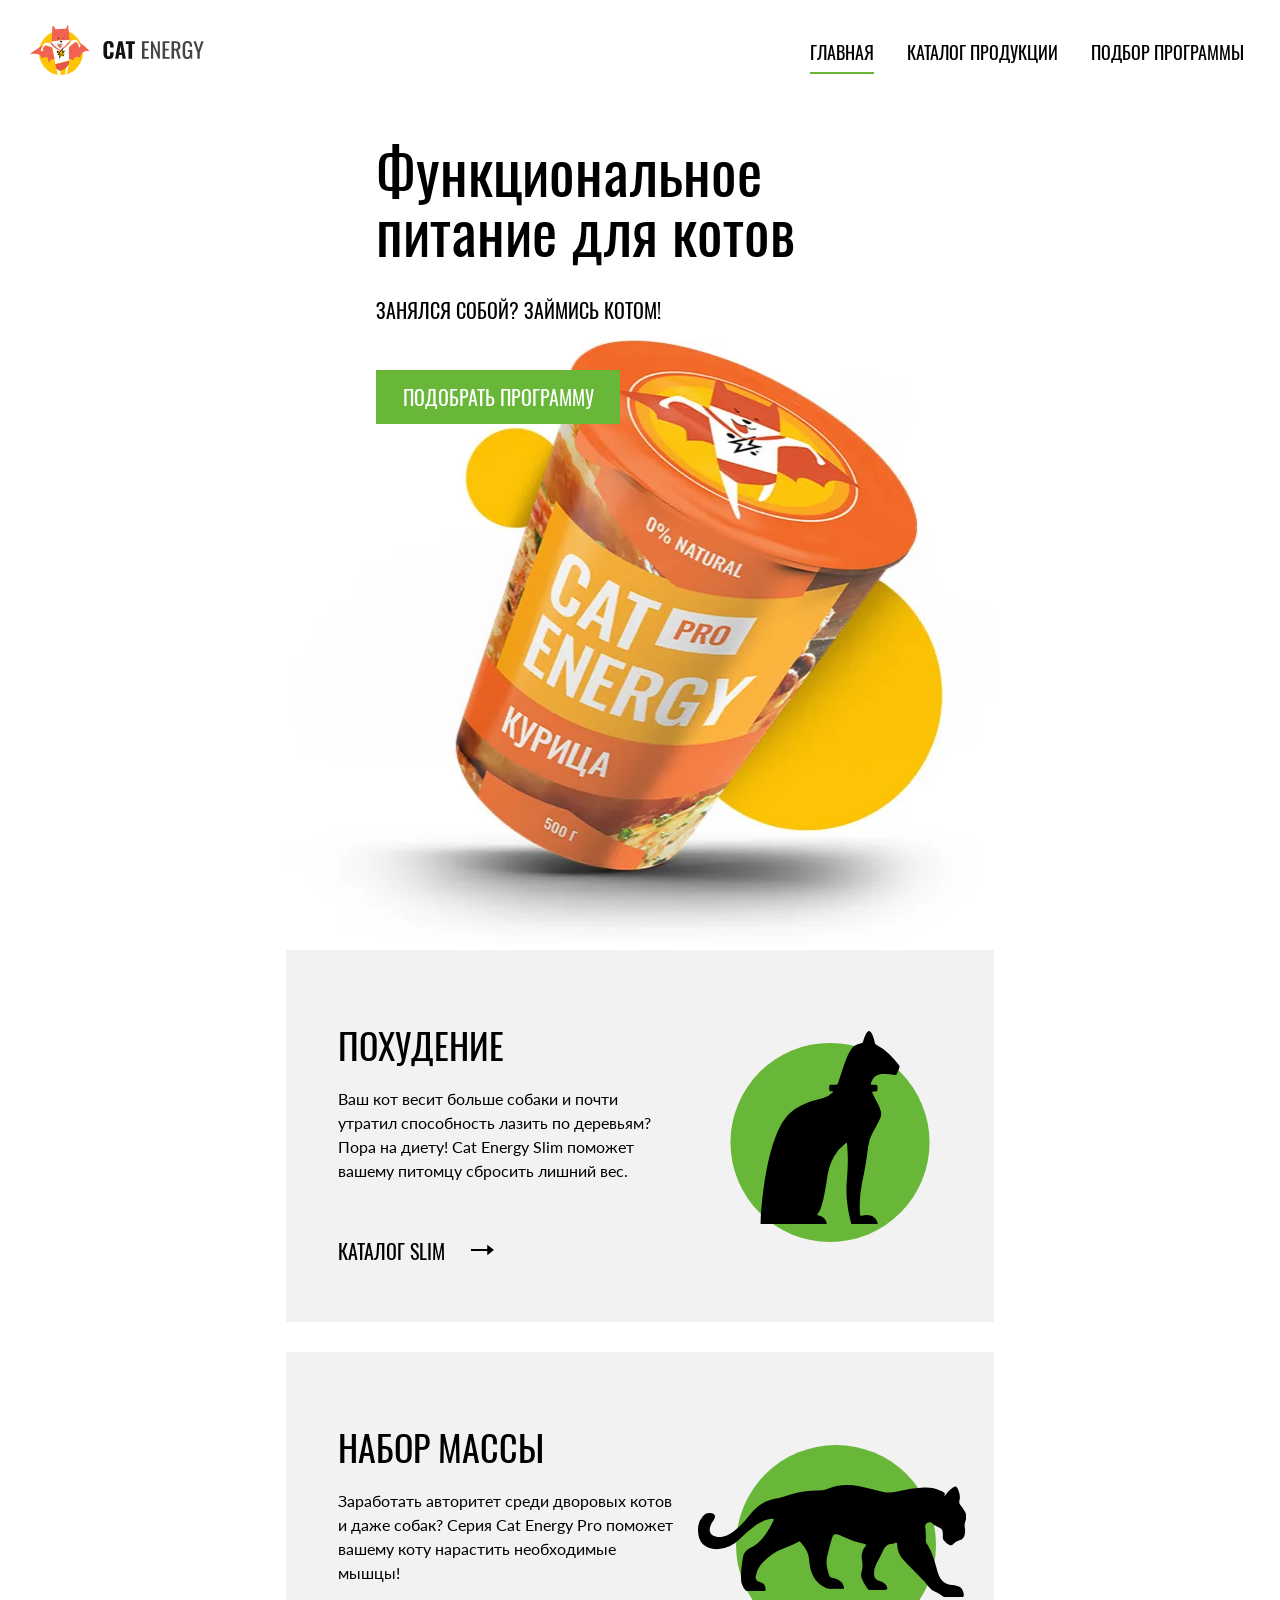
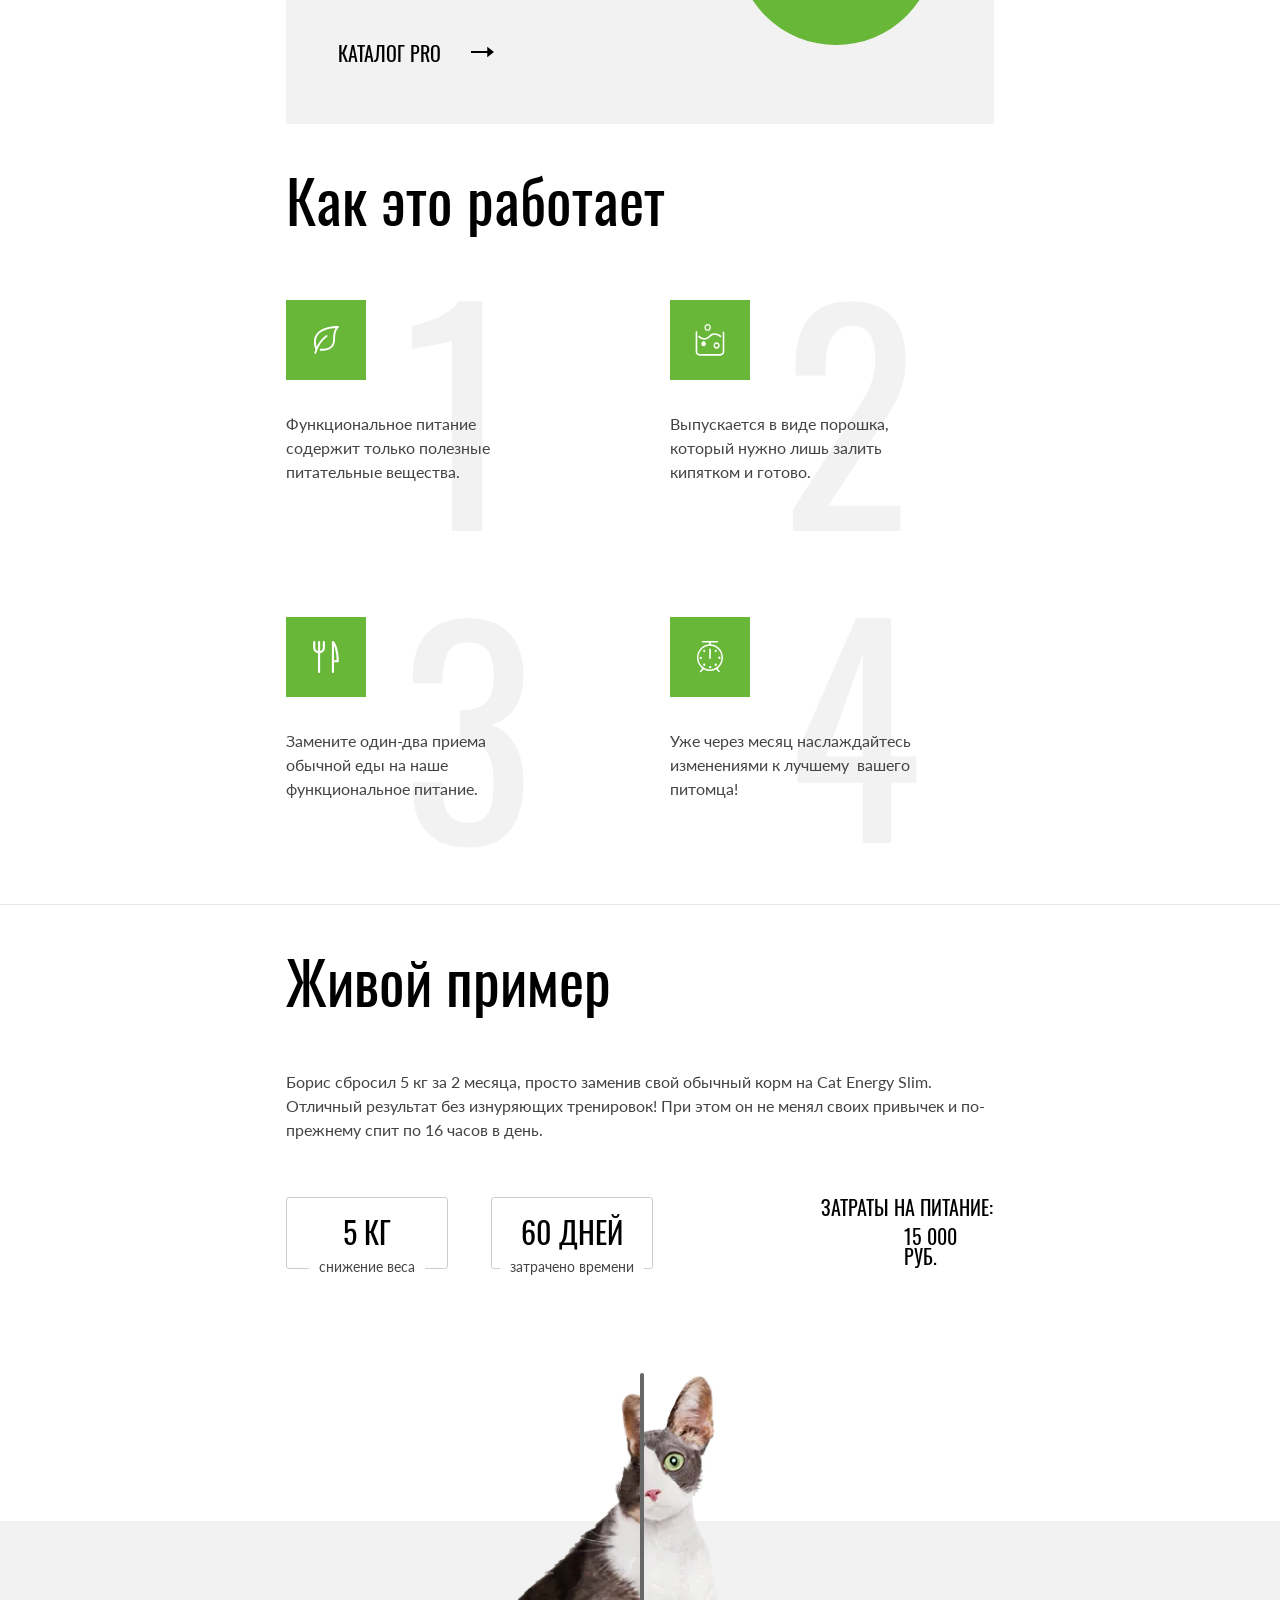
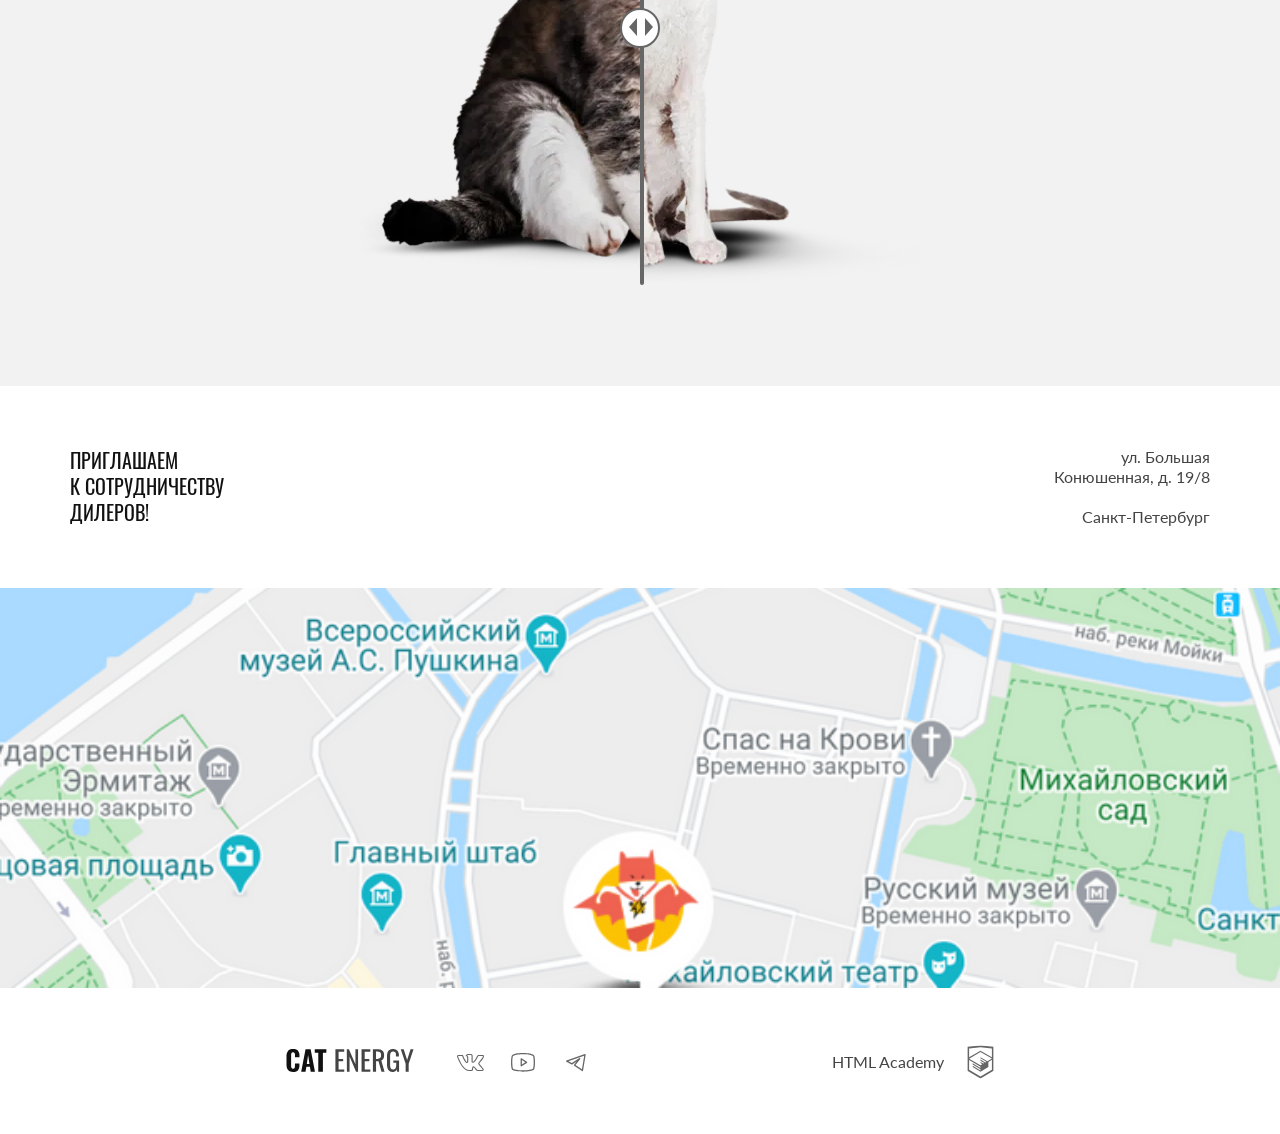
==== commit be5a873d: "Deploying to gh-pages from @ nastianuk/2347473-cat-energy-31@88d317f3cbb61998ba0cf383e44ce12e228f8b9" ====
--- a/index.html
+++ b/index.html
@@ -1 +1 @@
-<!DOCTYPE html><html class="page" lang="ru"><head><meta charset="UTF-8"><title>Cat Energy</title><meta name="viewport" content="width=device-width,initial-scale=1"><link rel="preload" href="../source/fonts/lato/Lato-Regular.woff" as="font"><link rel="preload" href="../source/fonts/lato/Lato-Regular.woff2" as="font"><link rel="preload" href="../source/fonts/oswald/oswaldregular.woff" as="font"><link rel="preload" href="../source/fonts/oswald/oswaldregular.woff2" as="font"><link rel="stylesheet" href="styles/styles.css"><link rel="icon" href="favicon.ico"><link rel="icon" href="favicons/icon.svg" type="image/svg+xml"><link rel="apple-touch-icon" href="favicons/180.png"><link rel="manifest" href="manifest.webmanifest"><script src="scripts/index.js" defer="defer"></script></head><body class="page__body"><header class="main-header"><div class="main-header__wrapper"><nav class="main-nav"><div class="main-nav__logo-wrapper"><a class="main-nav__logo" href="index.html"><picture><source media="(min-width: 1440px)" srcset="images/logo-desktop.svg" type="image/svg+xml" width="70" height="59"><source media="(min-width: 768px)" srcset="images/logo-tablet.svg" type="image/svg+xml" width="60" height="50"><img class="main-nav__logo-image" src="images/logo-mobile.svg" width="33" height="38" alt="Логотип изображение кота"></picture><picture><source media="(min-width: 1440px)" width="118" height="21" type="image/svg+xml" srcset="images/logo-text.svg"><img class="main-nav__logo-text" src="images/logo-text.svg" width="101" height="18" alt="Cat Energy"></picture></a><button class="main-nav__toggle main-nav__toggle--opened" type="button"><span class="visually-hidden">Открыть меню</span></button> <button class="main-nav__toggle-close" type="button"><span class="visually-hidden">Закрыть меню</span></button></div><ul class="main-nav__list"><li class="main-nav__list-item main-nav__list-item--active"><a class="main-nav__list-link" href="index.html">Главная</a></li><li class="main-nav__list-item"><a class="main-nav__list-link" href="catalog.html">Каталог продукции</a></li><li class="main-nav__list-item"><a class="main-nav__list-link" href="#">Подбор программы</a></li></ul></nav></div></header><main class="main-container"><section class="hero-block"><div class="hero-block__wrapper"><h1 class="hero-block__title">Функциональное<br>питание для котов</h1><p class="hero-block__description">Занялся собой? Займись котом!</p><picture><source type="image/webp" media="(min-width: 1440px)" srcset="images/hero-jar-desktop@1x.webp, images/hero-jar-desktop@2x.webp 2x"><source type="image/webp" media="(min-width: 768px)" srcset="images/hero-jar-tablet@1x.webp, images/hero-jar-tablet@2x.webp 2x"><source type="image/webp" srcset="images/hero-jar-mobile@1x.webp, images/hero-jar-mobile@2x.webp 2x"><source width="552" height="499" type="image/png" media="(min-width: 1440px)" srcset="images/hero-jar-desktop@2x.png, images/hero-jar-desktop@2x.png 2x"><source width="709" height="609" type="image/png" media="(min-width: 768px)" srcset="images/hero-jar-tablet@1x.png, images/hero-jar-tablet@2x.png 2x"><img class="hero-block__jar-img" src="images/hero-jar-mobile@1x.png" srcset="images/hero-jar-mobile@2x.png 2x" width="280" height="270" alt="Банка с кормом Кэт Энерджи"></picture><a class="hero-block__button" href="#">Подобрать программу</a></div></section><section class="recommendation-catalog"><div class="recommendation-catalog__wrapper"><h2 class="visually-hidden">Предложения из каталога</h2><ul class="recommendation-catalog__list"><li class="recommendation-catalog__list-item"><h3 class="recommendation-catalog__title recommendation-catalog__title--slim">Похудение</h3><p class="recommendation-catalog__description">Ваш кот весит больше собаки и почти утратил способность лазить по деревьям? Пора на диету! Cat Energy Slim поможет вашему питомцу сбросить лишний вес.</p><a class="recommendation-catalog__link" href="catalog.html">Каталог Slim</a></li><li class="recommendation-catalog__list-item"><h3 class="recommendation-catalog__title recommendation-catalog__title--pro">Набор массы</h3><p class="recommendation-catalog__description">Заработать авторитет среди дворовых котов и даже собак? Серия Cat Energy Pro поможет вашему коту нарастить необходимые мышцы!</p><a class="recommendation-catalog__link" href="catalog.html">Каталог Pro</a></li></ul></div></section><section class="about-work"><div class="about-work__wrapper"><h2 class="about-work__title title">Как это работает</h2><ul class="about-work__list"><li class="about-work__list-item about-work__list-item--leaf"><p class="about-work__description about-work__description--leaf">Функциональное питание содержит только полезные питательные&nbsp;вещества.</p></li><li class="about-work__list-item about-work__list-item--powder"><p class="about-work__description about-work__description--powder">Выпускается в виде порошка, который нужно лишь залить кипятком и готово.</p></li><li class="about-work__list-item about-work__list-item--eat"><p class="about-work__description about-work__description--eat">Замените один-два приема обычной еды на наше функциональное питание.</p></li><li class="about-work__list-item about-work__list-item--time"><p class="about-work__description about-work__description--time">Уже через месяц наслаждайтесь изменениями к лучшему&nbsp; вашего питомца!</p></li></ul></div></section><section class="example"><div class="example__wrapper"><h2 class="example__title title">Живой пример</h2><p class="example__description">Борис сбросил 5 кг за 2 месяца, просто заменив свой обычный корм на Cat Energy Slim. Отличный результат без&nbsp;изнуряющих тренировок! При этом он не менял своих привычек и по-прежнему спит по 16 часов в день.</p><div class="example__information"><div class="example__number"><p class="example__number-text example__number-text--weight"><span class="example__number-title">5 кг</span> <span class="example__number-description">снижение веса</span></p><p class="example__number-text example__number-text--days"><span class="example__number-title">60 дней</span> <span class="example__number-description">затрачено времени</span></p></div><div class="example__number-money"><p class="example__money-title">Затраты на питание:</p><p class="example__money-description">15 000 руб.</p></div></div></div><div class="example__img-wrapper"><picture><source type="image/webp" media="(min-width: 768px)" srcset="images/cat-slider-tablet@1x.webp, images/cat-slider-mobile@2x.webp 2x"><source type="image/webp" srcset="images/cat-slider-mobile@1x.webp, images/cat-slider-mobile@2x.webp 2x"><source width="560" height="512" type="image/png" media="(min-width: 768px)" srcset="images/cat-slider-tablet@1x.png, images/cat-slider-tablet@2x.png 2x"><img class="example__img-slider example__img-slider--after" src="images/cat-slider-mobile@1x.png" srcset="images/cat-slider-mobile@2x.png 2x" width="280" height="256" alt="Худенький котик"></picture><button class="example__slider-button" type="button"><span class="visually-hidden">Кнопка слайдера</span></button></div></section><section class="address"><div class="address__wrapper"><div class="address__wrapper-text"><h2 class="visually-hidden">Адрес</h2><p class="address__title">Приглашаем к&nbsp;сотрудничеству дилеров!</p><address class="address__text"><p class="address__text-street">ул. Большая Конюшенная, д. 19/8</p><p class="address__text-city">Санкт-Петербург</p></address></div></div><div class="address__map"><script async src="https://api-maps.yandex.ru/services/constructor/1.0/js/?um=constructor%3Aeb95169d0875b9a592414c2d9ed139062ed1d81b51e6aa3d5452f0941bdab761&amp;lang=ru_RU&amp;scroll=true"></script></div></section></main><footer class="main-footer"><div class="main-footer__wrapper"><div class="main-footer__logo-wrapper"><a class="main-footer__logo" href="#"><img class="main-footer__logo-img" src="images/logo-text.svg" width="128" height="24" alt="Логотип Cat Energy"></a></div><div class="main-footer__social-list-wrapper"><ul class="main-footer__social-list"><li class="main-footer__social-item"><a class="main-footer__social-link main-footer__social-link--vkontakte" href="#"><span class="visually-hidden">Вконтакте</span></a></li><li class="main-footer__social-item"><a class="main-footer__social-link main-footer__social-link--youtube" href="#"><span class="visually-hidden">Ютуб</span></a></li><li class="main-footer__social-item"><a class="main-footer__social-link main-footer__social-link--telegram" href="#"><span class="visually-hidden">Телеграм</span></a></li></ul></div><div class="main-footer__html-logo-wrapper"><a class="main-footer__html-logo" href="https://htmlacademy.ru/intensive/adaptive"><p class="main-footer__html-text">HTML Academy</p></a><a class="main-footer__html-img" href="https://htmlacademy.ru/intensive/adaptive"><p class="visually-hidden">Логотип HTML Academy</p></a></div></div></footer><script src="scripts/index.js"></script></body></html>+<!DOCTYPE html><html class="page" lang="ru"><head><meta charset="UTF-8"><title>Cat Energy</title><meta name="viewport" content="width=device-width,initial-scale=1"><link rel="preload" href="../source/fonts/lato/Lato-Regular.woff2" as="font" crossorigin="anonymous"><link rel="preload" href="../source/fonts/oswald/oswaldregular.woff2" as="font" crossorigin="anonymous"><link rel="stylesheet" href="styles/styles.css"><link rel="icon" href="favicon.ico"><link rel="icon" href="favicons/icon.svg" type="image/svg+xml"><link rel="apple-touch-icon" href="favicons/180.png"><link rel="manifest" href="manifest.webmanifest"><script src="scripts/index.js" defer="defer"></script></head><body class="page__body"><header class="main-header"><div class="main-header__wrapper"><nav class="main-nav"><div class="main-nav__logo-wrapper"><a class="main-nav__logo" href="index.html"><picture><source media="(min-width: 1440px)" srcset="images/logo-desktop.svg" type="image/svg+xml" width="70" height="59"><source media="(min-width: 768px)" srcset="images/logo-tablet.svg" type="image/svg+xml" width="60" height="50"><img class="main-nav__logo-image" src="images/logo-mobile.svg" width="33" height="38" alt="Логотип изображение кота"></picture><picture><source media="(min-width: 1440px)" width="118" height="21" type="image/svg+xml" srcset="images/logo-text.svg"><img class="main-nav__logo-text" src="images/logo-text.svg" width="101" height="18" alt="Cat Energy"></picture></a><button class="main-nav__toggle main-nav__toggle--opened" type="button"><span class="visually-hidden">Открыть меню</span></button> <button class="main-nav__toggle-close" type="button"><span class="visually-hidden">Закрыть меню</span></button></div><ul class="main-nav__list"><li class="main-nav__list-item main-nav__list-item--active"><a class="main-nav__list-link" href="index.html">Главная</a></li><li class="main-nav__list-item"><a class="main-nav__list-link" href="catalog.html">Каталог продукции</a></li><li class="main-nav__list-item"><a class="main-nav__list-link" href="#">Подбор программы</a></li></ul></nav></div></header><main class="main-container"><section class="hero-block"><div class="hero-block__wrapper"><h1 class="hero-block__title">Функциональное питание для котов</h1><p class="hero-block__description">Занялся собой? Займись котом!</p><picture><source width="552" height="499" type="image/webp" media="(min-width: 1440px)" srcset="images/hero-jar-desktop@1x.webp, images/hero-jar-desktop@2x.webp 2x"><source width="709" height="609" type="image/webp" media="(min-width: 768px)" srcset="images/hero-jar-tablet@1x.webp, images/hero-jar-tablet@2x.webp 2x"><source type="image/webp" srcset="images/hero-jar-mobile@1x.webp, images/hero-jar-mobile@2x.webp 2x"><source width="552" height="499" type="image/png" media="(min-width: 1440px)" srcset="images/hero-jar-desktop@2x.png, images/hero-jar-desktop@2x.png 2x"><source width="709" height="609" type="image/png" media="(min-width: 768px)" srcset="images/hero-jar-tablet@1x.png, images/hero-jar-tablet@2x.png 2x"><img class="hero-block__jar-img" src="images/hero-jar-mobile@1x.png" srcset="images/hero-jar-mobile@2x.png 2x" width="280" height="270" alt="Банка с кормом Кэт Энерджи"></picture><a class="hero-block__button" href="#">Подобрать программу</a></div></section><section class="recommendation-catalog"><div class="recommendation-catalog__wrapper"><h2 class="visually-hidden">Предложения из каталога</h2><ul class="recommendation-catalog__list"><li class="recommendation-catalog__list-item"><h3 class="recommendation-catalog__title recommendation-catalog__title--slim">Похудение</h3><p class="recommendation-catalog__description">Ваш кот весит больше собаки и почти утратил способность лазить по деревьям? Пора на диету! Cat Energy Slim поможет вашему питомцу сбросить лишний вес.</p><a class="recommendation-catalog__link" href="catalog.html">Каталог Slim</a></li><li class="recommendation-catalog__list-item"><h3 class="recommendation-catalog__title recommendation-catalog__title--pro">Набор массы</h3><p class="recommendation-catalog__description">Заработать авторитет среди дворовых котов и даже собак? Серия Cat Energy Pro поможет вашему коту нарастить необходимые мышцы!</p><a class="recommendation-catalog__link" href="catalog.html">Каталог Pro</a></li></ul></div></section><section class="about-work"><div class="about-work__wrapper"><h2 class="about-work__title title">Как это работает</h2><ul class="about-work__list"><li class="about-work__list-item about-work__list-item--leaf"><p class="about-work__description about-work__description--leaf">Функциональное питание содержит только полезные питательные&nbsp;вещества.</p></li><li class="about-work__list-item about-work__list-item--powder"><p class="about-work__description about-work__description--powder">Выпускается в виде порошка, который нужно лишь залить кипятком и готово.</p></li><li class="about-work__list-item about-work__list-item--eat"><p class="about-work__description about-work__description--eat">Замените один-два приема обычной еды на наше функциональное питание.</p></li><li class="about-work__list-item about-work__list-item--time"><p class="about-work__description about-work__description--time">Уже через месяц наслаждайтесь изменениями к лучшему&nbsp; вашего питомца!</p></li></ul></div></section><section class="example"><div class="example__centering-wrapper"><div class="example__wrapper"><h2 class="example__title title">Живой пример</h2><p class="example__description">Борис сбросил 5 кг за 2 месяца, просто заменив свой обычный корм на Cat Energy Slim. Отличный результат без&nbsp;изнуряющих тренировок! При этом он не менял своих привычек и по-прежнему спит по 16 часов в день.</p><div class="example__information"><div class="example__number"><p class="example__number-text example__number-text--weight"><span class="example__number-title">5 кг</span> <span class="example__number-description">снижение веса</span></p><p class="example__number-text example__number-text--days"><span class="example__number-title">60 дней</span> <span class="example__number-description">затрачено времени</span></p></div><div class="example__number-money"><p class="example__money-title">Затраты на питание:</p><p class="example__money-description">15 000 руб.</p></div></div></div><div class="example__img-wrapper"><picture><source width="560" height="512" type="image/webp" media="(min-width: 768px)" srcset="images/cat-slider-tablet@1x.webp, images/cat-slider-mobile@2x.webp 2x"><source type="image/webp" srcset="images/cat-slider-mobile@1x.webp, images/cat-slider-mobile@2x.webp 2x"><source width="560" height="512" type="image/png" media="(min-width: 768px)" srcset="images/cat-slider-tablet@1x.png, images/cat-slider-tablet@2x.png 2x"><img class="example__img-slider example__img-slider--after" src="images/cat-slider-mobile@1x.png" srcset="images/cat-slider-mobile@2x.png 2x" width="280" height="256" alt="Худенький котик"></picture><button class="example__slider-button" type="button"><span class="visually-hidden">Кнопка слайдера</span></button></div></div></section><section class="address"><div class="address__wrapper"><div class="address__wrapper-text"><h2 class="visually-hidden">Адрес</h2><p class="address__title">Приглашаем к&nbsp;сотрудничеству дилеров!</p><address class="address__text"><p class="address__text-street">ул. Большая Конюшенная, д. 19/8</p><p class="address__text-city">Санкт-Петербург</p></address></div></div><div class="address__map"><script async src="https://api-maps.yandex.ru/services/constructor/1.0/js/?um=constructor%3Aeb95169d0875b9a592414c2d9ed139062ed1d81b51e6aa3d5452f0941bdab761&amp;lang=ru_RU&amp;scroll=true"></script></div></section></main><footer class="main-footer"><div class="main-footer__wrapper"><a class="main-footer__logo" href="#"><img class="main-footer__logo-img" src="images/logo-text.svg" width="128" height="24" alt="Логотип Cat Energy"></a><ul class="main-footer__social-list"><li class="main-footer__social-item"><a class="main-footer__social-link main-footer__social-link--vkontakte" href="#"><span class="visually-hidden">Вконтакте</span></a></li><li class="main-footer__social-item"><a class="main-footer__social-link main-footer__social-link--youtube" href="#"><span class="visually-hidden">Ютуб</span></a></li><li class="main-footer__social-item"><a class="main-footer__social-link main-footer__social-link--telegram" href="#"><span class="visually-hidden">Телеграм</span></a></li></ul><div class="main-footer__html-logo-wrapper"><a class="main-footer__html-logo" href="https://htmlacademy.ru/intensive/adaptive"><p class="main-footer__html-text">HTML Academy</p></a><a class="main-footer__html-img" href="https://htmlacademy.ru/intensive/adaptive"><p class="visually-hidden">Логотип HTML Academy</p></a></div></div></footer><script src="scripts/index.js"></script></body></html>
--- a/styles/styles.css
+++ b/styles/styles.css
@@ -1 +1 @@
-@font-face{font-family:Lato;font-weight:400;font-style:normal;src:url(../fonts/lato/Lato-Regular.woff2)format("woff2");font-display:swap}@font-face{font-family:Oswald;font-weight:400;font-style:normal;src:url(../fonts/oswald/oswaldregular.woff2)format("woff2");font-display:swap}*,:before,:after{box-sizing:border-box}body{margin:0;padding:0;font-family:Lato,sans-serif}img{object-fit:contain;max-width:100%;height:auto}.visually-hidden{white-space:nowrap;-webkit-clip-path:inset(100%);clip-path:inset(100%);clip:rect(0 0 0 0);border:0;width:1px;height:1px;margin:-1px;padding:0;position:absolute;overflow:hidden}.page{background-color:#fff;height:100%}.page__body{flex-direction:column;justify-content:space-between;min-height:100vh;margin:0 auto;display:flex}.main-header{min-height:39px}@media (width<=767px){.main-header--catalog{border-bottom:1px solid #d9d9d9}}.main-header--catalog:after,.main-header--catalog:before{display:none}@media (width>=1440px){.main-header{width:100%;margin:0 auto;padding:55px 110px 0;position:relative}.main-header:after,.main-header:before{content:"";z-index:-1;background-color:#69b738d9;width:50%;height:694px;position:absolute;top:0;right:0}.main-header:before{z-index:-1;background-color:#69b738d9}.main-header:after{z-index:-2;background-image:-webkit-image-set(url(../../images/index-background-desktop@1x.jpg) 1x,url(../../images/index-background-desktop@2x.jpg) 2x);background-image:image-set("../../images/index-background-desktop@1x.jpg" 1x,"../../images/index-background-desktop@2x.jpg" 2x);background-position:50%;background-repeat:no-repeat;background-size:cover;top:0}}.main-header__wrapper{margin:0}@media (width>=768px){.main-header__wrapper{margin:25px 30px 0}}@media (width>=1440px){.main-header__wrapper{margin:0}}.main-nav{flex-direction:column;justify-content:space-between;min-width:279px;margin:0 auto;display:flex;position:relative}@media (width>=768px){.main-nav{flex-direction:row;align-items:center;min-width:704px}}@media (width>=1440px){.main-nav{min-width:1220px}}.main-nav__list{margin:0;padding:0;list-style:none}@media (width<=767px){.main-nav__list{z-index:2;background-color:#fff;width:100%;position:absolute;top:100%;left:0;right:0}}.main-nav__list-link{color:#000;text-transform:uppercase;width:100%;font-family:Oswald,Arial,sans-serif;font-size:20px;line-height:20px;text-decoration:none}@media (width>=768px){.main-nav__list-link{font-size:18px;line-height:24px}}@media (width>=1440px){.main-nav__list-link{font-size:20px;line-height:20px}}@media (width>=768px){.main-nav__list-link:hover{opacity:.6}.main-nav__list-link:focus{opacity:.3}}@media (width>=1440px){.main-nav__list-link{color:#fff}.main-nav__list-link--catalog{color:#000}}.main-nav__toggle{z-index:2;cursor:pointer;background-color:#0000;background-image:url(../icons/stack.svg#open-mobile);background-repeat:no-repeat;border:none;align-items:center;width:24px;height:24px;display:block;position:absolute;top:23px;right:20px}.main-nav__toggle--opened{display:none}.main-nav__toggle-close{z-index:2;cursor:pointer;background-color:#0000;background-image:url(../icons/stack.svg#close-menu);background-repeat:no-repeat;border:none;align-items:center;width:24px;height:24px;display:block;position:absolute;top:23px;right:20px}.main-nav__toggle-close--closed,.main-nav__list--nojs{display:none}@media (width>=768px){.main-nav__list{flex-direction:row;justify-content:space-between;min-width:436px;margin-right:4px;display:flex}.main-nav__toggle,.main-nav__toggle-close{display:none}}@media (width>=1440px){.main-nav__list{width:475px}}@media (width>=768px){.main-nav__list-item--active{height:24px}.main-nav__list-item--active:after{content:"";background-color:#68b738;width:100%;height:2px;display:inline-block;position:absolute;bottom:-10px;left:0}}@media (width>=1440px){.main-nav__list-item--active{height:30px}.main-nav__list-item--active:after{background-color:#fff;bottom:-12px}}.main-nav__list-item{text-align:center;border-top:1px solid #e6e6e6;padding:22px 0 20px;position:relative}@media (width>=768px){.main-nav__list-item{border:none;padding:0}}.main-nav__logo{align-items:center;display:flex}@media (width>=1440px){.main-nav__logo:hover{opacity:.8}.main-nav__logo:active{opacity:.6}}@media (width<=767px){.main-nav__logo-wrapper{margin:13px 20px 10px}}.main-nav__logo-text{margin-left:56px}@media (width>=768px){.main-nav__logo-text{margin-left:13px}}@media (width>=1440px){.main-nav__logo-text{margin-left:14px}}@media (width>=768px){.main-nav__list--catalog .main-nav__list-item--active:after{content:"";background-color:#68b738;width:100%;height:2px;display:inline-block;position:absolute;bottom:-10px;left:0}}.main-container{flex-direction:column;flex-grow:1;min-height:100%;display:flex}@media (width<=767px){.hero-block{position:relative}.hero-block:after,.hero-block:before{content:"";z-index:-1;background-color:#69b738d9;width:100%;height:302px;position:absolute;top:0;left:0;right:0}.hero-block:after{z-index:-2;background-image:-webkit-image-set(url(../../images/index-background-mobile@1x.jpg) 1x,url(../../images/index-background-mobile@2x.jpg) 2x);background-image:image-set("../../images/index-background-mobile@1x.jpg" 1x,"../../images/index-background-mobile@2x.jpg" 2x);background-position:50%;background-repeat:no-repeat;background-size:cover;top:0}}.hero-block__wrapper{margin:0 20px;position:relative}@media (width>=768px) and (width<=1440px){.hero-block__wrapper{width:708px;min-height:810px;margin:0 auto}}@media (width>=1440px){.hero-block__wrapper{min-height:609px;padding-top:107px}}.hero-block__title{color:#fff;text-align:center;margin:0 0 25px;padding-top:27px;font-family:Oswald,Arial,sans-serif;font-size:36px;font-weight:400;line-height:36px}@media (width>=768px){.hero-block__title{color:#000;text-align:left;width:420px;margin:62px 0 40px 100px;padding:0;font-size:60px;line-height:60px}}@media (width>=1440px){.hero-block__title{width:420px;margin:0 0 40px 170px}}.hero-block__description{color:#fff;text-transform:uppercase;text-align:center;margin:0 0 29px;font-family:Oswald,Arial,sans-serif;font-size:14px;font-weight:400;line-height:14px}@media (width>=768px){.hero-block__description{color:#000;text-align:left;margin:0 0 0 100px;font-size:20px;line-height:20px}}@media (width>=1440px){.hero-block__description{margin-left:170px}}.hero-block__button{color:#fff;text-transform:uppercase;text-align:center;background-color:#68b738;width:280px;min-height:40px;margin:0 auto;padding:10px 0;font-family:Oswald,Arial,sans-serif;font-size:16px;font-weight:400;line-height:20px;text-decoration:none;display:block}.hero-block__button:hover{background-color:#5eaa2f}.hero-block__button:active{color:#ffffff4d}@media (width>=768px){.hero-block__button{width:244px;margin:50px 0 0 100px;padding:14px 0;font-size:20px;line-height:26px}}@media (width>=1440px){.hero-block__button{margin:52px 0 0 170px}}.hero-block__jar-img{width:280px;height:270px;margin:0 auto 3px;display:block}@media (width>=768px){.hero-block__jar-img{z-index:-1;width:709px;height:609px;display:block;position:absolute;top:200px;left:10px}}@media (width>=1440px){.hero-block__jar-img{width:552px;height:499px;display:block;position:absolute;top:26px;left:537px}}.recommendation-catalog__wrapper{margin:20px auto;padding:0 20px}@media (width>=768px){.recommendation-catalog__wrapper{margin:0 auto 45px;padding:0 30px}}@media (width>=1440px){.recommendation-catalog__wrapper{margin:50px auto 53px;padding:0 110px}}.recommendation-catalog__list{margin:0;padding:0;list-style:none}@media (width>=768px) and (width<=1440px){.recommendation-catalog__list{width:708px;margin:0 auto}}@media (width>=1440px){.recommendation-catalog__list{grid-template-columns:1fr 1fr;column-gap:80px;display:grid}}.recommendation-catalog__title{text-transform:uppercase;color:#000;margin:0 0 30px 70px;font-family:Oswald,Arial,sans-serif;font-size:24px;font-weight:400;line-height:37px;position:relative}@media (width>=768px){.recommendation-catalog__title{margin:0 0 24px;font-size:36px;line-height:36px}}@media (width>=1440px){.recommendation-catalog__title{margin:0 0 73px 162px}}.recommendation-catalog__title:before{content:"";background-image:url(../icons/stack.svg#cat-slim);background-repeat:no-repeat;background-size:50px 53px;width:50px;height:53px;display:block;position:absolute;top:-9px;left:-69px}@media (width>=768px){.recommendation-catalog__title:before{background-size:200px 211px;width:200px;height:211px;top:4px;left:394px}}@media (width>=1440px){.recommendation-catalog__title:before{background-size:100px 106px;width:100px;height:106px;top:-35px;left:-162px}}.recommendation-catalog__title--pro:before{background-image:url(../icons/stack.svg#cat-pro);background-size:67px 50px;width:67px;height:50px;top:-6px;left:-78px}@media (width>=768px){.recommendation-catalog__title--pro:before{background-size:268px 200px;width:268px;height:200px;top:16px;left:358px}}@media (width>=1440px){.recommendation-catalog__title--pro:before{background-size:134px 100px;width:134px;height:100px;top:-30px;left:-180px}}.recommendation-catalog__description{color:#000;margin:0 0 40px;font-family:Lato,Arial,sans-serif;font-size:14px;font-weight:400;line-height:18px}@media (width>=768px){.recommendation-catalog__description{max-width:340px;margin:0 0 60px;font-size:16px;line-height:24px}}@media (width>=1440px){.recommendation-catalog__description{min-width:457px;margin-bottom:35px}}.recommendation-catalog__link{text-transform:uppercase;color:#000;text-align:center;font-family:Oswald,Arial,sans-serif;font-size:16px;font-weight:400;line-height:16px;text-decoration:none;position:relative}@media (width>=768px){.recommendation-catalog__link{width:108px;font-size:20px}}.recommendation-catalog__link:after{content:"";background-color:#000;width:35px;height:10px;display:block;position:absolute;top:8px;left:95px;-webkit-mask-image:url(../icons/stack.svg#arrow);mask-image:url(../icons/stack.svg#arrow);-webkit-mask-position:100%;mask-position:100%;-webkit-mask-size:24px 10px;mask-size:24px 10px;-webkit-mask-repeat:no-repeat;mask-repeat:no-repeat}@media (width>=768px){.recommendation-catalog__link:after{top:9px;left:132px}}@media (width>=1440px){.recommendation-catalog__link:after{top:3px;left:132px}}.recommendation-catalog__link:active{opacity:.3}.recommendation-catalog__link:hover:after,.recommendation-catalog__link:active:after{-webkit-mask-size:32px 10px;mask-size:32px 10px}@media (width<=767px){.recommendation-catalog__link:before{content:"";background-color:#d9d9d9;width:240px;height:1px;position:absolute;top:-15px}}.recommendation-catalog__list-item{background-color:#f2f2f2;margin:0 0 20px;padding:30px 20px 20px}.recommendation-catalog__list-item:last-child{margin-bottom:0}@media (width>=768px){.recommendation-catalog__list-item{min-height:372px;margin:0 0 30px;padding:77px 0 53px 52px}}@media (width>=1440px){.recommendation-catalog__list-item{flex-direction:column;width:570px;margin:0 0 20px;padding:77px 77px 59px 52px;display:flex}}.about-work{margin:0 auto;padding:0 20px 49px}@media (width>=768px){.about-work{border-bottom:1px solid #e6e6e6;margin:0;padding:0 30px 9px}}@media (width>=1440px){.about-work{border:none;margin:0 auto;padding:0 110px}}.about-work__list{margin:0;padding:0 0 0 80px;list-style:none}@media (width>=768px){.about-work__list{grid-template-columns:1fr 1fr;gap:37px 137px;padding:0 76px 37px 0;display:grid}}@media (width>=1440px){.about-work__list{grid-column-gap:77px;grid-template-columns:1fr 1fr 1fr 1fr;padding:0;display:grid}}.about-work__description{color:#444;margin:0;font-family:Lato,Arial,sans-serif;font-size:14px;font-weight:400;line-height:18px;position:relative}@media (width<=767px){.about-work__description{align-items:center;height:60px;display:flex}}@media (width>=768px){.about-work__description{width:242px;font-size:16px;line-height:24px}}@media (width>=1440px){.about-work__description--leaf{width:201px}}.about-work__description:before{content:"";background-color:#68b738;background-position:50%;background-repeat:no-repeat;width:60px;height:60px;display:block;position:absolute;left:-80px}@media (width>=768px){.about-work__description:before{background-size:80px 80px;width:80px;height:80px;top:-112px;left:0}}.about-work__description--leaf:before{background-image:url(../icons/stack.svg#leaf);background-size:30px 32px}.about-work__description--powder:before{background-image:url(../icons/stack.svg#powder);background-size:30px 32px}.about-work__description--eat:before{background-image:url(../icons/stack.svg#eat);background-size:30px 32px}.about-work__description--time:before{background-image:url(../icons/stack.svg#time);background-size:30px 32px}.about-work__title{color:#000;margin:0 0 40px;font-family:Oswald,Arial,sans-serif;font-size:36px;font-weight:400;line-height:40px}@media (width>=768px){.about-work__title{margin:0 0 32px;font-size:60px;line-height:60px}}.about-work__list-item{margin:0 0 20px;position:relative}.about-work__list-item:last-child{margin-bottom:0}@media (width>=768px){.about-work__list-item{min-height:280px;margin:0;padding-top:151px}.about-work__list-item--leaf{background-image:url(../icons/stack.svg#leaf-background);background-position:105px 40px;background-repeat:no-repeat;background-size:112px 230px;width:230px}.about-work__list-item--powder{background-image:url(../icons/stack.svg#powder-background);background-position:112px 40px;background-repeat:no-repeat;background-size:134px 230px;width:246px}.about-work__list-item--eat{background-image:url(../icons/stack.svg#eat-background);background-position:115px 40px;background-repeat:no-repeat;background-size:134px 230px;width:247px}.about-work__list-item--time{background-image:url(../icons/stack.svg#time-background);background-position:120px 40px;background-repeat:no-repeat;background-size:134px 225px;width:248px}}@media (width>=768px) and (width<=1440px){.about-work__wrapper{width:708px;margin:0 auto}}.example__wrapper{margin:0 20px}@media (width>=768px){.example__wrapper{width:708px;margin:0 auto}}@media (width>=1440px){.example__wrapper{flex-direction:column;justify-content:space-between;width:436px;margin:0 110px;display:flex}}.example{background-color:#eaeaea;padding:25px 0 40px}@media (width>=768px){.example{background:linear-gradient(#fff 57%,#f2f2f2 0%);padding:45px 0 101px}}@media (width>=1440px){.example{background:linear-gradient(#fff 22%,#f2f2f2 0%);justify-content:space-between;margin-top:69px;padding:0;display:flex}}.example__title{color:#000;margin:0 0 40px;font-family:Oswald,Arial,sans-serif;font-size:36px;font-weight:400;line-height:40px}@media (width>=768px){.example__title{margin-bottom:60px;font-size:60px;line-height:60px}}.example__description{color:#444;margin:0 0 20px;font-family:Lato,Arial,sans-serif;font-size:14px;font-weight:400;line-height:18px}@media (width>=768px){.example__description{margin:60px 0 55px;font-size:16px;line-height:24px}}@media (width>=1440px){.example__description{margin:146px 0 69px}}.example__number-title{color:#000;text-transform:uppercase;text-align:center;min-width:124px;min-height:56px;margin:0;padding:16px;font-family:Oswald,Arial,sans-serif;font-size:24px;font-weight:400;line-height:24px}@media (width>=768px){.example__number-title{min-width:162px;min-height:72px;font-size:30px;line-height:37px}}.example__number-description{color:#444;text-align:center;z-index:1;background-color:#eaeaea;max-width:77px;margin:-9px 0 0;padding:0 6px;font-family:Lato,Arial,sans-serif;font-size:12px;font-weight:400;line-height:12px}@media (width>=768px){.example__number-description{background-color:#fff;max-width:none;padding:0 10px;font-size:14px;line-height:14px}}@media (width>=1440px){.example__number-description{background-color:#f2f2f2}}.example__money-title{color:#000;text-transform:uppercase;text-align:center;margin:20px 0;font-family:Oswald,Arial,sans-serif;font-size:14px;font-weight:400;line-height:20px}@media (width>=768px){.example__money-title{margin:0;font-size:20px}}@media (width>=1440px){.example__money-title{text-align:left;width:174px}}.example__money-description{color:#000;text-transform:uppercase;margin:20px 0 0 4px;font-family:Oswald,Arial,sans-serif;font-size:14px;font-weight:400;line-height:20px}@media (width>=768px){.example__money-description{margin:9px 0 0 84px;font-size:20px}}@media (width>=1440px){.example__money-description{text-align:left;margin:0}}.example__slider-button{background-color:#666;border:none;border-radius:2px;width:4px;height:256px;padding:0;display:block;position:absolute;left:50%}.example__slider-button:hover{background-color:#68b738}.example__slider-button:active{opacity:.6;background-color:#5eaa2f}.example__slider-button:before{content:"";background-color:#fff;border:2px solid #666;border-radius:50%;width:40px;height:40px;display:block;position:absolute;top:108px;left:-20px}@media (width>=768px){.example__slider-button:before{top:235px}}.example__slider-button:hover:before{border-color:#68b738}.example__slider-button:active:before{opacity:.6;border-color:#5eaa2f}.example__slider-button:after{content:"";background-color:#666;width:24px;height:18px;display:block;position:absolute;top:120px;left:-11px;-webkit-mask-image:url(../icons/stack.svg#gallery-arrows);mask-image:url(../icons/stack.svg#gallery-arrows);-webkit-mask-position:50%;mask-position:50%;-webkit-mask-size:24px 18px;mask-size:24px 18px;-webkit-mask-repeat:no-repeat;mask-repeat:no-repeat}.example__slider-button:hover:after{background-color:#68b738}.example__slider-button:active:after{opacity:.6;border-color:#5eaa2f}@media (width>=768px){.example__slider-button{height:512px}.example__slider-button:after{top:245px}}.example__number{flex-direction:row;justify-content:space-between;display:flex}@media (width>=768px){.example__number{min-width:367px}}.example__number-text{flex-direction:column;align-items:center;margin:0;display:flex;position:relative}.example__number-text:after{content:"";border:1px solid #cdcdcd;border-radius:3px;width:124px;min-height:56px;position:absolute}@media (width>=768px){.example__number-text:after{width:162px;min-height:72px}}.example__img-wrapper{min-height:256px;position:relative}@media (width>=768px){.example__img-wrapper{min-height:512px}}@media (width>=1440px){.example__img-wrapper{width:560px}}.example__img-slider{width:560px;height:256px;margin:0 auto;position:absolute;inset:0}@media (width>=768px){.example__img-slider{height:512px}.example__information{flex-direction:row;justify-content:space-between;margin-bottom:99px;display:flex}}@media (width>=1440px){.example__information{flex-direction:column;max-width:366px;margin-bottom:75px}}.example__number-money{flex-direction:row;justify-content:center;display:flex}@media (width>=768px){.example__number-money{flex-direction:column;justify-content:center;max-width:174px;max-height:47px;margin-top:11px}}@media (width>=1440px){.example__number-money{flex-direction:row;justify-content:space-between;max-width:327px;margin-top:55px}}.address{position:relative}.address__wrapper{background-color:#fff;margin:0 auto;padding:26px 20px}@media (width>=768px){.address__wrapper{padding:60px 70px}}@media (width>=1440px){.address__wrapper{background-color:#fff;min-width:407px;padding:60px 79px;position:absolute;top:95px;left:110px}}.address__title{color:#111;text-transform:uppercase;margin:0;font-family:Oswald,Arial,sans-serif;font-size:16px;font-weight:400;line-height:20px}@media (width>=768px){.address__title{width:163px;font-size:20px;line-height:26px}}@media (width>=1440px){.address__title{width:163px;font-size:20px;line-height:26px}}.address__text-street{color:#444;text-align:right;min-width:140px;margin:0;font-family:Lato,Arial,sans-serif;font-size:14px;font-style:normal;font-weight:400;line-height:20px}@media (width>=768px){.address__text-street{text-align:right;width:157px;margin-bottom:20px;font-size:16px}}@media (width>=1440px){.address__text-street{text-align:left}}.address__text-city{color:#444;text-align:right;margin:0;font-family:Lato,Arial,sans-serif;font-size:14px;font-style:normal;font-weight:400;line-height:20px}@media (width>=768px){.address__text-city{text-align:right;width:157px;font-size:16px}}@media (width>=1440px){.address__text-city{text-align:left}}.address__wrapper-text{flex-direction:row;justify-content:space-between;display:flex}@media (width>=1440px){.address__wrapper-text{min-width:407px}}.address__map{background-image:-webkit-image-set(url(../../images/map-mobile@1x.png) 1x,url(../../images/map-mobile@2x.png) 2x);background-image:image-set("../../images/map-mobile@1x.png" 1x,"../../images/map-mobile@2x.png" 2x);background-repeat:no-repeat;background-size:cover;height:362px}@media (width>=768px){.address__map{background-image:-webkit-image-set(url(../../images/map-tablet@1x.png) 1x,url(../../images/map-tablet@2x.png) 2x);background-image:image-set("../../images/map-tablet@1x.png" 1x,"../../images/map-tablet@2x.png" 2x);background-repeat:no-repeat;height:400px}}@media (width>=1440px){.address__map{background-image:-webkit-image-set(url(../../images/map-desktop@1x.png) 1x,url(../../images/map-desktop@2x.png) 2x);background-image:image-set("../../images/map-desktop@1x.png" 1x,"../../images/map-desktop@2x.png" 2x);background-repeat:no-repeat;background-size:cover;height:400px}}.main-footer__wrapper{margin:0 auto;padding:40px 20px}@media (width>=768px){.main-footer__wrapper{flex-direction:row;justify-content:space-between;align-items:center;padding:57px 30px;display:flex}}@media (width>=1440px){.main-footer__wrapper{padding:66px 110px}}.main-footer__social-list{flex-direction:row;justify-content:space-between;width:132px;margin:0 auto;padding:20px 0;list-style:none;display:flex}@media (width>=768px){.main-footer__social-list{padding:0}}@media (width>=1440px){.main-footer__social-list{flex-wrap:wrap;width:132px}}.main-footer__social-list-wrapper{border-top:1px solid #d9d9d9;border-bottom:1px solid #d9d9d9}@media (width>=768px){.main-footer__social-list-wrapper{border:none;margin-left:37px}}.main-footer__social-link{background-position:50%;background-repeat:no-repeat;min-width:28px;min-height:22px;display:block}.main-footer__social-link:hover,.main-footer__social-link:focus{background-color:#68b738}.main-footer__social-link:active{opacity:.3;background-color:#68b738}.main-footer__social-link--vkontakte{background-color:#666;-webkit-mask-image:url(../icons/stack.svg#vkontakte);mask-image:url(../icons/stack.svg#vkontakte);-webkit-mask-size:28px 22px;mask-size:28px 22px;-webkit-mask-repeat:no-repeat;mask-repeat:no-repeat}.main-footer__social-link--youtube{background-color:#666;-webkit-mask-image:url(../icons/stack.svg#youtube);mask-image:url(../icons/stack.svg#youtube);-webkit-mask-size:28px 22px;mask-size:28px 22px;-webkit-mask-repeat:no-repeat;mask-repeat:no-repeat}.main-footer__social-link--telegram{background-color:#666;-webkit-mask-image:url(../icons/stack.svg#telegram);mask-image:url(../icons/stack.svg#telegram);-webkit-mask-size:28px 22px;mask-size:28px 22px;-webkit-mask-repeat:no-repeat;mask-repeat:no-repeat}.main-footer__html-img{background-color:#666;background-position:50%;background-repeat:no-repeat;min-width:27px;min-height:34px;display:block;-webkit-mask-image:url(../icons/stack.svg#logo-html);mask-image:url(../icons/stack.svg#logo-html);-webkit-mask-size:27px 34px;mask-size:27px 34px;-webkit-mask-repeat:no-repeat;mask-repeat:no-repeat}.main-footer__html-img:hover,.main-footer__html-img:focus{background-color:#68b738}.main-footer__html-img:active{opacity:.3;background-color:#68b738}.main-footer__html-text{color:#444;margin:0;font-family:Lato,Arial,sans-serif;font-size:16px;font-weight:400;line-height:20px}.main-footer__html-logo{text-decoration:none}.main-footer__logo-wrapper{text-align:center;margin-bottom:17px;display:block}@media (width>=768px){.main-footer__logo-wrapper{margin:0}}.main-footer__html-logo-wrapper{justify-content:space-between;align-items:center;margin-top:20px;display:flex}@media (width>=768px){.main-footer__html-logo-wrapper{width:162px;margin:0}}.main-footer__logo:hover,.main-footer__logo:focus{opacity:.8}.main-footer__logo:active{opacity:.6}.catalog-container{background-color:#fff}.catalog-cards__wrapper{margin:27px 0 25px}@media (width>=768px){.catalog-cards__wrapper{width:768px;margin:0 auto 89px}}@media (width>=1440px){.catalog-cards__wrapper{width:1220px;margin:0 auto 92px}}.catalog-cards__title{color:#000;margin:0 20px 37px;font-family:Oswald,Arial,sans-serif;font-size:36px;font-weight:400;line-height:40px}@media (width>=768px){.catalog-cards__title{margin:65px 30px 84px;font-size:60px;line-height:60px}}@media (width>=1440px){.catalog-cards__title{margin:74px 0 84px}}.catalog-cards__list{grid-template-columns:1fr;gap:0;margin:0;padding:0;list-style:none;display:grid}@media (width>=768px){.catalog-cards__list{grid-template-columns:1fr 1fr;gap:63px 60px;margin:0 30px}}@media (width>=1440px){.catalog-cards__list{grid-template-columns:1fr 1fr 1fr 1fr;gap:63px 80px;margin:0}}.catalog-cards__item{border-top:1px solid #f2f2f2;flex-wrap:wrap;justify-content:space-between;padding:20px 20px 25px;display:flex}@media (width>=768px){.catalog-cards__item{background-image:linear-gradient(#fff 81px,#f2f2f2 81px);border:none;padding:8px 36px 40px;display:block}}@media (width>=1440px){.catalog-cards__item{width:245px;padding:19px 38px 40px}}.catalog-cards__item:last-of-type{border-bottom:1px solid #f2f2f2}@media (width>=768px){.catalog-cards__item:last-of-type{background-image:none;border:2px solid #f2f2f2}}.catalog-cards__item--more{flex-direction:column}@media (width>=768px){.catalog-cards__item--more{margin-top:84px;padding:0 37px 35px}}.card__title--more:before{content:"";background-image:url(../icons/stack.svg#plus);background-repeat:no-repeat;background-size:30px 30px;width:30px;height:30px;margin:0 auto 23px;display:block}@media (width>=768px){.card__title--more:before{background-size:60px 60px;width:60px;height:60px;margin:0 auto 50px}}@media (width>=1440px){.card__title--more:before{margin:0 55px 45px}}.card__list{margin:0;padding:0;list-style:none}.card__title{color:#222;text-transform:uppercase;width:76px;margin:0 0 13px;font-family:Oswald,Arial,sans-serif;font-size:16px;font-weight:400;line-height:20px}@media (width>=768px){.card__title{text-align:center;width:135px;margin:0 57px 20px;font-size:20px;line-height:24px}}@media (width>=1440px){.card__title{margin:0 15px 30px;line-height:21px}}.card__definition{color:#444;margin:0;font-family:Lato,Arial,sans-serif;font-size:12px;font-weight:400;line-height:16px}@media (width>=768px){.card__definition{font-size:16px}}.card__value{color:#444;margin:0;font-family:Lato,Arial,sans-serif;font-size:12px;font-weight:400;line-height:16px}@media (width>=768px){.card__value{font-size:16px}}.card__button{text-transform:uppercase;color:#fff;text-align:center;background-color:#68b738;width:100%;height:40px;margin-top:9px;padding:10px 0;font-family:Oswald,Arial,sans-serif;font-size:16px;font-weight:400;line-height:20px;text-decoration:none;display:block}.card__button:hover{background-color:#5eaa2f}.card__button:active{color:#ffffff4d;background-color:#5eaa2f}@media (width>=768px){.card__button{width:248px;height:39px;margin:33px auto 0;padding:9px 0}}@media (width>=1440px){.card__button{width:168px;height:40px;margin-top:36px}}.card__button--more{text-transform:uppercase;color:#444;background-color:#f2f2f2;border:none;margin-top:21px;font-family:Oswald,Arial,sans-serif;font-size:16px;font-weight:400;line-height:20px;text-decoration:none}.card__button--more:hover,.card__button--more:active{background-color:#e6e6e6}@media (width>=768px){.card__button--more{margin-top:82px}}@media (width>=1440px){.card__button--more{margin-top:95px}}.card__img{width:140px;height:112px;margin:0}@media (width>=768px){.card__img{width:168px;height:200px;margin:0 42px 30px}}@media (width>=1440px){.card__img{width:172px;height:196px;margin:0 0 12px}}.card__wrapper{width:140px}@media (width>=768px){.card__wrapper{width:auto}}@media (width>=1440px){.card__wrapper{width:169px}}.card__item{flex-direction:row;justify-content:space-between;width:140px;display:flex}@media (width>=768px){.card__item{border-bottom:1px solid #cdcdcd;width:100%;margin:0 0 9px;padding-bottom:6px}}@media (width>=1440px){.card__item{padding-bottom:7px}}.card__text{color:#444;margin:0 auto;font-family:Lato,Arial,sans-serif;font-size:12px;font-weight:400;line-height:16px}@media (width>=768px){.card__text{text-align:center;width:170px;margin-top:23px;font-size:16px;line-height:18px}}.card__title--more{text-align:center;text-transform:uppercase;width:204px;margin:0 auto 8px}@media (width>=768px){.card__title--more{margin:45px auto 0}}@media (width>=1440px){.card__title--more{width:170px}}.card__img-link,.card__title-link{text-decoration:none}.additionally{border-top:2px solid #68b738;margin:33px auto 50px}@media (width>=768px){.additionally{margin-bottom:93px}}@media (width>=1440px){.additionally{margin-bottom:110px}}.additionally__wrapper{margin:0 auto}@media (width>=1440px){.additionally__wrapper{flex-direction:row;justify-content:space-between;margin:0 110px;display:flex}}.additionally__list{margin:33px 0 35px;padding:0;list-style:none}@media (width>=768px){.additionally__list{margin:0 30px 68px}}@media (width>=1440px){.additionally__list{width:896px;margin:80px 0 0}}.additionally__title{color:#000;z-index:-1;background-color:#fff;width:283px;margin:-10px 0 0;padding:0 0 0 20px;font-family:Oswald,Arial,sans-serif;font-size:24px;font-weight:400;line-height:24px}@media (width>=768px){.additionally__title{text-align:center;width:380px;margin:-16px 0 80px 30px;padding:0;font-size:32px;line-height:32px}}@media (width>=1440px){.additionally__title{width:456px;margin:-20px 0 0 73px;font-size:40px;line-height:40px}}.additionally__item-title{text-transform:uppercase;color:#222;margin:0 0 12px;font-family:Oswald,Arial,sans-serif;font-size:16px;font-weight:400;line-height:16px}@media (width>=768px){.additionally__item-title{margin-bottom:25px;font-size:20px;line-height:20px}}@media (width>=1440px){.additionally__item-title{width:161px;margin:0 164px 0 0;padding-top:10px}}.additionally__item-mass{color:#444;margin:0 0 15px;font-family:Lato,Arial,sans-serif;font-size:14px;font-weight:400;line-height:14px}@media (width>=768px){.additionally__item-mass{margin-bottom:21px;font-size:16px;line-height:20px}}@media (width>=1440px){.additionally__item-mass{margin:0;padding-top:13px}}.additionally__item-price{color:#444;margin:0;font-family:Lato,Arial,sans-serif;font-size:14px;font-weight:400;line-height:14px}@media (width>=768px){.additionally__item-price{font-size:16px;line-height:20px}}@media (width>=1440px){.additionally__item-price{padding-top:13px}}.additionally__button{text-transform:uppercase;color:#fff;text-align:center;background-color:#68b738;width:100%;height:40px;padding:10px 0 0;font-family:Oswald,Arial,sans-serif;font-size:16px;font-weight:400;line-height:20px;text-decoration:none;display:block}.additionally__button:hover{background-color:#5eaa2f}.additionally__button:active{color:#ffffff4d;background-color:#5eaa2f}@media (width>=1440px){.additionally__button{width:244px}}.additionally__card{background-color:#68b738;background-image:-webkit-image-set(url(../../images/cat-in-bag-mobile@1x.jpg) 1x,url(../../images/cat-in-bag-mobile@2x.jpg) 2x);background-image:image-set("../../images/cat-in-bag-mobile@1x.jpg" 1x,"../../images/cat-in-bag-mobile@2x.jpg" 2x);background-position:50%;background-repeat:no-repeat;background-size:cover;width:280px;height:290px;margin:0 auto}@media (width>=768px){.additionally__card{background-image:-webkit-image-set(url(../../images/cat-in-bag-tablet@1x.jpg) 1x,url(../../images/cat-in-bag-tablet@2x.jpg) 2x);background-image:image-set("../../images/cat-in-bag-tablet@1x.jpg" 1x,"../../images/cat-in-bag-tablet@2x.jpg" 2x);width:708px;height:200px}}@media (width>=1440px){.additionally__card{background-image:-webkit-image-set(url(../../images/cat-in-bag-desktop@1x.jpg) 1x,url(../../images/cat-in-bag-desktop@2x.jpg) 2x);background-image:image-set("../../images/cat-in-bag-desktop@1x.jpg" 1x,"../../images/cat-in-bag-desktop@2x.jpg" 2x);width:245px;height:289px;margin:80px 0 0}}.additionally__card-text{color:#fff;text-align:center;margin:0;padding:187px 61px 59px 58px;font-family:Lato,Arial,sans-serif;font-size:16px;font-weight:400;line-height:20px;position:relative}@media (width>=768px){.additionally__card-text{text-align:left;margin:0;padding:71px 124px 69px 423px}}@media (width>=1440px){.additionally__card-text{text-align:center;padding:185px 43px 42px 41px}}.additionally__card-text:before{content:"";background-image:url(../icons/stack.svg#gift);background-repeat:no-repeat;background-size:80px 80px;width:80px;height:80px;display:block;position:absolute;top:57px;left:35%}@media (width>=768px){.additionally__card-text:before{background-size:80px 83px;width:80px;height:83px;top:57px;left:78px}}@media (width>=1440px){.additionally__card-text:before{top:56px;left:84px}}.additionally__card-background{background-color:#69b738d9;width:100%;height:100%}.additionally__price-wrapper{flex-direction:row;justify-content:space-between;display:flex}@media (width>=768px){.additionally__price-wrapper{width:223px}.additionally__price-wrapper--water{width:163px}.additionally__price-wrapper--milk{width:141px}.additionally__price-wrapper--vitamins{width:216px}}@media (width>=1440px){.additionally__price-wrapper{width:285px;margin-right:40px}}.additionally__item{border-top:1px solid #cdcdcd;padding:13px 20px 19px}.additionally__item:last-of-type{border-bottom:1px solid #cdcdcd}@media (width>=768px){.additionally__item{padding:26px 38px 28px}}@media (width>=1440px){.additionally__item{flex-direction:row;padding:15px 0 17px;display:flex}}@media (width>=768px){.additionally__item-wrapper{flex-direction:row;justify-content:space-between;display:flex}}.subscrube{border-top:2px solid #68b738;margin:40px auto}@media (width>=768px){.subscrube{margin-bottom:63px}}@media (width>=1440px){.subscrube{margin-bottom:88px}}.subscrube__wrapper{margin:0 auto}@media (width>=1440px){.subscrube__wrapper{margin:0 110px}}.subscrube__title{color:#000;z-index:-1;background-color:#fff;width:212px;margin:-10px 0 0;padding:0 0 0 20px;font-family:Oswald,Arial,sans-serif;font-size:24px;font-weight:400;line-height:24px}@media (width>=768px){.subscrube__title{text-align:center;width:282px;margin:-15px 0 66px 30px;padding:0;font-size:32px;line-height:32px}}@media (width>=1440px){.subscrube__title{width:333px;margin:-19px 0 72px 70px;font-size:40px;line-height:40px}}.subscrube__input{color:#444;text-transform:uppercase;border:1px solid #cdcdcd;width:280px;height:56px;margin-bottom:16px;padding-left:13px;font-family:Oswald,Arial,sans-serif;font-size:20px;font-weight:400;line-height:30px}.subscrube__input:hover{border-color:#d9d9d9}.subscrube__input:focus{border:2px solid #d9d9d9}.subscrube__input:invalid{border:2px solid #ff8282}@media (width>=768px){.subscrube__input{width:376px}}@media (width>=1440px){.subscrube__input{width:496px}}.subscrube__description{color:#000;text-align:center;width:280px;margin:30px auto 24px;font-family:Oswald,Arial,sans-serif;font-size:16px;font-weight:400;line-height:24px}@media (width>=768px){.subscrube__description{width:632px;margin:0 auto 24px;font-size:24px;line-height:32px}}@media (width>=1440px){.subscrube__description{width:1220px}}.subscrube__button{text-transform:uppercase;color:#fff;text-align:center;background-color:#68b738;border:none;width:100%;height:56px;font-family:Oswald,Arial,sans-serif;font-size:20px;font-weight:400;line-height:26px;display:block}.subscrube__button:hover{background-color:#5eaa2f}.subscrube__button:active{color:#ffffff4d;background-color:#5eaa2f}@media (width>=768px){.subscrube__button{width:256px}}.subscrube__form{width:280px;margin:0 auto}@media (width>=768px){.subscrube__form{flex-direction:row;width:632px;margin:0 auto;display:flex}}@media (width>=1440px){.subscrube__form{width:752px}}+@font-face{font-family:Lato;font-weight:400;font-style:normal;src:url(../fonts/lato/Lato-Regular.woff2)format("woff2");font-display:swap}@font-face{font-family:Oswald;font-weight:400;font-style:normal;src:url(../fonts/oswald/oswaldregular.woff2)format("woff2");font-display:swap}*,:before,:after{box-sizing:border-box}body{margin:0;padding:0;font-family:Lato,Arial,sans-serif}img{object-fit:contain;max-width:100%;height:auto}.visually-hidden{white-space:nowrap;-webkit-clip-path:inset(100%);clip-path:inset(100%);clip:rect(0 0 0 0);border:0;width:1px;height:1px;margin:-1px;padding:0;position:absolute;overflow:hidden}.page{background-color:#fff;height:100%}.page__body{flex-direction:column;justify-content:space-between;min-height:100vh;margin:0 auto;display:flex}.main-header{min-height:39px}@media (width<=767px){.main-header--catalog{border-bottom:1px solid #d9d9d9}}.main-header--catalog:after,.main-header--catalog:before{display:none}@media (width>=1440px){.main-header{width:100%;margin:0 auto;padding:55px 110px 0;position:relative}.main-header:after,.main-header:before{content:"";z-index:-1;background-color:#69b738d9;width:50%;height:694px;position:absolute;top:0;right:0}.main-header:before{z-index:-1;background-color:#69b738d9}.main-header:after{z-index:-2;background-image:-webkit-image-set(url(../../images/index-background-desktop@1x.jpg) 1x,url(../../images/index-background-desktop@2x.jpg) 2x);background-image:image-set("../../images/index-background-desktop@1x.jpg" 1x,"../../images/index-background-desktop@2x.jpg" 2x);background-position:50%;background-repeat:no-repeat;background-size:cover;top:0}}.main-header__wrapper{margin:0}@media (width>=768px){.main-header__wrapper{margin:25px 30px 0}}@media (width>=1440px){.main-header__wrapper{margin:0}}.main-nav{flex-direction:column;justify-content:space-between;min-width:279px;margin:0 auto;display:flex;position:relative}@media (width>=768px){.main-nav{flex-direction:row;align-items:center;min-width:704px}}@media (width>=1440px){.main-nav{width:1220px}}.main-nav__list{margin:0;padding:0;list-style:none}@media (width<=767px){.main-nav__list{z-index:2;background-color:#fff;width:100%;position:absolute;top:100%;left:0;right:0}}.main-nav__list-link{color:#000;text-transform:uppercase;width:100%;font-family:Oswald,Arial,sans-serif;font-size:20px;line-height:20px;text-decoration:none}@media (width>=768px){.main-nav__list-link{font-size:18px;line-height:24px}}@media (width>=1440px){.main-nav__list-link{font-size:20px;line-height:20px}}@media (width>=768px){.main-nav__list-link:hover{opacity:.6}.main-nav__list-link:focus{opacity:.3}}@media (width>=1440px){.main-nav__list-link{color:#fff}.main-nav__list-link--catalog{color:#000}}.main-nav__toggle{z-index:2;cursor:pointer;background-color:#0000;background-image:url(../icons/stack.svg#open-mobile);background-repeat:no-repeat;border:none;align-items:center;width:24px;height:24px;display:block;position:absolute;top:20px;right:20px}.main-nav__toggle--opened{display:none}.main-nav__toggle-close{z-index:2;cursor:pointer;background-color:#0000;background-image:url(../icons/stack.svg#close-menu);background-repeat:no-repeat;border:none;align-items:center;width:24px;height:24px;display:block;position:absolute;top:23px;right:20px}.main-nav__toggle-close--closed,.main-nav__list--nojs{display:none}@media (width>=768px){.main-nav__list{flex-wrap:wrap;gap:33px;width:440px;display:flex}.main-nav__toggle,.main-nav__toggle-close{display:none}}@media (width>=1440px){.main-nav__list{gap:32px;width:475px;padding-top:10px}}@media (width>=768px){.main-nav__list-item--active{height:24px}.main-nav__list-item--active:after{content:"";background-color:#68b738;width:100%;height:2px;display:inline-block;position:absolute;bottom:-10px;left:0}}@media (width>=1440px){.main-nav__list-item--active{height:30px}.main-nav__list-item--active:after{background-color:#fff;bottom:-3px}}.main-nav__list-item{text-align:center;border-top:1px solid #e6e6e6;padding:22px 0 20px;position:relative}@media (width>=768px){.main-nav__list-item{border:none;padding:0}}.main-nav__logo{align-items:center;display:flex}@media (width>=1440px){.main-nav__logo:hover{opacity:.8}.main-nav__logo:active{opacity:.6}}@media (width<=767px){.main-nav__logo-wrapper{margin:13px 20px 10px}}.main-nav__logo-text{margin-left:56px}@media (width>=768px){.main-nav__logo-text{margin-left:13px}}@media (width>=1440px){.main-nav__logo-text{margin-left:14px}}@media (width>=768px){.main-nav__list--catalog .main-nav__list-item--active:after{content:"";background-color:#68b738;width:100%;height:2px;display:inline-block;position:absolute;bottom:-10px;left:0}}@media (width>=1440px){.main-nav__list--catalog .main-nav__list-item--active:after{bottom:-3px}}.main-container{flex-direction:column;flex-grow:1;min-height:100%;display:flex}@media (width<=767px){.hero-block{position:relative}.hero-block:after,.hero-block:before{content:"";z-index:-1;background-color:#69b738d9;width:100%;height:302px;position:absolute;top:0;left:0;right:0}.hero-block:after{z-index:-2;background-image:-webkit-image-set(url(../../images/index-background-mobile@1x.jpg) 1x,url(../../images/index-background-mobile@2x.jpg) 2x);background-image:image-set("../../images/index-background-mobile@1x.jpg" 1x,"../../images/index-background-mobile@2x.jpg" 2x);background-position:50%;background-repeat:no-repeat;background-size:cover;top:0}}.hero-block__wrapper{margin:0 20px;position:relative}@media (width>=768px) and (width<=1440px){.hero-block__wrapper{width:708px;min-height:810px;margin:0 auto}}@media (width>=1440px){.hero-block__wrapper{width:1220px;min-height:609px;margin:0 auto;padding-top:107px}}.hero-block__title{color:#fff;text-align:center;margin:0 0 25px;padding-top:27px;font-family:Oswald,Arial,sans-serif;font-size:36px;font-weight:400;line-height:36px}@media (width>=768px){.hero-block__title{color:#000;text-align:left;width:420px;margin:62px 0 40px 90px;padding:0;font-size:60px;line-height:60px}}@media (width>=1440px){.hero-block__title{width:416px;margin:0 0 40px 80px}}.hero-block__description{color:#fff;text-transform:uppercase;text-align:center;margin:0 0 29px;font-family:Oswald,Arial,sans-serif;font-size:14px;font-weight:400;line-height:14px}@media (width>=768px){.hero-block__description{color:#000;text-align:left;margin:0 0 0 90px;font-size:20px;line-height:20px}}@media (width>=1440px){.hero-block__description{margin-left:80px}}.hero-block__button{color:#fff;text-transform:uppercase;text-align:center;background-color:#68b738;width:280px;min-height:40px;margin:0 auto;padding:10px 0;font-family:Oswald,Arial,sans-serif;font-size:16px;font-weight:400;line-height:20px;text-decoration:none;display:block}.hero-block__button:hover{background-color:#5eaa2f}.hero-block__button:active{color:#ffffff4d}@media (width>=768px){.hero-block__button{width:244px;margin:50px 0 0 90px;padding:14px 0;font-size:20px;line-height:26px}}@media (width>=1440px){.hero-block__button{margin:52px 0 0 80px}}.hero-block__jar-img{width:280px;height:270px;margin:0 auto 3px;display:block}@media (width>=768px){.hero-block__jar-img{z-index:-1;width:709px;height:609px;display:block;position:absolute;top:200px}}@media (width>=1440px){.hero-block__jar-img{width:552px;height:499px;display:block;position:absolute;top:26px;left:448px}}.recommendation-catalog__wrapper{margin:20px auto;padding:0 20px}@media (width>=768px){.recommendation-catalog__wrapper{margin:0 auto 45px;padding:0 30px}}@media (width>=1440px){.recommendation-catalog__wrapper{width:1220px;margin:30px auto 71px;padding:0}}.recommendation-catalog__list{margin:0;padding:0;list-style:none}@media (width>=768px) and (width<=1440px){.recommendation-catalog__list{width:708px;margin:0 auto}}@media (width>=1440px){.recommendation-catalog__list{grid-template-columns:1fr 1fr;column-gap:80px;width:1220px;display:grid}}.recommendation-catalog__title{text-transform:uppercase;color:#000;margin:0 0 30px 70px;font-family:Oswald,Arial,sans-serif;font-size:24px;font-weight:400;line-height:37px;position:relative}@media (width>=768px){.recommendation-catalog__title{margin:0 0 24px;font-size:36px;line-height:36px}}@media (width>=1440px){.recommendation-catalog__title{margin:0 0 73px 162px}}.recommendation-catalog__title:before{content:"";background-image:url(../icons/stack.svg#cat-slim);background-repeat:no-repeat;background-size:50px 53px;width:50px;height:53px;display:block;position:absolute;top:-9px;left:-69px}@media (width>=768px){.recommendation-catalog__title:before{background-size:200px 211px;width:200px;height:211px;top:4px;left:392px}}@media (width>=1440px){.recommendation-catalog__title:before{background-size:100px 106px;width:100px;height:106px;top:-35px;left:-162px}}.recommendation-catalog__title--pro:before{background-image:url(../icons/stack.svg#cat-pro);background-size:67px 50px;width:67px;height:50px;top:-6px;left:-78px}@media (width>=768px){.recommendation-catalog__title--pro:before{background-size:268px 200px;width:268px;height:200px;top:16px;left:360px}}@media (width>=1440px){.recommendation-catalog__title--pro:before{background-size:134px 100px;width:134px;height:100px;top:-30px;left:-180px}}.recommendation-catalog__description{color:#000;margin:0 0 40px;font-family:Lato,Arial,sans-serif;font-size:14px;font-weight:400;line-height:18px}@media (width>=768px){.recommendation-catalog__description{max-width:340px;margin:0 0 60px;font-size:16px;line-height:24px}}@media (width>=1440px){.recommendation-catalog__description{min-width:457px;margin-bottom:35px}}.recommendation-catalog__link{text-transform:uppercase;color:#000;text-align:center;font-family:Oswald,Arial,sans-serif;font-size:16px;font-weight:400;line-height:16px;text-decoration:none;position:relative}@media (width>=768px){.recommendation-catalog__link{width:108px;font-size:20px}}.recommendation-catalog__link:after{content:"";background-color:#000;width:40px;height:12px;display:block;position:absolute;top:7px;left:98px;-webkit-mask-image:url(../icons/stack.svg#arrow);mask-image:url(../icons/stack.svg#arrow);-webkit-mask-position:-5px 100%;mask-position:-5px 100%;-webkit-mask-size:40px 12px;mask-size:40px 12px;-webkit-mask-repeat:no-repeat;mask-repeat:no-repeat}@media (width>=768px){.recommendation-catalog__link:after{top:8px;left:133px}}@media (width>=1440px){.recommendation-catalog__link:after{top:1px;left:133px}}.recommendation-catalog__link:active{opacity:.3}.recommendation-catalog__link:hover:after,.recommendation-catalog__link:active:after{-webkit-mask-position:0 100%;mask-position:0 100%}@media (width<=767px){.recommendation-catalog__link:before{content:"";background-color:#d9d9d9;width:240px;height:1px;position:absolute;top:-15px}}.recommendation-catalog__list-item{background-color:#f2f2f2;margin:0 0 20px;padding:30px 20px 20px}.recommendation-catalog__list-item:last-child{margin-bottom:0}@media (width>=768px){.recommendation-catalog__list-item{min-height:372px;margin:0 0 30px;padding:77px 0 53px 52px}}@media (width>=1440px){.recommendation-catalog__list-item{flex-direction:column;width:570px;margin:20px 0 0;padding:77px 77px 59px 52px;display:flex}}.about-work{margin:0 auto;padding:0 20px 49px}@media (width>=768px){.about-work{border-bottom:1px solid #e6e6e6;margin:0;padding:0 30px 9px}}@media (width>=1440px){.about-work{border:none;margin:0 auto;padding:0}}.about-work__list{margin:0;padding:0 0 0 80px;list-style:none}@media (width>=768px){.about-work__list{grid-template-columns:1fr 1fr;gap:37px 137px;padding:0 76px 37px 0;display:grid}}@media (width>=1440px){.about-work__list{grid-column-gap:77px;grid-template-columns:1fr 1fr 1fr 1fr;padding:0;display:grid}}.about-work__description{color:#444;margin:0;font-family:Lato,Arial,sans-serif;font-size:14px;font-weight:400;line-height:18px;position:relative}@media (width<=767px){.about-work__description{align-items:center;height:60px;display:flex}}@media (width>=768px){.about-work__description{width:242px;font-size:16px;line-height:24px}}@media (width>=1440px){.about-work__description--leaf{width:201px}}.about-work__description:before{content:"";background-color:#68b738;background-position:50%;background-repeat:no-repeat;width:60px;height:60px;display:block;position:absolute;left:-80px}@media (width>=768px){.about-work__description:before{background-size:80px 80px;width:80px;height:80px;top:-112px;left:0}}.about-work__description--leaf:before{background-image:url(../icons/stack.svg#leaf);background-size:30px 32px}.about-work__description--powder:before{background-image:url(../icons/stack.svg#powder);background-size:30px 32px}.about-work__description--eat:before{background-image:url(../icons/stack.svg#eat);background-size:30px 32px}.about-work__description--time:before{background-image:url(../icons/stack.svg#time);background-size:30px 32px}.about-work__title{color:#000;margin:0 0 40px;font-family:Oswald,Arial,sans-serif;font-size:36px;font-weight:400;line-height:40px}@media (width>=768px){.about-work__title{margin:0 0 32px;font-size:60px;line-height:60px}}.about-work__list-item{margin:0 0 20px;position:relative}.about-work__list-item:last-child{margin-bottom:0}@media (width>=768px){.about-work__list-item{min-height:280px;margin:0;padding-top:151px}.about-work__list-item--leaf{background-image:url(../icons/stack.svg#leaf-background);background-position:105px 40px;background-repeat:no-repeat;background-size:112px 230px;width:230px}.about-work__list-item--powder{background-image:url(../icons/stack.svg#powder-background);background-position:112px 40px;background-repeat:no-repeat;background-size:134px 230px;width:246px}.about-work__list-item--eat{background-image:url(../icons/stack.svg#eat-background);background-position:115px 40px;background-repeat:no-repeat;background-size:134px 230px;width:247px}.about-work__list-item--time{background-image:url(../icons/stack.svg#time-background);background-position:120px 40px;background-repeat:no-repeat;background-size:134px 225px;width:248px}}@media (width>=768px) and (width<=1440px){.about-work__wrapper{width:708px;margin:0 auto}}@media (width>=1440px){.about-work__wrapper{width:1220px}}.example__wrapper{margin:0 20px}@media (width>=768px){.example__wrapper{width:708px;margin:0 auto}}@media (width>=1440px){.example__wrapper{flex-direction:column;justify-content:space-between;width:436px;margin:0;display:flex}}.example{background-color:#eaeaea;padding:25px 0 40px}@media (width>=768px){.example{background:linear-gradient(#fff 57%,#f2f2f2 0%);padding:45px 0 101px}}@media (width>=1440px){.example{background:linear-gradient(#fff 31%,#f2f2f2 0%);padding:0}.example__centering-wrapper{justify-content:space-between;width:1220px;margin:69px auto 0;display:flex}}.example__title{color:#000;margin:0 0 40px;font-family:Oswald,Arial,sans-serif;font-size:36px;font-weight:400;line-height:40px}@media (width>=768px){.example__title{margin-bottom:60px;font-size:60px;line-height:60px}}.example__description{color:#444;margin:0 0 20px;font-family:Lato,Arial,sans-serif;font-size:14px;font-weight:400;line-height:18px}@media (width>=768px){.example__description{margin:60px 0 55px;font-size:16px;line-height:24px}}@media (width>=1440px){.example__description{margin:85px 0 69px}}.example__number-title{color:#000;text-transform:uppercase;text-align:center;min-width:124px;min-height:56px;margin:0;padding:16px;font-family:Oswald,Arial,sans-serif;font-size:24px;font-weight:400;line-height:24px}@media (width>=768px){.example__number-title{min-width:162px;min-height:72px;font-size:30px;line-height:37px}}.example__number-description{color:#444;text-align:center;z-index:1;background-color:#eaeaea;max-width:77px;margin:-9px 0 0;padding:0 6px;font-family:Lato,Arial,sans-serif;font-size:12px;font-weight:400;line-height:12px}@media (width>=768px){.example__number-description{background-color:#fff;max-width:none;padding:0 10px;font-size:14px;line-height:14px}}@media (width>=1440px){.example__number-description{background-color:#f2f2f2}}.example__money-title{color:#000;text-transform:uppercase;text-align:center;margin:20px 0;font-family:Oswald,Arial,sans-serif;font-size:14px;font-weight:400;line-height:20px}@media (width>=768px){.example__money-title{margin:0;font-size:20px}}@media (width>=1440px){.example__money-title{text-align:left;width:174px}}.example__money-description{color:#000;text-transform:uppercase;margin:20px 0 0 4px;font-family:Oswald,Arial,sans-serif;font-size:14px;font-weight:400;line-height:20px}@media (width>=768px){.example__money-description{margin:9px 0 0 84px;font-size:20px}}@media (width>=1440px){.example__money-description{text-align:left;margin:0}}.example__slider-button{background-color:#666;border:none;border-radius:2px;width:4px;height:256px;padding:0;display:block;position:absolute;left:50%}.example__slider-button:hover{background-color:#68b738}.example__slider-button:active{opacity:.6;background-color:#5eaa2f}.example__slider-button:before{content:"";background-color:#fff;border:2px solid #666;border-radius:50%;width:40px;height:40px;display:block;position:absolute;top:108px;left:-20px}@media (width>=768px){.example__slider-button:before{top:235px}}.example__slider-button:hover:before{border-color:#68b738}.example__slider-button:active:before{opacity:.6;border-color:#5eaa2f}.example__slider-button:after{content:"";background-color:#666;width:24px;height:18px;display:block;position:absolute;top:120px;left:-11px;-webkit-mask-image:url(../icons/stack.svg#gallery-arrows);mask-image:url(../icons/stack.svg#gallery-arrows);-webkit-mask-position:50%;mask-position:50%;-webkit-mask-size:24px 18px;mask-size:24px 18px;-webkit-mask-repeat:no-repeat;mask-repeat:no-repeat}.example__slider-button:hover:after{background-color:#68b738}.example__slider-button:active:after{opacity:.6;border-color:#5eaa2f}@media (width>=768px){.example__slider-button{height:512px}.example__slider-button:after{top:245px}}.example__number{flex-direction:row;justify-content:space-between;display:flex}@media (width>=768px){.example__number{min-width:367px}}.example__number-text{flex-direction:column;align-items:center;margin:0;display:flex;position:relative}.example__number-text:after{content:"";border:1px solid #cdcdcd;border-radius:3px;width:124px;min-height:56px;position:absolute}@media (width>=768px){.example__number-text:after{width:162px;min-height:72px}}.example__img-wrapper{min-height:256px;position:relative}@media (width>=768px){.example__img-wrapper{min-height:512px}}@media (width>=1440px){.example__img-wrapper{width:560px}}.example__img-slider{width:560px;height:256px;margin:0 auto;position:absolute;inset:0}@media (width>=768px){.example__img-slider{height:512px}.example__information{flex-direction:row;justify-content:space-between;margin-bottom:99px;display:flex}}@media (width>=1440px){.example__information{flex-direction:column;max-width:366px;margin-bottom:75px}}.example__number-money{flex-direction:row;justify-content:center;display:flex}@media (width>=768px){.example__number-money{flex-direction:column;justify-content:center;max-width:174px;max-height:47px;margin-top:11px}}@media (width>=1440px){.example__number-money{flex-direction:row;justify-content:space-between;max-width:327px;margin-top:55px}}.address{position:relative}.address__wrapper{background-color:#fff;margin:0 auto;padding:26px 20px}@media (width>=768px){.address__wrapper{padding:61px 70px}}@media (width>=1440px){.address__wrapper{background-color:#fff;min-width:407px;padding:60px 79px;position:absolute;top:94px;left:110px}}.address__title{color:#111;text-transform:uppercase;margin:0;font-family:Oswald,Arial,sans-serif;font-size:16px;font-weight:400;line-height:20px}@media (width>=768px){.address__title{width:163px;font-size:20px;line-height:26px}}@media (width>=1440px){.address__title{width:163px;font-size:20px;line-height:26px}}.address__text-street{color:#444;text-align:left;min-width:140px;margin:0;font-family:Lato,Arial,sans-serif;font-size:14px;font-style:normal;font-weight:400;line-height:20px}@media (width>=768px){.address__text-street{text-align:right;width:157px;margin-bottom:20px;font-size:16px}}@media (width>=1440px){.address__text-street{text-align:left}}.address__text-city{color:#444;text-align:left;margin:0;font-family:Lato,Arial,sans-serif;font-size:14px;font-style:normal;font-weight:400;line-height:20px}@media (width>=768px){.address__text-city{text-align:right;width:157px;font-size:16px}}@media (width>=1440px){.address__text-city{text-align:left}}.address__wrapper-text{flex-direction:row;justify-content:space-between;display:flex}@media (width>=1440px){.address__wrapper-text{min-width:407px}}.address__map{background-image:-webkit-image-set(url(../../images/map-mobile@1x.png) 1x,url(../../images/map-mobile@2x.png) 2x);background-image:image-set("../../images/map-mobile@1x.png" 1x,"../../images/map-mobile@2x.png" 2x);background-repeat:no-repeat;background-size:cover;height:362px}@media (width>=768px){.address__map{background-image:-webkit-image-set(url(../../images/map-tablet@1x.png) 1x,url(../../images/map-tablet@2x.png) 2x);background-image:image-set("../../images/map-tablet@1x.png" 1x,"../../images/map-tablet@2x.png" 2x);background-repeat:no-repeat;height:400px}}@media (width>=1440px){.address__map{background-image:-webkit-image-set(url(../../images/map-desktop@1x.png) 1x,url(../../images/map-desktop@2x.png) 2x);background-image:image-set("../../images/map-desktop@1x.png" 1x,"../../images/map-desktop@2x.png" 2x);background-repeat:no-repeat;background-size:cover;height:400px}}@media (width<=767px){.main-footer{padding:40px 20px 38px}}.main-footer__wrapper{margin:0 auto}@media (width>=768px){.main-footer__wrapper{flex-direction:row;justify-content:space-between;align-items:center;width:708px;padding:57px 0 55px;display:flex}}@media (width>=1440px){.main-footer__wrapper{width:1220px;padding:70px 0 65px}}.main-footer__social-list{border-top:1px solid #d9d9d9;border-bottom:1px solid #d9d9d9;flex-direction:row;justify-content:center;gap:25px;margin:0 auto;padding:20px 0;list-style:none;display:flex}@media (width>=768px){.main-footer__social-list{border:none;margin-left:6%;padding:0}}@media (width>=1440px){.main-footer__social-list{flex-wrap:wrap;margin:0 0 0 30px}}.main-footer__social-link{background-position:50%;background-repeat:no-repeat;min-width:28px;min-height:22px;display:block}.main-footer__social-link:hover,.main-footer__social-link:focus{background-color:#68b738}.main-footer__social-link:active{opacity:.3;background-color:#68b738}.main-footer__social-link--vkontakte{background-color:#666;-webkit-mask-image:url(../icons/stack.svg#vkontakte);mask-image:url(../icons/stack.svg#vkontakte);-webkit-mask-size:28px 22px;mask-size:28px 22px;-webkit-mask-repeat:no-repeat;mask-repeat:no-repeat}.main-footer__social-link--youtube{background-color:#666;-webkit-mask-image:url(../icons/stack.svg#youtube);mask-image:url(../icons/stack.svg#youtube);-webkit-mask-size:28px 22px;mask-size:28px 22px;-webkit-mask-repeat:no-repeat;mask-repeat:no-repeat}.main-footer__social-link--telegram{background-color:#666;-webkit-mask-image:url(../icons/stack.svg#telegram);mask-image:url(../icons/stack.svg#telegram);-webkit-mask-size:28px 22px;mask-size:28px 22px;-webkit-mask-repeat:no-repeat;mask-repeat:no-repeat}.main-footer__html-img{background-color:#666;background-position:50%;background-repeat:no-repeat;min-width:27px;min-height:34px;display:block;-webkit-mask-image:url(../icons/stack.svg#logo-html);mask-image:url(../icons/stack.svg#logo-html);-webkit-mask-size:27px 34px;mask-size:27px 34px;-webkit-mask-repeat:no-repeat;mask-repeat:no-repeat}.main-footer__html-img:hover,.main-footer__html-img:focus{background-color:#68b738}.main-footer__html-img:active{opacity:.3;background-color:#68b738}.main-footer__html-text{color:#444;margin:0;font-family:Lato,Arial,sans-serif;font-size:16px;font-weight:400;line-height:20px}.main-footer__html-logo{text-decoration:none}.main-footer__html-logo-wrapper{justify-content:space-between;align-items:center;margin-top:20px;display:flex}@media (width>=768px){.main-footer__html-logo-wrapper{width:162px;margin:0}}.main-footer__logo{text-align:center;margin-bottom:17px;display:block}@media (width>=768px){.main-footer__logo{margin:0}}.main-footer__logo:hover,.main-footer__logo:focus{opacity:.8}.main-footer__logo:active{opacity:.6}.catalog-container{background-color:#fff}.catalog-cards__wrapper{margin:27px 0 25px}@media (width>=768px){.catalog-cards__wrapper{width:768px;margin:0 auto 83px}}@media (width>=1440px){.catalog-cards__wrapper{width:1220px;margin:0 auto 85px}}.catalog-cards__title{color:#000;margin:0 20px 37px;font-family:Oswald,Arial,sans-serif;font-size:36px;font-weight:400;line-height:40px}@media (width>=768px){.catalog-cards__title{margin:65px 30px 81px;font-size:60px;line-height:60px}}@media (width>=1440px){.catalog-cards__title{margin:74px 0 81px}}.catalog-cards__list{grid-template-columns:1fr;gap:0;margin:0;padding:0;list-style:none;display:grid}@media (width>=768px){.catalog-cards__list{grid-template-columns:1fr 1fr;gap:62px 60px;margin:0 30px}}@media (width>=1440px){.catalog-cards__list{grid-template-columns:1fr 1fr 1fr 1fr;gap:63px 80px;margin:0}}.catalog-cards__item{border-top:1px solid #f2f2f2;flex-wrap:wrap;justify-content:space-between;padding:20px 20px 25px;display:flex}@media (width>=768px){.catalog-cards__item{background-image:linear-gradient(#fff 81px,#f2f2f2 81px);border:none;width:324px;min-height:430px;padding:0 36px 40px;display:block}}@media (width>=1440px){.catalog-cards__item{width:245px;padding:19px 38px 40px}}.catalog-cards__item:last-of-type{border-bottom:1px solid #f2f2f2}@media (width>=768px){.catalog-cards__item:last-of-type{background-image:none;border:2px solid #f2f2f2}}.catalog-cards__item--more{flex-direction:column}@media (width>=768px){.catalog-cards__item--more{margin-top:84px;padding:0 37px 35px}}.card__list{margin:0;padding:0;list-style:none}.card__title{color:#222;text-transform:uppercase;width:76px;margin:0 0 13px;font-family:Oswald,Arial,sans-serif;font-size:16px;font-weight:400;line-height:20px}@media (width>=768px){.card__title{text-align:center;width:135px;margin:0 57px 20px;font-size:20px;line-height:24px}}@media (width>=1440px){.card__title{margin:0 15px 30px;line-height:21px}}.card__definition{color:#444;margin:0;font-family:Lato,Arial,sans-serif;font-size:12px;font-weight:400;line-height:16px}@media (width>=768px){.card__definition{font-size:16px}}.card__value{color:#444;margin:0;font-family:Lato,Arial,sans-serif;font-size:12px;font-weight:400;line-height:16px}@media (width>=768px){.card__value{font-size:16px}}.card__button{text-transform:uppercase;color:#fff;text-align:center;background-color:#68b738;width:100%;height:40px;margin-top:13px;padding:10px 0;font-family:Oswald,Arial,sans-serif;font-size:16px;font-weight:400;line-height:20px;text-decoration:none;display:block}.card__button:hover{background-color:#5eaa2f}.card__button:active{color:#ffffff4d;background-color:#5eaa2f}@media (width>=768px){.card__button{width:248px;height:39px;margin:33px auto 0;padding:9px 0}}@media (width>=1440px){.card__button{width:168px;height:40px;margin-top:36px}}.card__button--more{text-transform:uppercase;color:#444;background-color:#f2f2f2;border:none;margin-top:21px;font-family:Oswald,Arial,sans-serif;font-size:16px;font-weight:400;line-height:20px;text-decoration:none}.card__button--more:hover,.card__button--more:active{background-color:#e6e6e6}@media (width>=768px){.card__button--more{margin-top:82px}}@media (width>=1440px){.card__button--more{margin-top:95px}}.card__img-big{width:140px;height:107px;padding:0 28px}@media (width>=768px){.card__img-big{width:172px;height:210px;margin:10px 0 20px 40px;padding:0}}@media (width>=1440px){.card__img-big{width:172px;height:195px;margin:0 0 16px;padding:0}}.card__img-small{width:68px;height:86px;margin:10px 36px 11px 35px;padding:0}@media (width>=768px){.card__img-small{width:160px;height:212px;margin:10px 0 17px 45px}}@media (width>=1440px){.card__img-small{width:160px;height:190px;margin:0 0 22px 4px}}.card__wrapper{width:140px}@media (width>=768px){.card__wrapper{width:auto}}@media (width>=1440px){.card__wrapper{width:169px}}.card__item{flex-direction:row;justify-content:space-between;width:140px;display:flex}@media (width>=768px){.card__item{border-bottom:1px solid #cdcdcd;width:100%;margin:0 0 9px;padding-bottom:6px}}@media (width>=1440px){.card__item{padding-bottom:7px}}.card__text{color:#444;margin:0 auto;font-family:Lato,Arial,sans-serif;font-size:12px;font-weight:400;line-height:16px}@media (width>=768px){.card__text{text-align:center;width:170px;margin-top:23px;font-size:16px;line-height:18px}}.card__title--more{text-align:center;text-transform:uppercase;width:204px;margin:5px auto 8px}@media (width>=768px){.card__title--more{margin:45px auto 0}}@media (width>=1440px){.card__title--more{width:170px}}.card__title--more:before{content:"";background-image:url(../icons/stack.svg#plus);background-repeat:no-repeat;background-size:30px 30px;width:30px;height:30px;margin:0 auto 23px;display:block}@media (width>=768px){.card__title--more:before{background-size:60px 60px;width:60px;height:60px;margin:0 auto 50px}}@media (width>=1440px){.card__title--more:before{margin:0 55px 45px}}.card__img-link,.card__title-link{text-decoration:none}.additionally{border-top:2px solid #68b738;margin:33px auto 50px}@media (width>=768px){.additionally{margin-bottom:93px}}@media (width>=1440px){.additionally{margin-bottom:113px}.additionally__wrapper{width:1440px;margin:0 auto}}.additionally__container{margin:0 auto}@media (width>=1440px){.additionally__container{flex-direction:row;justify-content:space-between;width:1220px;margin:0 auto;display:flex}}.additionally__list{margin:34px 0 35px;padding:0;list-style:none}@media (width>=768px){.additionally__list{margin:0 30px 70px}}@media (width>=1440px){.additionally__list{width:896px;margin:80px 0 0}}.additionally__title{color:#000;z-index:-1;background-color:#fff;width:283px;margin:-10px 0 0;padding:0 0 0 20px;font-family:Oswald,Arial,sans-serif;font-size:24px;font-weight:400;line-height:24px}@media (width>=768px){.additionally__title{text-align:center;width:380px;margin:-16px 0 80px 30px;padding:0;font-size:32px;line-height:32px}}@media (width>=1440px){.additionally__title{width:456px;margin:-20px 0 0 73px;font-size:40px;line-height:40px}}.additionally__item-title{text-transform:uppercase;color:#222;margin:0 0 12px;font-family:Oswald,Arial,sans-serif;font-size:16px;font-weight:400;line-height:16px}@media (width>=768px){.additionally__item-title{margin-bottom:24px;font-size:20px;line-height:20px}}@media (width>=1440px){.additionally__item-title{width:161px;margin:0 164px 0 0;padding-top:10px}}.additionally__item-mass{color:#444;margin:0 0 15px;font-family:Lato,Arial,sans-serif;font-size:14px;font-weight:400;line-height:14px}@media (width>=768px){.additionally__item-mass{margin-bottom:21px;font-size:16px;line-height:20px}}@media (width>=1440px){.additionally__item-mass{margin:0;padding-top:10px}}.additionally__item-price{color:#444;margin:0;font-family:Lato,Arial,sans-serif;font-size:14px;font-weight:400;line-height:14px}@media (width>=768px){.additionally__item-price{font-size:16px;line-height:20px}}@media (width>=1440px){.additionally__item-price{padding-top:10px}}.additionally__button{text-transform:uppercase;color:#fff;text-align:center;background-color:#68b738;width:100%;height:40px;padding:10px 0 0;font-family:Oswald,Arial,sans-serif;font-size:16px;font-weight:400;line-height:20px;text-decoration:none;display:block}.additionally__button:hover{background-color:#5eaa2f}.additionally__button:active{color:#ffffff4d;background-color:#5eaa2f}@media (width>=1440px){.additionally__button{width:244px}}.additionally__card{background-color:#68b738;background-image:-webkit-image-set(url(../../images/cat-in-bag-mobile@1x.jpg) 1x,url(../../images/cat-in-bag-mobile@2x.jpg) 2x);background-image:image-set("../../images/cat-in-bag-mobile@1x.jpg" 1x,"../../images/cat-in-bag-mobile@2x.jpg" 2x);background-position:50%;background-repeat:no-repeat;background-size:cover;width:280px;height:290px;margin:0 auto}@media (width>=768px){.additionally__card{background-image:-webkit-image-set(url(../../images/cat-in-bag-tablet@1x.jpg) 1x,url(../../images/cat-in-bag-tablet@2x.jpg) 2x);background-image:image-set("../../images/cat-in-bag-tablet@1x.jpg" 1x,"../../images/cat-in-bag-tablet@2x.jpg" 2x);width:708px;height:200px}}@media (width>=1440px){.additionally__card{background-image:-webkit-image-set(url(../../images/cat-in-bag-desktop@1x.jpg) 1x,url(../../images/cat-in-bag-desktop@2x.jpg) 2x);background-image:image-set("../../images/cat-in-bag-desktop@1x.jpg" 1x,"../../images/cat-in-bag-desktop@2x.jpg" 2x);width:245px;height:289px;margin:80px 0 0}}.additionally__card-text{color:#fff;text-align:center;margin:0;padding:187px 61px 59px 58px;font-family:Lato,Arial,sans-serif;font-size:16px;font-weight:400;line-height:20px;position:relative}@media (width>=768px){.additionally__card-text{text-align:left;margin:0;padding:71px 124px 69px 423px}}@media (width>=1440px){.additionally__card-text{text-align:center;padding:185px 43px 42px 41px}}.additionally__card-text:before{content:"";background-image:url(../icons/stack.svg#gift);background-repeat:no-repeat;background-size:80px 80px;width:80px;height:80px;display:block;position:absolute;top:57px;left:35%}@media (width>=768px){.additionally__card-text:before{background-size:80px 83px;width:80px;height:83px;top:57px;left:78px}}@media (width>=1440px){.additionally__card-text:before{top:56px;left:84px}}.additionally__card-background{background-color:#69b738d9;width:100%;height:100%}.additionally__price-wrapper{flex-direction:row;justify-content:space-between;display:flex}@media (width>=768px){.additionally__price-wrapper{width:223px;padding-top:3px}.additionally__price-wrapper--water{width:163px}.additionally__price-wrapper--milk{width:141px}.additionally__price-wrapper--vitamins{width:216px}}@media (width>=1440px){.additionally__price-wrapper{width:285px;margin-right:40px}}.additionally__item{border-top:1px solid #cdcdcd;margin:0 20px;padding:13px 0 19px}.additionally__item:last-of-type{border-bottom:1px solid #cdcdcd}@media (width>=768px){.additionally__item{margin:0;padding:26px 38px 28px}}@media (width>=1440px){.additionally__item{flex-direction:row;padding:15px 0 16px;display:flex}}@media (width>=768px){.additionally__item-wrapper{flex-direction:row;justify-content:space-between;display:flex}}.subscrube{border-top:2px solid #68b738;margin:40px auto}@media (width>=768px){.subscrube{margin-bottom:63px}}@media (width>=1440px){.subscrube{margin-bottom:88px}}.subscrube__wrapper{margin:0 auto}@media (width>=1440px){.subscrube__wrapper{width:1440px}}.subscrube__title{color:#000;z-index:-1;background-color:#fff;width:212px;margin:-10px 0 0;padding:0 0 0 20px;font-family:Oswald,Arial,sans-serif;font-size:24px;font-weight:400;line-height:24px}@media (width>=768px){.subscrube__title{text-align:center;width:282px;margin:-15px 0 66px 30px;padding:0;font-size:32px;line-height:32px}}@media (width>=1440px){.subscrube__title{width:333px;margin:-19px 0 72px 70px;font-size:40px;line-height:40px}}.subscrube__input{color:#444;text-transform:uppercase;border:1px solid #cdcdcd;width:280px;height:56px;margin-bottom:16px;padding-left:13px;font-family:Oswald,Arial,sans-serif;font-size:20px;font-weight:400;line-height:30px}.subscrube__input:hover{border-color:#d9d9d9}.subscrube__input:focus{border:2px solid #d9d9d9}.subscrube__input:invalid{border:2px solid #ff8282}@media (width>=768px){.subscrube__input{width:376px}}@media (width>=1440px){.subscrube__input{width:496px}}.subscrube__description{color:#000;text-align:center;width:280px;margin:30px auto 24px;font-family:Oswald,Arial,sans-serif;font-size:16px;font-weight:400;line-height:24px}@media (width>=768px){.subscrube__description{width:632px;margin:0 auto 24px;font-size:24px;line-height:32px}}@media (width>=1440px){.subscrube__description{width:1220px}}.subscrube__button{text-transform:uppercase;color:#fff;text-align:center;background-color:#68b738;border:none;width:100%;height:56px;font-family:Oswald,Arial,sans-serif;font-size:20px;font-weight:400;line-height:26px;display:block}.subscrube__button:hover{background-color:#5eaa2f}.subscrube__button:active{color:#ffffff4d;background-color:#5eaa2f}@media (width>=768px){.subscrube__button{width:256px}}.subscrube__form{width:280px;margin:0 auto}@media (width>=768px){.subscrube__form{flex-direction:row;width:632px;margin:0 auto;display:flex}}@media (width>=1440px){.subscrube__form{width:752px}}
